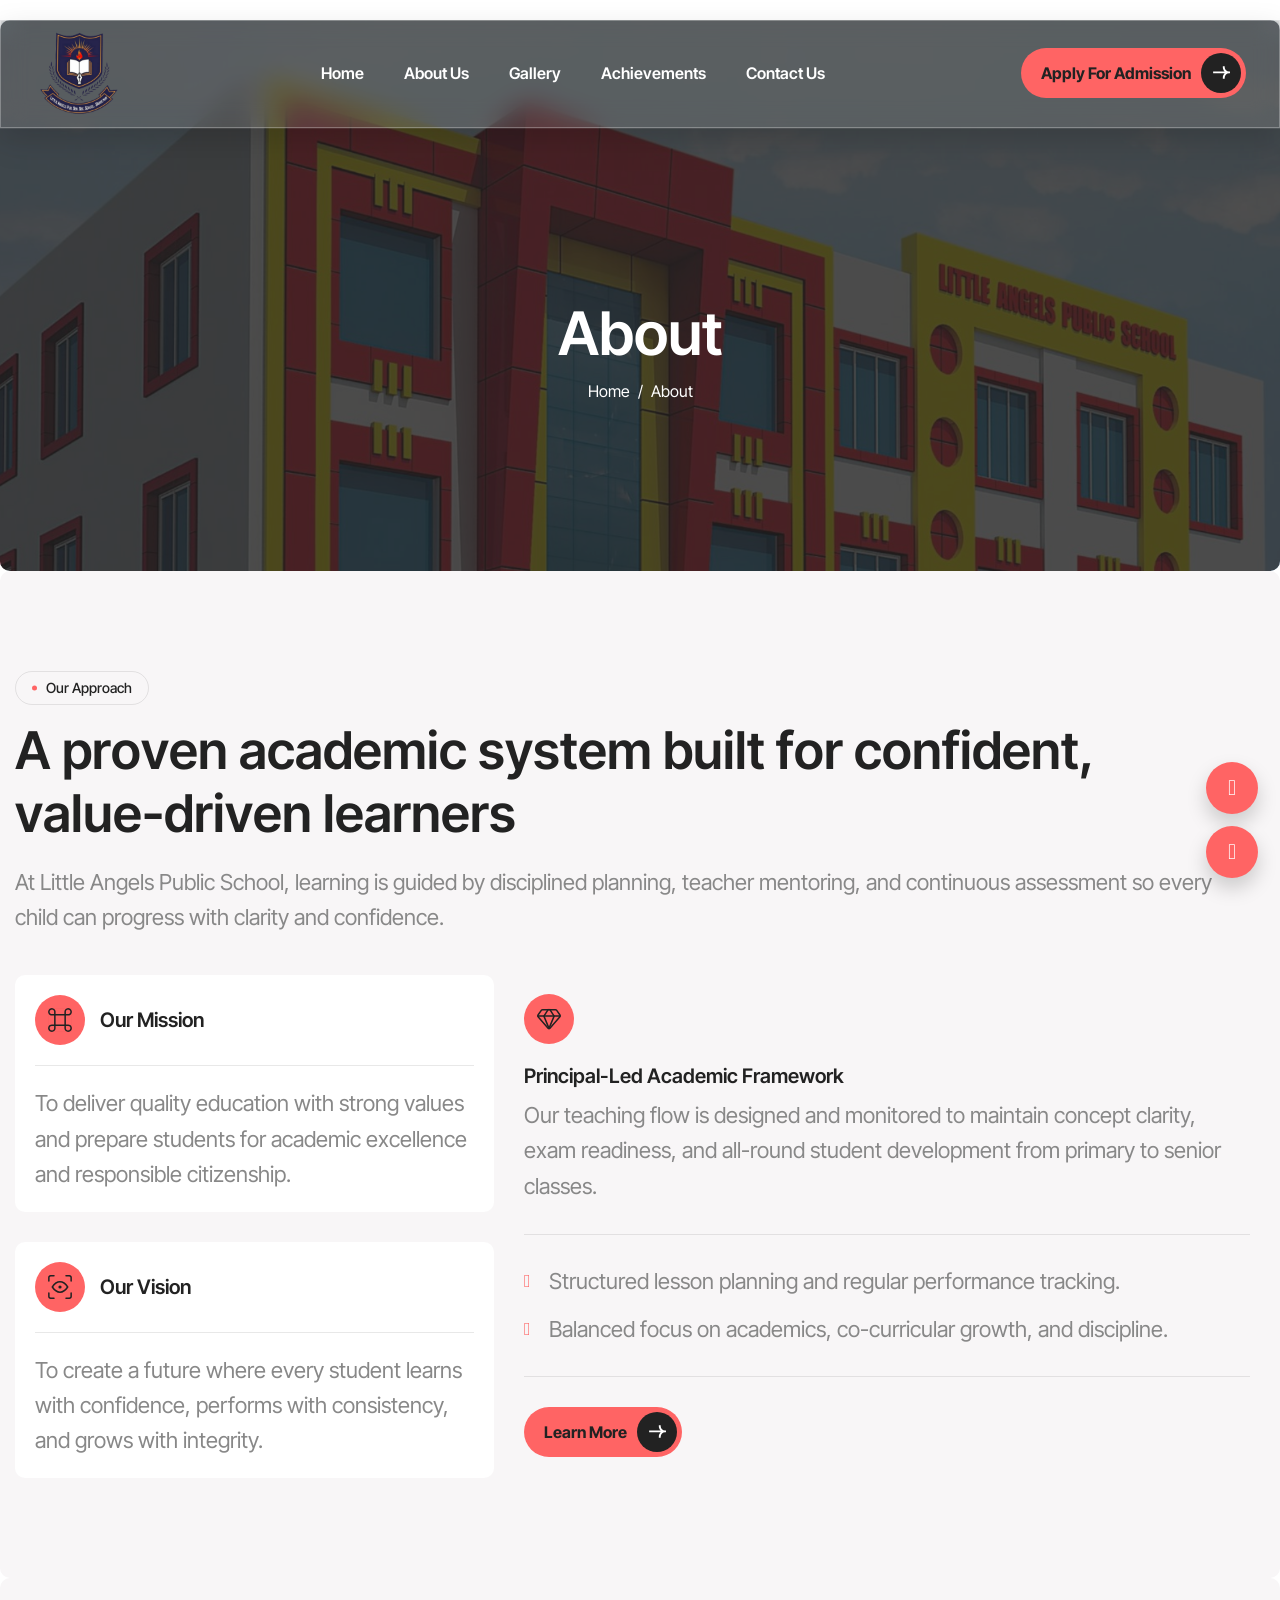
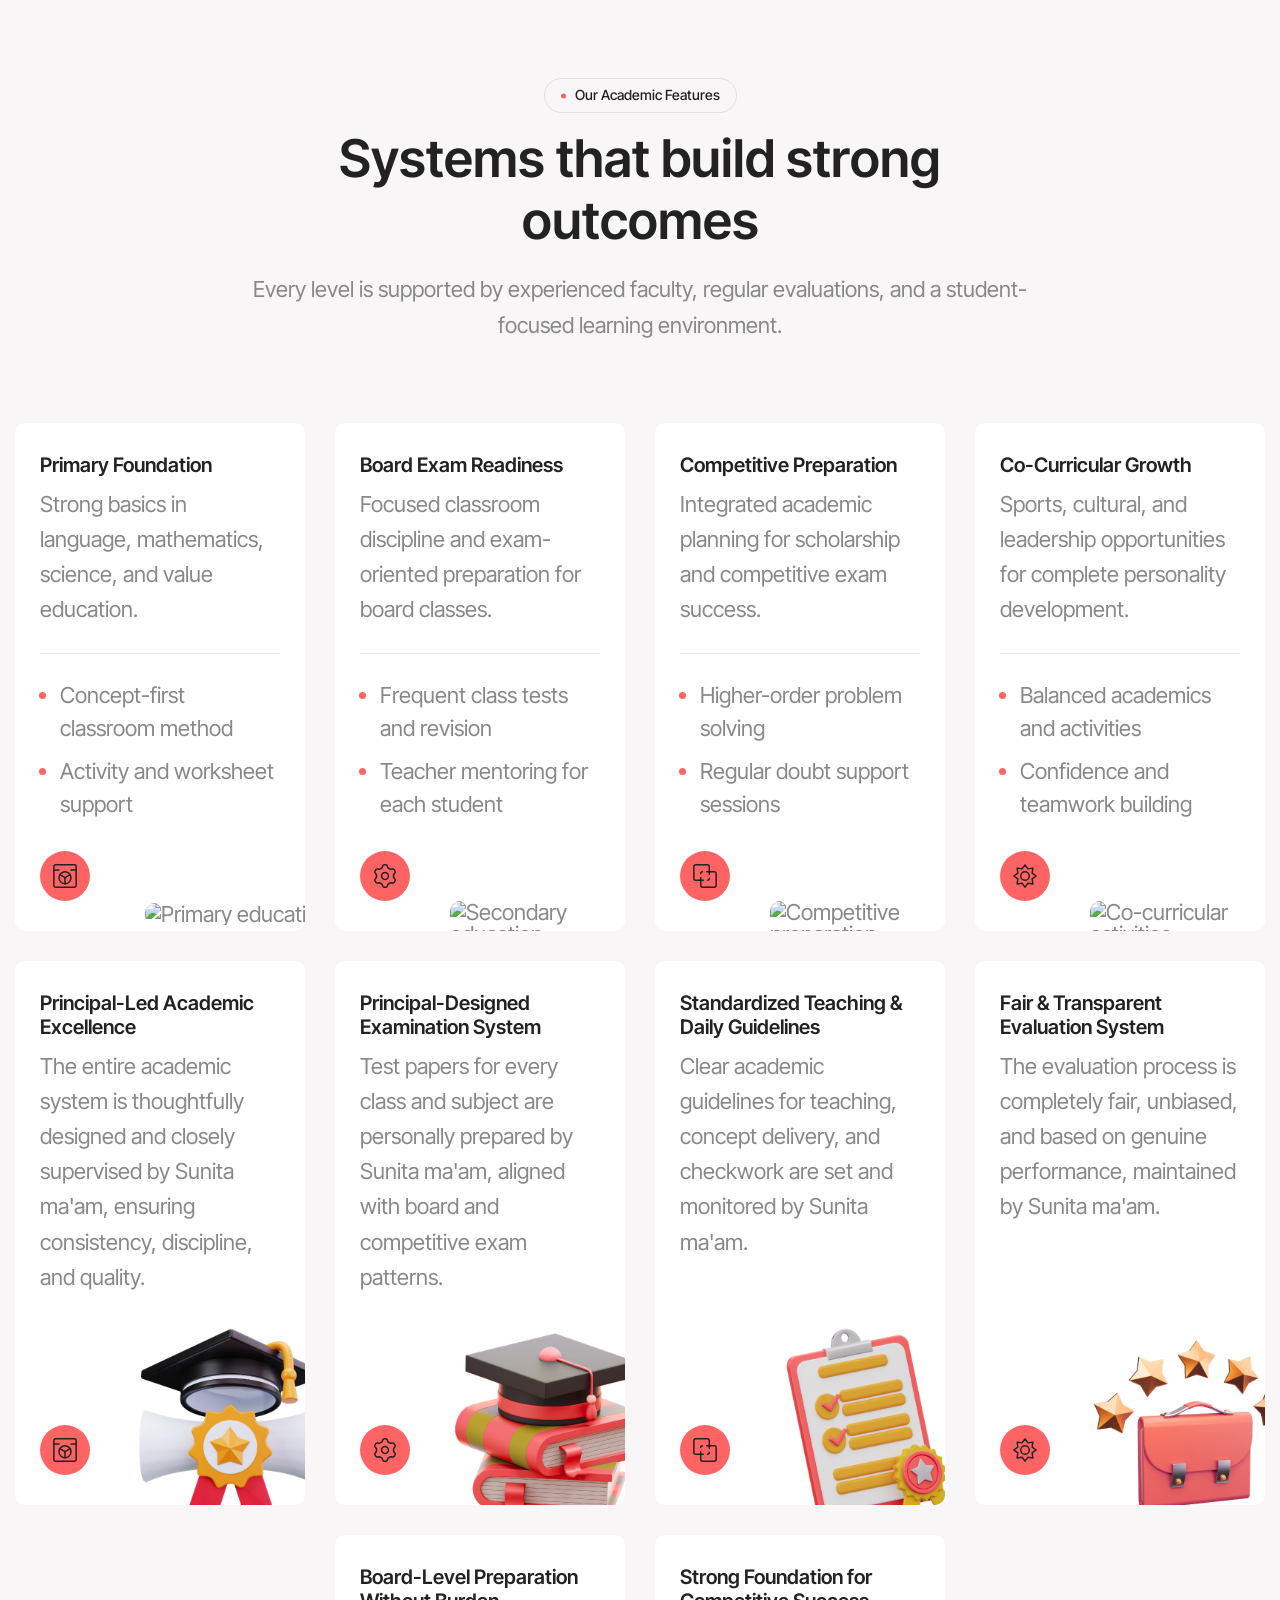
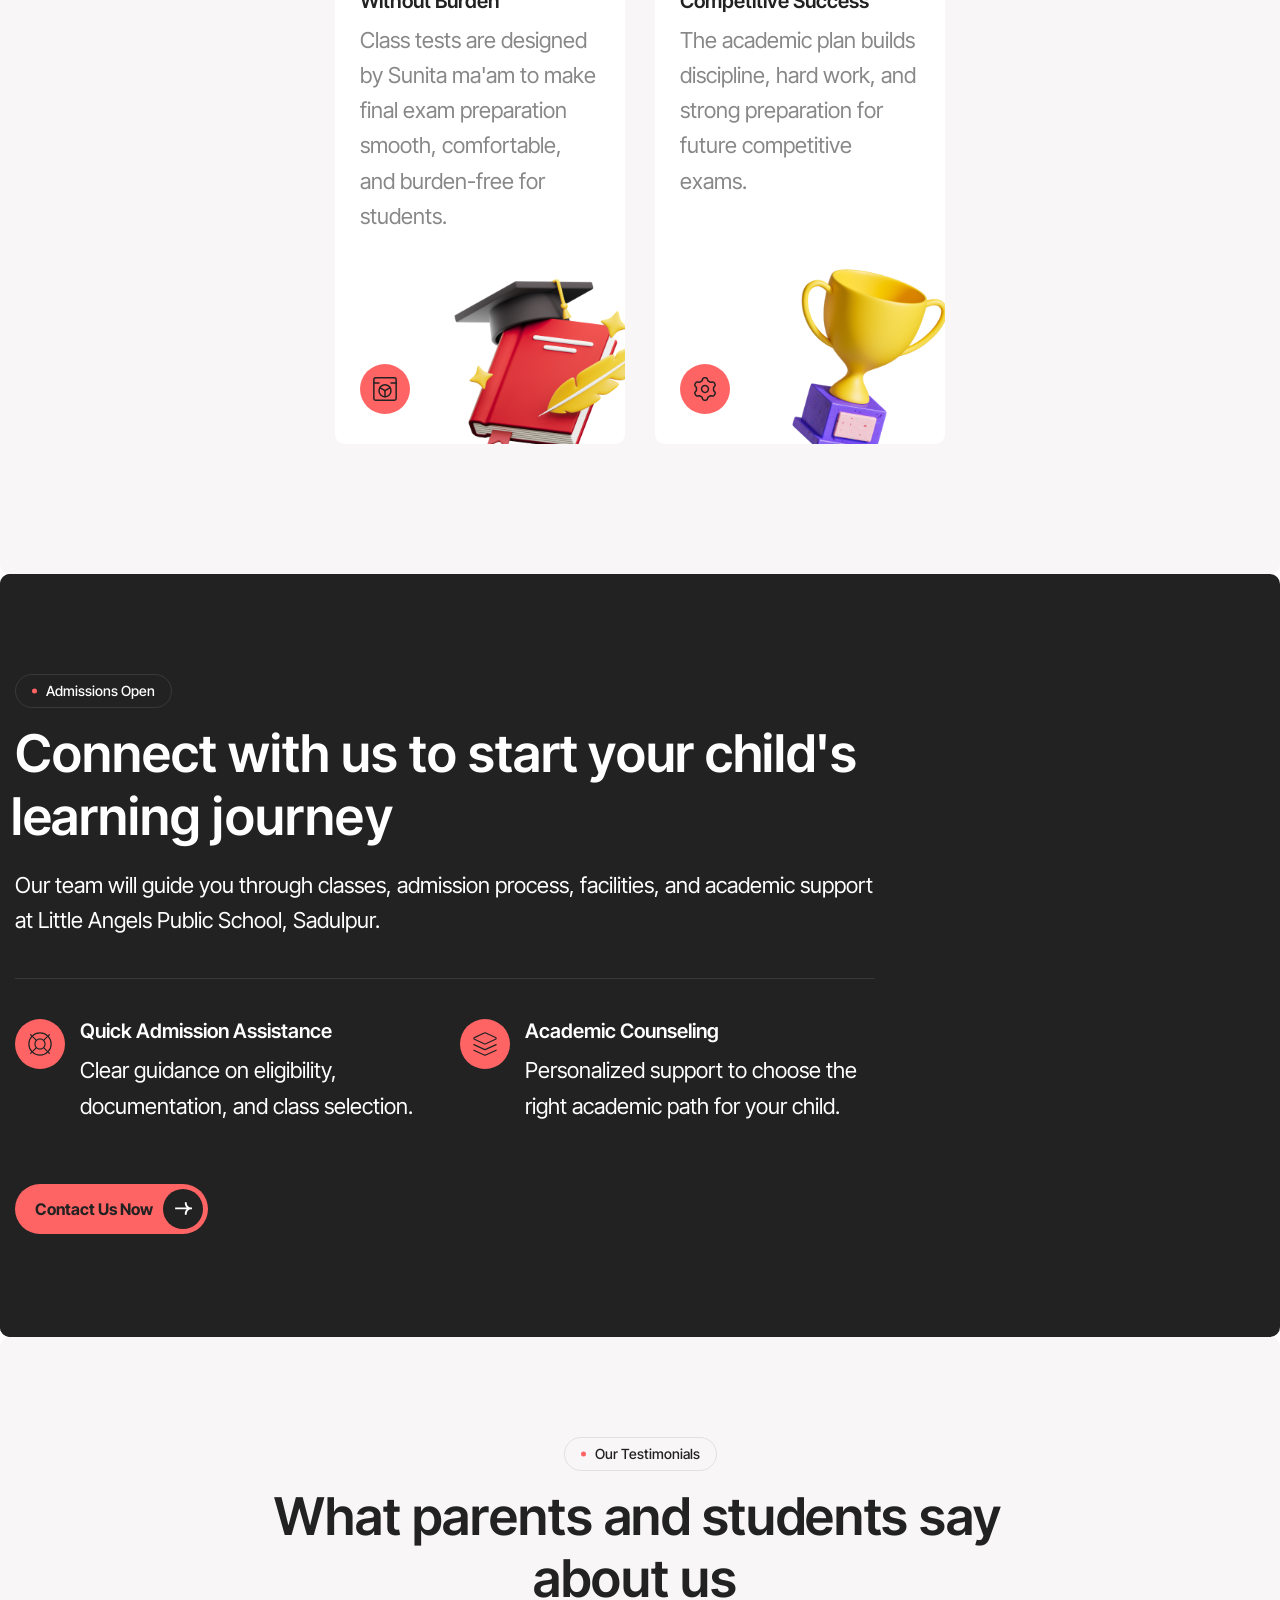
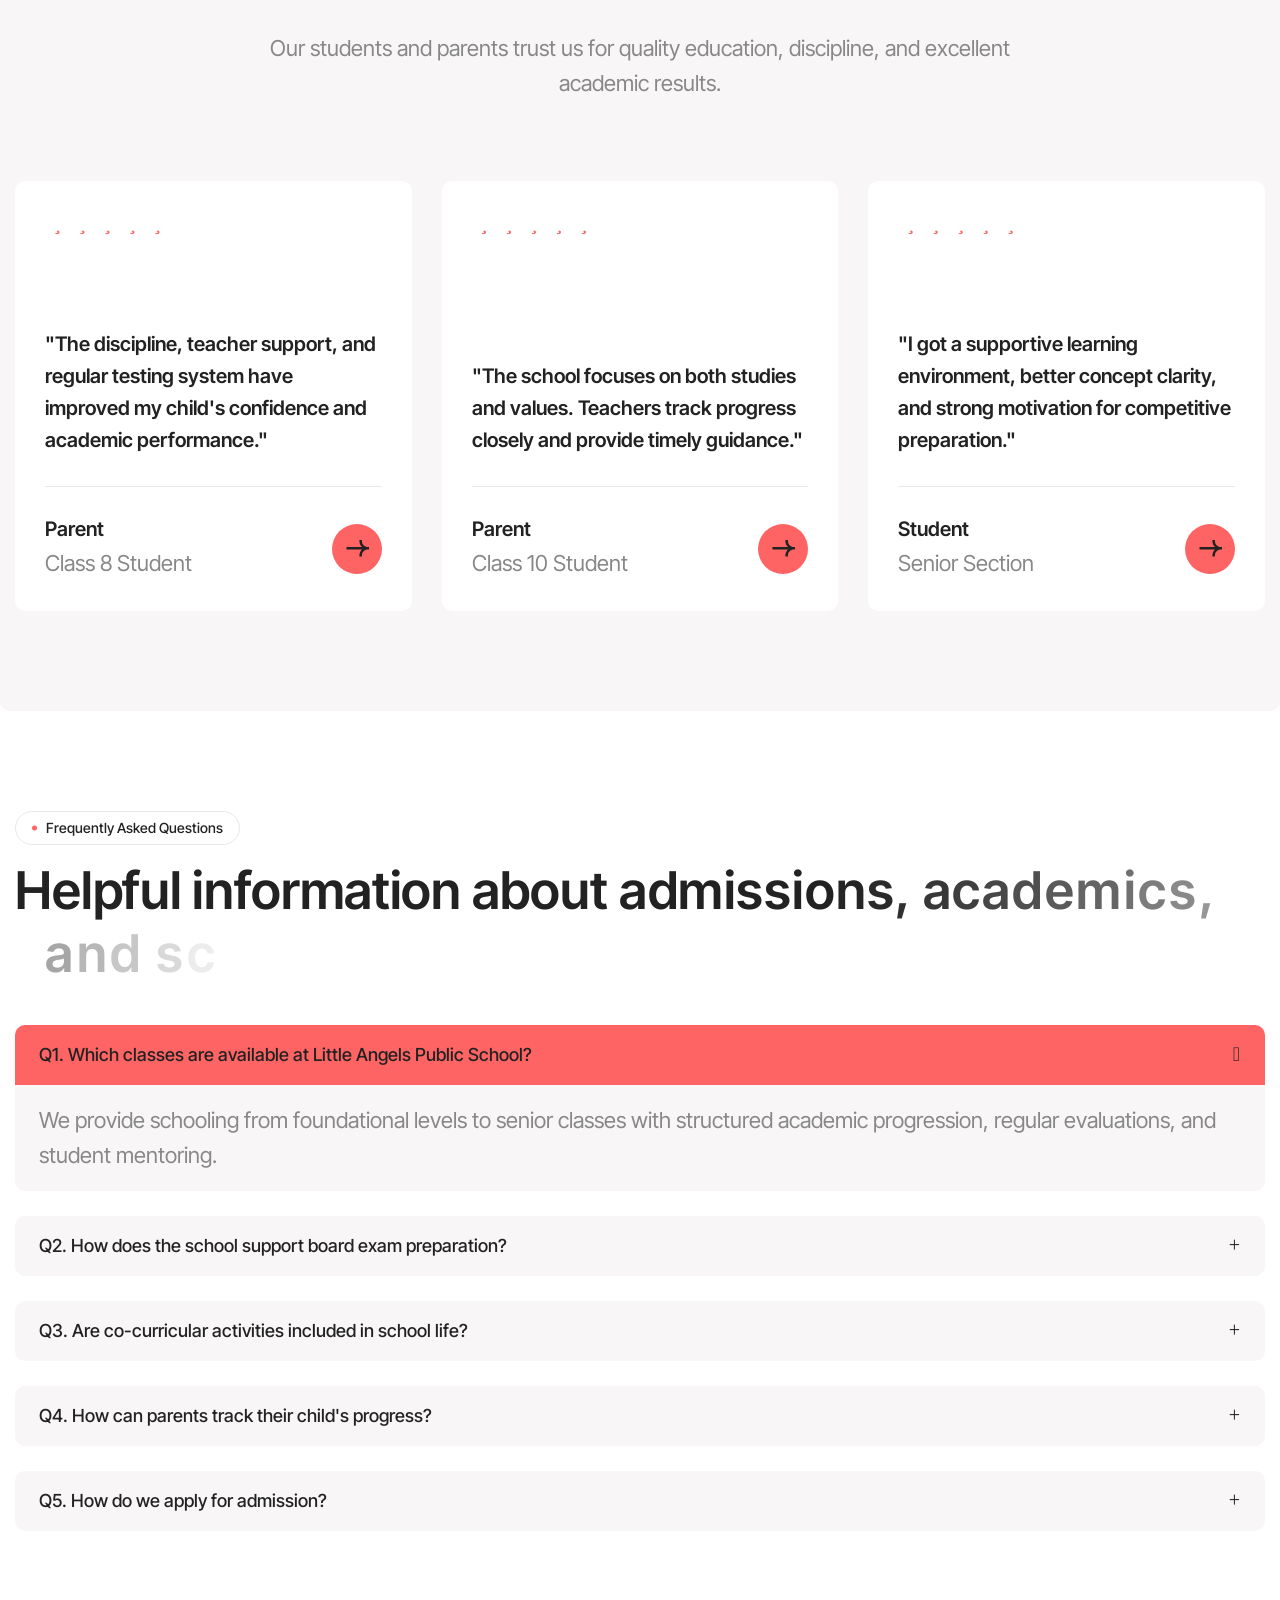
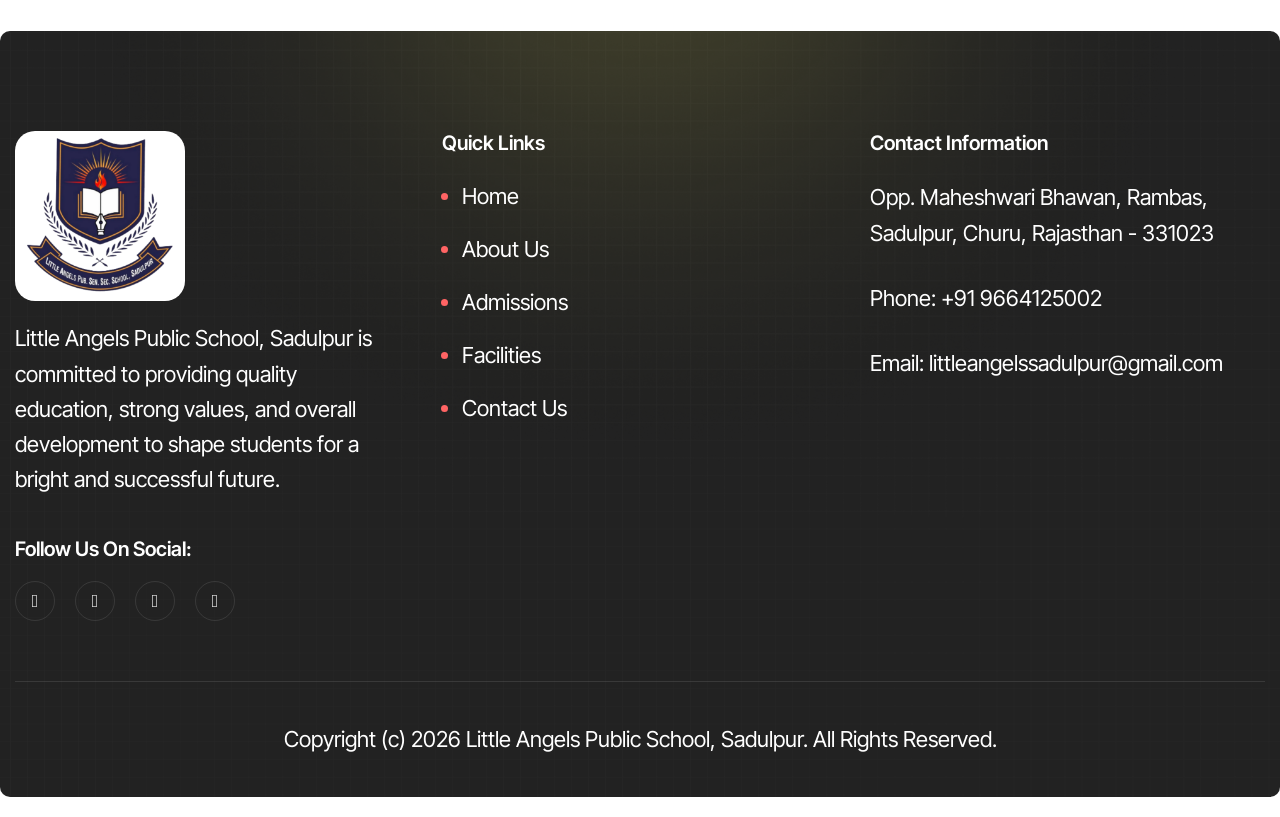
==== about.html @ 1443d6c2 "first commit" ====
<!doctype html>
<html lang="zxx">

<head>
  <!-- Meta -->
  <meta charset="utf-8" />
  <meta http-equiv="X-UA-Compatible" content="IE=edge" />
  <meta name="viewport" content="width=device-width, initial-scale=1.0, maximum-scale=1" />
  <meta name="description" content="" />
  <meta name="keywords" content="" />
  <meta name="author" content="Awaiken" />
  <!-- Page Title -->
  <title>Little Angels Public School</title>
  <!-- Favicon Icon -->
  <link rel="shortcut icon" type="image/x-icon" href="images/logo.png" />
  <!-- Google Fonts Css-->
  <link rel="preconnect" href="https://fonts.googleapis.com" />
  <link rel="preconnect" href="https://fonts.gstatic.com" crossorigin />
  <link href="https://fonts.googleapis.com/css2?family=Inter+Tight:ital,wght@0,100..900;1,100..900&display=swap"
    rel="stylesheet" />
  <!-- Bootstrap Css -->
  <link href="css/bootstrap.min.css" rel="stylesheet" media="screen" />
  <!-- SlickNav Css -->
  <link href="css/slicknav.min.css" rel="stylesheet" />
  <!-- Swiper Css -->
  <link rel="stylesheet" href="css/swiper-bundle.min.css" />
  <!-- Font Awesome Icon Css-->
  <link href="css/all.min.css" rel="stylesheet" media="screen" />
  <!-- Animated Css -->
  <link href="css/animate.css" rel="stylesheet" />
  <!-- Magnific Popup Core Css File -->
  <link rel="stylesheet" href="css/magnific-popup.css" />
  <!-- Mouse Cursor Css File -->
  <link rel="stylesheet" href="css/mousecursor.css" />
  <!-- Main Custom Css -->
  <link href="css/custom.css" rel="stylesheet" media="screen" />
  <link rel="stylesheet" href="https://cdnjs.cloudflare.com/ajax/libs/font-awesome/7.0.1/css/all.min.css"
    integrity="sha512-2SwdPD6INVrV/lHTZbO2nodKhrnDdJK9/kg2XD1r9uGqPo1cUbujc+IYdlYdEErWNu69gVcYgdxlmVmzTWnetw=="
    crossorigin="anonymous" referrerpolicy="no-referrer" />
</head>

<body>
  <!-- Preloader Start -->
  <div class="preloader">
    <div class="loading-container">
      <div class="loading"></div>
      <div id="loading-icon">
        <img src="images/logo.png" width="300" alt="" />
      </div>
    </div>
  </div>
  <!-- Preloader End -->

  <!-- Header Start -->
  <header class="main-header">
    <div class="header-sticky bg-section">
      <nav class="navbar navbar-expand-lg">
        <div class="container">
          <!-- Logo Start -->
          <a class="navbar-brand" href="index.html">
            <img src="images/logo.png" width="90" alt="Little Angels Public School Logo" />
          </a>
          <!-- Logo End -->

          <!-- Main Menu Start -->
          <div class="collapse navbar-collapse main-menu">
            <div class="nav-menu-wrapper">
              <ul class="navbar-nav mr-auto" id="menu">
                <!-- Home -->
                <li class="nav-item">
                  <a class="nav-link" href="index.html"> Home </a>
                </li>

                <!-- About -->
                <li class="nav-item">
                  <a class="nav-link" href="about.html"> About Us </a>
                </li>

                <!-- Gallery -->
                <li class="nav-item">
                  <a class="nav-link" href="gallery.html"> Gallery </a>
                </li>

                <!-- Achievements -->
                <li class="nav-item">
                  <a class="nav-link" href="achievements.html"> Achievements </a>
                </li>

                <!-- Contact -->
                <li class="nav-item">
                  <a class="nav-link" href="contact.html"> Contact Us </a>
                </li>
              </ul>
            </div>

            <!-- Header Button -->
            <div class="header-btn">
              <a href="contact.html" class="btn-default btn-highlighted">
                Apply for Admission
              </a>
            </div>
          </div>
          <!-- Main Menu End -->

          <div class="navbar-toggle"></div>
        </div>
      </nav>

      <div class="responsive-menu"></div>
    </div>
  </header>
  <!-- Header End -->

  <div class="page-header bg-section dark-section parallaxie" style="background-image: url('images/image.png')">
    <div class="container">
      <div class="row">
        <div class="col-lg-12">
          <div class="page-header-box">
            <h1 class="text-anime-style-3" data-cursor="-opaque">About</h1>
            <nav class="wow fadeInUp">
              <ol class="breadcrumb">
                <li class="breadcrumb-item"><a href="index.html">home</a></li>
                <li class="breadcrumb-item active" aria-current="page">About</li>
              </ol>
            </nav>
          </div>
        </div>
      </div>
    </div>
  </div>
  <div class="our-approach bg-section">
    <div class="container">
      <div class="row">
        <div class="col-xl-12">
          <div class="our-approach-content-box">
            <div class="section-title">
              <h3 class="wow fadeInUp">Our Approach</h3>
              <h2 class="text-anime-style-3" data-cursor="-opaque">
                A proven academic system built for confident, value-driven learners
              </h2>
              <p class="wow fadeInUp" data-wow-delay="0.2s">
                At Little Angels Public School, learning is guided by disciplined planning, teacher mentoring,
                and continuous assessment so every child can progress with clarity and confidence.
              </p>
            </div>
            <div class="our-approach-body">
              <div class="approach-item-boxes wow fadeInUp" data-wow-delay="0.4s">
                <div class="approach-item-box">
                  <div class="approach-item-box-header">
                    <div class="icon-box">
                      <img src="images/icon-mission-vision-item-1-metal.svg" alt="Our mission" />
                    </div>
                    <div class="approach-item-box-title">
                      <h3>Our Mission</h3>
                    </div>
                  </div>
                  <div class="approach-item-box-body">
                    <p>
                      To deliver quality education with strong values and prepare students for academic excellence
                      and responsible citizenship.
                    </p>
                  </div>
                </div>
                <div class="approach-item-box">
                  <div class="approach-item-box-header">
                    <div class="icon-box">
                      <img src="images/icon-mission-vision-item-2-metal.svg" alt="Our vision" />
                    </div>
                    <div class="approach-item-box-title">
                      <h3>Our Vision</h3>
                    </div>
                  </div>
                  <div class="approach-item-box-body">
                    <p>
                      To create a future where every student learns with confidence, performs with consistency,
                      and grows with integrity.
                    </p>
                  </div>
                </div>
              </div>
              <div class="approach-item wow fadeInUp" data-wow-delay="0.6s">
                <div class="approach-item-header">
                  <div class="icon-box">
                    <img src="images/icon-about-us-1-metal.svg" alt="Learning method" />
                  </div>
                  <div class="approach-item-header-content">
                    <h3>Principal-Led Academic Framework</h3>
                    <p>
                      Our teaching flow is designed and monitored to maintain concept clarity, exam readiness,
                      and all-round student development from primary to senior classes.
                    </p>
                  </div>
                </div>
                <div class="approach-item-body">
                  <div class="approach-item-list">
                    <ul>
                      <li>Structured lesson planning and regular performance tracking.</li>
                      <li>Balanced focus on academics, co-curricular growth, and discipline.</li>
                    </ul>
                  </div>
                  <div class="approach-item-btn">
                    <a href="contact.html" class="btn-default">Learn More</a>
                  </div>
                </div>
              </div>
            </div>
          </div>
        </div>
      </div>
    </div>
  </div>
  <div class="our-features bg-section">
    <div class="container">
      <div class="row section-row">
        <div class="col-lg-12">
          <div class="section-title section-title-center">
            <h3 class="wow fadeInUp">Our Academic Features</h3>
            <h2 class="text-anime-style-3" data-cursor="-opaque">Systems that build strong outcomes</h2>
            <p class="wow fadeInUp" data-wow-delay="0.2s">
              Every level is supported by experienced faculty, regular evaluations, and a student-focused learning
              environment.
            </p>
          </div>
        </div>
      </div>
      <div class="row justify-content-center">
        <div class="col-xl-3 col-md-6">
          <div class="feature-item wow fadeInUp">
            <div class="feature-item-header">
              <div class="featre-item-content">
                <h3>Primary Foundation</h3>
                <p>Strong basics in language, mathematics, science, and value education.</p>
              </div>
              <div class="feature-item-list">
                <ul>
                  <li>Concept-first classroom method</li>
                  <li>Activity and worksheet support</li>
                </ul>
              </div>
            </div>
            <div class="feature-item-body">
              <div class="icon-box">
                <img src="images/icon-service-item-1-metal.svg" alt="Primary foundation" />
              </div>
              <div class="feature-item-body-image">
                <figure>
                  <img src="https://cdn3d.iconscout.com/3d/premium/thumb/school-3d-icon-png-download-4107754.png"
                    alt="Primary education" />
                </figure>
              </div>
            </div>
          </div>
        </div>
        <div class="col-xl-3 col-md-6">
          <div class="feature-item wow fadeInUp" data-wow-delay="0.2s">
            <div class="feature-item-header">
              <div class="featre-item-content">
                <h3>Board Exam Readiness</h3>
                <p>Focused classroom discipline and exam-oriented preparation for board classes.</p>
              </div>
              <div class="feature-item-list">
                <ul>
                  <li>Frequent class tests and revision</li>
                  <li>Teacher mentoring for each student</li>
                </ul>
              </div>
            </div>
            <div class="feature-item-body">
              <div class="icon-box">
                <img src="images/icon-service-item-2-metal.svg" alt="Secondary excellence" />
              </div>
              <div class="feature-item-body-image">
                <figure>
                  <img
                    src="https://cdn3d.iconscout.com/3d/premium/thumb/school-desk-and-chair-3d-icon-png-download-9782436.png"
                    alt="Secondary education" />
                </figure>
              </div>
            </div>
          </div>
        </div>
        <div class="col-xl-3 col-md-6">
          <div class="feature-item wow fadeInUp" data-wow-delay="0.4s">
            <div class="feature-item-header">
              <div class="featre-item-content">
                <h3>Competitive Preparation</h3>
                <p>Integrated academic planning for scholarship and competitive exam success.</p>
              </div>
              <div class="feature-item-list">
                <ul>
                  <li>Higher-order problem solving</li>
                  <li>Regular doubt support sessions</li>
                </ul>
              </div>
            </div>
            <div class="feature-item-body">
              <div class="icon-box">
                <img src="images/icon-service-item-3-metal.svg" alt="Competitive preparation" />
              </div>
              <div class="feature-item-body-image">
                <figure>
                  <img
                    src="https://cdn3d.iconscout.com/3d/premium/thumb/school-calendar-3d-icon-png-download-8425504.png"
                    alt="Competitive preparation" />
                </figure>
              </div>
            </div>
          </div>
        </div>
        <div class="col-xl-3 col-md-6">
          <div class="feature-item wow fadeInUp" data-wow-delay="0.6s">
            <div class="feature-item-header">
              <div class="featre-item-content">
                <h3>Co-Curricular Growth</h3>
                <p>Sports, cultural, and leadership opportunities for complete personality development.</p>
              </div>
              <div class="feature-item-list">
                <ul>
                  <li>Balanced academics and activities</li>
                  <li>Confidence and teamwork building</li>
                </ul>
              </div>
            </div>
            <div class="feature-item-body">
              <div class="icon-box">
                <img src="images/icon-service-item-4-metal.svg" alt="Co-curricular growth" />
              </div>
              <div class="feature-item-body-image">
                <figure>
                  <img src="https://cdn3d.iconscout.com/3d/premium/thumb/school-bag-3d-icon-png-download-5522891.png"
                    alt="Co-curricular activities" />
                </figure>
              </div>
            </div>
          </div>
        </div>
        <div class="col-xl-3 col-md-6">
          <div class="feature-item wow fadeInUp">
            <div class="feature-item-header">
              <div class="featre-item-content">
                <h3>Principal-Led Academic Excellence</h3>
                <p>The entire academic system is thoughtfully designed and closely supervised by Sunita ma'am, ensuring
                  consistency, discipline, and quality.</p>
              </div>
            </div>
            <div class="feature-item-body">
              <div class="icon-box">
                <img src="images/icon-service-item-1-metal.svg" alt="" />
              </div>
              <div class="feature-item-body-image">
                <figure>
                  <img src="images/icons/2.png" alt="" />
                </figure>
              </div>
            </div>
          </div>
        </div>
        <div class="col-xl-3 col-md-6">
          <div class="feature-item wow fadeInUp" data-wow-delay="0.2s">
            <div class="feature-item-header">
              <div class="featre-item-content">
                <h3>Principal-Designed Examination System</h3>
                <p>Test papers for every class and subject are personally prepared by Sunita ma'am, aligned with board
                  and competitive exam patterns.</p>
              </div>
            </div>
            <div class="feature-item-body">
              <div class="icon-box">
                <img src="images/icon-service-item-2-metal.svg" alt="" />
              </div>
              <div class="feature-item-body-image">
                <figure>
                  <img src="images/icons/3.png" alt="" />
                </figure>
              </div>
            </div>
          </div>
        </div>
        <div class="col-xl-3 col-md-6">
          <div class="feature-item wow fadeInUp" data-wow-delay="0.4s">
            <div class="feature-item-header">
              <div class="featre-item-content">
                <h3>Standardized Teaching & Daily Guidelines</h3>
                <p>Clear academic guidelines for teaching, concept delivery, and checkwork are set and monitored by
                  Sunita ma'am.</p>
              </div>
            </div>
            <div class="feature-item-body">
              <div class="icon-box">
                <img src="images/icon-service-item-3-metal.svg" alt="" />
              </div>
              <div class="feature-item-body-image">
                <figure>
                  <img src="images/icons/4.png" alt="" />
                </figure>
              </div>
            </div>
          </div>
        </div>
        <div class="col-xl-3 col-md-6">
          <div class="feature-item wow fadeInUp" data-wow-delay="0.6s">
            <div class="feature-item-header">
              <div class="featre-item-content">
                <h3>Fair & Transparent Evaluation System</h3>
                <p>The evaluation process is completely fair, unbiased, and based on genuine performance, maintained by
                  Sunita ma'am.</p>
              </div>
            </div>
            <div class="feature-item-body">
              <div class="icon-box">
                <img src="images/icon-service-item-4-metal.svg" alt="" />
              </div>
              <div class="feature-item-body-image">
                <figure>
                  <img src="images/icons/5.png" alt="" />
                </figure>
              </div>
            </div>
          </div>
        </div>
        <div class="col-xl-3 col-md-6">
          <div class="feature-item wow fadeInUp" data-wow-delay="0.2s">
            <div class="feature-item-header">
              <div class="featre-item-content">
                <h3>Board-Level Preparation Without Burden</h3>
                <p>Class tests are designed by Sunita ma'am to make final exam preparation smooth, comfortable, and
                  burden-free for students.</p>
              </div>
            </div>
            <div class="feature-item-body">
              <div class="icon-box">
                <img src="images/icon-service-item-1-metal.svg" alt="" />
              </div>
              <div class="feature-item-body-image">
                <figure>
                  <img src="images/icons/6.png" alt="" />
                </figure>
              </div>
            </div>
          </div>
        </div>
        <div class="col-xl-3 col-md-6">
          <div class="feature-item wow fadeInUp" data-wow-delay="0.4s">
            <div class="feature-item-header">
              <div class="featre-item-content">
                <h3>Strong Foundation for Competitive Success</h3>
                <p>The academic plan builds discipline, hard work, and strong preparation for future competitive exams.
                </p>
              </div>
            </div>
            <div class="feature-item-body">
              <div class="icon-box">
                <img src="images/icon-service-item-2-metal.svg" alt="" />
              </div>
              <div class="feature-item-body-image">
                <figure>
                  <img src="images/icons/7.png" alt="" />
                </figure>
              </div>
            </div>
          </div>
        </div>
      </div>
    </div>
  </div>
  <div class="cta-box bg-section dark-section parallaxie" style="background-image: url('images/image.png')">
    <div class="container">
      <div class="row">
        <div class="col-lg-12">
          <div class="cta-box-content">
            <div class="section-title">
              <h3 class="wow fadeInUp">Admissions Open</h3>
              <h2 class="text-anime-style-3" data-cursor="-opaque">
                Connect with us to start your child&apos;s learning journey
              </h2>
              <p class="wow fadeInUp" data-wow-delay="0.2s">
                Our team will guide you through classes, admission process, facilities, and academic support at
                Little Angels Public School, Sadulpur.
              </p>
            </div>
            <div class="cta-box-items-list wow fadeInUp" data-wow-delay="0.4s">
              <div class="cta-box-item">
                <div class="icon-box">
                  <img src="images/icon-what-we-item-1-metal.svg" alt="Admission support" />
                </div>
                <div class="cta-box-item-content">
                  <h3>Quick Admission Assistance</h3>
                  <p>Clear guidance on eligibility, documentation, and class selection.</p>
                </div>
              </div>
              <div class="cta-box-item">
                <div class="icon-box">
                  <img src="images/icon-what-we-item-2-metal.svg" alt="Parent support" />
                </div>
                <div class="cta-box-item-content">
                  <h3>Academic Counseling</h3>
                  <p>Personalized support to choose the right academic path for your child.</p>
                </div>
              </div>
            </div>
            <div class="cta-box-btn wow fadeInUp" data-wow-delay="0.6s">
              <a href="contact.html" class="btn-default btn-highlighted">Contact Us Now</a>
            </div>
          </div>
        </div>
      </div>
    </div>
  </div>
  <div class="our-testimonials bg-section parallaxie" style="background-image: url('images/dark-section-bg-image.png')">
    <div class="container">
      <div class="row section-row">
        <div class="col-lg-12">
          <div class="section-title section-title-center">
            <h3 class="wow fadeInUp">Our Testimonials</h3>
            <h2 class="text-anime-style-3" data-cursor="-opaque">What parents and students say about us</h2>
            <p>Our students and parents trust us for quality education, discipline, and excellent academic results.</p>
          </div>
        </div>
      </div>
      <div class="row">
        <div class="col-xl-12">
          <div class="testimonial-slider wow fadeInUp" data-wow-delay="0.2s">
            <div class="swiper">
              <div class="swiper-wrapper" data-cursor-text="Drag">
                <div class="swiper-slide">
                  <div class="testimonial-item">
                    <div class="testimonial-item-rating">
                      <i class="fa-solid fa-star"></i><i class="fa-solid fa-star"></i><i class="fa-solid fa-star"></i><i
                        class="fa-solid fa-star"></i><i class="fa-solid fa-star"></i>
                    </div>
                    <div class="testimonial-item-body">
                      <div class="testimonial-item-content">
                        <p>"The discipline, teacher support, and regular testing system have improved my child&apos;s
                          confidence and academic performance."</p>
                      </div>
                      <div class="testimonial-item-footer">
                        <div class="testimonial-author-content">
                          <h3>Parent</h3>
                          <p>Class 8 Student</p>
                        </div>
                        <div class="testimonial-item-quote"><img src="images/arrow-primary.svg" alt="Quote" /></div>
                      </div>
                    </div>
                  </div>
                </div>
                <div class="swiper-slide">
                  <div class="testimonial-item">
                    <div class="testimonial-item-rating">
                      <i class="fa-solid fa-star"></i><i class="fa-solid fa-star"></i><i class="fa-solid fa-star"></i><i
                        class="fa-solid fa-star"></i><i class="fa-solid fa-star"></i>
                    </div>
                    <div class="testimonial-item-body">
                      <div class="testimonial-item-content">
                        <p>"The school focuses on both studies and values. Teachers track progress closely and provide
                          timely guidance."</p>
                      </div>
                      <div class="testimonial-item-footer">
                        <div class="testimonial-author-content">
                          <h3>Parent</h3>
                          <p>Class 10 Student</p>
                        </div>
                        <div class="testimonial-item-quote"><img src="images/arrow-primary.svg" alt="Quote" /></div>
                      </div>
                    </div>
                  </div>
                </div>
                <div class="swiper-slide">
                  <div class="testimonial-item">
                    <div class="testimonial-item-rating">
                      <i class="fa-solid fa-star"></i><i class="fa-solid fa-star"></i><i class="fa-solid fa-star"></i><i
                        class="fa-solid fa-star"></i><i class="fa-solid fa-star"></i>
                    </div>
                    <div class="testimonial-item-body">
                      <div class="testimonial-item-content">
                        <p>"I got a supportive learning environment, better concept clarity, and strong motivation for
                          competitive preparation."</p>
                      </div>
                      <div class="testimonial-item-footer">
                        <div class="testimonial-author-content">
                          <h3>Student</h3>
                          <p>Senior Section</p>
                        </div>
                        <div class="testimonial-item-quote"><img src="images/arrow-primary.svg" alt="Quote" /></div>
                      </div>
                    </div>
                  </div>
                </div>
              </div>
            </div>
          </div>
        </div>
      </div>
    </div>
  </div>
  <div class="our-faqs">
    <div class="container">
      <div class="row">
        <div class="col-xl-12">
          <div class="faqs-content">
            <div class="section-title">
              <h3 class="wow fadeInUp">Frequently Asked Questions</h3>
              <h2 class="text-anime-style-3" data-cursor="-opaque">
                Helpful information about admissions, academics, and school support
              </h2>
            </div>
            <div class="faq-accordion" id="accordion">
              <div class="accordion-item wow fadeInUp">
                <h2 class="accordion-header" id="heading1">
                  <button class="accordion-button" type="button" data-bs-toggle="collapse" data-bs-target="#collapse1"
                    aria-expanded="true" aria-controls="collapse1">
                    Q1. Which classes are available at Little Angels Public School?
                  </button>
                </h2>
                <div id="collapse1" class="accordion-collapse collapse show" aria-labelledby="heading1"
                  data-bs-parent="#accordion">
                  <div class="accordion-body">
                    <p>We provide schooling from foundational levels to senior classes with structured academic
                      progression, regular evaluations, and student mentoring.</p>
                  </div>
                </div>
              </div>
              <div class="accordion-item wow fadeInUp" data-wow-delay="0.2s">
                <h2 class="accordion-header" id="heading2">
                  <button class="accordion-button collapsed" type="button" data-bs-toggle="collapse"
                    data-bs-target="#collapse2" aria-expanded="false" aria-controls="collapse2">
                    Q2. How does the school support board exam preparation?
                  </button>
                </h2>
                <div id="collapse2" class="accordion-collapse collapse" aria-labelledby="heading2"
                  data-bs-parent="#accordion">
                  <div class="accordion-body">
                    <p>Board classes receive focused teaching plans, revision schedules, test series, and teacher-led
                      doubt support to improve exam performance.</p>
                  </div>
                </div>
              </div>
              <div class="accordion-item wow fadeInUp" data-wow-delay="0.4s">
                <h2 class="accordion-header" id="heading3">
                  <button class="accordion-button collapsed" type="button" data-bs-toggle="collapse"
                    data-bs-target="#collapse3" aria-expanded="false" aria-controls="collapse3">
                    Q3. Are co-curricular activities included in school life?
                  </button>
                </h2>
                <div id="collapse3" class="accordion-collapse collapse" aria-labelledby="heading3"
                  data-bs-parent="#accordion">
                  <div class="accordion-body">
                    <p>Yes. We emphasize cultural events, sports, and participation-based activities to build
                      confidence, teamwork, and leadership along with academics.</p>
                  </div>
                </div>
              </div>
              <div class="accordion-item wow fadeInUp" data-wow-delay="0.6s">
                <h2 class="accordion-header" id="heading4">
                  <button class="accordion-button collapsed" type="button" data-bs-toggle="collapse"
                    data-bs-target="#collapse4" aria-expanded="false" aria-controls="collapse4">
                    Q4. How can parents track their child&apos;s progress?
                  </button>
                </h2>
                <div id="collapse4" class="accordion-collapse collapse" aria-labelledby="heading4"
                  data-bs-parent="#accordion">
                  <div class="accordion-body">
                    <p>We maintain regular performance reviews, periodic parent updates, and direct teacher
                      communication to keep families informed about growth and needs.</p>
                  </div>
                </div>
              </div>
              <div class="accordion-item wow fadeInUp" data-wow-delay="0.8s">
                <h2 class="accordion-header" id="heading5">
                  <button class="accordion-button collapsed" type="button" data-bs-toggle="collapse"
                    data-bs-target="#collapse5" aria-expanded="false" aria-controls="collapse5">
                    Q5. How do we apply for admission?
                  </button>
                </h2>
                <div id="collapse5" class="accordion-collapse collapse" aria-labelledby="heading5"
                  data-bs-parent="#accordion">
                  <div class="accordion-body">
                    <p>You can contact us by phone or through the contact page. Our team will guide you through
                      eligibility, required documents, and next steps.</p>
                  </div>
                </div>
              </div>
            </div>
          </div>
        </div>
      </div>
    </div>
  </div>
  <!-- Main Footer Start -->
  <footer class="main-footer-metal bg-section dark-section">
    <div class="container">
      <div class="row">
        <div class="col-xl-4">
          <div class="about-footer-metal">
            <div class="footer-logo-metal">
              <img style="background-color: #fff; border-radius: 20px" src="images/logo.png" alt="" />
            </div>

            <div class="about-footer-content-metal">
              <p>
                Little Angels Public School, Sadulpur is committed to
                providing quality education, strong values, and overall
                development to shape students for a bright and successful
                future.
              </p>
            </div>

            <div class="footer-social-links-metal">
              <h3>Follow Us On Social:</h3>

              <ul>
                <li>
                  <a href="https://www.facebook.com/lapssschool/" target="_blank" rel="noopener">
                    <i class="fa-brands fa-facebook-f"></i>
                  </a>
                </li>

                <li>
                  <a href="https://www.instagram.com/lapsss_sadulpur/" target="_blank" rel="noopener">
                    <i class="fa-brands fa-instagram"></i>
                  </a>
                </li>

                <li>
                  <a href="https://www.youtube.com/@LAPSSS_Sadulpur" target="_blank" rel="noopener">
                    <i class="fa-brands fa-youtube"></i>
                  </a>
                </li>

                <li>
                  <a href="javascript:void(0);">
                    <i class="fa-brands fa-linkedin-in"></i>
                  </a>
                </li>
              </ul>
            </div>
          </div>
        </div>

        <div class="col-xl-8">
          <div class="footer-links-box-metal">
            <!-- Quick Links -->
            <div class="footer-links-metal">
              <h3>Quick Links</h3>

              <ul>
                <li><a href="index.html">Home</a></li>

                <li><a href="about.html">About Us</a></li>

                <li><a href="contact.html">Admissions</a></li>

                <li><a href="index.html#facilities">Facilities</a></li>

                <li><a href="contact.html">Contact Us</a></li>
              </ul>
            </div>

            <!-- Contact Info replacing Newsletter -->
            <div class="footer-links-metal footer-newsletter-form-metal">
              <h3>Contact Information</h3>

              <p>
                Opp. Maheshwari Bhawan, Rambas, Sadulpur, Churu, Rajasthan -
                331023
              </p>

              <p>Phone: +91 9664125002</p>

              <p>Email: littleangelssadulpur@gmail.com</p>

              <!-- <form action="javascript:void(0);" method="POST">
                  <div class="form-group">
                    <input
                      type="email"
                      class="form-control"
                      placeholder="Enter Your Email"
                    />

                    <button type="submit" class="newsletter-btn">
                      <img src="images/arrow-primary.svg" alt="" />
                    </button>
                  </div>
                </form> -->
            </div>
          </div>
        </div>

        <div class="col-lg-12">
          <div class="footer-copyright-text-metal">
            <p>
              Copyright (c) 2026 Little Angels Public School, Sadulpur. All
              Rights Reserved.
            </p>
          </div>
        </div>
      </div>
    </div>
  </footer>
  <!-- Main Footer End -->

  <!-- Floating Contact Buttons Start -->
  <div class="floating-contact">
    <a class="floating-btn whatsapp" href="https://wa.me/919664125002" aria-label="Chat on WhatsApp" target="_blank"
      rel="noopener">
      <i class="fa-brands fa-whatsapp"></i>
    </a>
    <a class="floating-btn call" href="tel:+919664125002" aria-label="Call Now">
      <i class="fa-solid fa-phone"></i>
    </a>
  </div>
  <!-- Floating Contact Buttons End -->

  <!-- Jquery Library File -->
  <script src="js/jquery-3.7.1.min.js"></script>
  <!-- Bootstrap js file -->
  <script src="js/bootstrap.min.js"></script>
  <!-- Validator js file -->
  <script src="js/validator.min.js"></script>
  <!-- SlickNav js file -->
  <script src="js/jquery.slicknav.js"></script>
  <!-- Swiper js file -->
  <script src="js/swiper-bundle.min.js"></script>
  <!-- Counter js file -->
  <script src="js/jquery.waypoints.min.js"></script>
  <script src="js/jquery.counterup.min.js"></script>
  <!-- Magnific js file -->
  <script src="js/jquery.magnific-popup.min.js"></script>
  <!-- SmoothScroll -->
  <script src="js/SmoothScroll.js"></script>
  <!-- Parallax js -->
  <script src="js/parallaxie.js"></script>
  <!-- MagicCursor js file -->
  <script src="js/gsap.min.js"></script>
  <script src="js/magiccursor.js"></script>
  <!-- Text Effect js file -->
  <script src="js/SplitText.min.js"></script>
  <script src="js/ScrollTrigger.min.js"></script>
  <!-- YTPlayer js File -->
  <script src="js/jquery.mb.YTPlayer.min.js"></script>
  <!-- Wow js file -->
  <script src="js/wow.min.js"></script>
  <!-- Main Custom js file -->
  <script src="js/function.js"></script>
</body>

</html>
---- css/mousecursor.css ----
/*! normalize.css v7.0.0 | MIT License | github.com/necolas/normalize.css */
.cb-cursor {
  position: fixed;
  top: 0;
  left: 0;
  z-index: 150;
  contain: layout style size;
  pointer-events: none;
  will-change: transform;
  -webkit-transition: opacity 0.3s, color 0.4s;
  -o-transition: opacity 0.3s, color 0.4s;
  -moz-transition: opacity 0.3s, color 0.4s;
  transition: opacity 0.3s, color 0.4s;
}

.cb-cursor:before {
  content: "";
  position: absolute;
  top: -24px;
  left: -24px;
  display: block;
  width: 48px;
  height: 48px;
  -webkit-transform: scale(0);
  -moz-transform: scale(0);
  -ms-transform: scale(0);
  -o-transform: scale(0);
  transform: scale(0);
  -webkit-border-radius: 50%;
  -moz-border-radius: 50%;
  border-radius: 50%;
  -webkit-transition: opacity 0.1s, -webkit-transform 0.3s ease-in-out;
  transition: opacity 0.1s, -webkit-transform 0.3s ease-in-out;
  -o-transition: opacity 0.1s, -o-transform 0.3s ease-in-out;
  -moz-transition: transform 0.3s ease-in-out, opacity 0.1s,
    -moz-transform 0.3s ease-in-out;
  transition: transform 0.3s ease-in-out, opacity 0.1s;
  transition: transform 0.3s ease-in-out, opacity 0.1s,
    -webkit-transform 0.3s ease-in-out, -moz-transform 0.3s ease-in-out,
    -o-transform 0.3s ease-in-out;
}

.cb-cursor-text {
  position: absolute;
  top: -18px;
  left: -18px;
  width: 36px;
  height: 36px;
  display: -webkit-box;
  display: -webkit-flex;
  display: -moz-box;
  display: -ms-flexbox;
  display: flex;
  -webkit-box-align: center;
  -webkit-align-items: center;
  -moz-box-align: center;
  -ms-flex-align: center;
  align-items: center;
  -webkit-box-pack: center;
  -webkit-justify-content: center;
  -moz-box-pack: center;
  -ms-flex-pack: center;
  justify-content: center;
  -webkit-transform: scale(0) rotate(10deg);
  -moz-transform: scale(0) rotate(10deg);
  -ms-transform: scale(0) rotate(10deg);
  -o-transform: scale(0) rotate(10deg);
  transform: scale(0) rotate(10deg);
  opacity: 0;
  color: white;
  font-size: 16px;
  line-height: 20px;
  text-align: center;
  letter-spacing: -0.01em;
  -webkit-transition: opacity 0.4s, -webkit-transform 0.3s;
  transition: opacity 0.4s, -webkit-transform 0.3s;
  -o-transition: opacity 0.4s, -o-transform 0.3s;
  -moz-transition: opacity 0.4s, transform 0.3s, -moz-transform 0.3s;
  transition: opacity 0.4s, transform 0.3s;
  transition: opacity 0.4s, transform 0.3s, -webkit-transform 0.3s,
    -moz-transform 0.3s, -o-transform 0.3s;
}

@supports (mix-blend-mode: exclusion) {
  .cb-cursor.-exclusion,
  .cb-cursor.-opaque {
    mix-blend-mode: exclusion;
  }
}

@supports (mix-blend-mode: exclusion) {
  .cb-cursor.-exclusion:before,
  .cb-cursor.-opaque:before {
    background: white;
  }
}

.cb-cursor.-normal,
.cb-cursor.-text {
  mix-blend-mode: normal;
}

.cb-cursor.-normal:before,
.cb-cursor.-text:before {
  background: currentColor;
}

.cb-cursor.-inverse {
  color: white;
}

.cb-cursor.-visible:before {
  -webkit-transform: scale(0.2);
  -moz-transform: scale(0.2);
  -ms-transform: scale(0.2);
  -o-transform: scale(0.2);
  transform: scale(0.2);
}

.cb-cursor.-visible.-active:before {
  -webkit-transform: scale(0.23);
  -moz-transform: scale(0.23);
  -ms-transform: scale(0.23);
  -o-transform: scale(0.23);
  transform: scale(0.23);
  -webkit-transition-duration: 0.2s;
  -moz-transition-duration: 0.2s;
  -o-transition-duration: 0.2s;
  transition-duration: 0.2s;
}

.cb-cursor.-pointer:before {
  -webkit-transform: scale(0);
  -moz-transform: scale(0);
  -ms-transform: scale(0);
  -o-transform: scale(0);
  transform: scale(0);
}

.cb-cursor.-text:before {
  background: #000;
  opacity: 0.8;
  backdrop-filter: blur(10);
  -webkit-transform: scale(1.7);
  -moz-transform: scale(1.7);
  -ms-transform: scale(1.7);
  -o-transform: scale(1.7);
  transform: scale(1.7);
}

.cb-cursor.-text .cb-cursor-text {
  opacity: 1;
  -webkit-transform: scale(1);
  -moz-transform: scale(1);
  -ms-transform: scale(1);
  -o-transform: scale(1);
  transform: scale(1);
}

.cb-cursor.-text.-active:before {
  -webkit-transform: scale(1.6);
  -moz-transform: scale(1.6);
  -ms-transform: scale(1.6);
  -o-transform: scale(1.6);
  transform: scale(1.6);
  -webkit-transition-duration: 0.2s;
  -moz-transition-duration: 0.2s;
  -o-transition-duration: 0.2s;
  transition-duration: 0.2s;
}

.cb-cursor.-opaque:before {
  -webkit-transform: scale(1.32);
  -moz-transform: scale(1.32);
  -ms-transform: scale(1.32);
  -o-transform: scale(1.32);
  transform: scale(1.32);
}

.cb-cursor.-opaque.-active:before {
  -webkit-transform: scale(1.2);
  -moz-transform: scale(1.2);
  -ms-transform: scale(1.2);
  -o-transform: scale(1.2);
  transform: scale(1.2);
}

.cb-cursor.-lg:before {
  -webkit-transform: scale(2);
  -moz-transform: scale(2);
  -ms-transform: scale(2);
  -o-transform: scale(2);
  transform: scale(2);
}

.cb-cursor.-hidden:before {
  -webkit-transform: scale(0);
  -moz-transform: scale(0);
  -ms-transform: scale(0);
  -o-transform: scale(0);
  transform: scale(0);
}

.-color-red {
  color: red;
}

.-color-green {
  color: #51c67d;
}

.cb-demo {
  background: #fff;
}

.cb-demo-content {
  display: -webkit-box;
  display: -webkit-flex;
  display: -moz-box;
  display: -ms-flexbox;
  display: flex;
  -webkit-box-align: center;
  -webkit-align-items: center;
  -moz-box-align: center;
  -ms-flex-align: center;
  align-items: center;
  -webkit-box-pack: center;
  -webkit-justify-content: center;
  -moz-box-pack: center;
  -ms-flex-pack: center;
  justify-content: center;
  height: 100vh;
}

.cb-demo-container {
  padding: 0 20px;
}

@media (min-width: 1600px) {
  .cb-demo-container {
    padding: 0 120px;
  }
}

.cb-demo-row {
  display: -webkit-box;
  display: -webkit-flex;
  display: -moz-box;
  display: -ms-flexbox;
  display: flex;
  -webkit-box-pack: center;
  -webkit-justify-content: center;
  -moz-box-pack: center;
  -ms-flex-pack: center;
  justify-content: center;
  text-align: center;
  margin: 30px 0;
}

@media (min-width: 1600px) {
  .cb-demo-row {
    margin: 60px 0;
  }
}

.cb-demo-item {
  position: relative;
  -webkit-box-flex: 1;
  -webkit-flex: 1;
  -moz-box-flex: 1;
  -ms-flex: 1;
  flex: 1;
  padding: 50px 30px;
  margin: 0 20px;
  color: #000;
}

@media (min-width: 1600px) {
  .cb-demo-item {
    padding: 90px 30px;
    margin: 0 30px;
  }
}

.cb-demo-item-title {
  position: relative;
  margin: 0 0 25px 0;
  font-size: 30px;
  font-weight: bold;
}

.cb-demo-item-text {
  position: relative;
  max-width: 70%;
  margin: 0 auto;
  color: rgba(0, 0, 0, 0.5);
  font-size: 16px;
  font-weight: 300;
  line-height: 150%;
}

.cb-demo-item:before {
  content: "";
  display: block;
  position: absolute;
  top: 0;
  left: 0;
  right: 0;
  bottom: 0;
  -webkit-border-radius: 30px;
  -moz-border-radius: 30px;
  border-radius: 30px;
  background: #f8f8f8;
  -webkit-transition: -webkit-box-shadow 0.2s;
  transition: -webkit-box-shadow 0.2s;
  -o-transition: box-shadow 0.2s;
  -moz-transition: box-shadow 0.2s, -moz-box-shadow 0.2s;
  transition: box-shadow 0.2s;
  transition: box-shadow 0.2s, -webkit-box-shadow 0.2s, -moz-box-shadow 0.2s;
}
---- css/custom.css ----
/* ----------------------------------------------------------------------------------------
* Author        : Awaiken
* Template Name : Autoguru - Driving School & Courses HTML Template
* File          : CSS File
* Version       : 1.0
* ---------------------------------------------------------------------------------------- */
/* INDEX
----------------------------------------------------------------------------------------
01. Global Variables
02. General css
03. Header css
04. Hero css
05. About Us css
06. Our Courses css
07. Why Choose Us css
08. How It Works css
09. Our Benefits css
10. Our Features css
11. Our Pricing css
12. Our Testimonials css
13. Our FAQ's css
14. CTA Box css
15. Our Blog css
16. Footer css
17. About Us Page css
18. Courses Page css
19. Course Single css
20. Blog Archive css
21. Blog Single css
22. Team Page css
23. Team Single css
24. Pricing Page css
25. Testimonials Page css
26. Image Gallery css
27. Video Gallery css
28. FAQ's Page css
29. Contact Us Page css
30. 404 Error Page css
31. Responsive css
32.	Home - Version 2 css
33. Home - Version 3 css
-------------------------------------------------------------------------------------- */

/************************************/
/*** 	 01. Global Variables	  ***/
/************************************/

:root {
  --primary-color: #222222;
  --secondary-color: #f8f6f7;
  --bg-color: #ffffff;
  --text-color: #888888;
  --accent-color: #ff6464;
  --white-color: #ffffff;
  --divider-color: #2222221a;
  --dark-divider-color: #ffffff1a;
  --error-color: rgb(230, 87, 87);
  --default-font: "Inter Tight", sans-serif;
}

/************************************/
/*** 	   02. General css		  ***/
/************************************/

html,
body {
  width: 100%;
  overflow-x: clip;
}

body {
  font-family: var(--default-font);
  font-size: 22px;
  font-weight: 400;
  line-height: 1em;
  color: var(--text-color);
  background: var(--bg-color);
}

::-webkit-scrollbar-track {
  background-color: var(--primary-color);
  border-left: 1px solid var(--primary-color);
}

::-webkit-scrollbar {
  width: 7px;
  background-color: var(--primary-color);
}

::-webkit-scrollbar-thumb {
  background: var(--accent-color);
}

::selection {
  color: var(--primary-color);
  background-color: var(--accent-color);
  filter: invert(1);
}

p {
  line-height: 1.6em;
  margin-bottom: 1.5em;
}

h1,
h2,
h3,
h4,
h5,
h6 {
  font-weight: 600;
  line-height: 1.2em;
  color: var(--primary-color);
  margin: 0;
}

figure {
  margin: 0;
}

img {
  max-width: 100%;
}

a {
  text-decoration: none;
}

a:hover {
  text-decoration: none;
  outline: 0;
}

a:focus {
  text-decoration: none;
  outline: 0;
}

.container {
  max-width: 1500px;
}

.container,
.container-fluid,
.container-lg,
.container-md,
.container-sm,
.container-xl,
.container-xxl {
  padding-right: 15px;
  padding-left: 15px;
}

.image-anime {
  position: relative;
  overflow: hidden;
}

.image-anime:after {
  content: "";
  position: absolute;
  width: 200%;
  height: 0%;
  left: 50%;
  top: 50%;
  background-color: rgba(255, 255, 255, 0.3);
  transform: translate(-50%, -50%) rotate(-45deg);
  z-index: 1;
}

.image-anime:hover:after {
  height: 250%;
  transition: all 600ms linear;
  background-color: transparent;
}

.reveal {
  position: relative;
  display: -webkit-inline-box;
  display: -ms-inline-flexbox;
  display: inline-flex;
  visibility: hidden;
  overflow: hidden;
}

.reveal img {
  height: 100%;
  width: 100%;
  -o-object-fit: cover;
  object-fit: cover;
  -webkit-transform-origin: left;
  transform-origin: left;
}

.row {
  margin-right: -15px;
  margin-left: -15px;
}

.row>* {
  padding-right: 15px;
  padding-left: 15px;
}

/************************************/
/*** Floating Contact Buttons     ***/
/************************************/

.floating-contact {
  position: fixed;
  right: 22px;
  bottom: 22px;
  display: flex;
  flex-direction: column;
  gap: 12px;
  z-index: 999;
}

.floating-contact .floating-btn {
  width: 52px;
  height: 52px;
  border-radius: 50%;
  background: var(--accent-color);
  color: var(--white-color);
  display: flex;
  align-items: center;
  justify-content: center;
  box-shadow: 0 10px 20px rgba(0, 0, 0, 0.18);
  transition: transform 0.2s ease, box-shadow 0.2s ease,
    background-color 0.2s ease;
}

/* Facilities card title overlay */
.facilities-grid .post-featured-image {
  position: relative;
  overflow: hidden;
  border-radius: 14px;
}

.facility-title-overlay {
  position: absolute;
  left: 0;
  right: 0;
  bottom: 0;
  padding: 22px 18px 16px;
  background: linear-gradient(180deg,
      rgba(0, 0, 0, 0) 0%,
      rgba(0, 0, 0, 0.55) 60%,
      rgba(0, 0, 0, 0.8) 100%);
}

.facility-title-overlay h3 {
  color: var(--white-color);
  font-size: 20px;
  margin: 0;
}

.floating-contact .floating-btn i {
  font-size: 22px;
  line-height: 1;
}

.floating-contact .floating-btn:hover {
  transform: translateY(-2px);
  box-shadow: 0 14px 24px rgba(0, 0, 0, 0.22);
  background: var(--primary-color);
  color: var(--white-color);
}

@media (max-width: 575px) {
  .floating-contact {
    right: 16px;
    bottom: 16px;
  }

  .floating-contact .floating-btn {
    width: 48px;
    height: 48px;
  }
}

.row.no-gutters {
  margin-right: 0px;
  margin-left: 0px;
}

.row.no-gutters>* {
  padding-right: 0px;
  padding-left: 0px;
}

.btn-default {
  position: relative;
  display: inline-block;
  font-size: 16px;
  font-weight: 700;
  line-height: 1em;
  text-transform: capitalize;
  background: var(--accent-color);
  color: var(--primary-color);
  border-radius: 100px;
  padding: 17px 55px 17px 20px;
  border: none;
  overflow: hidden;
  box-shadow: none;
  outline: none;
  transition: all 0.4s ease-in-out;
  z-index: 0;
}

.btn-default:hover {
  color: var(--white-color);
}

.btn-default::before {
  content: "";
  position: absolute;
  top: 50%;
  right: 5px;
  width: 40px;
  height: 40px;
  background-color: var(--primary-color);
  background-image: url("../images/arrow-white.svg");
  background-repeat: no-repeat;
  background-position: center center;
  background-size: 18px auto;
  border-radius: 50%;
  transform: translateY(-50%);
  transition: all 0.4s ease-in-out;
}

.btn-default:hover::before {
  background-color: var(--white-color);
  background-image: url("../images/arrow-primary.svg");
}

.btn-default::after {
  content: "";
  position: absolute;
  top: 0;
  right: 0;
  bottom: 0;
  width: 0;
  height: 100%;
  background: var(--primary-color);
  z-index: -1;
  transition: all 0.4s ease-in-out;
}

.btn-default:hover::after {
  right: auto;
  left: 0;
  width: 100%;
}

.btn-default.btn-highlighted:hover {
  color: var(--primary-color);
}

.btn-default.btn-highlighted::after {
  background: var(--white-color);
}

.btn-default.btn-highlighted:hover::before {
  background-color: var(--primary-color);
  background-image: url("../images/arrow-white.svg");
}

.readmore-btn {
  position: relative;
  display: inline-block;
  font-weight: 600;
  line-height: 1.5em;
  text-transform: capitalize;
  color: var(--primary-color);
  padding-right: 34px;
  transition: all 0.4s ease-in-out;
}

.readmore-btn::before {
  content: "";
  position: absolute;
  top: 50%;
  transform: translateY(-50%) rotate(-45deg);
  right: 0px;
  height: 24px;
  width: 24px;
  background-color: var(--accent-color);
  border-radius: 100px;
  background-image: url("../images/arrow-primary.svg");
  background-repeat: no-repeat;
  background-position: center center;
  background-size: 12px auto;
  transition: all 0.4s ease-in-out;
}

.readmore-btn:hover::before {
  transform: translateY(-50%) rotate(0deg);
}

/* .cb-cursor:before {
  background: var(--accent-color);
} */

.preloader {
  position: fixed;
  top: 0;
  left: 0;
  right: 0;
  bottom: 0;
  z-index: 1000;
  background: #ffffff;
  display: flex;
  align-items: center;
  justify-content: center;
}

.loading-container,
.loading {
  height: 100px;
  position: relative;
  width: 100px;
  border-radius: 100%;
}

.loading-container {
  margin: 40px auto;
}

.loading {
  border: 1px solid transparent;
  border-color: transparent var(--white-color) transparent var(--white-color);
  animation: rotate-loading 1.5s linear 0s infinite normal;
  transform-origin: 50% 50%;
}

.loading-container:hover .loading,
.loading-container .loading {
  transition: all 0.5s ease-in-out;
}

#loading-icon {
  position: absolute;
  top: 50%;
  left: 50%;
  max-width: 66px;
  transform: translate(-50%, -50%);
}

@keyframes rotate-loading {
  0% {
    transform: rotate(0deg);
  }

  100% {
    transform: rotate(360deg);
  }
}

.bg-section {
  width: 100%;
  max-width: 1880px;
  background-color: var(--secondary-color);
  border-radius: 10px;
  margin: 0 auto;
}

.bg-section .container-fluid {
  padding: 0;
}

.dark-section {
  background-color: var(--primary-color);
  background-image: url("../images/dark-section-bg-image.png");
  background-repeat: no-repeat;
  background-position: top center;
  background-size: cover;
}

.section-row {
  margin-bottom: 80px;
}

.section-row .section-title {
  margin-bottom: 0;
}

.section-row .section-title.section-title-center {
  width: 100%;
  max-width: 800px;
  margin: 0 auto;
  text-align: center;
}

.section-btn {
  text-align: right;
}

.section-content-btn .section-btn {
  margin-top: 30px;
  text-align: left;
}

.section-title-content p {
  margin-bottom: 20px;
}

.section-title-content p:last-child {
  margin-bottom: 0;
}

.section-title {
  margin-bottom: 40px;
}

.section-sub-title h3,
.section-title h3 {
  position: relative;
  display: inline-block;
  font-size: 14px;
  font-weight: 500;
  border: 1px solid var(--divider-color);
  border-radius: 100px;
  line-height: 1.3em;
  padding: 7px 16px 7px 30px;
  margin-bottom: 15px;
}

.section-sub-title h3:before,
.section-title h3::before {
  content: "";
  position: absolute;
  left: 16px;
  top: 50%;
  transform: translateY(-50%);
  background: var(--accent-color);
  border-radius: 50%;
  width: 5px;
  height: 5px;
}

.section-sub-title h3 {
  margin-bottom: 0;
}

.section-title h1 {
  font-size: 60px;
  margin-bottom: 0;
  cursor: none;
}

.section-title h2 {
  font-size: 52px;
  margin-bottom: 0;
  cursor: none;
}

.section-title p {
  margin-top: 20px;
  margin-bottom: 0;
}

.dark-section .section-title h3 {
  border-color: var(--dark-divider-color);
}

.dark-section .section-sub-title h3,
.dark-section .section-title h3,
.dark-section .section-title h1,
.dark-section .section-title h2,
.dark-section .section-title p,
.dark-section .section-title-content p {
  color: var(--white-color);
}

.help-block.with-errors ul {
  margin: 0;
  text-align: left;
}

.help-block.with-errors ul li {
  color: var(--error-color);
  font-weight: 500;
  font-size: 14px;
}

/************************************/
/**** 	    03. Header css		 ****/
/************************************/

header.main-header {
  position: absolute;
  left: 0;
  right: 0;
  z-index: 100;
}

header.main-header .header-sticky {
  position: relative;
  top: 0;
  background: transparent;
  border-radius: 0;
  border-bottom: 1px solid var(--dark-divider-color);
  z-index: 100;
}

header.main-header .header-sticky:not(.active) .navbar {
  background: rgba(255, 255, 255, 0.12);
  border: 1px solid rgba(255, 255, 255, 0.28);
  box-shadow: 0 12px 30px rgba(0, 0, 0, 0.15);
  backdrop-filter: blur(12px);
  -webkit-backdrop-filter: blur(12px);
  padding: 8px 18px;
}

header.main-header .header-sticky:not(.active) .main-menu ul li a {
  color: #fff;
}

header.main-header .header-sticky:not(.active) .main-menu ul li a:hover,
header.main-header .header-sticky:not(.active) .main-menu ul li a:focus {
  color: #fff;
}

header.main-header .header-sticky.hide {
  transform: translateY(-100%);
  transition: transform 0.3s ease-in-out;
}

header.main-header .header-sticky.active {
  position: fixed;
  top: 0;
  left: 0;
  right: 0;
  transform: translateY(0);
  background: var(--primary-color);
  border-bottom: 1px solid var(--dark-divider-color);
  border-radius: 0 0 10px 10px;
}

@media only screen and (max-width: 991px) {
  header.main-header .nav-right-contact {
    margin-top: 12px;
    justify-content: center;
    width: 100%;
  }
}

.navbar {
  padding: 10px 0px;
  align-items: center;
}

.navbar-brand {
  padding: 0;
  margin: 0;
}

.main-menu .nav-menu-wrapper {
  flex: 1;
  text-align: center;
  margin: 0 1.042vw;
}

.main-menu .nav-menu-wrapper>ul {
  align-items: center;
  display: inline-flex;
}

.nav-right-contact {
  display: flex;
  align-items: center;
  gap: 16px;
  margin-left: 18px;
  padding: 6px 14px;
  background: #e31818;
  border-radius: 999px;
}

.nav-right-contact a {
  color: var(--white-color);
}

.nav-contact-number {
  display: inline-flex;
  align-items: center;
  gap: 8px;
  font-weight: 600;
  font-size: 14px;
}

.nav-contact-icon {
  width: 30px;
  height: 30px;
  display: inline-flex;
  align-items: center;
  justify-content: center;
  background: rgba(255, 255, 255, 0.18);
  border-radius: 50%;
}

.nav-contact-social {
  display: inline-flex;
  align-items: center;
  gap: 10px;
}

.nav-contact-social a {
  width: 30px;
  height: 30px;
  display: inline-flex;
  align-items: center;
  justify-content: center;
  background: rgba(255, 255, 255, 0.18);
  border-radius: 50%;
  transition: background 0.2s ease;
}

.nav-contact-social a:hover,
.nav-contact-icon:hover {
  background: rgba(255, 255, 255, 0.32);
}

.main-menu ul li {
  margin: 0 10px;
  position: relative;
}

.main-menu ul li a {
  font-size: 16px;
  font-weight: 600;
  line-height: 1.2em;
  padding: 12px 10px !important;
  color: var(--white-color);
  background: transparent;
  border-radius: 0px;
  text-transform: capitalize;
  transition: all 0.3s ease-in-out;
}

.main-menu ul li.submenu>a:after {
  content: "\f107";
  font-family: "FontAwesome";
  font-weight: 900;
  font-size: 14px;
  margin-left: 8px;
}

.main-menu ul li a:hover,
.main-menu ul li a:focus {
  color: var(--accent-color);
}

.main-menu ul ul {
  visibility: hidden;
  opacity: 0;
  transform: scale(1, 0.8);
  transform-origin: top;
  padding: 0;
  margin: 0;
  list-style: none;
  width: 235px;
  border-radius: 10px;
  position: absolute;
  left: 0;
  top: 100%;
  background: var(--accent-color);
  transition: all 0.3s ease-in-out;
  text-align: left;
}

.main-menu ul li.submenu:first-child ul {
  width: 235px;
}

.main-menu ul ul ul {
  left: 100%;
  top: 0;
  text-align: left;
}

.main-menu ul li:hover>ul {
  visibility: visible;
  opacity: 1;
  transform: scale(1, 1);
  padding: 5px 0;
}

.main-menu ul li.submenu ul li.submenu>a:after {
  content: "\f105";
  float: right;
}

.main-menu ul ul li {
  margin: 0;
  padding: 0;
}

.main-menu ul ul li a {
  color: var(--primary-color);
  padding: 6px 20px !important;
  transition: all 0.3s ease-in-out;
}

.main-menu ul ul li a:hover,
.main-menu ul ul li a:focus {
  color: var(--white-color);
  background-color: transparent;
  padding: 6px 20px 6px 23px !important;
}

.main-menu ul li.highlighted-menu {
  display: none;
}

.responsive-menu,
.navbar-toggle {
  display: none;
}

.responsive-menu {
  top: 0;
  position: relative;
}

.slicknav_btn {
  background: var(--accent-color);
  padding: 0;
  display: flex;
  align-items: center;
  justify-content: center;
  width: 38px;
  height: 38px;
  margin: 0;
  border-radius: 6px;
}

.slicknav_icon .slicknav_icon-bar {
  display: block;
  width: 100%;
  height: 3px;
  width: 22px;
  background-color: var(--primary-color);
  border-radius: 6px;
  margin: 4px auto !important;
  transition: all 0.1s ease-in-out;
}

.slicknav_icon .slicknav_icon-bar:first-child {
  margin-top: 0 !important;
}

.slicknav_icon .slicknav_icon-bar:last-child {
  margin-bottom: 0 !important;
}

.navbar-toggle a.slicknav_btn.slicknav_open .slicknav_icon span.slicknav_icon-bar:nth-child(1) {
  transform: rotate(-45deg) translate(-5px, 5px);
}

.navbar-toggle a.slicknav_btn.slicknav_open .slicknav_icon span.slicknav_icon-bar:nth-child(2) {
  opacity: 0;
}

.navbar-toggle a.slicknav_btn.slicknav_open .slicknav_icon span.slicknav_icon-bar:nth-child(3) {
  transform: rotate(45deg) translate(-5px, -5px);
}

.slicknav_menu {
  position: absolute;
  width: 100%;
  padding: 0;
  background: var(--accent-color);
}

.slicknav_menu ul {
  margin: 5px 0;
}

.slicknav_menu ul ul {
  margin: 0;
}

.slicknav_nav .slicknav_row,
.slicknav_nav li a {
  position: relative;
  font-size: 16px;
  font-weight: 600;
  text-transform: capitalize;
  padding: 7px 20px;
  color: var(--primary-color);
  line-height: normal;
  margin: 0;
  border-radius: 0 !important;
  transition: all 0.3s ease-in-out;
}

.slicknav_nav a:hover,
.slicknav_nav a:focus,
.slicknav_nav .slicknav_row:hover {
  background-color: transparent;
  color: var(--white-color);
}

.slicknav_menu ul ul li a {
  padding: 7px 20px 7px 30px;
}

.slicknav_arrow {
  font-size: 0 !important;
}

.slicknav_arrow:after {
  content: "\f107";
  font-family: "FontAwesome";
  font-weight: 900;
  font-size: 12px;
  margin-left: 8px;
  color: var(--primary-color);
  position: absolute;
  right: 15px;
  top: 50%;
  transform: translateY(-50%);
  transition: all 0.3s ease-out;
}

.slicknav_open>a .slicknav_arrow:after {
  transform: translateY(-50%) rotate(-180deg);
  color: var(--white-color);
}

/************************************/
/***         04. Hero css	      ***/
/************************************/

.hero {
  position: relative;
  background-image: url("../images/hero-bg-image.jpg");
  padding: 190px 0 80px;
  margin-top: 20px;
  overflow: hidden;
}

.hero::before {
  content: "";
  position: absolute;
  top: 0;
  left: 0;
  right: 0;
  bottom: 0;
  background: var(--primary-color);
  opacity: 80%;
  width: 100%;
  height: 100%;
  z-index: 0;
}

.hero::after {
  content: "";
  position: absolute;
  bottom: -85px;
  right: -200px;
  background-image: url("../images/hero-car-image.png");
  background-repeat: no-repeat;
  background-position: center center;
  background-size: cover;
  width: 50.521vw;
  height: 25vw;
}

.hero .container {
  position: relative;
  z-index: 2;
}

.hero-content {
  height: 100%;
  align-content: center;
  margin-right: 4.167vw;
}

.hero-sub-heading {
  display: inline-flex;
  align-items: center;
  gap: 10px;
  background-color: var(--dark-divider-color);
  border-radius: 100px;
  padding: 7px 20px 7px 7px;
  margin-bottom: 20px;
}

.satisfy-client-images {
  display: flex;
  align-items: center;
}

.satisfy-client-image {
  position: relative;
  display: inline-block;
  margin-left: -14px;
  border: 1px solid var(--white-color);
  border-radius: 50%;
  overflow: hidden;
  z-index: 1;
}

.satisfy-client-image:first-child {
  margin: 0;
}

.satisfy-client-image figure {
  display: block;
  border-radius: 50%;
}

.satisfy-client-image figure img {
  width: 100%;
  max-width: 44px;
  border-radius: 50%;
}

.hero-sub-heading .satisfy-client-image {
  margin-left: -8px;
}

.satisfy-client-image.add-more {
  width: 46px;
  height: 46px;
  background-color: var(--accent-color);
  border-radius: 50%;
  display: flex;
  justify-content: center;
  align-items: center;
  transition: all 0.3s ease-in-out;
}

.satisfy-client-image.add-more i {
  font-size: 20px;
  color: var(--primary-color);
  line-height: normal;
  transition: all 0.3s ease-in-out;
}

.satisfy-client-image.add-more h3 {
  font-size: 14px;
  font-weight: 700;
  color: var(--primary-color);
  line-height: 1em;
}

.satisfy-client-image.add-more img {
  width: 100%;
  max-width: 16px;
}

.hero-sub-heading .satisfy-client-image:first-child {
  margin: 0;
}

.hero-sub-heading .satisfy-client-image figure img {
  max-width: 30px;
}

.satisfy-client-content p {
  font-size: 16px;
  font-weight: 600;
  color: var(--white-color);
  margin-bottom: 0;
}

.hero-content-body {
  display: flex;
  flex-wrap: wrap;
  align-items: center;
  gap: 15px 30px;
}

.video-play-button {
  display: inline-flex;
  align-items: center;
}

.video-play-button a {
  position: relative;
  height: 50px;
  width: 50px;
  background: var(--accent-color);
  color: var(--primary-color);
  border-radius: 50%;
  display: flex;
  justify-content: center;
  align-items: center;
  cursor: none;
  transition: all 0.4s ease-in-out;
}

.video-play-button a:hover {
  background: var(--white-color);
}

.video-play-button a i {
  font-size: 18px;
  color: inherit;
  margin-left: 2px;
}

.video-play-button h3 {
  font-size: 16px;
  color: var(--white-color);
  margin: 0 0 0 10px;
}

.hero-content-footer {
  display: flex;
  flex-wrap: wrap;
  border-top: 1px solid var(--dark-divider-color);
  margin-top: 60px;
  padding-top: 60px;
  gap: 30px 40px;
}

.hero-footer-item {
  position: relative;
  width: calc(50% - 20px);
  display: flex;
  flex-wrap: wrap;
  align-items: center;
  gap: 15px;
}

.hero-footer-item:before {
  content: "";
  position: absolute;
  top: 0;
  right: -20px;
  background-color: var(--dark-divider-color);
  height: 100%;
  width: 1px;
}

.hero-footer-item .icon-box {
  position: relative;
  height: 50px;
  width: 50px;
  background-color: var(--accent-color);
  border-radius: 50%;
  display: flex;
  align-items: center;
  justify-content: center;
  overflow: hidden;
}

.hero-footer-item .icon-box::before {
  content: "";
  position: absolute;
  top: 0;
  bottom: 0;
  right: 0;
  left: 0;
  background: var(--white-color);
  border-radius: 50%;
  width: 100%;
  height: 100%;
  transform: scale(0);
  transition: all 0.4s ease-in-out;
  z-index: 0;
}

.hero-footer-item:hover .icon-box::before {
  transform: scale(1);
}

.hero-footer-item .icon-box img {
  position: relative;
  width: 100%;
  max-width: 24px;
  transition: all 0.4s ease-in-out;
  z-index: 1;
}

.hero-footer-item-title {
  width: calc(100% - 65px);
}

.hero-footer-item-title h3 {
  font-size: 20px;
  color: var(--white-color);
  line-height: 1.4em;
}

.hero-rating-box {
  width: calc(50% - 20px);
  display: flex;
  align-items: center;
  gap: 15px;
}

.hero-rating-box .icon-box img {
  width: 100%;
  max-width: 50px;
}

.hero-rating-header {
  display: flex;
  align-items: center;
  gap: 10px;
  margin-bottom: 5px;
}

.hero-rating-header h2 {
  width: 66px;
  font-size: 26px;
  font-weight: 700;
  color: var(--white-color);
}

.hero-rating-header p {
  margin-bottom: 0;
}

.hero-rating-header p i {
  color: var(--accent-color);
}

.hero-rating-review-content p {
  color: var(--white-color);
  margin: 0;
}

.hero-image-box {
  height: 100%;
  position: relative;
  align-content: end;
}

.hero-image figure {
  display: block;
  border-radius: 10px 10px 0 0;
  margin-bottom: -80px;
}

.hero-image img {
  width: 100%;
  max-width: 550px;
  aspect-ratio: 1 / 1.45;
  object-fit: cover;
  border-radius: 10px 10px 0 0;
}

.hero-image-box .contact-us-circle {
  position: absolute;
  top: 80px;
  right: 25px;
}

.contact-us-circle a {
  display: inline-block;
  border-radius: 50%;
}

.contact-us-circle img {
  width: 100%;
  max-width: 140px;
  border-radius: 50%;
  animation: infiniterotate 20s infinite linear;
}

.contact-us-circle img:hover {
  animation-play-state: paused;
}

@keyframes infiniterotate {
  from {
    transform: rotate(0deg);
  }

  to {
    transform: rotate(360deg);
  }
}

/************************************/
/***         05. About Us css     ***/
/************************************/

.about-us {
  padding: 100px 0;
}

.about-us-item {
  display: flex;
  flex-wrap: wrap;
  gap: 15px;
  border-bottom: 1px solid var(--divider-color);
  padding-bottom: 40px;
  margin-bottom: 40px;
}

.about-us-item:last-child {
  border-bottom: none;
  padding: 0;
  margin: 0;
}

.about-us-item .icon-box {
  position: relative;
  width: 50px;
  height: 50px;
  background: var(--accent-color);
  display: flex;
  align-items: center;
  justify-content: center;
  border-radius: 50%;
}

.about-us-item .icon-box::before {
  content: "";
  position: absolute;
  top: 0;
  left: 0;
  right: 0;
  bottom: 0;
  background-color: var(--primary-color);
  border-radius: 100px;
  transform: scale(0);
  width: 100%;
  height: 100%;
  transition: all 0.4s ease-in-out;
  z-index: 0;
}

.about-us-item:hover .icon-box::before {
  transform: scale(1);
}

.about-us-item .icon-box img {
  position: relative;
  width: 100%;
  max-width: 24px;
  z-index: 1;
  transition: all 0.4s ease-in-out;
}

.about-us-item:hover .icon-box img {
  filter: brightness(1) invert(1);
}

.about-us-item-content {
  width: calc(100% - 65px);
}

.about-us-item-content h3 {
  font-size: 20px;
}

.about-us-item-content p {
  margin: 10px 0 0;
}

.about-us-btn {
  margin-top: 40px;
}

.about-us-image-box {
  height: 100%;
  margin-left: 15px;
  display: flex;
  flex-wrap: wrap;
  gap: 30px;
}

.about-us-image {
  width: calc(55% - 15px);
}

.about-us-image figure {
  height: 100%;
  display: block;
  border-radius: 10px;
}

.about-us-image img {
  width: 100%;
  height: 100%;
  aspect-ratio: 1 / 1.32;
  object-fit: cover;
  border-radius: 10px;
}

.about-info-item-list {
  width: calc(45% - 15px);
  height: 100%;
  display: flex;
  flex-direction: column;
  gap: 30px;
}

.about-info-item {
  display: flex;
  flex-direction: column;
  justify-content: space-between;
  gap: 20px;
  background-color: var(--secondary-color);
  border-radius: 10px;
  padding: 40px;
  flex-grow: 1;
  overflow: hidden;
}

.about-info-item-content h3 {
  font-size: 20px;
  color: var(--primary-color);
}

.about-info-item-content p {
  margin: 10px 0 0;
}

.about-info-item-image {
  display: flex;
  flex-wrap: wrap;
  justify-content: space-between;
  align-items: end;
}

.about-info-item-image .icon-box {
  position: relative;
  width: 50px;
  height: 50px;
  background: var(--accent-color);
  display: flex;
  align-items: center;
  justify-content: center;
  border-radius: 50%;
}

.about-info-item-image .icon-box::before {
  content: "";
  position: absolute;
  top: 0;
  left: 0;
  right: 0;
  bottom: 0;
  background-color: var(--primary-color);
  border-radius: 100px;
  transform: scale(0);
  width: 100%;
  height: 100%;
  transition: all 0.4s ease-in-out;
  z-index: 0;
}

.about-info-item:hover .about-info-item-image .icon-box::before {
  transform: scale(1);
}

.about-info-item-image .icon-box img {
  position: relative;
  width: 100%;
  max-width: 24px;
  z-index: 1;
  transition: all 0.4s ease-in-out;
}

.about-info-item:hover .about-info-item-image .icon-box img {
  filter: brightness(1) invert(1);
}

.about-us-item-image figure {
  display: block;
  margin: 0 -35px -50px auto;
  border-radius: 10px 10px 0 0;
}

.about-us-item-image figure img {
  width: 100%;
  max-width: 210px;
  object-fit: cover;
  border-radius: 10px 10px 0 0;
}

.about-info-item.box-2 {
  background: var(--primary-color);
  background-image: url("../images/about-us-item-bg-image.png");
  background-repeat: no-repeat;
  background-position: top right;
  background-size: auto;
  overflow: hidden;
}

.about-us-item-counter {
  border-bottom: 1px solid var(--dark-divider-color);
  padding-bottom: 30px;
}

.about-us-item-counter h2 {
  font-size: 20px;
  line-height: normal;
  color: var(--white-color);
}

.about-us-item-counter h2 span {
  font-size: 40px;
}

.about-info-item.box-2 .about-info-item-content p {
  margin: 0;
  color: var(--white-color);
}

.about-us-footer-text {
  margin-top: 60px;
}

.about-us-footer-list ul {
  display: flex;
  flex-wrap: wrap;
  justify-content: center;
  gap: 15px 30px;
  list-style: none;
  padding: 0;
  margin: 0 auto;
}

.about-us-footer-list ul li {
  position: relative;
  border: 1px solid var(--divider-color);
  font-weight: 500;
  line-height: 1.25em;
  color: var(--primary-color);
  padding: 9px 16px 9px 32px;
  border-radius: 100px;
  transition: all 0.4s ease-in-out;
}

.about-us-footer-list ul li:hover {
  background-color: var(--primary-color);
  color: var(--white-color);
}

.about-us-footer-list ul li::before {
  content: "";
  position: absolute;
  left: 16px;
  top: 50%;
  transform: translateY(-50%);
  background: var(--accent-color);
  border-radius: 50%;
  width: 6px;
  height: 6px;
}

.section-footer-text {
  margin-top: 30px;
  text-align: center;
}

.section-footer-text p {
  margin-bottom: 0;
  color: var(--primary-color);
}

.section-footer-text p span {
  display: inline-block;
  font-size: 14px;
  font-weight: 600;
  background: var(--accent-color);
  color: var(--primary-color);
  line-height: 1.2em;
  padding: 4px 10px;
  border-radius: 40px;
  margin-right: 10px;
}

.section-footer-text p a {
  font-weight: 700;
  text-transform: capitalize;
  text-decoration: underline;
  text-underline-offset: 3px;
  color: var(--accent-color);
  transition: all 0.3s ease-in-out;
}

.section-footer-text p a:hover {
  color: var(--primary-color);
}

.section-footer-text ul {
  width: 100%;
  display: flex;
  flex-wrap: wrap;
  align-items: center;
  justify-content: center;
  gap: 5px 15px;
  padding: 0;
  margin: 20px 0 0;
  list-style: none;
}

.section-footer-text ul li {
  display: inline-block;
  font-size: 20px;
  font-weight: 600;
  line-height: normal;
  color: var(--primary-color);
}

.section-footer-text ul li i {
  color: var(--accent-color);
}

.section-footer-text.section-footer-contact {
  display: flex;
  flex-wrap: wrap;
  align-items: center;
  justify-content: center;
  gap: 10px 20px;
}

.section-footer-text.section-footer-contact span {
  width: 30px;
  height: 30px;
  padding: 0;
  display: inline-flex;
  justify-content: center;
  align-items: center;
  margin-right: 10px;
}

.section-footer-text.section-footer-contact span img {
  width: 100%;
  max-width: 16px;
}

.section-footer-text.section-satisfy-img {
  display: flex;
  flex-wrap: wrap;
  align-items: center;
  justify-content: center;
  gap: 10px;
}

.section-footer-text.section-satisfy-img .satisfy-client-image {
  border-color: var(--white-color);
}

.section-footer-text.section-satisfy-img .satisfy-client-image figure img {
  max-width: 30px;
}

.section-footer-text.section-satisfy-img .satisfy-client-image.add-more {
  width: 32px;
  height: 32px;
}

.section-footer-text.section-footer-contact ul,
.section-footer-text.section-satisfy-img ul {
  margin: 5px 0 0;
}

.dark-section .section-footer-text p,
.dark-section .section-footer-text ul li {
  color: var(--white-color);
}

.dark-section .section-footer-text p a:hover {
  color: var(--white-color);
}

.dark-section .section-footer-text.section-satisfy-img .satisfy-client-image {
  border-color: var(--primary-color);
}

/************************************/
/***     06. Our Courses css      ***/
/************************************/

.our-courses {
  position: relative;
  padding: 100px 0;
  overflow: hidden;
}

.our-courses::after {
  content: "";
  position: absolute;
  top: 0;
  right: 40px;
  background: url("../images/section-bg-corner-image-1.png") no-repeat;
  background-position: center center;
  background-size: cover;
  width: 62px;
  height: 205px;
  z-index: 0;
}

.our-courses::before {
  content: "";
  position: absolute;
  left: -20px;
  bottom: -20px;
  background: url("../images/section-bg-corner-image-2.png") no-repeat;
  background-position: center center;
  background-size: cover;
  width: 140px;
  height: 145px;
  z-index: 0;
}

.our-courses .container {
  position: relative;
  z-index: 2;
}

.course-item {
  display: flex;
  flex-direction: column;
  justify-content: space-between;
  gap: 10px;
  background-color: var(--white-color);
  border-radius: 10px;
  height: calc(100% - 30px);
  margin-bottom: 30px;
  padding: 10px;
}

.course-item-header {
  padding: 30px;
}

.course-item-content h2 {
  font-size: 20px;
}

.course-item-content h2 a {
  color: inherit;
}

.course-item-content p {
  margin: 10px 0 0;
}

.course-item-btn {
  border-top: 1px solid var(--divider-color);
  margin-top: 20px;
  padding-top: 20px;
}

.course-item-image-box {
  position: relative;
}

.course-item-image a,
.course-item-image figure {
  cursor: none;
  border-radius: 10px;
  overflow: hidden;
}

.course-item-image img {
  width: 100%;
  aspect-ratio: 1 / 0.647;
  object-fit: cover;
  border-radius: 10px;
  transition: all 0.6s ease-in-out;
}

.course-item:hover .course-item-image img {
  transform: scale(1.06);
}

.course-item-image-box .icon-box {
  position: absolute;
  bottom: 30px;
  left: 30px;
  width: 50px;
  height: 50px;
  background-color: var(--accent-color);
  border-radius: 50%;
  display: flex;
  align-items: center;
  justify-content: center;
  overflow: hidden;
}

.course-item-image-box .icon-box:before {
  content: "";
  position: absolute;
  top: 0;
  bottom: 0;
  right: 0;
  left: 0;
  background: var(--white-color);
  border-radius: 50%;
  width: 100%;
  height: 100%;
  transform: scale(0);
  transition: all 0.4s ease-in-out;
}

.course-item:hover .icon-box:before {
  transform: scale(1);
}

.course-item-image-box .icon-box img {
  position: relative;
  width: 100%;
  max-width: 24px;
  z-index: 1;
}

/************************************/
/***     07. Why Choose Us css    ***/
/************************************/

.why-choose-us {
  padding: 100px 0;
}

.why-choose-us-image-box {
  position: relative;
  height: 100%;
  margin-right: 15px;
}

.why-choose-us-image {
  height: 100%;
}

.why-choose-us-image figure {
  display: block;
  height: 100%;
  border-radius: 10px;
}

.why-choose-us-image figure img {
  height: 100%;
  width: 100%;
  aspect-ratio: 1 / 1.227;
  object-fit: cover;
  border-radius: 10px;
}

.why-choose-rating-box {
  position: absolute;
  right: 40px;
  bottom: 40px;
  display: flex;
  align-items: center;
  gap: 15px;
  background: var(--divider-color);
  backdrop-filter: blur(30px);
  -webkit-backdrop-filter: blur(30px);
  border-radius: 10px;
  padding: 30px;
  z-index: 1;
}

.why-choose-rating-box .icon-box img {
  width: 100%;
  max-width: 55px;
}

.why-choose-rating-info {
  width: calc(100% - 70px);
}

.why-choose-rating-header {
  display: flex;
  align-items: center;
  gap: 10px;
}

.why-choose-rating-header h2 {
  width: 75px;
  font-size: 30px;
  color: var(--white-color);
}

.why-choose-rating-header p {
  margin-bottom: 0;
}

.why-choose-rating-header i {
  color: var(--accent-color);
}

.why-choose-rating-content p {
  margin: 5px 0 0;
  color: var(--white-color);
}

.why-choose-us-body {
  display: flex;
  flex-wrap: wrap;
  gap: 30px;
}

.why-choose-body-item-list {
  width: calc(68% - 15px);
}

.why-choose-body-item {
  background: var(--secondary-color);
  border-radius: 10px;
  padding: 30px;
  display: flex;
  flex-wrap: wrap;
  gap: 15px;
  margin-bottom: 25px;
}

.why-choose-body-item:last-child {
  margin-bottom: 0;
}

.why-choose-body-item .icon-box {
  position: relative;
  width: 50px;
  height: 50px;
  background: var(--accent-color);
  display: flex;
  align-items: center;
  justify-content: center;
  border-radius: 50%;
}

.why-choose-body-item .icon-box::before {
  content: "";
  position: absolute;
  top: 0;
  bottom: 0;
  right: 0;
  left: 0;
  background: var(--primary-color);
  border-radius: 50%;
  width: 100%;
  height: 100%;
  transform: scale(0);
  transition: all 0.4s ease-in-out;
}

.why-choose-body-item:hover .icon-box::before {
  transform: scale(1);
}

.why-choose-body-item .icon-box img {
  position: relative;
  width: 100%;
  max-width: 24px;
  z-index: 1;
  transition: all 0.4s ease-in-out;
}

.why-choose-body-item:hover .icon-box img {
  filter: brightness(1) invert(1);
}

.why-choose-body-item-content {
  width: calc(100% - 65px);
}

.why-choose-body-item-content h3 {
  font-size: 20px;
}

.why-choose-body-item-content p {
  margin: 10px 0 0;
}

.why-choose-body-image-box {
  position: relative;
  width: calc(32% - 15px);
}

.why-choose-body-image {
  height: 100%;
}

.why-choose-body-image figure {
  position: relative;
  height: 100%;
  display: block;
  border-radius: 10px;
  overflow: hidden;
}

.why-choose-body-image figure::before {
  content: "";
  position: absolute;
  top: 0;
  right: 0;
  bottom: 0;
  left: 0;
  background: var(--primary-color);
  opacity: 40%;
  border-radius: 10px;
  width: 100%;
  height: 100%;
  z-index: 1;
}

.why-choose-body-image figure img {
  width: 100%;
  height: 100%;
  aspect-ratio: 1 / 0.8;
  object-fit: cover;
  border-radius: 10px;
}

.why-choose-body-image-box .contact-us-circle {
  position: absolute;
  top: 50%;
  left: 50%;
  transform: translate(-50%, -50%);
  text-align: center;
  z-index: 2;
}

.why-choose-body-image-box .contact-us-circle a {
  backdrop-filter: blur(30px);
  -webkit-backdrop-filter: blur(30px);
}

.why-choose-body-image-box .contact-us-circle a img {
  max-width: 100px;
}

.why-choose-footer {
  border-top: 1px solid var(--divider-color);
  padding-top: 40px;
  margin-top: 40px;
  display: flex;
  flex-wrap: wrap;
  align-items: center;
  gap: 20px 30px;
}

.why-choose-contact-box {
  display: flex;
  flex-wrap: wrap;
  align-items: center;
  gap: 15px;
}

.why-choose-contact-box .icon-box {
  position: relative;
  width: 50px;
  height: 50px;
  background: var(--accent-color);
  display: flex;
  align-items: center;
  justify-content: center;
  border-radius: 50%;
}

.why-choose-contact-box .icon-box::before {
  content: "";
  position: absolute;
  top: 0;
  bottom: 0;
  right: 0;
  left: 0;
  background: var(--primary-color);
  border-radius: 50%;
  width: 100%;
  height: 100%;
  transform: scale(0);
  transition: all 0.4s ease-in-out;
}

.why-choose-contact-box:hover .icon-box::before {
  transform: scale(1);
}

.why-choose-contact-box .icon-box img {
  position: relative;
  width: 100%;
  max-width: 24px;
  z-index: 1;
  transition: all 0.4s ease-in-out;
}

.why-choose-contact-box:hover .icon-box img {
  filter: brightness(1) invert(1);
}

.why-choose-contact-box-content h3 {
  font-size: 18px;
}

.why-choose-contact-box-content p {
  margin: 5px 0 0;
}

.why-choose-contact-box-content p a {
  color: inherit;
  transition: all 0.3s ease-in-out;
}

.why-choose-contact-box-content p a:hover {
  color: var(--accent-color);
}

.why-choose-us .section-footer-text {
  margin-top: 60px;
}

/************************************/
/***     08. How It Works css     ***/
/************************************/

.how-it-works {
  position: relative;
  padding: 100px 0;
  overflow: hidden;
}

.how-it-works::before {
  content: "";
  position: absolute;
  left: -20px;
  bottom: -20px;
  background: url("../images/section-bg-corner-image-2.png") no-repeat;
  background-position: center center;
  background-size: cover;
  width: 140px;
  height: 145px;
}

.how-it-works::after {
  content: "";
  position: absolute;
  top: 0;
  right: 40px;
  background: url("../images/section-bg-corner-image-3.png") no-repeat;
  background-position: center center;
  background-size: cover;
  width: 62px;
  height: 205px;
}

.how-it-works .container,
.how-it-works .container-fluid {
  position: relative;
  z-index: 1;
}

.how-it-works.bg-section .container-fluid {
  padding: 0;
}

.how-it-work-item-list {
  padding: 0 calc(((100vw - 1500px) / 2) - 5px);
  background: url("../images/how-work-bg-image.png") no-repeat;
  background-position: center center;
  background-size: 100% auto;
}

.how-it-work-item-list {
  display: flex;
  flex-wrap: wrap;
  gap: 30px;
}

.how-it-work-item {
  width: calc(25% - 22.5px);
  display: flex;
  flex-direction: column;
  gap: 30px;
  text-align: center;
  margin-bottom: 290px;
}

.how-it-work-item:nth-child(even) {
  flex-direction: column-reverse;
  margin: 0;
}

.how-it-work-item-content h3 {
  font-size: 20px;
  color: var(--white-color);
}

.how-it-work-item-content p {
  color: var(--white-color);
  margin: 10px 0 0;
}

.how-it-work-item-no {
  position: relative;
  margin: 0 auto 10px;
}

.how-it-work-item:nth-child(even) .how-it-work-item-no {
  margin: 10px auto 0;
}

.how-it-work-item-no::before {
  content: "";
  position: absolute;
  bottom: -10px;
  left: 50%;
  transform: translateX(-50%);
  border-left: 10px solid transparent;
  border-right: 10px solid transparent;
  border-top: 15px solid var(--accent-color);
}

.how-it-work-item:nth-child(even) .how-it-work-item-no::before {
  top: -10px;
  bottom: auto;
  border-bottom: 15px solid var(--accent-color);
  border-top: none;
}

.how-it-work-item-no h3 {
  display: flex;
  justify-content: center;
  align-items: center;
  font-size: 14px;
  color: var(--white-color);
  background-color: var(--primary-color);
  border: 6px solid var(--accent-color);
  height: 44px;
  width: 44px;
  border-radius: 50%;
}

.how-it-works .section-footer-text {
  max-width: 900px;
  margin: 60px auto 0;
}

/************************************/
/***     09. Our Benefits css     ***/
/************************************/

.our-benefits {
  padding: 100px 0;
}

.benefit-image-box {
  display: flex;
  flex-wrap: wrap;
  gap: 20px;
}

.benefit-image-box-1 {
  width: calc(52% - 10px);
  padding-top: 20px;
}

.benefit-image-1 {
  position: relative;
  z-index: 0;
}

.benefit-image-1 figure {
  display: block;
  border-radius: 10px;
}

.benefit-image-1 img {
  width: 100%;
  aspect-ratio: 1 / 1.565;
  object-fit: cover;
  border-radius: 10px;
}

.benefit-image-box-1 .contact-us-circle {
  position: relative;
  margin: -65px 0 0 2.604vw;
  z-index: 1;
}

.benefit-image-box-1 .contact-us-circle a img {
  border: 6px solid var(--white-color);
  max-width: 130px;
}

.benefit-image-box-2 {
  width: calc(48% - 10px);
}

.benefit-image-3 {
  position: relative;
  margin-left: -160px;
  border: 14px solid var(--white-color);
  border-bottom: none;
  border-right: none;
  border-radius: 24px;
  z-index: 1;
}

.benefit-image-3 figure,
.benefit-image-2 figure {
  display: block;
  border-radius: 10px;
}

.benefit-image-3 img,
.benefit-image-2 img {
  width: 100%;
  object-fit: cover;
  border-radius: 10px;
}

.benefit-image-2 img {
  aspect-ratio: 1 / 1.282;
}

.benefit-image-3 img {
  aspect-ratio: 1 / 0.584;
}

.benefit-content-box {
  margin-left: 15px;
}

.benefit-faq-accordion .benefit-accordion-item {
  border-bottom: 1px solid var(--divider-color);
  margin-bottom: 30px;
  padding-bottom: 30px;
}

.benefit-faq-accordion .benefit-accordion-item:last-child {
  border-bottom: none;
  margin-bottom: 0;
  padding-bottom: 0;
}

.benefit-faq-accordion .accordion-header .accordion-button {
  font-size: 20px;
  font-weight: 600;
  line-height: 1.4em;
  color: var(--primary-color);
  padding-right: 25px;
}

.benefit-faq-accordion .accordion-header .accordion-button.collapsed {
  background: transparent;
}

.benefit-faq-accordion .benefit-accordion-item .accordion-button::after,
.benefit-faq-accordion .benefit-accordion-item .accordion-button.collapsed::after {
  content: "\2b";
  font-family: "FontAwesome";
  position: absolute;
  right: 0;
  top: 0;
  font-size: 20px;
  color: var(--accent-color);
  transition: all 0.3s ease-in-out;
}

.benefit-faq-accordion .accordion-button:not(.collapsed)::after {
  content: "\f068";
  color: var(--primary-color);
}

.benefit-faq-accordion .benefit-accordion-item .accordion-body {
  background: transparent;
  padding: 15px 0 0;
}

.benefit-faq-accordion .benefit-accordion-item .accordion-body p {
  margin: 0;
}

.benefit-faq-accordion .benefit-accordion-item .accordion-body ul {
  list-style: disc;
  margin: 15px 0 0;
  padding: 0 0 0 20px;
}

.benefit-faq-accordion .benefit-accordion-item .accordion-body ul li {
  line-height: 1.5em;
  margin-bottom: 10px;
}

.benefit-faq-accordion .benefit-accordion-item .accordion-body ul li::marker {
  color: var(--accent-color);
}

.benefit-faq-accordion .benefit-accordion-item .accordion-body ul li:last-child {
  margin-bottom: 0;
}

.benefit-content-btn {
  margin-top: 40px;
}

/************************************/
/***     10. Our Features css     ***/
/************************************/

.our-features {
  padding: 100px 0;
}

.feature-item {
  display: flex;
  flex-direction: column;
  justify-content: space-between;
  gap: 30px;
  background-color: var(--white-color);
  border-radius: 10px;
  height: calc(100% - 30px);
  margin-bottom: 30px;
  padding: 40px;
  overflow: hidden;
}

.featre-item-content h3 {
  font-size: 20px;
}

.featre-item-content p {
  margin: 10px 0 0;
}

.feature-item-list {
  border-top: 1px solid var(--divider-color);
  margin-top: 25px;
  padding-top: 25px;
}

.feature-item-list ul {
  list-style: disc;
  margin: 0;
  padding: 0 0 0 20px;
}

.feature-item-list ul li {
  margin-bottom: 10px;
  line-height: 1.5em;
}

.feature-item-list ul li:last-child {
  margin-bottom: 0;
}

.feature-item-list ul li::marker {
  color: var(--accent-color);
}

.feature-item-body {
  display: flex;
  align-items: end;
  justify-content: space-between;
  gap: 20px;
}

.feature-item-body .icon-box {
  position: relative;
  width: 50px;
  height: 50px;
  background: var(--accent-color);
  display: flex;
  align-items: center;
  justify-content: center;
  border-radius: 50%;
}

.feature-item-body .icon-box::before {
  content: "";
  position: absolute;
  top: 0;
  left: 0;
  right: 0;
  bottom: 0;
  background-color: var(--primary-color);
  transform: scale(0);
  border-radius: 100px;
  width: 100%;
  height: 100%;
  transition: all 0.4s ease-in-out;
}

.feature-item:hover .feature-item-body .icon-box::before {
  transform: scale(1);
}

.feature-item-body .icon-box img {
  position: relative;
  width: 100%;
  max-width: 24px;
  z-index: 1;
  transition: all 0.4s ease-in-out;
}

.feature-item:hover .feature-item-body .icon-box img {
  filter: brightness(1) invert(1);
}

.feature-item-body-image figure {
  display: block;
  margin: 0 -60px -60px 0;
  border-radius: 10px;
}

.feature-item-body-image img {
  width: 100%;
  max-width: 200px;
  object-fit: cover;
  border-radius: 10px;
}

/************************************/
/***     11. Our Pricing css      ***/
/************************************/

.our-pricing {
  padding: 100px 0;
}

.pricing-item {
  background-color: var(--secondary-color);
  border-radius: 10px;
  height: calc(100% - 30px);
  margin-bottom: 30px;
  padding: 10px;
}

.pricing-item-header {
  background-color: var(--white-color);
  border-radius: 10px;
  text-align: center;
  padding: 30px;
}

.pricing-item-header .icon-box {
  position: relative;
  width: 50px;
  height: 50px;
  background: var(--accent-color);
  display: flex;
  align-items: center;
  justify-content: center;
  border-radius: 50%;
  margin: 0 auto;
}

.pricing-item-header .icon-box::before {
  content: "";
  position: absolute;
  top: 0;
  left: 0;
  right: 0;
  bottom: 0;
  background-color: var(--primary-color);
  transform: scale(0);
  border-radius: 100px;
  width: 100%;
  height: 100%;
  transition: all 0.4s ease-in-out;
}

.pricing-item:hover .icon-box::before {
  transform: scale(1);
}

.pricing-item-header .icon-box img {
  position: relative;
  width: 100%;
  max-width: 24px;
  z-index: 1;
  transition: all 0.4s ease-in-out;
}

.pricing-item:hover .icon-box img {
  filter: brightness(1) invert(1);
}

.pricing-item-header-content {
  margin-top: 25px;
}

.pricing-item-header-content h3 {
  font-size: 20px;
}

.pricing-item-header-content p {
  margin: 10px 0 0;
}

.pricing-item-price {
  border-top: 1px solid var(--divider-color);
  margin-top: 25px;
  padding-top: 25px;
}

.pricing-item-price h2 {
  font-size: 42px;
}

.pricing-item-price h2 sub {
  font-size: 20px;
  bottom: 0;
}

.pricing-item-body {
  padding: 30px;
}

.pricing-item-list h3 {
  font-size: 20px;
}

.pricing-item-list ul {
  list-style: none;
  margin: 30px 0 0;
  padding: 0;
}

.pricing-item-list ul li {
  position: relative;
  line-height: 1.5em;
  margin-bottom: 15px;
  padding-left: 25px;
}

.pricing-item-list ul li:last-child {
  margin-bottom: 0;
}

.pricing-item-list ul li::before {
  content: "\f058";
  position: absolute;
  font-family: "Font Awesome 7 Free";
  font-size: 18px;
  font-weight: 900;
  color: var(--accent-color);
  top: 0;
  left: 0;
}

.pricing-item-btn {
  margin-top: 30px;
}

.pricing-item-btn .btn-default {
  width: 100%;
  text-align: center;
  padding: 17px;
}

.pricing-item-btn .btn-default::before {
  display: none;
}

.pricing-item.highlighted-box .pricing-item-header {
  background-color: var(--accent-color);
}

.pricing-item.highlighted-box .pricing-item-header .icon-box {
  background-color: var(--primary-color);
}

.pricing-item.highlighted-box .pricing-item-header .icon-box::before {
  background-color: var(--white-color);
}

.pricing-item.highlighted-box .pricing-item-header .icon-box img {
  filter: brightness(0) invert(1);
}

.pricing-item.highlighted-box:hover .pricing-item-header .icon-box img {
  filter: none;
}

.pricing-item.highlighted-box .pricing-item-header-content p {
  color: var(--primary-color);
}

.pricing-benefit-list {
  margin-top: 30px;
}

.pricing-benefit-list ul {
  list-style: none;
  margin: 0;
  padding: 0;
  display: flex;
  flex-wrap: wrap;
  justify-content: center;
  gap: 20px 60px;
}

.pricing-benefit-list ul li {
  display: inline-flex;
  align-items: center;
  line-height: normal;
}

.pricing-benefit-list ul li img {
  width: 100%;
  max-width: 20px;
  margin-right: 15px;
}

/************************************/
/***   12. Our Testimonials css   ***/
/************************************/

.our-testimonials {
  position: relative;
  padding: 100px 0;
  background-image: url("../images/testimonial-bg-image.png");
  background-repeat: no-repeat;
  background-size: 100% auto;
  background-position: center center;
  overflow: hidden;
}


.our-testimonials .container {
  position: relative;
  z-index: 2;
}

.testimonial-image-box {
  position: relative;
  height: 100%;
}

.testimonial-image {
  height: 100%;
}

.testimonial-image figure {
  height: 100%;
  display: block;
  border-radius: 10px;
}

.testimonial-image img {
  height: 100%;
  width: 100%;
  aspect-ratio: 1 / 1.047;
  object-fit: cover;
  border-radius: 10px;
}

.testimonials-cta-box {
  position: absolute;
  bottom: 30px;
  left: 30px;
  background-color: var(--accent-color);
  border-radius: 10px;
  padding: 30px;
  z-index: 1;
}

.testimonials-cta-box .satisfy-client-image {
  border-color: var(--accent-color);
}

.testimonials-cta-content {
  margin-top: 30px;
}

.testimonials-cta-content h2 {
  font-size: 26px;
}

.testimonials-cta-content h2 i {
  font-size: 20px;
}

.testimonials-cta-content p {
  color: var(--primary-color);
  font-weight: 600;
  margin: 5px 0 0;
}

.testimonial-slider .swiper-wrapper {
  cursor: none;
}

.testimonial-item {
  background-color: var(--white-color);
  border-radius: 10px;
  display: flex;
  flex-direction: column;
  justify-content: space-between;
  min-height: 490px;
  gap: 30px;
  padding: 40px;
}

.testimonial-item-rating i {
  font-size: 20px;
  color: var(--accent-color);
}

.testimonial-item-content p {
  font-size: 20px;
  font-weight: 600;
  color: var(--primary-color);
  margin-bottom: 0;
}

.testimonial-item-footer {
  display: flex;
  flex-wrap: wrap;
  align-items: center;
  justify-content: space-between;
  gap: 20px;
  border-top: 1px solid var(--divider-color);
  margin-top: 40px;
  padding-top: 40px;
}

.testimonial-author-content {
  width: calc(100% - 70px);
}

.testimonial-author-content h3 {
  font-size: 20px;
}

.testimonial-author-content p {
  margin: 5px 0 0;
}

.testimonial-item-quote {
  width: 50px;
  height: 50px;
  background: var(--accent-color);
  display: flex;
  align-items: center;
  justify-content: center;
  border-radius: 50%;
}

.testimonial-item-quote img {
  width: 100%;
  max-width: 24px;
}

.our-testimonials .section-footer-text {
  margin-top: 60px;
}

/************************************/
/***      13. Our FAQ's css       ***/
/************************************/

.our-faqs {
  padding: 100px 0;
}

.faq-image-box {
  position: relative;
  margin-right: 15px;
  padding-right: 65px;
  height: 100%;
}

.faq-image {
  height: 100%;
}

.faq-image figure {
  display: block;
  height: 100%;
  border-radius: 10px;
}

.faq-image figure img {
  width: 100%;
  height: 100%;
  aspect-ratio: 1 / 1.47;
  object-fit: cover;
  border-radius: 10px;
}

.faq-cta-box {
  position: absolute;
  top: 50%;
  right: 0;
  transform: translateY(-50%);
  border-radius: 10px;
  max-width: 200px;
  text-align: center;
  overflow: hidden;
  z-index: 1;
}

.faq-cta-content-box {
  background-color: var(--secondary-color);
  padding: 25px;
}

.faq-cta-content-box .icon-box {
  position: relative;
  width: 40px;
  height: 40px;
  background: var(--accent-color);
  border-radius: 5px;
  display: flex;
  align-items: center;
  justify-content: center;
  margin: 0 auto 20px;
  overflow: hidden;
}

.faq-cta-content-box .icon-box::before {
  content: "";
  position: absolute;
  top: 0;
  bottom: 0;
  right: 0;
  left: 0;
  background: var(--primary-color);
  width: 100%;
  height: 100%;
  transform: rotate(180deg) scale(0);
  transition: all 0.4s ease-in-out;
  z-index: 0;
}

.faq-cta-box:hover .faq-cta-content-box .icon-box::before {
  transform: rotate(0) scale(1);
}

.faq-cta-content-box .icon-box img {
  position: relative;
  width: 100%;
  max-width: 20px;
  z-index: 1;
  transition: all 0.4s ease-in-out;
}

.faq-cta-box:hover .faq-cta-content-box .icon-box img {
  filter: brightness(1) invert(1);
}

.faq-cta-item-content p {
  color: var(--primary-color);
  margin-bottom: 10px;
}

.faq-cta-item-content h3 {
  font-size: 14px;
}

.faq-cta-item-content h3 a {
  color: inherit;
  transition: all 0.3s ease-in-out;
}

.faq-cta-item-content h3 a:hover {
  color: var(--accent-color);
}

.faq-contact-btn a {
  display: block;
  padding: 15px;
  font-size: 14px;
  font-weight: 600;
  color: var(--primary-color);
  background-color: var(--accent-color);
  transition: all 0.4s ease-in-out;
}

.faq-contact-btn a:hover {
  background: var(--primary-color);
  color: var(--white-color);
}

.faqs-content {
  height: 100%;
  align-content: center;
}

.faq-accordion .accordion-item {
  position: relative;
  background: var(--secondary-color);
  border-radius: 10px;
  margin-bottom: 25px;
  overflow: hidden;
}

.faq-accordion .accordion-item:last-child {
  margin-bottom: 0;
}

.faq-accordion .accordion-header .accordion-button {
  font-size: 18px;
  font-weight: 500;
  line-height: 1.333em;
  background: transparent;
  color: var(--primary-color);
  padding: 18px 60px 18px 24px;
  transition: all 0.3s ease-in-out;
}

.faq-accordion .accordion-item .accordion-button:not(.collapsed) {
  background-color: var(--accent-color);
}

.faq-accordion .accordion-item .accordion-button::after,
.faq-accordion .accordion-item .accordion-button.collapsed::after {
  content: "\2b";
  font-family: "FontAwesome";
  position: absolute;
  right: 25px;
  top: 50%;
  transform: translateY(-50%);
  font-size: 20px;
  color: var(--primary-color);
  transition: all 0.4s ease-in-out;
}

.faq-accordion .accordion-button:not(.collapsed)::after {
  content: "\f068";
}

.faq-accordion .accordion-item .accordion-body {
  background-color: transparent;
  padding: 18px 24px;
}

.faq-accordion .accordion-item .accordion-body p {
  margin: 0;
}

/************************************/
/***       14. CTA Box css        ***/
/************************************/

.cta-box {
  position: relative;
  background-image: url("../images/cta-box-bg-image.jpg");
  background-repeat: no-repeat;
  background-size: cover;
  background-position: center center;
  padding: 100px 0;
  overflow: hidden;
}

.cta-box::before {
  content: "";
  position: absolute;
  top: 0;
  left: 0;
  right: 0;
  bottom: 0;
  background: linear-gradient(270deg,
      rgba(34, 34, 34, 0) 32.82%,
      var(--primary-color) 62.55%);
  width: 100%;
  height: 100%;
  z-index: 1;
}

.cta-box .container {
  position: relative;
  z-index: 2;
}

.cta-box-content {
  max-width: 860px;
}

.cta-box-items-list {
  display: flex;
  flex-wrap: wrap;
  gap: 20px 30px;
  border-top: 1px solid var(--dark-divider-color);
  padding-top: 40px;
}

.cta-box-item {
  width: calc(50% - 15px);
  display: flex;
  flex-wrap: wrap;
  gap: 15px;
}

.cta-box-item .icon-box {
  position: relative;
  width: 50px;
  height: 50px;
  background: var(--accent-color);
  border-radius: 50%;
  display: flex;
  align-items: center;
  justify-content: center;
  overflow: hidden;
}

.cta-box-item .icon-box::before {
  content: "";
  position: absolute;
  top: 0;
  bottom: 0;
  right: 0;
  left: 0;
  background: var(--white-color);
  border-radius: 50%;
  width: 100%;
  height: 100%;
  transform: scale(0);
  transition: all 0.4s ease-in-out;
  z-index: 0;
}

.cta-box-item:hover .icon-box::before {
  transform: scale(1);
}

.cta-box-item .icon-box img {
  position: relative;
  width: 100%;
  max-width: 24px;
  z-index: 1;
}

.cta-box-item-content {
  width: calc(100% - 65px);
}

.cta-box-item-content h3 {
  font-size: 20px;
  color: var(--white-color);
}

.cta-box-item-content p {
  color: var(--white-color);
  margin: 10px 0 0;
}

.cta-box-btn {
  margin-top: 60px;
}

/************************************/
/***       15. Our Blog css       ***/
/************************************/

.our-blog {
  padding: 100px 0 70px;
}

.post-item {
  height: calc(100% - 30px);
  margin-bottom: 30px;
}

.post-featured-image {
  margin-bottom: 20px;
}

.post-featured-image a,
.post-featured-image figure {
  display: block;
  border-radius: 10px;
  cursor: none;
  overflow: hidden;
}

.post-featured-image img {
  width: 100%;
  aspect-ratio: 1 / 0.724;
  object-fit: cover;
  transition: all 0.6s ease-in-out;
}

.post-item:hover .post-featured-image img {
  transform: scale(1.06);
}

.post-item-content {
  border-bottom: 1px solid var(--divider-color);
  margin-bottom: 20px;
  padding-bottom: 20px;
}

.post-item-content h2 {
  font-size: 20px;
  line-height: 1.4em;
}

.post-item-content h2 a {
  color: inherit;
}

/************************************/
/***        16. Footer css        ***/
/************************************/

.main-footer {
  padding: 100px 0 0;
  margin-bottom: 20px;
}

.footer-header {
  display: flex;
  flex-wrap: wrap;
  align-items: center;
  justify-content: space-between;
  gap: 20px 30px;
  background-color: var(--dark-divider-color);
  backdrop-filter: blur(20px);
  -webkit-backdrop-filter: blur(20px);
  border-radius: 10px;
  margin-bottom: 60px;
  padding: 30px;
}

.about-footer-title h3 {
  font-size: 24px;
  color: var(--white-color);
  line-height: normal;
}

.footer-social-links {
  display: flex;
  flex-wrap: wrap;
  align-items: center;
  gap: 10px 20px;
}

.footer-social-links h3 {
  font-size: 20px;
  color: var(--white-color);
}

.footer-social-links ul {
  display: flex;
  flex-wrap: wrap;
  gap: 15px;
  margin: 0;
  padding: 0;
  list-style: none;
}

.footer-social-links ul li a {
  width: 40px;
  height: 40px;
  color: var(--white-color);
  border: 1px solid var(--dark-divider-color);
  border-radius: 50%;
  display: flex;
  align-items: center;
  justify-content: center;
  transition: all 0.4s ease-in-out;
}

.footer-social-links ul li a:hover {
  background: var(--accent-color);
  color: var(--primary-color);
}

.footer-social-links ul li a i {
  font-size: 18px;
  color: inherit;
}

.about-footer {
  margin-right: 2.604vw;
}

.footer-logo img {
  width: 100%;
  max-width: 179px;
}

.about-footer-content {
  margin-top: 20px;
}

.about-footer-content p {
  color: var(--white-color);
  margin-bottom: 0;
}

.footer-working-hour-box {
  border-top: 1px solid var(--dark-divider-color);
  padding-top: 30px;
  margin-top: 30px;
}

.footer-working-hour-box h3 {
  font-size: 20px;
  color: var(--white-color);
  margin-bottom: 25px;
}

.footer-working-hour-box ul {
  list-style: none;
  padding: 0;
  margin: 0;
}

.footer-working-hour-box ul li {
  display: flex;
  flex-wrap: wrap;
  align-items: center;
  gap: 10px;
  color: var(--white-color);
  line-height: 1.6em;
  margin-bottom: 15px;
}

.footer-working-hour-box ul li:last-child {
  margin-bottom: 0;
}

.footer-working-hour-box ul li img {
  width: 100%;
  max-width: 20px;
}

.footer-links-box {
  display: flex;
  flex-wrap: wrap;
  justify-content: space-between;
  gap: 30px;
}

.footer-links {
  max-width: 35%;
}

.footer-links h3 {
  font-size: 20px;
  color: var(--white-color);
  margin-bottom: 25px;
}

.footer-links ul {
  list-style: disc;
  margin: 0;
  padding: 0 0 0 20px;
}

.footer-links ul li {
  text-transform: capitalize;
  color: var(--white-color);
  line-height: 1.5em;
  margin-bottom: 15px;
}

.footer-links ul li:last-child {
  margin-bottom: 0;
}

.footer-links ul li::marker {
  color: var(--accent-color);
}

.footer-links ul li a {
  color: inherit;
  transition: all 0.3s ease-in-out;
}

.footer-links ul li a:hover {
  color: var(--accent-color);
}

.footer-links p {
  color: var(--white-color);
  margin-bottom: 30px;
}

.footer-newsletter-form {
  max-width: 45%;
}

.footer-newsletter-form .form-group {
  display: flex;
  flex-wrap: wrap;
  align-items: center;
  border-bottom: 1px solid var(--dark-divider-color);
  padding-bottom: 15px;
}

.footer-newsletter-form .form-group .form-control {
  width: calc(100% - 34px);
  font-size: 16px;
  font-weight: 400;
  line-height: 1.4em;
  color: var(--white-color);
  background: transparent;
  border: none;
  border-radius: 0;
  outline: none;
  box-shadow: none;
  padding: 4px 20px 4px 8px;
}

.footer-newsletter-form .form-group .form-control::placeholder {
  color: var(--white-color);
  opacity: 50%;
}

.footer-newsletter-form .newsletter-btn {
  width: 34px;
  height: 34px;
  background: var(--accent-color);
  display: flex;
  justify-content: center;
  align-items: center;
  border-radius: 50%;
  border: none;
  box-shadow: none;
  outline: none;
  transition: all 0.3s ease-in-out;
}

.footer-newsletter-form .newsletter-btn:hover {
  background: var(--white-color);
}

.footer-newsletter-form .newsletter-btn img {
  width: 100%;
  max-width: 16px;
  transition: all 0.3s ease-in-out;
}

.footer-copyright-text {
  border-top: 1px solid var(--dark-divider-color);
  text-align: center;
  margin-top: 60px;
  padding: 60px 0;
}

.footer-copyright-text p {
  color: var(--white-color);
  margin-bottom: 0;
}

/************************************/
/***    17. About Us Page css     ***/
/************************************/

.page-header {
  position: relative;
  background-image: url("../images/page-header-bg.jpg");
  background-position: center center;
  background-repeat: no-repeat;
  background-size: cover;
  padding: 280px 0 170px;
  margin-top: 20px;
  overflow: hidden;
}

.page-header:before {
  content: "";
  position: absolute;
  top: 0;
  right: 0;
  bottom: 0;
  left: 0;
  height: 100%;
  width: 100%;
  background-color: var(--primary-color);
  opacity: 80%;
  z-index: 1;
}

.page-header-box {
  position: relative;
  text-align: center;
  z-index: 2;
}

.page-header-box h1 {
  display: inline-block;
  font-size: 60px;
  font-weight: 600;
  line-height: 1.1em;
  color: var(--white-color);
  margin-bottom: 15px;
  cursor: none;
}

.page-header-box ol {
  justify-content: center;
  margin: 0;
  padding: 0;
}

.page-header-box ol li.breadcrumb-item {
  font-size: 16px;
  font-weight: 400;
  line-height: normal;
  text-transform: capitalize;
  color: var(--white-color);
}

.page-header-box ol li.breadcrumb-item a {
  color: inherit;
}

.page-header-box ol .breadcrumb-item+.breadcrumb-item::before {
  color: var(--white-color);
}

.our-approach {
  position: relative;
  padding: 100px 0;
  overflow: hidden;
}

.our-approach .container {
  position: relative;
  z-index: 2;
}

.our-approach-content-box {
  margin-right: 15px;
}

.our-approach-body {
  display: flex;
  flex-wrap: wrap;
  gap: 30px;
}

.approach-item-boxes {
  width: calc(44% - 15px);
  display: flex;
  flex-direction: column;
  justify-content: space-between;
  gap: 30px;
}

.approach-item-box {
  background-color: var(--white-color);
  border-radius: 10px;
  padding: 30px;
}

.approach-item-box-header {
  display: flex;
  flex-wrap: wrap;
  align-items: center;
  gap: 15px;
}

.approach-item-box-header .icon-box {
  position: relative;
  width: 50px;
  height: 50px;
  background: var(--accent-color);
  display: flex;
  align-items: center;
  justify-content: center;
  border-radius: 50%;
}

.approach-item-box-header .icon-box::before {
  content: "";
  position: absolute;
  top: 0;
  left: 0;
  right: 0;
  bottom: 0;
  background-color: var(--primary-color);
  transform: scale(0);
  border-radius: 100px;
  width: 100%;
  height: 100%;
  transition: all 0.4s ease-in-out;
}

.approach-item-box:hover .approach-item-box-header .icon-box::before {
  transform: scale(1);
}

.approach-item-box-header .icon-box img {
  position: relative;
  width: 100%;
  max-width: 24px;
  z-index: 1;
  transition: all 0.4s ease-in-out;
}

.approach-item-box:hover .icon-box img {
  filter: brightness(1) invert(1);
}

.approach-item-box-title {
  width: calc(100% - 65px);
}

.approach-item-box-title h3 {
  font-size: 20px;
}

.approach-item-box-body {
  border-top: 1px solid var(--divider-color);
  margin-top: 20px;
  padding-top: 20px;
}

.approach-item-box-body p {
  margin-bottom: 0;
}

.approach-item {
  width: calc(56% - 15px);
  align-content: center;
}

.approach-item-header .icon-box {
  position: relative;
  width: 50px;
  height: 50px;
  background: var(--accent-color);
  display: flex;
  align-items: center;
  justify-content: center;
  border-radius: 50%;
}

.approach-item-header .icon-box::before {
  content: "";
  position: absolute;
  top: 0;
  left: 0;
  right: 0;
  bottom: 0;
  background-color: var(--primary-color);
  transform: scale(0);
  border-radius: 100px;
  width: 100%;
  height: 100%;
  transition: all 0.4s ease-in-out;
}

.approach-item-header:hover .icon-box::before {
  transform: scale(1);
}

.approach-item-header .icon-box img {
  position: relative;
  width: 100%;
  max-width: 24px;
  z-index: 1;
  transition: all 0.4s ease-in-out;
}

.approach-item-header:hover .icon-box img {
  filter: brightness(1) invert(1);
}

.approach-item-header-content {
  margin-top: 20px;
}

.approach-item-header-content h3 {
  font-size: 20px;
}

.approach-item-header-content p {
  margin: 10px 0 0;
}

.approach-item-body {
  border-top: 1px solid var(--divider-color);
  margin-top: 30px;
  padding-top: 30px;
}

.approach-item-list ul {
  list-style: none;
  margin: 0;
  padding: 0;
}

.approach-item-list ul li {
  position: relative;
  line-height: 1.5em;
  margin-bottom: 15px;
  padding-left: 25px;
}

.approach-item-list ul li:last-child {
  margin-bottom: 0;
}

.approach-item-list ul li::before {
  content: "\f058";
  position: absolute;
  font-family: "Font Awesome 7 Free";
  font-size: 18px;
  font-weight: 900;
  color: var(--accent-color);
  top: 0;
  left: 0;
}

.approach-item-btn {
  border-top: 1px solid var(--divider-color);
  margin-top: 30px;
  padding-top: 30px;
}

.our-approach-image-box {
  height: 100%;
}

.our-approach-image-box figure {
  display: block;
  height: 100%;
  border-radius: 10px;
}

.our-approach-image-box img {
  height: 100%;
  width: 100%;
  aspect-ratio: 1 / 1.16;
  object-fit: cover;
  border-radius: 10px;
}

.what-we-do {
  padding: 100px 0;
}

.what-we-item-list {
  display: flex;
  flex-wrap: wrap;
  gap: 30px;
}

.what-we-item {
  width: calc(50% - 15px);
}

.what-we-item .icon-box {
  position: relative;
  width: 50px;
  height: 50px;
  background: var(--accent-color);
  border-radius: 50%;
  display: flex;
  align-items: center;
  justify-content: center;
}

.what-we-item .icon-box::before {
  content: "";
  position: absolute;
  top: 0;
  left: 0;
  right: 0;
  bottom: 0;
  background-color: var(--primary-color);
  transform: scale(0);
  border-radius: 100px;
  width: 100%;
  height: 100%;
  transition: all 0.4s ease-in-out;
}

.what-we-item:hover .icon-box::before {
  transform: scale(1);
}

.what-we-item .icon-box img {
  position: relative;
  width: 100%;
  max-width: 24px;
  transition: all 0.4s ease-in-out;
  z-index: 1;
}

.what-we-item:hover .icon-box img {
  filter: brightness(1) invert(1);
}

.what-we-item-content {
  margin-top: 30px;
}

.what-we-item-content h3 {
  font-size: 20px;
}

.what-we-item-content p {
  margin: 10px 0 0;
}

.what-we-benefit-item-list {
  display: flex;
  flex-wrap: wrap;
  gap: 30px;
  border-top: 1px solid var(--divider-color);
  margin-top: 40px;
  padding-top: 40px;
}

.what-we-benefit-item {
  width: calc(50% - 15px);
  min-height: 330px;
  display: flex;
  flex-direction: column;
  justify-content: space-between;
  gap: 30px;
  background-color: var(--secondary-color);
  border-radius: 10px;
  padding: 40px;
}

.what-we-benefit-item-header h2 {
  font-size: 46px;
}

.what-we-benefit-item-header h3 {
  font-size: 20px;
  margin-top: 10px;
}

.what-we-benefit-item-body p {
  margin-bottom: 0;
}

.what-we-benefit-item-body ul {
  border-top: 1px solid var(--divider-color);
  list-style: disc;
  margin: 20px 0 0;
  padding: 20px 0 0 20px;
}

.what-we-benefit-item-body ul li {
  line-height: 1.5em;
  margin-bottom: 10px;
}

.what-we-benefit-item-body ul li:last-child {
  margin-bottom: 0;
}

.what-we-benefit-item-body ul li::marker {
  color: var(--accent-color);
}

.what-we-do-image-box {
  position: relative;
  height: 100%;
  margin-left: 15px;
}

.what-we-image {
  height: 100%;
}

.what-we-image figure {
  height: 100%;
  display: block;
  border-radius: 10px;
}

.what-we-image img {
  height: 100%;
  width: 100%;
  aspect-ratio: 1 / 1.157;
  object-fit: cover;
  border-radius: 10px;
}

.what-we-do-image-box .testimonials-cta-box {
  max-width: 250px;
  background-color: var(--dark-divider-color);
  backdrop-filter: blur(25px);
  -webkit-backdrop-filter: blur(25px);
  right: 40px;
  bottom: 40px;
  left: auto;
}

.what-we-do-image-box .testimonials-cta-box .satisfy-client-image {
  border-color: var(--white-color);
}

.what-we-do-image-box .testimonials-cta-content h2,
.what-we-do-image-box .testimonials-cta-content p {
  color: var(--white-color);
}

.what-we-do .section-footer-text {
  margin-top: 60px;
}

.our-team {
  padding: 100px 0;
}

.team-item {
  position: relative;
  border-radius: 10px;
  height: calc(100% - 30px);
  margin-bottom: 30px;
  overflow: hidden;
}

.team-item-image a {
  display: block;
  cursor: none;
}

.team-item-image figure {
  position: relative;
  display: block;
  border-radius: 10px;
  overflow: hidden;
}

.team-item-image figure::before {
  content: "";
  position: absolute;
  top: 0;
  right: 0;
  bottom: 0;
  left: 0;
  width: 100%;
  height: 100%;
  border-radius: 10px;
  background: linear-gradient(180deg,
      transparent 50%,
      var(--primary-color) 100%);
  z-index: 1;
}

.team-item-image figure img {
  width: 100%;
  aspect-ratio: 1 / 1.273;
  object-fit: cover;
  border-radius: 10px;
  transition: all 0.6s ease-in-out;
}

.team-item:hover .team-item-image figure img {
  transform: scale(1.06);
}

.team-item-body {
  position: absolute;
  left: 30px;
  right: 30px;
  bottom: 10px;
  text-align: center;
  transition: all 0.4s ease-in-out;
  z-index: 1;
}

.team-item:hover .team-item-body {
  bottom: 30px;
}

.team-item-content h2 {
  font-size: 20px;
}

.team-item-content h2 a {
  color: var(--white-color);
}

.team-item-content p {
  color: var(--white-color);
  margin: 10px 0 0;
}

.team-social-list {
  height: 0;
  opacity: 0;
  visibility: hidden;
  margin-top: 20px;
  transition: all 0.4s ease-in-out;
}

.team-item:hover .team-social-list {
  height: 40px;
  opacity: 1;
  visibility: visible;
}

.team-social-list ul {
  list-style: none;
  display: flex;
  justify-content: center;
  align-items: center;
  gap: 15px;
  margin: 0;
  padding: 0;
}

.team-social-list ul li a {
  color: var(--white-color);
  background: transparent;
  border: 1px solid var(--dark-divider-color);
  border-radius: 50%;
  width: 40px;
  height: 40px;
  display: flex;
  align-items: center;
  justify-content: center;
  transition: all 0.4s ease-in-out;
}

.team-social-list ul li a:hover {
  color: var(--primary-color);
  background: var(--accent-color);
  border-color: var(--accent-color);
}

.team-social-list ul li i {
  font-size: 18px;
  color: inherit;
  transition: all 0.4s ease-in-out;
}

/************************************/
/***     18. Courses Page css     ***/
/************************************/

.page-courses {
  padding: 100px 0 70px;
}

.page-courses .course-item {
  background-color: var(--secondary-color);
}

/************************************/
/***    19. Course Single css     ***/
/************************************/

.page-course-single {
  padding: 100px 0;
}

.page-single-sidebar {
  position: sticky;
  top: 30px;
  margin-right: 15px;
}

.page-category-list {
  background: var(--secondary-color);
  border-radius: 10px;
  margin-bottom: 60px;
  overflow: hidden;
}

.page-category-list h3 {
  font-size: 20px;
  line-height: normal;
  background: var(--accent-color);
  padding: 20px 40px;
}

.page-category-list ul {
  list-style: none;
  margin: 0;
  padding: 40px;
}

.page-category-list ul li {
  line-height: 1.5em;
  font-weight: 600;
  color: var(--primary-color);
  text-transform: capitalize;
  border-bottom: 1px solid var(--divider-color);
  padding-bottom: 20px;
  margin-bottom: 20px;
}

.page-category-list ul li:last-child {
  border-bottom: none;
  margin: 0;
  padding: 0;
}

.page-category-list ul li a {
  position: relative;
  display: block;
  color: inherit;
  padding-right: 24px;
  transition: all 0.4s ease-in-out;
}

.page-category-list ul li a:hover {
  color: var(--accent-color);
}

.page-category-list ul li a::before {
  content: "";
  position: absolute;
  top: 50%;
  transform: translateY(-50%);
  right: 0;
  background: url("../images/arrow-accent.svg") no-repeat;
  background-position: center center;
  background-size: cover;
  width: 18px;
  height: 18px;
  transition: all 0.4s ease-in-out;
}

.page-category-list ul li a:hover::before {
  filter: brightness(0) invert(0);
}

.sidebar-cta-box {
  background: var(--accent-color);
  border-radius: 10px;
  padding: 40px;
  overflow: hidden;
}

.sidebar-cta-header {
  display: flex;
  flex-wrap: wrap;
  align-items: center;
  gap: 15px;
}

.sidebar-cta-header .icon-box {
  position: relative;
  width: 60px;
  height: 60px;
  background: var(--primary-color);
  display: flex;
  align-items: center;
  justify-content: center;
  border-radius: 50%;
  transition: all 0.5s ease-in-out;
}

.sidebar-cta-box:hover .sidebar-cta-header .icon-box {
  background: var(--white-color);
}

.sidebar-cta-header .icon-box img {
  position: relative;
  width: 100%;
  max-width: 30px;
  transition: all 0.4s ease-in-out;
  z-index: 1;
}

.sidebar-cta-box:hover .sidebar-cta-header .icon-box img {
  filter: brightness(0) invert(0);
}

.sidebar-cta-header-content {
  width: calc(100% - 75px);
}

.sidebar-cta-header-content h3 {
  font-size: 20px;
  line-height: 1.4em;
}

.sidebar-cta-header-content h3 a {
  color: initial;
  transition: all 0.4s ease-in-out;
}

.sidebar-cta-header-content h3 a:hover {
  color: var(--white-color);
}

.sidebar-cta-body,
.sidebar-cta-footer {
  margin-top: 30px;
}

.sidebar-cta-body h3 {
  font-size: 20px;
}

.sidebar-cta-body p {
  color: var(--primary-color);
  border-top: 1px solid var(--divider-color);
  margin: 20px 0 0;
  padding: 20px 0 0;
}

.sidebar-cta-footer {
  display: flex;
  flex-wrap: wrap;
  justify-content: space-between;
  gap: 15px;
}

.sidebar-cta-btn .btn-default {
  color: var(--primary-color);
  background: var(--white-color);
}

.sidebar-cta-btn .btn-default::before {
  background-color: var(--accent-color);
  background-image: url("../images/arrow-primary.svg");
}

.sidebar-cta-btn .btn-default:hover {
  color: var(--white-color);
}

.sidebar-cta-image figure {
  display: block;
  margin: 0 -60px -65px auto;
  border-radius: 10px;
}

.sidebar-cta-image img {
  width: 100%;
  max-width: 180px;
  border-radius: 10px;
}

.page-single-image {
  margin-bottom: 40px;
}

.page-single-image figure {
  display: block;
  border-radius: 10px;
}

.page-single-image img {
  width: 100%;
  aspect-ratio: 1 / 0.619;
  object-fit: cover;
  border-radius: 10px;
}

.course-entry {
  margin-bottom: 60px;
}

.course-entry p {
  margin-bottom: 20px;
}

.course-entry p:last-child {
  margin-bottom: 0;
}

.course-entry h2 {
  font-size: 52px;
  margin-bottom: 20px;
}

.course-entry h3 {
  font-size: 20px;
  margin-bottom: 10px;
}

.course-entry h3:last-child {
  margin-bottom: 0;
}

.course-entry ul {
  list-style: disc;
  margin: 0;
  padding: 0 0 0 20px;
}

.course-entry ul li {
  line-height: 1.5em;
  margin-bottom: 10px;
}

.course-entry ul li:last-child {
  margin-bottom: 0;
}

.course-entry ul li::marker {
  color: var(--accent-color);
}

.course-info-box,
.course-types-box {
  margin-top: 60px;
}

.course-info-item-list {
  display: flex;
  flex-wrap: wrap;
  gap: 30px;
  background: var(--secondary-color);
  border-radius: 10px;
  padding: 30px;
  margin-top: 40px;
}

.course-info-item {
  width: calc(50% - 15px);
  display: flex;
  flex-wrap: wrap;
  gap: 15px;
}

.course-info-item .icon-box {
  position: relative;
  width: 50px;
  height: 50px;
  background: var(--accent-color);
  border-radius: 50%;
  display: flex;
  align-items: center;
  justify-content: center;
  overflow: hidden;
}

.course-info-item .icon-box::before {
  content: "";
  position: absolute;
  top: 0;
  bottom: 0;
  right: 0;
  left: 0;
  background: var(--primary-color);
  border-radius: 50%;
  width: 100%;
  height: 100%;
  transform: scale(0);
  transition: all 0.4s ease-in-out;
  z-index: 0;
}

.course-info-item:hover .icon-box::before {
  transform: scale(1);
}

.course-info-item .icon-box img {
  position: relative;
  width: 100%;
  max-width: 24px;
  transition: all 0.4s ease-in-out;
  z-index: 1;
}

.course-info-item:hover .icon-box img {
  filter: brightness(0) invert(1);
}

.course-info-item-content {
  width: calc(100% - 65px);
}

.course-info-images {
  display: flex;
  flex-wrap: wrap;
  gap: 30px;
  margin: 40px 0;
}

.course-info-image {
  width: calc(50% - 15px);
}

.course-info-image figure {
  display: flex;
  border-radius: 10px;
}

.course-info-image img {
  width: 100%;
  aspect-ratio: 1 / 0.745;
  object-fit: cover;
  border-radius: 10px;
}

.course-type-item-list {
  margin-top: 40px;
}

.course-type-item {
  display: flex;
  flex-wrap: wrap;
  gap: 30px;
  margin-bottom: 40px;
}

.course-type-item:last-child {
  margin-bottom: 0;
}

.course-type-item:nth-child(even) {
  flex-direction: row-reverse;
}

.course-type-content-box {
  width: calc(50% - 15px);
  background: var(--secondary-color);
  border-radius: 10px;
  padding: 40px;
}

.course-type-item-header {
  display: flex;
  flex-wrap: wrap;
  justify-content: space-between;
  align-items: center;
  gap: 10px;
  margin-bottom: 30px;
}

.course-type-item-header .icon-box {
  position: relative;
  width: 50px;
  height: 50px;
  background: var(--accent-color);
  display: flex;
  align-items: center;
  justify-content: center;
  border-radius: 50%;
}

.course-type-item-header .icon-box::before {
  content: "";
  position: absolute;
  top: 0;
  left: 0;
  right: 0;
  bottom: 0;
  background-color: var(--primary-color);
  border-radius: 100px;
  transform: scale(0);
  width: 100%;
  height: 100%;
  transition: all 0.4s ease-in-out;
  z-index: 0;
}

.course-type-content-box:hover .course-type-item-header .icon-box::before {
  transform: scale(1);
}

.course-type-item-header .icon-box img {
  position: relative;
  width: 100%;
  max-width: 24px;
  z-index: 1;
  transition: all 0.4s ease-in-out;
}

.course-type-content-box:hover .course-type-item-header .icon-box img {
  filter: brightness(1) invert(1);
}

.course-type-item-body h3 {
  border-bottom: 1px solid var(--divider-color);
  padding-bottom: 20px;
  margin-bottom: 20px;
}

.course-type-image {
  width: calc(50% - 15px);
}

.course-type-image figure {
  display: block;
  height: 100%;
  border-radius: 10px;
}

.course-type-image img {
  width: 100%;
  height: 100%;
  aspect-ratio: 1 / 0.68;
  object-fit: cover;
  border-radius: 10px;
}

/************************************/
/***    20. Blog Archive css      ***/
/************************************/

.page-blog {
  padding: 100px 0;
}

.page-pagination {
  margin-top: 30px;
  text-align: center;
}

.page-pagination ul {
  justify-content: center;
  padding: 0;
  margin: 0;
}

.page-pagination ul li a,
.page-pagination ul li span {
  display: flex;
  text-decoration: none;
  justify-content: center;
  align-items: center;
  background: var(--secondary-color);
  color: var(--primary-color);
  border-radius: 10px;
  width: 40px;
  height: 40px;
  margin: 0 5px;
  font-weight: 600;
  line-height: 1em;
  transition: all 0.3s ease-in-out;
}

.page-pagination ul li.active a,
.page-pagination ul li a:hover {
  background: var(--accent-color);
}

/************************************/
/***     21. Blog Single css      ***/
/************************************/

.page-single-post {
  padding: 100px 0;
}

.post-single-meta ol li {
  font-size: 18px;
  color: var(--white-color);
  margin-right: 15px;
}

.post-single-meta ol li:last-child {
  margin-right: 0;
}

.post-single-meta ol li i {
  font-size: 18px;
  color: var(--white-color);
  margin-right: 5px;
}

.post-image {
  position: relative;
  margin-bottom: 30px;
}

.post-image figure {
  display: block;
  border-radius: 10px;
  overflow: hidden;
}

.post-image img {
  width: 100%;
  aspect-ratio: 1 / 0.5;
  object-fit: cover;
  border-radius: 10px;
}

.post-content {
  width: 100%;
  max-width: 1250px;
  margin: 0 auto;
}

.post-entry {
  border-bottom: 1px solid var(--divider-color);
  padding-bottom: 30px;
  margin-bottom: 30px;
}

.post-entry:after {
  content: "";
  display: block;
  clear: both;
}

.post-entry a {
  color: var(--accent-color);
}

.post-entry h1,
.post-entry h2,
.post-entry h3,
.post-entry h4,
.post-entry h5,
.post-entry h6 {
  font-weight: 600;
  line-height: 1.2em;
  margin: 0 0 0.4em;
}

.post-entry h1 {
  font-size: 60px;
}

.post-entry h2 {
  font-size: 52px;
}

.post-entry h3 {
  font-size: 40px;
}

.post-entry h4 {
  font-size: 30px;
}

.post-entry h5 {
  font-size: 24px;
}

.post-entry h6 {
  font-size: 20px;
}

.post-entry p {
  margin-bottom: 20px;
}

.post-entry p:last-child {
  margin-bottom: 0;
}

.post-entry p strong {
  color: var(--primary-color);
  font-size: 18px;
  font-weight: 600;
}

.post-entry ol {
  margin: 0 0 30px;
}

.post-entry ul {
  padding: 0;
  margin: 20px 0 20px;
  padding-left: 20px;
}

.post-entry ol li,
.post-entry ul li {
  position: relative;
  font-size: 18px;
  font-weight: 400;
  line-height: 1.5em;
  color: var(--text-color);
  margin-bottom: 15px;
}

.post-entry ul li:last-child {
  margin-bottom: 0;
}

.post-entry ul ul,
.post-entry ul ol,
.post-entry ol ol,
.post-entry ol ul {
  margin-top: 20px;
  margin-bottom: 0;
}

.post-entry ul ul li:last-child,
.post-entry ul ol li:last-child,
.post-entry ol ol li:last-child,
.post-entry ol ul li:last-child {
  margin-bottom: 0;
}

.post-entry blockquote {
  background: var(--secondary-color) url("../images/icon-blockquote.svg");
  background-repeat: no-repeat;
  background-position: 30px 30px;
  background-size: 45px;
  border-radius: 10px;
  padding: 30px 30px 30px 90px;
  margin-bottom: 30px;
}

.post-entry blockquote p {
  font-size: 20px;
  font-weight: 600;
  line-height: 1.4em;
  color: var(--primary-color);
}

.post-entry blockquote p:last-child {
  margin-bottom: 0;
}

.tag-links {
  font-size: 20px;
  font-weight: 600;
  text-transform: capitalize;
  color: var(--primary-color);
  display: inline-flex;
  align-items: center;
  flex-wrap: wrap;
  gap: 15px;
}

.post-tags .tag-links a {
  display: inline-block;
  font-size: 16px;
  font-weight: 600;
  text-transform: capitalize;
  line-height: 1em;
  background: var(--accent-color);
  color: var(--primary-color);
  border-radius: 100px;
  padding: 12px 20px;
  transition: all 0.4s ease-in-out;
}

.post-tags .tag-links a:hover {
  background: var(--primary-color);
  color: var(--white-color);
}

.post-social-sharing {
  text-align: right;
}

.post-social-sharing ul {
  list-style: none;
  padding: 0;
  margin: 0;
}

.post-social-sharing ul li {
  display: inline-block;
  margin-right: 10px;
}

.post-social-sharing ul li:last-child {
  margin-right: 0;
}

.post-social-sharing ul li a {
  display: flex;
  align-items: center;
  justify-content: center;
  text-align: center;
  background: var(--accent-color);
  color: var(--primary-color);
  border-radius: 100px;
  width: 40px;
  height: 40px;
  transition: all 0.4s ease-in-out;
}

.post-social-sharing ul li:hover a {
  background: var(--primary-color);
  color: var(--white-color);
}

.post-social-sharing ul li a i {
  font-size: 18px;
  color: inherit;
}

/************************************/
/***      22. Team Page css       ***/
/************************************/

.page-team {
  padding: 100px 0 70px;
}

/************************************/
/***     23. Team Single css      ***/
/************************************/

.page-team-single {
  padding: 100px 0;
}

.team-single-image {
  margin-bottom: 40px;
}

.team-single-image figure {
  display: block;
  border-radius: 10px;
}

.team-single-image img {
  width: 100%;
  aspect-ratio: 1 / 1.256;
  object-fit: cover;
  border-radius: 10px;
}

.team-member-about,
.team-expertise {
  margin-bottom: 60px;
}

.team-member-about {
  background-color: var(--secondary-color);
  border-radius: 10px;
  padding: 60px;
}

.team-contact-list {
  display: flex;
  flex-wrap: wrap;
  gap: 30px;
  border-top: 1px solid var(--divider-color);
  margin-top: 40px;
  padding-top: 40px;
}

.team-contact-item {
  width: calc(50% - 15px);
  display: flex;
  flex-wrap: wrap;
  gap: 15px;
}

.team-contact-item .icon-box {
  position: relative;
  height: 60px;
  width: 60px;
  background-color: var(--accent-color);
  border-radius: 12px;
  display: flex;
  align-items: center;
  justify-content: center;
  overflow: hidden;
}

.team-contact-item .icon-box:before {
  content: "";
  position: absolute;
  top: 0;
  bottom: 0;
  right: 0;
  left: 0;
  background: var(--primary-color);
  border-radius: 10px;
  width: 100%;
  height: 100%;
  transform: rotate(180deg) scale(0);
  transition: all 0.4s ease-in-out;
  z-index: 0;
}

.team-contact-item:hover .icon-box:before {
  border-radius: 0;
  transform: rotate(0) scale(1);
}

.team-contact-item .icon-box img {
  position: relative;
  width: 100%;
  max-width: 30px;
  z-index: 1;
  transition: all 0.4s ease-in-out;
}

.team-contact-item:hover .icon-box img {
  filter: brightness(0) invert(1);
}

.team-contact-item-content {
  width: calc(100% - 75px);
}

.team-contact-item-content h3 {
  font-size: 20px;
}

.team-contact-item-content p {
  margin: 10px 0 0;
}

.member-social-list {
  display: flex;
  flex-wrap: wrap;
  align-items: center;
  gap: 15px 10px;
  justify-content: space-between;
  border-top: 1px solid var(--divider-color);
  margin-top: 40px;
  padding-top: 40px;
}

.member-social-list h3 {
  font-size: 20px;
}

.member-social-list ul {
  list-style: none;
  padding: 0;
  margin: 0;
}

.member-social-list ul li {
  display: inline-block;
  border-radius: 50%;
  margin-right: 10px;
}

.member-social-list ul li:last-child {
  margin-right: 0;
}

.member-social-list ul li a {
  color: var(--primary-color);
  border: 1px solid var(--divider-color);
  border-radius: 50%;
  width: 40px;
  height: 40px;
  display: flex;
  align-items: center;
  justify-content: center;
  transition: all 0.3s ease-in-out;
}

.member-social-list ul li:hover a {
  background: var(--accent-color);
}

.member-social-list ul li a i {
  font-size: 18px;
  color: inherit;
}

.team-expertise-item-list {
  display: flex;
  flex-wrap: wrap;
  gap: 30px;
}

.team-expertise-item {
  width: calc(50% - 15px);
  display: flex;
  flex-wrap: wrap;
  gap: 15px;
}

.team-expertise-item .icon-box {
  position: relative;
  height: 50px;
  width: 50px;
  background-color: var(--accent-color);
  border-radius: 50%;
  display: flex;
  align-items: center;
  justify-content: center;
  overflow: hidden;
}

.team-expertise-item .icon-box:before {
  content: "";
  position: absolute;
  top: 0;
  bottom: 0;
  right: 0;
  left: 0;
  background: var(--primary-color);
  border-radius: 50%;
  width: 100%;
  height: 100%;
  transform: scale(0);
  transition: all 0.4s ease-in-out;
  z-index: 0;
}

.team-expertise-item:hover .icon-box:before {
  transform: scale(1);
}

.team-expertise-item .icon-box img {
  position: relative;
  width: 100%;
  max-width: 24px;
  z-index: 1;
  transition: all 0.4s ease-in-out;
}

.team-expertise-item:hover .icon-box img {
  filter: brightness(0) invert(1);
}

.team-expertise-item-content {
  width: calc(100% - 65px);
}

.team-expertise-item-content h3 {
  font-size: 20px;
}

.team-expertise-item-content p {
  margin: 10px 0 0;
}

.team-skill-box {
  display: flex;
  flex-wrap: wrap;
  gap: 30px;
  border-top: 1px solid var(--divider-color);
  margin-top: 40px;
  padding-top: 40px;
}

.member-skill-list {
  width: calc(60% - 15px);
  align-content: center;
}

.member-skill-list .skills-progress-bar {
  margin-bottom: 40px;
}

.member-skill-list .skills-progress-bar:last-child {
  margin-bottom: 0px;
}

.skills-progress-bar .skill-data {
  display: flex;
  justify-content: space-between;
  gap: 10px;
  margin-bottom: 15px;
}

.skills-progress-bar .skill-data .skill-title,
.skills-progress-bar .skill-data .skill-no {
  color: var(--primary-color);
  font-size: 20px;
  font-weight: 600;
  line-height: normal;
  text-transform: capitalize;
}

.skills-progress-bar .skillbar .skill-progress {
  position: relative;
  width: 100%;
  height: 10px;
  background: var(--secondary-color);
  border-radius: 100px;
  overflow: hidden;
}

.skills-progress-bar .skillbar .skill-progress .count-bar {
  position: absolute;
  top: 0;
  left: 0;
  bottom: 0;
  background: var(--accent-color);
  border-radius: 100px;
}

.team-single-video-box {
  position: relative;
  width: calc(40% - 15px);
}

.team-single-video-box figure {
  position: relative;
  display: block;
  height: 100%;
  border-radius: 10px;
}

.team-single-video-box figure:before {
  content: "";
  position: absolute;
  top: 0;
  right: 0;
  bottom: 0;
  left: 0;
  height: 100%;
  width: 100%;
  background-color: var(--primary-color);
  opacity: 40%;
}

.team-single-video-box figure img {
  width: 100%;
  height: 100%;
  aspect-ratio: 1 / 0.698;
  object-fit: cover;
  border-radius: 10px;
}

.team-single-video-box .video-play-button {
  position: absolute;
  top: 50%;
  left: 50%;
  transform: translate(-50%, -50%);
  z-index: 2;
}

.video-play-button a.bg-effect:before,
.video-play-button a.bg-effect:after {
  content: "";
  position: absolute;
  top: -33%;
  left: -33%;
  width: 160%;
  height: 160%;
  border: 42px solid var(--white-color);
  opacity: 50%;
  border-radius: 50%;
  transform: scale(0.6);
  z-index: -1;
  animation: border-zooming 1.2s infinite linear;
}

.video-play-button a.bg-effect:after {
  animation-delay: 0.3s;
}

@keyframes border-zooming {
  100% {
    transform: scale(1);
    opacity: 0;
  }
}

.team-skill-box-content p {
  margin: 0;
}

.contact-us-form.team-contact-form {
  width: 100%;
}

/************************************/
/***    24. Pricing Page css      ***/
/************************************/

.page-pricing {
  padding: 100px 0;
}

/************************************/
/***  25. Testimonials Page css   ***/
/************************************/

.page-testimonials {
  padding: 100px 0 70px;
}

.page-testimonials .testimonial-item {
  background-color: var(--secondary-color);
  height: calc(100% - 30px);
  margin-bottom: 30px;
}

/************************************/
/***    26. Image Gallery css     ***/
/************************************/

.page-gallery {
  padding: 100px 0 70px;
}

.page-gallery .page-gallery-box .photo-gallery {
  height: calc(100% - 30px);
  margin-bottom: 30px;
}

.page-gallery-box .photo-gallery a {
  cursor: none;
}

.page-gallery-box .photo-gallery figure {
  display: block;
  border-radius: 10px;
}

.page-gallery-box .photo-gallery img {
  width: 100%;
  aspect-ratio: 1 / 0.745;
  object-fit: cover;
  border-radius: 10px;
}

/************************************/
/***    27. Video Gallery css     ***/
/************************************/

.page-video-gallery {
  padding: 100px 0 70px;
}

.video-gallery-image {
  height: calc(100% - 30px);
  margin-bottom: 30px;
  overflow: hidden;
}

.video-gallery-image a {
  position: relative;
  display: block;
  cursor: none;
}

.video-gallery-image a::before {
  content: "";
  position: absolute;
  top: 0;
  left: 0;
  right: 0;
  bottom: 0;
  background-color: var(--primary-color);
  border-radius: 10px;
  opacity: 0%;
  visibility: hidden;
  width: 100%;
  height: 100%;
  z-index: 1;
  transform: scale(0);
  transition: all 0.4s ease-in-out;
}

.video-gallery-image:hover a::before {
  opacity: 50%;
  visibility: visible;
  transform: scale(1);
}

.video-gallery-image a::after {
  content: "\f04b";
  font-family: "FontAwesome";
  position: absolute;
  top: 50%;
  left: 50%;
  right: 0;
  transform: translate(-50%, -50%);
  font-size: 20px;
  background: var(--accent-color);
  color: var(--primary-color);
  border-radius: 50%;
  height: 60px;
  width: 60px;
  cursor: none;
  display: flex;
  align-items: center;
  justify-content: center;
  opacity: 0;
  visibility: hidden;
  transition: all 0.5s ease-in-out;
  z-index: 1;
}

.video-gallery-image:hover a::after {
  opacity: 1;
  visibility: visible;
}

.video-gallery-image img {
  width: 100%;
  aspect-ratio: 1 / 0.745;
  object-fit: cover;
  border-radius: 10px;
}

/************************************/
/***     28. FAQ's Page css       ***/
/************************************/

.page-faqs {
  padding: 100px 0;
}

.page-faqs .page-single-faqs {
  margin-bottom: 60px;
}

.page-faqs .page-single-faqs:last-child {
  margin-bottom: 0px;
}

/************************************/
/***   29. Contact Us Page css    ***/
/************************************/

.page-contact-us {
  padding: 100px 0 50px;
}

.contact-info-list {
  display: flex;
  flex-wrap: wrap;
  gap: 30px;
}

.contact-info-item {
  position: relative;
  width: calc(33.33% - 20px);
  background-color: var(--secondary-color);
  border-radius: 10px;
  padding: 40px;
  overflow: hidden;
}

.contact-info-item:before {
  content: "";
  position: absolute;
  top: 0;
  right: 0;
  bottom: 0;
  left: 0;
  width: 100%;
  height: 0;
  background: var(--accent-color);
  z-index: 0;
  transition: all 0.4s ease-in-out;
}

.contact-info-item:hover::before,
.contact-info-item.active::before {
  top: auto;
  height: 100%;
}

.contact-info-item-header {
  position: relative;
  z-index: 1;
}

.contact-info-item-header h3 {
  font-size: 20px;
}

.contact-info-item-header p {
  margin: 20px 0 0;
  transition: all 0.4s ease-in-out;
}

.contact-info-item:hover .contact-info-item-header p,
.contact-info-item.active .contact-info-item-header p {
  color: var(--primary-color);
}

.contact-info-item-body {
  position: relative;
  display: flex;
  flex-wrap: wrap;
  align-items: center;
  gap: 15px;
  width: 100%;
  margin-top: 30px;
  padding-top: 30px;
  border-top: 1px solid var(--divider-color);
  z-index: 1;
}

.contact-info-item-body .icon-box img {
  width: 100%;
  max-width: 24px;
  transition: all 0.4s ease-in-out;
}

.contact-info-item:hover .contact-info-item-body .icon-box img,
.contact-info-item.active .contact-info-item-body .icon-box img {
  filter: brightness(0) invert(0);
}

.contact-info-item-body-title h3 {
  font-size: 20px;
}

.contact-info-item-body-title h3 a {
  color: inherit;
  transition: all 0.4s ease-in-out;
}

.map-contact-form-section {
  padding: 50px 0 100px;
}

.map-contact-form-box {
  display: flex;
  flex-wrap: wrap;
  gap: 30px 60px;
}

.google-map-iframe {
  width: calc(50% - 30px);
}

.google-map-iframe iframe {
  width: 100%;
  height: 100%;
  border-radius: 10px;
}

.contact-us-form {
  width: calc(50% - 30px);
  background-color: var(--secondary-color);
  border-radius: 10px;
  padding: 60px;
}

.contact-form-content {
  margin-bottom: 40px;
}

.contact-form-content h3 {
  font-size: 30px;
}

.contact-form-content p {
  margin: 25px 0 0;
}

.contact-form label {
  font-size: 20px;
  font-weight: 600;
  color: var(--primary-color);
  margin-bottom: 15px;
}

.contact-form .form-control {
  font-size: 16px;
  font-weight: 400;
  line-height: 1.5em;
  color: var(--primary-color);
  background: var(--white-color);
  border: none;
  border-radius: 10px;
  padding: 18px 20px;
  box-shadow: none;
  outline: none;
}

.contact-form .form-control::placeholder {
  color: var(--text-color);
}

/************************************/
/***    30. 404 Error Page css    ***/
/************************************/

.error-page {
  padding: 100px 0px;
}

.error-page-image {
  text-align: center;
  margin-bottom: 30px;
}

.error-page-image img {
  width: 100%;
  max-width: 875px;
}

.error-page-content {
  text-align: center;
}

.error-page-content .section-title {
  margin-bottom: 15px;
}

/************************************/
/***      31. Responsive css      ***/
/************************************/

@media only screen and (max-width: 1540px) {
  .how-it-work-item-list {
    padding: 0 15px;
  }
}

@media only screen and (max-width: 1440px) {
  .container {
    max-width: 1300px;
  }

  .hero-content {
    margin-right: 15px;
  }

  .hero-content-footer {
    margin-top: 40px;
    padding-top: 40px;
  }

  .hero-image-box .contact-us-circle {
    right: 0;
  }

  .about-us-item {
    margin-bottom: 30px;
    padding-bottom: 30px;
  }

  .about-us-image-box {
    margin-left: 0;
  }

  .about-info-item {
    padding: 30px;
  }

  .about-us-item-image figure {
    margin: 0 -25px -40px auto;
  }

  .course-item-header {
    padding: 20px;
  }

  .course-item-image-box .icon-box {
    bottom: 20px;
    left: 20px;
  }

  .why-choose-rating-box {
    padding: 20px;
    right: 30px;
    bottom: 30px;
  }

  .why-choose-body-item {
    padding: 20px;
  }

  .how-it-work-item-list {
    padding: 0 calc(((100vw - 1300px) / 2) - 5px);
  }

  .how-it-work-item {
    margin-bottom: 250px;
  }

  .benefit-image-3 {
    margin-left: -120px;
  }

  .feature-item {
    padding: 30px 25px;
  }

  .feature-item-body-image figure {
    margin: 0 -50px -50px 0;
  }

  .pricing-item-header {
    padding: 20px;
  }

  .pricing-item-price {
    margin-top: 20px;
    padding-top: 20px;
  }

  .pricing-item-body {
    padding: 30px 20px 20px;
  }

  .pricing-item-list ul {
    margin-top: 20px;
  }

  .testimonials-cta-box {
    padding: 20px;
    bottom: 20px;
    left: 20px;
  }

  .testimonial-item {
    min-height: 430px;
    padding: 30px;
  }

  .testimonial-item-footer {
    margin-top: 30px;
    padding-top: 30px;
  }

  .faq-image-box {
    margin: 0;
    padding-right: 50px;
  }

  .approach-item-boxes {
    width: calc(40% - 15px);
  }

  .approach-item-box {
    padding: 20px;
  }

  .approach-item {
    width: calc(60% - 15px);
  }

  .what-we-benefit-item {
    min-height: 300px;
    padding: 30px 25px;
  }

  .page-category-list h3 {
    padding: 20px 30px;
  }

  .page-category-list ul,
  .sidebar-cta-box {
    padding: 30px;
  }

  .sidebar-cta-image figure {
    margin: 0 -50px -55px auto;
  }

  .course-info-item-list {
    padding: 20px;
  }

  .course-type-content-box {
    padding: 30px;
  }

  .post-content {
    max-width: 1100px;
  }

  .team-member-about {
    padding: 40px;
  }

  .member-skill-list .skills-progress-bar {
    margin-bottom: 30px;
  }

  .contact-info-item {
    padding: 30px;
  }

  .contact-us-form {
    padding: 40px;
  }
}

@media only screen and (max-width: 1325px) {
  .how-it-work-item-list {
    padding: 0 15px;
  }
}

@media only screen and (max-width: 1024px) {
  .main-menu ul li {
    margin: 0;
  }

  .section-content-btn .section-btn {
    margin-top: 20px;
  }

  .section-title-content {
    margin-top: 10px;
  }

  .section-btn {
    text-align: left;
    margin-top: 15px;
  }

  .hero-content {
    height: auto;
    margin: 0 0 30px;
  }

  .hero-content .section-title p {
    max-width: 100%;
  }

  .hero-image-box {
    height: auto;
    max-width: 540px;
    margin: 0 auto;
  }

  .hero-image img {
    max-width: 460px;
  }

  .contact-us-circle img {
    max-width: 120px;
  }

  .about-us-content {
    margin-bottom: 30px;
  }

  .about-us-btn {
    margin-top: 30px;
  }

  .about-us-image img {
    aspect-ratio: 1 / 1.1;
  }

  .about-us-footer-list ul {
    gap: 15px;
  }

  .our-courses::after {
    width: 34px;
    height: 110px;
    opacity: 40%;
  }

  .our-courses::before {
    width: 100px;
    height: 105px;
    opacity: 40%;
  }

  .why-choose-us-image-box {
    height: auto;
    margin: 0px 0px 30px;
  }

  .why-choose-us-image,
  .why-choose-us-image figure {
    height: auto;
  }

  .why-choose-us-image figure img {
    height: auto;
    aspect-ratio: 1 / 0.8;
  }

  .why-choose-us .section-footer-text {
    margin-top: 40px;
  }

  .how-it-works::before {
    width: 100px;
    height: 105px;
    opacity: 40%;
  }

  .how-it-works::after {
    width: 34px;
    height: 110px;
    opacity: 40%;
  }

  .how-it-work-item-list {
    gap: 60px 30px;
  }

  .how-it-work-item {
    width: calc(50% - 15px);
    margin-bottom: 0px;
  }

  .how-it-work-item:nth-child(even) {
    flex-direction: column;
  }

  .how-it-work-item:nth-child(4n + 3),
  .how-it-work-item:nth-child(4n) {
    flex-direction: column-reverse;
  }

  .how-it-work-item:nth-child(4n + 2) .how-it-work-item-no {
    margin: 0 auto 10px;
  }

  .how-it-work-item:nth-child(4n + 2) .how-it-work-item-no::before {
    border-top: 15px solid var(--accent-color);
    bottom: -10px;
    top: auto;
    border-bottom: none;
  }

  .how-it-work-item:nth-child(4n + 3) .how-it-work-item-no {
    margin: 10px auto 0;
  }

  .how-it-work-item:nth-child(4n + 3) .how-it-work-item-no::before {
    border-bottom: 15px solid var(--accent-color);
    bottom: auto;
    top: -10px;
    border-top: none;
  }

  .benefit-image-box {
    max-width: 800px;
    margin: 0 auto 30px;
  }

  .benefit-content-box {
    margin-left: 0;
  }

  .our-testimonials::before {
    width: 100px;
    height: 105px;
    opacity: 40%;
  }

  .our-testimonials::after {
    width: 34px;
    height: 110px;
    opacity: 40%;
  }

  .testimonial-image-box {
    height: auto;
    margin-bottom: 30px;
  }

  .testimonial-image,
  .testimonial-image figure {
    height: auto;
  }

  .testimonial-image img {
    aspect-ratio: 1 / 0.65;
    height: auto;
  }

  .faq-image-box {
    height: auto;
    max-width: 800px;
    margin: 0 auto 30px;
  }

  .faq-image figure img {
    aspect-ratio: 1 / 1.1;
  }

  .faqs-content {
    height: auto;
  }

  .cta-box::before {
    background-color: var(--primary-color);
    opacity: 80%;
  }

  .footer-header {
    padding: 20px;
  }

  .about-footer {
    margin: 0 0 30px 0;
  }

  .footer-working-hour-box {
    margin-top: 20px;
    padding-top: 20px;
  }

  .our-approach::after {
    width: 34px;
    height: 110px;
    opacity: 40%;
  }

  .our-approach::before {
    width: 100px;
    height: 105px;
    opacity: 40%;
  }

  .our-approach-content-box {
    margin: 0 0 30px;
  }

  .our-approach-image-box,
  .our-approach-image-box figure {
    height: auto;
  }

  .our-approach-image-box img {
    aspect-ratio: 1 / 0.8;
  }

  .what-we-do-content-box {
    margin-bottom: 30px;
  }

  .what-we-do-image-box {
    margin-left: 0;
  }

  .what-we-image,
  .what-we-image figure {
    height: auto;
  }

  .what-we-image img {
    height: auto;
    aspect-ratio: 1 / 0.8;
  }

  .team-item-image figure img {
    aspect-ratio: 1 / 1.1;
  }

  .page-single-sidebar {
    margin-right: 0;
  }

  .page-category-list h3 {
    padding: 15px 20px;
  }

  .page-category-list ul,
  .sidebar-cta-box {
    padding: 20px;
  }

  .page-category-list ul li {
    margin-bottom: 15px;
    padding-bottom: 15px;
  }

  .sidebar-cta-header .icon-box {
    width: 50px;
    height: 50px;
  }

  .sidebar-cta-header .icon-box img {
    max-width: 26px;
  }

  .sidebar-cta-header-content {
    width: calc(100% - 65px);
  }

  .sidebar-cta-header-content h3 a {
    display: block;
  }

  .sidebar-cta-body p {
    margin-top: 15px;
    padding-top: 15px;
  }

  .sidebar-cta-image figure {
    margin: 0 -40px -45px auto;
  }

  .sidebar-cta-image img {
    max-width: 135px;
  }

  .page-single-image {
    margin-bottom: 30px;
  }

  .course-entry {
    margin-bottom: 40px;
  }

  .course-info-box,
  .course-types-box {
    margin-top: 40px;
  }

  .course-info-item-list {
    margin-top: 30px;
  }

  .course-info-item-content {
    width: 100%;
  }

  .course-info-images {
    margin: 30px 0;
  }

  .course-type-item-list {
    margin-top: 30px;
  }

  .course-type-item {
    margin-bottom: 30px;
  }

  .course-type-content-box {
    padding: 20px;
  }

  .team-contact-item {
    gap: 10px;
  }

  .team-contact-item .icon-box {
    width: 50px;
    height: 50px;
  }

  .team-contact-item .icon-box img {
    max-width: 24px;
  }

  .team-contact-item-content {
    width: calc(100% - 60px);
  }

  .member-skill-list,
  .team-single-video-box {
    width: 100%;
  }

  .team-single-video-box figure,
  .team-single-video-box figure img {
    height: auto;
  }

  .team-single-video-box figure img {
    aspect-ratio: 1 / 0.55;
  }

  .contact-info-item {
    width: calc(50% - 15px);
  }

  .google-map-iframe,
  .contact-us-form {
    width: 100%;
  }

  .google-map-iframe iframe {
    height: 550px;
  }
}

@media only screen and (max-width: 991px) {
  .btn-default {
    padding: 15px 50px 15px 15px;
  }

  .btn-default::before {
    width: 36px;
    height: 36px;
    background-size: 16px auto;
  }

  header.main-header {
    top: 0px;
  }

  header.main-header .header-sticky.active {
    width: 100%;
    border-radius: 0;
  }

  .navbar {
    padding: 20px 0;
  }

  .responsive-menu,
  .navbar-toggle {
    display: block;
  }

  .slicknav_nav li,
  .slicknav_nav ul {
    display: block;
  }

  .header-btn {
    display: none;
  }

  .bg-section {
    width: 100%;
    border-radius: 0;
    margin: 0;
  }

  .bg-section .container-fluid {
    padding: 0 15px;
  }

  .section-row {
    margin-bottom: 40px;
  }

  .section-title {
    margin-bottom: 30px;
  }

  .section-sub-title h3,
  .section-title h3 {
    margin-bottom: 10px;
    padding: 6px 12px 6px 26px;
  }

  .section-sub-title h3:before,
  .section-title h3::before {
    left: 12px;
  }

  .section-sub-title h3 {
    margin: 0;
  }

  .section-title h1 {
    font-size: 44px;
  }

  .section-title h2 {
    font-size: 38px;
  }

  .section-title p {
    margin-top: 10px;
  }

  .hero {
    padding: 140px 0 0;
    margin-top: 0;
  }

  .hero::after {
    bottom: -40px;
    right: -90px;
  }

  .hero-sub-heading {
    margin-bottom: 10px;
  }

  .hero-sub-heading .satisfy-client-image figure img {
    max-width: 24px;
  }

  .satisfy-client-content p {
    font-size: 14px;
  }

  .hero-content-footer {
    margin-top: 30px;
    padding-top: 30px;
  }

  .hero-rating-header h2 {
    font-size: 24px;
  }

  .hero-image figure {
    margin-bottom: 0;
  }

  .about-us {
    padding: 50px 0;
  }

  .about-us-item {
    margin-bottom: 20px;
    padding-bottom: 20px;
  }

  .about-us-btn {
    margin-top: 30px;
  }

  .about-us-item-image figure img {
    max-width: 180px;
  }

  .about-us-item-counter h2 span {
    font-size: 34px;
  }

  .about-us-footer-text {
    margin-top: 40px;
  }

  .about-us-footer-list ul {
    gap: 10px;
  }

  .about-us-footer-list ul li {
    padding: 5px 10px 5px 22px;
    font-size: 14px;
  }

  .about-us-footer-list ul li::before {
    left: 10px;
  }

  .about-us-footer-text .section-footer-text {
    margin-top: 20px;
  }

  .section-footer-text {
    margin-top: 10px;
  }

  .section-footer-text ul li {
    font-size: 18px;
  }

  .our-courses {
    padding: 50px 0;
  }

  .course-item-header {
    padding: 10px;
  }

  .why-choose-us {
    padding: 50px 0;
  }

  .why-choose-rating-box .icon-box img {
    max-width: 40px;
  }

  .why-choose-rating-info {
    width: calc(100% - 55px);
  }

  .why-choose-rating-header h2 {
    width: 65px;
    font-size: 26px;
  }

  .why-choose-footer {
    margin-top: 30px;
    padding-top: 30px;
  }

  .how-it-works {
    padding: 50px 0;
  }

  .how-it-work-item {
    gap: 20px;
  }

  .how-it-works .section-footer-text {
    margin: 40px 15px 0;
  }

  .our-benefits {
    padding: 50px 0;
  }

  .benefit-faq-accordion .benefit-accordion-item {
    margin-bottom: 20px;
    padding-bottom: 20px;
  }

  .benefit-content-btn {
    margin-top: 30px;
  }

  .our-features {
    padding: 50px 0;
  }

  .feature-item-list {
    margin-top: 15px;
    padding-top: 15px;
  }

  .feature-item-body-image figure {
    margin: 0 -40px -40px 0;
  }

  .feature-item-body-image img {
    max-width: 160px;
  }

  .our-pricing {
    padding: 50px 0;
  }

  .pricing-item-header-content {
    margin-top: 20px;
  }

  .pricing-item-price h2 {
    font-size: 34px;
  }

  .pricing-item-price h2 sub {
    font-size: 18px;
  }

  .pricing-item-body {
    padding: 30px 10px 10px;
  }

  .pricing-item-list ul {
    margin-top: 15px;
  }

  .pricing-item-list ul li {
    margin-bottom: 10px;
  }

  .pricing-item-btn .btn-default {
    padding: 15px;
  }

  .pricing-benefit-list {
    margin-top: 10px;
  }

  .pricing-benefit-list ul {
    gap: 15px 30px;
  }

  .pricing-benefit-list ul li img {
    max-width: 18px;
    margin-right: 10px;
  }

  .pricing-item-list ul li::before {
    font-size: 16px;
  }

  .our-testimonials {
    padding: 50px 0;
  }

  .testimonials-cta-content h2 {
    font-size: 24px;
  }

  .testimonials-cta-content h2 i {
    font-size: 18px;
  }

  .testimonial-item {
    min-height: initial;
    padding: 20px;
  }

  .testimonial-item-rating i,
  .testimonial-item-content p {
    font-size: 18px;
  }

  .testimonial-item-footer {
    margin-top: 20px;
    padding-top: 20px;
  }

  .our-testimonials .section-footer-text {
    margin-top: 40px;
  }

  .our-faqs {
    padding: 50px 0;
  }

  .faq-accordion .accordion-item {
    margin-bottom: 20px;
  }

  .faq-accordion .accordion-header .accordion-button {
    padding: 15px 40px 15px 15px;
  }

  .faq-accordion .accordion-item .accordion-button::after,
  .faq-accordion .accordion-item .accordion-button.collapsed::after {
    font-size: 18px;
    right: 15px;
  }

  .faq-accordion .accordion-item .accordion-body {
    padding: 15px;
  }

  .cta-box {
    padding: 50px 0;
  }

  .cta-box-items-list {
    padding-top: 30px;
  }

  .cta-box-btn {
    margin-top: 30px;
  }

  .our-blog {
    padding: 50px 0 20px;
  }

  .post-featured-image {
    margin-bottom: 15px;
  }

  .main-footer {
    padding: 50px 0 0;
    margin-bottom: 0px;
  }

  .footer-header {
    margin-bottom: 30px;
  }

  .about-footer-title h3 {
    font-size: 20px;
  }

  .about-footer-content {
    margin-top: 15px;
  }

  .footer-working-hour-box h3 {
    margin-bottom: 20px;
  }

  .footer-working-hour-box ul li {
    margin-bottom: 10px;
  }

  .footer-working-hour-box ul li img {
    max-width: 18px;
  }

  .footer-links h3 {
    margin-bottom: 20px;
  }

  .footer-links ul li {
    margin-bottom: 10px;
  }

  .footer-links p {
    margin-bottom: 15px;
  }

  .footer-copyright-text {
    margin-top: 30px;
    padding: 30px 0;
  }

  .page-header {
    margin-top: 0;
    padding: 180px 0 90px;
  }

  .page-header-box h1 {
    font-size: 44px;
    margin-bottom: 10px;
  }

  .our-approach {
    padding: 50px 0;
  }

  .approach-item-box-body {
    padding-top: 15px;
    margin-top: 15px;
  }

  .approach-item-body {
    margin-top: 20px;
    padding-top: 20px;
  }

  .approach-item-list ul li::before {
    font-size: 16px;
  }

  .approach-item-btn {
    margin-top: 20px;
    padding-top: 20px;
  }

  .what-we-do {
    padding: 50px 0;
  }

  .what-we-item-content {
    margin-top: 20px;
  }

  .what-we-benefit-item-list {
    margin-top: 30px;
    padding-top: 30px;
  }

  .what-we-benefit-item {
    min-height: initial;
  }

  .what-we-benefit-item-header h2 {
    font-size: 36px;
  }

  .what-we-benefit-item-body ul {
    margin-top: 15px;
    padding-top: 15px;
  }

  .what-we-do-image-box .testimonials-cta-box {
    right: 10px;
    bottom: 10px;
    padding: 20px;
  }

  .what-we-do .section-footer-text {
    margin-top: 40px;
  }

  .our-team {
    padding: 50px 0;
  }

  .team-item-body {
    left: 20px;
    right: 20px;
    bottom: 0px;
  }

  .team-item:hover .team-item-body {
    bottom: 20px;
  }

  .team-item-content p {
    margin-top: 5px;
  }

  .team-item:hover .team-social-list {
    margin-top: 20px;
  }

  .page-courses {
    padding: 50px 0 20px;
  }

  .page-course-single {
    padding: 50px 0;
  }

  .page-single-sidebar {
    position: initial;
  }

  .page-single-sidebar,
  .page-category-list {
    margin-bottom: 30px;
  }

  .sidebar-cta-header-content h3 a {
    display: inline;
  }

  .course-entry p {
    margin-bottom: 15px;
  }

  .course-entry h2 {
    font-size: 38px;
    margin-bottom: 15px;
  }

  .page-blog {
    padding: 50px 0;
  }

  .page-pagination {
    margin-top: 10px;
  }

  .page-single-post {
    padding: 50px 0;
  }

  .post-image {
    margin-bottom: 20px;
  }

  .post-entry h2 {
    font-size: 38px;
  }

  .post-entry p {
    margin-bottom: 15px;
  }

  .post-entry ol li,
  .post-entry ul li {
    font-size: 16px;
    margin-bottom: 10px;
  }

  .post-entry blockquote {
    background-position: 20px 20px;
    background-size: 40px;
    padding: 20px 20px 20px 70px;
    margin-bottom: 20px;
  }

  .post-entry blockquote p {
    font-size: 18px;
  }

  .post-tags {
    margin-bottom: 20px;
  }

  .post-tags .tag-links a {
    padding: 12px 15px;
  }

  .post-social-sharing ul {
    text-align: left;
  }

  .page-team {
    padding: 50px 0 20px;
  }

  .page-team-single {
    padding: 50px 0;
  }

  .team-single-image {
    margin-bottom: 30px;
  }

  .team-single-image img {
    aspect-ratio: 1 / 0.85;
  }

  .team-member-about,
  .team-expertise {
    margin-bottom: 40px;
  }

  .team-member-about {
    padding: 20px;
  }

  .team-contact-list,
  .member-social-list,
  .team-skill-box {
    margin-top: 30px;
    padding-top: 30px;
  }

  .page-pricing {
    padding: 50px 0;
  }

  .page-testimonials {
    padding: 50px 0 20px;
  }

  .page-gallery {
    padding: 50px 0 20px;
  }

  .page-video-gallery {
    padding: 50px 0 20px;
  }

  .page-faqs {
    padding: 50px 0;
  }

  .page-faqs .page-single-faqs {
    margin-bottom: 40px;
  }

  .page-contact-us {
    padding: 50px 0 25px;
  }

  .contact-info-item {
    padding: 20px;
  }

  .contact-info-item-header p {
    margin-top: 10px;
  }

  .contact-info-item-body {
    gap: 10px;
    margin-top: 20px;
    padding-top: 20px;
  }

  .contact-info-item-body .icon-box img {
    max-width: 20px;
  }

  .map-contact-form-section {
    padding: 25px 0 50px;
  }

  .contact-us-form {
    padding: 20px;
  }

  .contact-form-content {
    margin-bottom: 30px;
  }

  .contact-form-content h3 {
    font-size: 26px;
  }

  .contact-form-content p {
    margin: 15px 0 0;
  }

  .contact-form label {
    font-size: 18px;
    margin-bottom: 10px;
  }

  .contact-form .form-control {
    padding: 13px 15px;
  }

  .error-page {
    padding: 50px 0px;
  }

  .error-page-image {
    margin-bottom: 20px;
  }
}

@media only screen and (max-width: 767px) {
  .section-title h1 {
    font-size: 28px;
  }

  .section-title h2 {
    font-size: 26px;
  }

  .hero::after {
    bottom: -20px;
    right: -30px;
    width: 410px;
    height: 200px;
  }

  .hero-content-body {
    gap: 15px;
  }

  .video-play-button a {
    width: 40px;
    height: 40px;
  }

  .video-play-button a i {
    font-size: 16px;
  }

  .video-play-button h3 {
    font-size: 14px;
  }

  .hero-footer-item,
  .hero-rating-box {
    width: 100%;
  }

  .hero-footer-item:before {
    display: none;
  }

  .hero-footer-item-title h3 {
    font-size: 18px;
  }

  .hero-rating-header h2 {
    font-size: 22px;
    width: 60px;
  }

  .hero-image-box .contact-us-circle {
    top: 20px;
  }

  .contact-us-circle img {
    max-width: 90px;
  }

  .about-us-item-content h3 {
    font-size: 18px;
  }

  .about-us-item-content p {
    margin: 5px 0 0;
  }

  .about-us-image {
    width: 100%;
  }

  .about-info-item-list {
    height: auto;
    width: 100%;
  }

  .about-info-item {
    padding: 20px;
  }

  .about-info-item-content h3 {
    font-size: 18px;
  }

  .about-us-item-counter {
    padding-bottom: 20px;
  }

  .about-us-item-counter h2 {
    font-size: 18px;
  }

  .about-us-item-counter h2 span {
    font-size: 28px;
  }

  .section-footer-text ul {
    gap: 5px 10px;
  }

  .section-footer-text ul li i {
    font-size: 16px;
  }

  .course-item-content h2 {
    font-size: 18px;
  }

  .why-choose-rating-box {
    position: initial;
    background-color: var(--primary-color);
    max-width: 100%;
    margin-top: 20px;
  }

  .why-choose-rating-header h2 {
    font-size: 22px;
    width: 60px;
  }

  .why-choose-body-item-list,
  .why-choose-body-image-box {
    width: 100%;
  }

  .why-choose-body-item {
    padding: 15px;
  }

  .why-choose-body-item-content h3 {
    font-size: 18px;
  }

  .why-choose-body-item-content p {
    margin: 5px 0 0;
  }

  .why-choose-footer {
    gap: 15px;
  }

  .why-choose-contact-box {
    gap: 10px;
  }

  .why-choose-contact-box .icon-box {
    width: 44px;
    height: 44px;
  }

  .why-choose-contact-box .icon-box img {
    max-width: 20px;
  }

  .why-choose-contact-box-content h3 {
    font-size: 16px;
  }

  .how-it-work-item-list {
    background: none;
    gap: 30px;
  }

  .how-it-work-item {
    width: 100%;
  }

  .how-it-work-item,
  .how-it-work-item:nth-child(even) {
    flex-direction: column-reverse;
  }

  .how-it-work-item-content h3 {
    font-size: 18px;
  }

  .how-it-work-item:nth-child(even) .how-it-work-item-no,
  .how-it-work-item:nth-child(4n + 3) .how-it-work-item-no {
    margin: 0 auto 10px;
  }

  .how-it-work-item:nth-child(4n + 3) .how-it-work-item-no::before,
  .how-it-work-item:nth-child(4n) .how-it-work-item-no::before {
    border-top: 15px solid var(--accent-color);
    bottom: -10px;
    top: auto;
    border-bottom: none;
  }

  .benefit-image-box {
    max-width: 100%;
    gap: 10px;
  }

  .benefit-image-box-1 {
    width: calc(52% - 5px);
  }

  .benefit-image-box-1 .contact-us-circle {
    margin: -45px 0 0 15px;
  }

  .benefit-image-box-1 .contact-us-circle a img {
    max-width: 90px;
  }

  .benefit-image-box-2 {
    width: calc(48% - 5px);
  }

  .benefit-image-3 {
    border-width: 10px;
    border-radius: 16px;
    margin-left: -60px;
  }

  .benefit-faq-accordion .accordion-header .accordion-button {
    font-size: 18px;
    padding-right: 20px;
  }

  .benefit-faq-accordion .benefit-accordion-item .accordion-button::after,
  .benefit-faq-accordion .benefit-accordion-item .accordion-button.collapsed::after {
    font-size: 18px;
  }

  .feature-item {
    padding: 20px;
    gap: 20px;
  }

  .featre-item-content h3 {
    font-size: 18px;
  }

  .feature-item-body-image figure {
    margin: 0 -30px -30px 0;
  }

  .feature-item-body-image img {
    max-width: 130px;
  }

  .pricing-item-header-content h3 {
    font-size: 18px;
  }

  .pricing-item-price h2 {
    font-size: 28px;
  }

  .pricing-item-price h2 sub {
    font-size: 16px;
  }

  .pricing-item-list h3 {
    font-size: 18px;
  }

  .pricing-benefit-list ul {
    gap: 10px 15px;
  }

  .pricing-benefit-list ul li {
    font-size: 14px;
  }

  .pricing-benefit-list ul li img {
    max-width: 14px;
    margin-right: 5px;
  }

  .testimonial-image img {
    aspect-ratio: 1 / 1.047;
  }

  .testimonials-cta-box {
    position: initial;
    padding: 20px;
    margin-top: 20px;
  }

  .testimonials-cta-content {
    margin-top: 20px;
  }

  .testimonials-cta-content h2 {
    font-size: 22px;
  }

  .testimonial-item-content p {
    font-size: 16px;
  }

  .testimonial-author-content h3 {
    font-size: 18px;
  }

  .faq-image-box {
    padding: 0px;
  }

  .faq-image figure img {
    aspect-ratio: 1 / 1.47;
  }

  .faq-cta-box {
    position: initial;
    max-width: 100%;
    transform: none;
    margin-top: 20px;
  }

  .faq-cta-content-box {
    padding: 20px;
  }

  .faq-accordion .accordion-header .accordion-button {
    padding: 12px 40px 12px 15px;
  }

  .faq-accordion .accordion-item .accordion-body {
    padding: 12px 15px;
  }

  .cta-box-item {
    width: 100%;
  }

  .cta-box-item-content h3 {
    font-size: 18px;
  }

  .post-item-content h2 {
    font-size: 18px;
  }

  .footer-header {
    padding: 15px 12px;
  }

  .about-footer-title h3 {
    font-size: 18px;
  }

  .footer-social-links,
  .footer-social-links ul {
    gap: 10px;
  }

  .footer-social-links h3 {
    font-size: 18px;
  }

  .footer-working-hour-box h3 {
    font-size: 18px;
    margin-bottom: 15px;
  }

  .footer-links {
    max-width: 100%;
  }

  .footer-links h3 {
    font-size: 18px;
    margin-bottom: 15px;
  }

  .footer-copyright-text {
    padding: 15px 0;
  }

  .page-header-box h1 {
    font-size: 28px;
  }

  .approach-item-boxes {
    width: 100%;
    gap: 20px;
  }

  .approach-item-box-title h3,
  .approach-item-header-content h3 {
    font-size: 18px;
  }

  .approach-item {
    width: 100%;
  }

  .our-approach-image-box img {
    aspect-ratio: 1 / 1.16;
  }

  .what-we-item {
    width: 100%;
  }

  .what-we-item-content h3 {
    font-size: 18px;
  }

  .what-we-benefit-item {
    width: 100%;
    padding: 20px;
    gap: 20px;
  }

  .what-we-benefit-item-header h2 {
    font-size: 26px;
  }

  .what-we-benefit-item-header h3 {
    font-size: 18px;
  }

  .what-we-image img {
    aspect-ratio: 1 / 1.157;
  }

  .what-we-do-image-box .testimonials-cta-box {
    position: absolute;
    margin-top: 0;
  }

  .page-category-list h3 {
    font-size: 18px;
  }

  .sidebar-cta-header-content h3,
  .sidebar-cta-body h3 {
    font-size: 18px;
  }

  .sidebar-cta-body,
  .sidebar-cta-footer {
    margin-top: 20px;
  }

  .page-single-image {
    margin-bottom: 20px;
  }

  .page-single-image img {
    aspect-ratio: 1 / 0.7;
  }

  .course-entry h2 {
    font-size: 26px;
  }

  .course-entry h3 {
    font-size: 18px;
  }

  .course-info-item {
    width: 100%;
  }

  .course-info-images {
    gap: 20px;
    margin: 20px 0;
  }

  .course-info-image {
    width: 100%;
  }

  .course-type-content-box,
  .course-type-image {
    width: 100%;
  }

  .course-type-item-header {
    margin-bottom: 20px;
  }

  .post-single-meta ol li,
  .post-single-meta ol li i {
    font-size: 16px;
  }

  .post-image img {
    aspect-ratio: 1 / 0.7;
  }

  .post-entry blockquote {
    background-position: 15px 15px;
    padding: 60px 15px 15px 15px;
  }

  .post-entry blockquote p {
    font-size: 16px;
  }

  .post-entry h2 {
    font-size: 26px;
  }

  .tag-links {
    font-size: 18px;
  }

  .team-single-image img {
    aspect-ratio: 1 / 1.256;
  }

  .team-contact-list {
    gap: 20px;
  }

  .team-contact-item {
    width: 100%;
  }

  .team-contact-item-content h3,
  .member-social-list h3 {
    font-size: 18px;
  }

  .team-contact-item-content p {
    margin: 5px 0 0;
  }

  .team-expertise-item {
    width: 100%;
  }

  .team-expertise-item-content h3 {
    font-size: 18px;
  }

  .member-skill-list .skills-progress-bar {
    margin-bottom: 20px;
  }

  .skills-progress-bar .skill-data .skill-title,
  .skills-progress-bar .skill-data .skill-no {
    font-size: 16px;
  }

  .contact-info-item {
    width: 100%;
  }

  .contact-info-item-header h3,
  .contact-info-item-body-title h3 {
    font-size: 18px;
  }

  .google-map-iframe iframe {
    height: 350px;
  }

  .contact-form-content h3 {
    font-size: 22px;
  }

  .contact-form-content p {
    margin-top: 10px;
  }
}

/************************************/
/***   32. Home - Version 2 css   ***/
/************************************/

.hero-stone {
  position: relative;
  background-image: url("../images/hero-bg-stone.jpg");
  min-height: 1060px;
  padding: 140px 0 50px;
  align-content: end;
  margin-top: 20px;
  overflow: hidden;
}

.hero-stone:before {
  content: "";
  position: absolute;
  top: 0;
  right: 0;
  bottom: 0;
  left: 0;
  height: 100%;
  width: 100%;
  background: linear-gradient(0deg,
      transparent 72.41%,
      rgba(34, 34, 34, 0.8) 93.62%),
    linear-gradient(180deg, transparent 25.62%, rgba(34, 34, 34, 0.9) 76.23%);
  z-index: 1;
}

.hero-stone .container {
  position: relative;
  z-index: 2;
}

.hero-content-stone {
  display: flex;
  flex-wrap: wrap;
  align-items: center;
  gap: 30px;
}

.hero-content-stone .section-title {
  width: calc(58% - 15px);
  margin: 0;
}

.hero-content-stone .section-title h3 {
  background-color: var(--dark-divider-color);
  backdrop-filter: blur(15px);
  -webkit-backdrop-filter: blur(15px);
  border: none;
}

.hero-content-stone .section-content-btn {
  width: calc(42% - 15px);
}

.hero-content-body-stone {
  display: flex;
  flex-wrap: wrap;
  align-items: center;
  gap: 20px 60px;
  border-top: 1px solid var(--dark-divider-color);
  margin-top: 30px;
  padding-top: 30px;
}

.hero-rating-box-stone {
  display: flex;
  align-items: center;
  gap: 15px;
}

.hero-rating-box-stone .icon-box img {
  width: 100%;
  max-width: 50px;
}

.hero-rating-header-stone {
  display: flex;
  align-items: center;
  gap: 10px;
}

.hero-rating-header-stone h2 {
  color: var(--white-color);
  font-size: 26px;
  font-weight: 700;
  width: 66px;
}

.hero-rating-header-stone p {
  margin-bottom: 0;
}

.hero-rating-header-stone p i {
  color: var(--accent-color);
}

.hero-rating-review-content-stone p {
  color: var(--white-color);
  margin: 0;
}

.hero-info-list-stone {
  border-top: 1px solid var(--dark-divider-color);
  margin-top: 100px;
  padding-top: 40px;
}

.hero-info-list-stone ul {
  list-style: none;
  margin: 0;
  padding: 0;
  display: flex;
  flex-wrap: wrap;
  gap: 15px 20px;
}

.hero-info-list-stone ul li {
  position: relative;
  width: calc(25% - 15px);
  padding-left: 25px;
  color: var(--white-color);
  line-height: 1.5em;
}

.hero-info-list-stone ul li:before {
  content: "\f058";
  position: absolute;
  font-family: "Font Awesome 7 Free";
  font-size: 18px;
  font-weight: 900;
  color: var(--accent-color);
  top: 0;
  left: 0;
}

.about-us-stone {
  padding: 100px 0;
}

.about-us-image-box-stone {
  display: flex;
  flex-wrap: wrap;
  align-items: end;
}

.about-us-image-box-1-stone {
  width: 51%;
  display: flex;
  flex-wrap: wrap;
  align-items: center;
}

.about-us-image-stone figure {
  display: block;
  border-radius: 10px;
}

.about-us-image-stone img {
  width: 100%;
  border-radius: 10px;
  object-fit: cover;
}

.about-us-image-1-stone {
  position: relative;
  width: 22%;
  z-index: 2;
}

.about-us-image-1-stone figure {
  border: 10px solid var(--white-color);
  border-radius: 20px;
  margin-right: -180px;
}

.about-us-image-1-stone img {
  aspect-ratio: 1 / 0.65;
}

.about-us-image-2-stone {
  width: 78%;
}

.about-us-image-2-stone .about-us-image-stone figure {
  margin-right: -120px;
}

.about-us-image-2-stone .about-us-image-stone img {
  aspect-ratio: 1 / 1.263;
}

.happy-customer-box-stone {
  display: flex;
  flex-wrap: wrap;
  align-items: center;
  gap: 15px;
  margin: 30px 15px;
}

.happy-customer-box-stone .happy-customer-content-stone {
  width: calc(100% - 125px);
}

.happy-customer-box-stone .happy-customer-content-stone p {
  color: var(--primary-color);
  margin: 0;
}

.happy-customer-box-stone .happy-customer-content-stone p span {
  color: var(--accent-color);
  font-weight: 700;
}

.about-us-image-box-2-stone {
  position: relative;
  width: 49%;
  z-index: 2;
}

.about-us-image-box-2-stone .about-us-image-stone figure {
  border: 10px solid var(--white-color);
  border-radius: 20px;
}

.about-us-image-box-2-stone .about-us-image-stone img {
  aspect-ratio: 1 / 1.402;
}

.about-us-content-stone {
  margin-left: 15px;
}

.about-us-body-stone {
  display: flex;
  flex-wrap: wrap;
}

.about-award-stone {
  text-align: center;
  border-right: 1px solid var(--divider-color);
  margin-right: 55px;
  padding-right: 55px;
}

.about-award-stone figure {
  display: block;
  border-radius: 10px;
}

.about-award-stone img {
  width: 100%;
  max-width: 115px;
  border-radius: 10px;
}

.about-body-skills-list-stone {
  width: calc(100% - 225px);
}

.about-body-skills-list-stone .skills-progress-bar {
  margin-bottom: 30px;
}

.about-body-skills-list-stone .skills-progress-bar:last-child {
  margin-bottom: 0px;
}

.about-us-footer-stone {
  display: flex;
  flex-wrap: wrap;
  align-items: center;
  gap: 20px 40px;
  border-top: 1px solid var(--divider-color);
  margin-top: 50px;
  padding-top: 50px;
}

.about-author-Box-stone {
  display: flex;
  flex-wrap: wrap;
  align-items: center;
  gap: 15px;
}

.about-author-image-stone figure {
  display: block;
  border-radius: 50%;
}

.about-author-image-stone img {
  width: 100%;
  max-width: 50px;
  border-radius: 50%;
}

.about-author-content-stone h3 {
  font-size: 20px;
}

.about-author-content-stone p {
  margin: 5px 0 0;
}

.our-courses-stone {
  position: relative;
  padding: 100px 0;
  overflow: hidden;
}

.our-courses-stone::before {
  content: "";
  position: absolute;
  left: -20px;
  bottom: -20px;
  background: url("../images/section-bg-corner-image-2.png");
  background-repeat: no-repeat;
  background-size: cover;
  background-position: center center;
  width: 140px;
  height: 145px;
}

.our-courses-stone::after {
  content: "";
  position: absolute;
  top: 0;
  right: 40px;
  background: url("../images/section-bg-corner-image-1.png");
  background-repeat: no-repeat;
  background-size: cover;
  background-position: center center;
  width: 62px;
  height: 205px;
}

.our-courses-stone .container {
  position: relative;
  z-index: 2;
}

.course-item-stone {
  position: relative;
  height: calc(100% - 30px);
  margin-bottom: 30px;
  overflow: hidden;
}

.course-item-image-stone a,
.course-item-image-stone figure {
  position: relative;
  display: block;
  border-radius: 10px;
  overflow: hidden;
  cursor: none;
}

.course-item-image-stone figure:before {
  content: "";
  position: absolute;
  top: 0;
  right: 0;
  bottom: 0;
  left: 0;
  height: 100%;
  width: 100%;
  background: linear-gradient(180deg,
      transparent 35.7%,
      rgba(34, 34, 34, 0.8) 87.14%);
  border-radius: 10px;
  z-index: 1;
}

.course-item-image-stone figure img {
  width: 100%;
  aspect-ratio: 1 / 1.273;
  object-fit: cover;
  border-radius: 10px;
  transition: all 0.6s ease-in-out;
}

.course-item-stone:hover .course-item-image-stone figure img {
  transform: scale(1.06);
}

.course-item-body-stone {
  position: absolute;
  right: 30px;
  bottom: 30px;
  left: 30px;
  transform: translateY(40px);
  transition: all 0.5s ease-in-out;
  z-index: 1;
}

.course-item-stone:hover .course-item-body-stone {
  transform: translateY(0px);
}

.course-item-content-stone h2 {
  font-size: 20px;
  color: var(--white-color);
  margin-bottom: 10px;
}

.course-item-content-stone h2 a {
  color: inherit;
}

.course-item-content-stone p {
  color: var(--white-color);
  margin-bottom: 0;
}

.course-readmore-btn-stone {
  opacity: 0;
  margin-top: 20px;
  visibility: hidden;
  transition: all 0.4s ease-in-out;
}

.course-item-stone:hover .course-readmore-btn-stone {
  visibility: visible;
  opacity: 1;
}

.course-readmore-btn-stone .readmore-btn {
  color: var(--accent-color);
}

.course-readmore-btn-stone .readmore-btn:hover {
  color: var(--white-color);
}

.course-readmore-btn-stone .readmore-btn:hover:before {
  background-color: var(--white-color);
}

.why-choose-us-stone {
  padding: 100px 0;
}

.why-choose-us-box-stone {
  display: flex;
  flex-direction: column;
  gap: 20px 30px;
  max-width: 1245px;
  margin: 0 auto;
}

.why-choose-item-list-stone {
  display: flex;
  flex-wrap: wrap;
  justify-content: space-between;
  gap: 30px;
}

.why-choose-item-stone {
  max-width: 31%;
  display: flex;
  flex-direction: column;
  text-align: center;
  gap: 20px;
}

.why-choose-item-content-stone h3 {
  font-size: 20px;
}

.why-choose-item-content-stone p {
  margin: 15px 0 0;
}

.why-choose-item-stone .icon-box {
  position: relative;
  display: inline-flex;
  justify-content: center;
  align-items: center;
  background-color: var(--white-color);
  border: 6px solid var(--accent-color);
  height: 50px;
  width: 50px;
  border-radius: 50%;
  margin: 0 auto 12px;
  transition: all 0.4s ease-in-out;
}

.why-choose-item-stone .icon-box:after {
  content: "";
  position: absolute;
  top: 0;
  bottom: 0;
  right: 0;
  left: 0;
  background: var(--primary-color);
  border-radius: 50%;
  width: 100%;
  height: 100%;
  transform: scale(0);
  transition: all 0.4s ease-in-out;
  z-index: 0;
}

.why-choose-item-stone:hover .icon-box:after {
  transform: scale(1);
}

.why-choose-item-stone .icon-box::before {
  content: "";
  position: absolute;
  bottom: -18px;
  left: 50%;
  transform: translateX(-50%);
  border-left: 10px solid transparent;
  border-right: 10px solid transparent;
  border-top: 15px solid var(--accent-color);
  width: 0;
  height: 0;
}

.why-choose-item-stone .icon-box img {
  position: relative;
  width: 100%;
  max-width: 20px;
  transition: all 0.4s ease-in-out;
  z-index: 1;
}

.why-choose-item-stone:hover .icon-box img {
  filter: brightness(0) invert(1);
}

.why-choose-item-list-stone.box-2 .why-choose-item-stone {
  flex-direction: column-reverse;
}

.why-choose-item-list-stone.box-2 .icon-box {
  margin: 12px auto auto;
}

.why-choose-item-list-stone.box-2 .icon-box::before {
  border-bottom: 15px solid var(--accent-color);
  border-top: none;
  top: -18px;
}

.why-choose-image-stone figure {
  text-align: center;
  display: block;
  border-radius: 10px;
}

.why-choose-image-stone img {
  width: 100%;
  max-width: 1025px;
  aspect-ratio: 1 / 0.465;
  object-fit: cover;
  border-radius: 20px;
}

.what-we-do-stone {
  position: relative;
  padding: 100px 0;
  overflow: hidden;
}

.what-we-do-stone:before {
  content: "";
  position: absolute;
  left: 20px;
  bottom: -20px;
  background: url("../images/section-bg-corner-image-4.png");
  background-repeat: no-repeat;
  background-size: cover;
  background-position: center center;
  width: 110px;
  height: 186px;
}

.what-we-do-stone:after {
  content: "";
  position: absolute;
  top: 0;
  right: 40px;
  background: url("../images/section-bg-corner-image-3.png");
  background-repeat: no-repeat;
  background-size: cover;
  background-position: center center;
  width: 62px;
  height: 205px;
}

.what-we-do-content-stone {
  text-align: center;
}

.what-we-do-btn-stone {
  margin-top: 40px;
}

.what-we-item-stone {
  position: relative;
  background-color: var(--dark-divider-color);
  backdrop-filter: blur(10px);
  -webkit-backdrop-filter: blur(10px);
  border-radius: 10px;
  display: flex;
  flex-direction: column;
  justify-content: space-between;
  gap: 40px;
  margin-bottom: 30px;
  padding: 30px;
  overflow: hidden;
}

.what-we-item-stone.bg-shape:after {
  content: "";
  position: absolute;
  right: -1px;
  bottom: -1px;
  mask: url("../images/box-bg-shape-img.svg");
  -webkit-mask: url("../images/box-bg-shape-img.svg");
  background-color: var(--primary-color);
  mask-repeat: no-repeat;
  mask-position: right bottom;
  mask-size: cover;
  width: 130px;
  height: 120px;
  z-index: 1;
}

.train-instructor-box,
.what-we-quotes-stone {
  min-height: 495px;
}

.train-instructor-image-stone img {
  width: 100%;
  max-width: 175px;
  border-radius: 10px;
  aspect-ratio: 1 / 0.91;
  object-fit: cover;
}

.what-we-item-content-stone h3 {
  color: var(--white-color);
  line-height: 1.4em;
  font-size: 20px;
}

.what-we-item-content-stone p {
  color: var(--white-color);
  margin: 15px 0 0;
}

.what-we-item-content-stone ul {
  display: flex;
  flex-wrap: wrap;
  gap: 10px;
  padding: 40px 0 0;
  border-top: 1px solid var(--dark-divider-color);
  list-style: none;
  margin: 40px 0 0;
}

.what-we-item-content-stone ul li {
  position: relative;
  font-weight: 500;
  background: var(--dark-divider-color);
  color: var(--white-color);
  padding: 8px 16px 8px 32px;
  border-radius: 100px;
  transition: all 0.4s ease-in-out;
}

.what-we-item-content-stone ul li:hover {
  background: var(--white-color);
  color: var(--primary-color);
}

.what-we-item-content-stone ul li::before {
  content: "";
  position: absolute;
  left: 16px;
  top: 50%;
  transform: translateY(-50%);
  background: var(--accent-color);
  border-radius: 50%;
  width: 6px;
  height: 6px;
  transition: all 0.4s ease-in-out;
}

.what-we-item-content-stone ul li:hover::before {
  background: var(--primary-color);
}

.what-we-item-btn-stone {
  position: absolute;
  right: 5px;
  bottom: 5px;
  z-index: 2;
}

.what-we-item-btn-stone a {
  background: var(--accent-color);
  height: 50px;
  width: 50px;
  border-radius: 50%;
  display: flex;
  align-items: center;
  justify-content: center;
  transition: all 0.3s ease-in-out;
}

.what-we-item-btn-stone a:hover {
  background: var(--white-color);
}

.what-we-item-btn-stone a img {
  width: 100%;
  max-width: 22px;
  transform: rotate(-45deg);
  transition: all 0.3s ease-in-out;
}

.what-we-item-btn-stone a:hover img {
  transform: rotate(0);
}

.what-we-item-stone.advance-driving-lessons {
  padding: 0;
}

.advance-driving-lessons-stone figure {
  position: relative;
  display: block;
  border-radius: 10px;
}

.advance-driving-lessons-stone figure:before {
  content: "";
  position: absolute;
  height: 100%;
  width: 100%;
  top: 0;
  right: 0;
  bottom: 0;
  left: 0;
  background: linear-gradient(180deg,
      transparent 50%,
      rgba(34, 34, 34, 0.8) 108.72%);
}

.advance-driving-lessons-stone img {
  width: 100%;
  aspect-ratio: 1 / 1.131;
  object-fit: cover;
}

.what-we-item-body-stone {
  position: absolute;
  right: 30px;
  bottom: 30px;
  left: 30px;
  z-index: 1;
}

.what-we-item-body-stone .icon-box {
  height: 50px;
  width: 50px;
  background-color: var(--accent-color);
  border-radius: 50%;
  display: flex;
  align-items: center;
  justify-content: center;
  margin-bottom: 30px;
}

.what-we-item-body-stone .icon-box img {
  width: 100%;
  max-width: 24px;
}

.monthly-drive-image-stone {
  text-align: center;
}

.monthly-drive-image-stone img {
  width: 100%;
  max-width: 195px;
}

.what-we-item-counter-stone {
  text-align: center;
  margin-top: -78px;
}

.what-we-item-counter-stone h2 {
  color: var(--white-color);
  font-size: 40px;
}

.what-we-item-counter-stone p {
  color: var(--white-color);
  margin: 5px 0 0;
}

.what-we-quotes-stone {
  padding: 30px 10px 10px;
  justify-content: end;
  gap: 0;
}

.what-we-quotes-image-stone {
  padding: 0 20px;
  text-align: center;
}

.what-we-quotes-image-stone figure {
  display: block;
  border-radius: 10px;
}

.what-we-quotes-image-stone img {
  width: 100%;
  aspect-ratio: 1 / 0.7;
  object-fit: cover;
  border-radius: 10px;
}

.what-we-quotes-stone .what-we-item-content-stone {
  background-color: var(--divider-color);
  backdrop-filter: blur(10px);
  -webkit-backdrop-filter: blur(10px);
  border-radius: 10px;
  padding: 30px;
}

.our-benefits-stone {
  padding: 100px 0;
}

.benefit-item-stone {
  position: relative;
  height: calc(100% - 30px);
  margin-bottom: 30px;
}

.benefit-item-image-stone {
  height: 100%;
}

.benefit-item-image-stone figure {
  position: relative;
  display: block;
  height: 100%;
  border-radius: 12px;
  overflow: hidden;
}

.benefit-item-image-stone figure:before {
  content: "";
  position: absolute;
  top: 0;
  right: 0;
  bottom: 0;
  left: 0;
  height: 100%;
  width: 100%;
  background: linear-gradient(180deg,
      transparent 35.7%,
      rgba(34, 34, 34, 0.8) 87.14%);
  z-index: 1;
}

.benefit-item-image-stone img {
  width: 100%;
  height: 100%;
  aspect-ratio: 1 / 1.041;
  object-fit: cover;
  transition: all 0.6s ease-in-out;
}

.benefit-item-stone:hover .benefit-item-image-stone img {
  transform: scale(1.06);
}

.benefit-item-btn-stone {
  position: absolute;
  top: 40px;
  right: 40px;
  opacity: 0;
  visibility: hidden;
  transform: scale(0);
  transition: all 0.4s ease-in-out;
  z-index: 1;
}

.benefit-item-stone:hover .benefit-item-btn-stone {
  transform: scale(1);
  opacity: 1;
  visibility: visible;
}

.benefit-item-btn-stone a {
  background: var(--accent-color);
  border-radius: 50%;
  width: 60px;
  height: 60px;
  display: flex;
  align-items: center;
  justify-content: center;
  transition: all 0.3s ease-in-out;
}

.benefit-item-btn-stone a:hover {
  background: var(--white-color);
}

.benefit-item-btn-stone a img {
  width: 100%;
  max-width: 28px;
  transform: rotate(-45deg);
  transition: all 0.4s ease-in-out;
}

.benefit-item-btn-stone a:hover img {
  transform: rotate(0deg);
}

.benefit-item-content-stone {
  position: absolute;
  left: 40px;
  bottom: 40px;
  right: 40px;
  z-index: 1;
}

.benefit-item-content-stone ul {
  list-style: none;
  margin: 0 0 25px;
  padding: 0;
  display: flex;
  flex-wrap: wrap;
  gap: 10px;
}

.benefit-item-content-stone ul li {
  position: relative;
  display: inline-block;
  font-weight: 500;
  background: var(--dark-divider-color);
  backdrop-filter: blur(10px);
  -webkit-backdrop-filter: blur(10px);
  color: var(--white-color);
  padding: 8px 16px 8px 32px;
  border-radius: 100px;
}

.benefit-item-content-stone ul li::before {
  content: "";
  position: absolute;
  left: 16px;
  top: 50%;
  transform: translateY(-50%);
  background: var(--accent-color);
  border-radius: 50%;
  width: 6px;
  height: 6px;
}

.benefit-item-content-stone h3 {
  font-size: 20px;
  line-height: 1.4em;
  color: var(--white-color);
}

.how-it-work-stone {
  padding: 100px 0;
}

.how-it-work-content-stone {
  position: sticky;
  top: 30px;
  margin-right: 15px;
}

.how-work-image-box-stone {
  position: relative;
  display: flex;
  flex-wrap: wrap;
  gap: 30px;
}

.how-work-image-stone {
  width: calc(50% - 15px);
}

.how-work-image-stone figure {
  display: block;
  border-radius: 10px;
}

.how-work-image-stone img {
  width: 100%;
  aspect-ratio: 1 / 1.015;
  object-fit: cover;
  border-radius: 10px;
}

.how-work-image-circle-stone {
  position: absolute;
  top: 50%;
  left: 50%;
  transform: translate(-50%, -50%);
  z-index: 2;
}

.how-work-image-circle-stone img {
  width: 100%;
  max-width: 150px;
  border-radius: 50%;
  animation: infiniterotate 20s infinite linear;
}

.how-work-item-list-stone {
  display: flex;
  flex-direction: column;
  gap: 80px;
}

.how-work-item-stone {
  position: relative;
  display: flex;
  flex-wrap: wrap;
  gap: 20px;
}

.how-work-item-stone::before {
  content: "";
  position: absolute;
  left: 25px;
  top: 70px;
  background: var(--divider-color);
  width: 1px;
  height: calc(100% - 10px);
  z-index: 1;
}

.how-work-item-stone:last-child::before {
  display: none;
}

.how-work-step-no-stone {
  width: 50px;
  height: 50px;
  background-color: var(--accent-color);
  border-radius: 50%;
  display: flex;
  align-items: center;
  justify-content: center;
  transition: all 0.4s ease-in-out;
}

.how-work-item-stone:hover .how-work-step-no-stone {
  background-color: var(--primary-color);
}

.how-work-step-no-stone h3 {
  font-size: 24px;
  font-weight: 700;
  transition: all 0.4s ease-in-out;
}

.how-work-item-stone:hover .how-work-step-no-stone h3 {
  color: var(--white-color);
}

.how-work-item-content-stone {
  width: calc(100% - 70px);
}

.how-work-item-content-stone h3 {
  font-size: 20px;
}

.how-work-item-content-stone p {
  margin: 10px 0 0;
}

.our-pricing-stone {
  padding: 100px 0;
}

.pricing-content-stone {
  position: sticky;
  top: 30px;
  margin-right: 15px;
}

.pricing-item-stone {
  display: flex;
  flex-wrap: wrap;
  gap: 40px 100px;
  border: 1px solid var(--divider-color);
  border-radius: 10px;
  margin-bottom: 30px;
  padding: 50px;
}

.pricing-item-stone:last-child {
  margin-bottom: 0;
}

.pricing-item-content-stone {
  position: relative;
  width: calc(42% - 50px);
}

.pricing-item-content-stone .icon-box {
  position: relative;
  width: 50px;
  height: 50px;
  background: var(--accent-color);
  display: flex;
  align-items: center;
  justify-content: center;
  border-radius: 50%;
  margin-bottom: 50px;
}

.pricing-item-content-stone .icon-box::before {
  content: "";
  position: absolute;
  top: 0;
  left: 0;
  right: 0;
  bottom: 0;
  background-color: var(--primary-color);
  border-radius: 100px;
  transform: scale(0);
  width: 100%;
  height: 100%;
  transition: all 0.4s ease-in-out;
  z-index: 0;
}

.pricing-item-stone:hover .pricing-item-content-stone .icon-box::before {
  transform: scale(1);
}

.pricing-item-content-stone .icon-box img {
  position: relative;
  width: 100%;
  max-width: 24px;
  z-index: 1;
  transition: all 0.4s ease-in-out;
}

.pricing-item-stone:hover .pricing-item-content-stone .icon-box img {
  filter: brightness(1) invert(1);
}

.pricing-item-price-stone h3 {
  font-size: 16px;
  margin-bottom: 30px;
}

.pricing-item-price-stone h2 {
  font-size: 52px;
}

.pricing-item-price-stone h2 sub {
  color: var(--text-color);
  font-size: 16px;
  font-weight: 400;
  bottom: 0;
}

.pricing-item-body-stone {
  position: relative;
  width: calc(58% - 50px);
}

.pricing-item-body-stone:before {
  content: "";
  position: absolute;
  top: 0;
  bottom: 0;
  left: -50px;
  height: 100%;
  width: 1px;
  background-color: var(--divider-color);
}

.pricing-item-list-stone ul {
  list-style: none;
  margin: 0;
  padding: 0;
}

.pricing-item-list-stone ul li {
  position: relative;
  line-height: 1.5em;
  margin-bottom: 20px;
  padding-left: 30px;
}

.pricing-item-list-stone ul li:last-child {
  margin-bottom: 0;
}

.pricing-item-list-stone ul li::before {
  content: "\f058";
  position: absolute;
  font-family: "Font Awesome 7 Free";
  font-size: 18px;
  font-weight: 900;
  color: var(--accent-color);
  top: 0;
  left: 0;
}

.pricing-item-btn-stone {
  margin-top: 40px;
}

.pricing-benefit-list-stone {
  margin-top: 60px;
}

.pricing-benefit-list-stone ul {
  display: flex;
  flex-wrap: wrap;
  justify-content: center;
  list-style: none;
  margin: 0;
  padding: 0;
  gap: 20px 60px;
}

.pricing-benefit-list-stone ul li {
  display: inline-flex;
  align-items: center;
}

.pricing-benefit-list-stone ul li img {
  width: 100%;
  max-width: 20px;
  margin-right: 10px;
}

.book-appointment-stone {
  position: relative;
  background-image: url("../images/book-appointment-bg-stone.jpg");
  padding: 100px 0;
  overflow: hidden;
}

.book-appointment-stone::before {
  content: "";
  position: absolute;
  top: 0;
  left: 0;
  right: 0;
  bottom: 0;
  background: linear-gradient(90deg,
      transparent 0%,
      rgba(34, 34, 34, 0.8) 100%);
  width: 100%;
  height: 100%;
  z-index: 1;
}

.book-appointment-stone .container {
  position: relative;
  z-index: 2;
}

.appointment-form-box-stone {
  background: var(--dark-divider-color);
  backdrop-filter: blur(20px);
  -webkit-backdrop-filter: blur(20px);
  border-radius: 10px;
  padding: 60px;
}

.appointment-form-stone .form-control {
  font-size: 16px;
  font-weight: 400;
  line-height: 1.5em;
  color: var(--white-color);
  background-color: var(--dark-divider-color);
  border: none;
  border-radius: 10px;
  padding: 18px 20px;
  outline: none;
  box-shadow: none;
}

.appointment-form-stone .form-control.form-select {
  padding: 17px 35px 17px 20px;
}

.appointment-form-stone .form-control::placeholder {
  color: var(--white-color);
}

.appointment-form-stone .form-control option {
  color: var(--primary-color);
}

.our-testimonials-stone {
  padding: 100px 0;
}

.testimonial-slider-stone .swiper-wrapper {
  cursor: none;
}

.testimonial-item-stone {
  min-height: 400px;
  display: flex;
  flex-direction: column;
  justify-content: space-between;
  gap: 30px;
  background-color: var(--secondary-color);
  border-radius: 10px;
  padding: 30px;
}

.testimonial-rating-stone {
  display: flex;
  flex-flow: wrap;
  align-items: center;
  gap: 20px;
}

.testimonial-rating-stone ul {
  width: calc(100% - 50px);
  display: flex;
  align-items: center;
  gap: 10px;
  list-style: none;
  margin: 0;
  padding: 0;
}

.testimonial-rating-stone ul li {
  font-size: 20px;
  font-weight: 600;
  line-height: normal;
  color: var(--primary-color);
}

.testimonial-rating-stone ul li i {
  color: var(--accent-color);
  font-size: 16px;
}

.testimonial-item-quote-stone {
  width: 30px;
  height: 30px;
  background: var(--accent-color);
  border-radius: 50%;
  display: flex;
  align-items: center;
  justify-content: center;
  overflow: hidden;
}

.testimonial-item-quote-stone img {
  width: 100%;
  max-width: 16px;
}

.testimonial-item-content-stone {
  margin-top: 30px;
}

.testimonial-item-content-stone p {
  margin-bottom: 0;
}

.testimonial-author-stone {
  display: flex;
  flex-wrap: wrap;
  align-items: center;
  gap: 15px;
  border-top: 1px solid var(--divider-color);
  padding-top: 40px;
}

.testimonial-author-image-stone figure {
  display: block;
  border-radius: 50%;
}

.testimonial-author-image-stone figure img {
  width: 100%;
  max-width: 50px;
  border-radius: 50%;
}

.testimonial-author-content-stone {
  width: calc(100% - 65px);
}

.testimonial-author-content-stone h3 {
  font-size: 20px;
}

.testimonial-author-content-stone p {
  margin: 5px 0 0;
}

.testimonial-company-slider-box-stone {
  margin-top: 60px;
}

.testimonial-company-slider-content-stone {
  display: flex;
  align-items: center;
  justify-content: space-between;
  margin-bottom: 50px;
  text-align: center;
}

.testimonial-company-slider-content-stone hr {
  height: 1px;
  width: 33%;
  color: var(--divider-color);
  opacity: 1;
  margin: 0;
}

.testimonial-company-slider-content-stone h3 {
  font-size: 20px;
  font-weight: 600;
  color: var(--primary-color);
  margin-bottom: 0;
}

.testimonial-company-slider-stone {
  padding: 0 4.427vw;
}

.company-logo-stone img {
  width: 100%;
  max-width: 175px;
}

.our-faqs-stone {
  position: relative;
  padding: 100px 0;
}

.our-faqs-stone::before {
  content: "";
  position: absolute;
  top: 0;
  right: 40px;
  background: url("../images/section-bg-corner-image-1.png");
  background-repeat: no-repeat;
  background-size: cover;
  background-position: center center;
  width: 62px;
  height: 205px;
}

.our-faqs-stone::after {
  content: "";
  position: absolute;
  left: 0;
  bottom: 0;
  background: url("../images/section-bg-corner-image-5.png");
  background-repeat: no-repeat;
  background-size: cover;
  background-position: center center;
  width: 140px;
  height: 145px;
}

.our-faqs-stone .container {
  position: relative;
  z-index: 2;
}

.faq-content-box-stone {
  position: sticky;
  top: 30px;
  margin-right: 15px;
}

.faq-cta-box-stone {
  background-color: var(--accent-color);
  border-radius: 20px;
  padding: 30px;
}

.faq-cta-box-header-stone {
  display: flex;
  flex-wrap: wrap;
  align-items: center;
  gap: 20px;
}

.faq-cta-box-header-stone img {
  width: 100%;
  max-width: 40px;
}

.faq-cta-box-content-stone {
  width: calc(100% - 60px);
}

.faq-cta-box-content-stone h3 {
  font-size: 20px;
}

.faq-cta-box-contact-list-stone {
  border-top: 1px solid var(--divider-color);
  margin-top: 20px;
  padding-top: 20px;
}

.faq-cta-box-contact-list-stone ul {
  list-style: none;
  display: flex;
  flex-wrap: wrap;
  justify-content: space-between;
  gap: 30px;
  padding: 0;
  margin: 0;
}

.faq-cta-box-contact-list-stone ul li {
  color: var(--primary-color);
  display: flex;
  flex-wrap: wrap;
  align-items: center;
  gap: 5px;
}

.faq-cta-box-contact-list-stone ul li i {
  font-size: 18px;
  color: var(--primary-color);
}

.faq-cta-box-contact-list-stone ul li a {
  color: inherit;
  transition: all 0.4s ease-in-out;
}

.faq-cta-box-contact-list-stone ul li a:hover {
  color: var(--white-color);
}

.our-faqs-stone .faq-accordion .accordion-item {
  background-color: var(--white-color);
}

.our-faqs-stone .accordion-button:not(.collapsed) {
  background-color: var(--accent-color);
}

.main-footer-stone {
  padding: 60px 0 0;
  margin-bottom: 20px;
}

.our-scrolling-ticker-stone {
  margin-bottom: 60px;
}

.scrolling-ticker-box-stone {
  --gap: 30px;
  position: relative;
  display: flex;
  align-items: center;
  overflow: hidden;
  user-select: none;
  gap: var(--gap);
}

.scrolling-content-stone {
  flex-shrink: 0;
  display: flex;
  gap: var(--gap);
  min-width: 100%;
  animation: scroll 40s linear infinite;
}

.scrolling-content-stone span {
  display: inline-flex;
  font-size: 52px;
  font-weight: 700;
  line-height: 1em;
  text-transform: uppercase;
  color: var(--dark-divider-color);
}

.scrolling-content-stone span img {
  width: 100%;
  max-width: 26px;
  margin-right: 30px;
}

@keyframes scroll {
  from {
    transform: translateX(0);
  }

  to {
    transform: translateX(calc(-100% - var(--gap)));
  }
}

.about-footer-box-stone {
  background-color: var(--dark-divider-color);
  backdrop-filter: blur(10px);
  -webkit-backdrop-filter: blur(10px);
  border-radius: 10px;
  padding: 50px;
}

.footer-header-stone {
  display: flex;
  flex-wrap: wrap;
  align-items: center;
  justify-content: space-between;
  gap: 20px;
}

.footer-header-stone .section-title {
  margin-bottom: 0;
}

.footer-body-stone {
  display: flex;
  flex-wrap: wrap;
  justify-content: space-between;
  gap: 8.333vw;
  border-top: 1px solid var(--dark-divider-color);
  margin-top: 50px;
  padding-top: 50px;
}

.about-footer-stone {
  width: calc(44% - 4.167vw);
}

.footer-logo-stone img {
  width: 100%;
  max-width: 180px;
}

.about-footer-content-stone {
  margin-top: 30px;
}

.about-footer-content-stone p {
  color: var(--white-color);
  margin: 0;
}

.footer-links-box-stone {
  width: calc(56% - 4.167vw);
  display: flex;
  flex-wrap: wrap;
  justify-content: space-between;
  gap: 30px;
}

.footer-links-stone {
  max-width: 30%;
}

.footer-links-stone h3 {
  font-size: 20px;
  color: var(--white-color);
  margin-bottom: 30px;
}

.footer-links-stone ul {
  list-style: none;
  margin: 0;
  padding: 0;
}

.footer-links-stone ul li {
  text-transform: capitalize;
  color: var(--white-color);
  line-height: 1.5em;
  margin-bottom: 15px;
}

.footer-links-stone ul li:last-child {
  margin-bottom: 0;
}

.footer-links-stone ul li a {
  color: inherit;
  transition: all 0.4s ease-in-out;
}

.footer-links-stone ul li a:hover {
  color: var(--accent-color);
}

.footer-contact-box-stone {
  max-width: 55%;
}

.footer-contact-item-stone {
  display: flex;
  flex-wrap: wrap;
  align-items: start;
  border-bottom: 1px solid var(--dark-divider-color);
  gap: 10px;
  margin-bottom: 30px;
  padding-bottom: 30px;
}

.footer-contact-item-stone:last-child {
  border: none;
  margin-bottom: 0;
  padding-bottom: 0;
}

.footer-contact-item-stone i {
  font-size: 20px;
  color: var(--accent-color);
  margin-top: 5px;
}

.footer-contact-item-stone p {
  width: calc(100% - 35px);
  color: var(--white-color);
  margin-bottom: 0;
}

.footer-newsletter-box-stone {
  height: 100%;
  display: flex;
  flex-direction: column;
  justify-content: space-between;
  gap: 30px;
  background-color: var(--dark-divider-color);
  backdrop-filter: blur(10px);
  -webkit-backdrop-filter: blur(10px);
  border-radius: 10px;
  padding: 50px;
}

.footer-social-links-stone h3 {
  font-size: 20px;
  color: var(--white-color);
  margin-bottom: 30px;
}

.footer-social-links-stone ul {
  display: flex;
  flex-wrap: wrap;
  gap: 15px;
  list-style: none;
  padding: 0;
  margin: 0;
}

.footer-social-links-stone ul li a {
  display: flex;
  justify-content: center;
  align-items: center;
  width: 36px;
  height: 36px;
  border: 1px solid var(--accent-color);
  color: var(--accent-color);
  border-radius: 50%;
  transition: all 0.3s ease-in-out;
}

.footer-social-links-stone ul li:hover a {
  color: var(--white-color);
  border-color: var(--white-color);
}

.footer-newsletter-form-stone h3 {
  font-size: 20px;
  color: var(--white-color);
  margin-bottom: 30px;
}

.footer-newsletter-box-stone .form-group {
  display: flex;
  flex-wrap: wrap;
  width: 100%;
  background: transparent;
  border: 1px solid var(--dark-divider-color);
  border-radius: 30px;
  padding: 4px;
}

.footer-newsletter-box-stone .form-group .form-control {
  width: calc(100% - 50px);
  font-size: 16px;
  font-weight: 400;
  line-height: 1.5em;
  color: var(--white-color);
  background: transparent;
  border: none;
  border-radius: 0;
  outline: none;
  box-shadow: none;
  padding: 6px 14px;
}

.footer-newsletter-box-stone .form-group .form-control::placeholder {
  color: var(--white-color);
}

.footer-newsletter-box-stone .form-group .newsletter-btn {
  width: 50px;
  height: 50px;
  display: flex;
  justify-content: center;
  align-items: center;
  background-color: var(--accent-color);
  border: none;
  border-radius: 50%;
  outline: none;
  box-shadow: none;
  transition: all 0.3s ease-in-out;
}

.footer-newsletter-box-stone .form-group .newsletter-btn:hover {
  background-color: var(--white-color);
}

.footer-newsletter-box-stone .form-group .newsletter-btn i {
  font-size: 22px;
  color: var(--primary-color);
  margin-right: 2px;
  transition: all 0.3s ease-in-out;
}

.footer-newsletter-form-stone p {
  color: var(--white-color);
  margin: 15px 0 0;
}

.footer-newsletter-form-stone p a {
  color: var(--accent-color);
  text-decoration: underline;
  font-weight: 600;
  text-underline-offset: 3px;
  transition: all 0.4s ease-in-out;
}

.footer-newsletter-form-stone p a:hover {
  color: var(--white-color);
}

.footer-copyright-text-stone {
  text-align: center;
  margin: 60px 0;
}

.footer-copyright-text-stone p {
  color: var(--white-color);
  margin: 0;
}

@media only screen and (max-width: 1440px) {
  .hero-stone {
    min-height: 100vh;
  }

  .hero-content-body-stone {
    gap: 20px 30px;
  }

  .hero-info-list-stone {
    margin-top: 60px;
  }

  .hero-info-list-stone ul li {
    width: calc(50% - 10px);
  }

  .happy-customer-box-stone {
    margin: 20px 0;
  }

  .about-us-content-stone {
    margin-left: 0px;
  }

  .about-award-stone {
    padding-right: 30px;
    margin-right: 30px;
  }

  .about-body-skills-list-stone {
    width: calc(100% - 175px);
  }

  .about-us-footer-stone {
    margin-top: 40px;
    padding-top: 40px;
  }

  .course-item-body-stone {
    right: 20px;
    bottom: 20px;
    left: 20px;
  }

  .what-we-item-stone {
    padding: 20px;
    gap: 30px;
  }

  .what-we-item-stone.bg-shape:after {
    width: 100px;
    height: 100px;
  }

  .what-we-item-btn-stone a {
    width: 40px;
    height: 40px;
  }

  .what-we-item-btn-stone a img {
    max-width: 18px;
  }

  .what-we-quotes-stone .what-we-item-content-stone {
    padding: 20px;
  }

  .train-instructor-box,
  .what-we-quotes-stone {
    min-height: 470px;
  }

  .what-we-item-content-stone ul {
    margin: 30px 0 0;
    padding: 30px 0 0;
  }

  .what-we-item-body-stone {
    right: 20px;
    bottom: 20px;
    left: 20px;
  }

  .what-we-quotes-stone {
    padding: 20px 10px 10px;
    gap: 0;
  }

  .benefit-item-content-stone {
    left: 30px;
    bottom: 30px;
    right: 30px;
  }

  .benefit-item-btn-stone {
    top: 30px;
    right: 30px;
  }

  .how-work-item-list-stone {
    gap: 50px;
  }

  .how-work-item-stone::before {
    top: 55px;
  }

  .pricing-item-stone {
    padding: 30px;
  }

  .appointment-form-box-stone {
    padding: 40px;
  }

  .about-footer-box-stone,
  .footer-newsletter-box-stone {
    padding: 30px;
  }

  .footer-body-stone {
    gap: 30px;
  }

  .about-footer-stone {
    width: calc(40% - 15px);
  }

  .footer-links-box-stone {
    width: calc(60% - 15px);
    padding-left: 30px;
  }
}

@media only screen and (max-width: 1024px) {
  .section-sub-title {
    margin-bottom: 10px;
  }

  .hero-stone {
    min-height: 100%;
  }

  .hero-stone:before {
    background: var(--primary-color);
    opacity: 70%;
  }

  .hero-content-stone {
    gap: 15px;
  }

  .hero-content-stone .section-title,
  .hero-content-stone .section-content-btn {
    width: 100%;
  }

  .hero-content-stone .section-content-btn .section-title-content {
    margin: 0;
  }

  .hero-info-list-stone {
    margin-top: 30px;
    padding-top: 30px;
  }

  .about-us-image-box-stone {
    max-width: 720px;
    margin: 0 auto 30px;
  }

  .our-courses-stone::after {
    width: 34px;
    height: 110px;
    opacity: 40%;
  }

  .our-courses-stone::before {
    width: 100px;
    height: 105px;
    opacity: 40%;
  }

  .course-item-image-stone figure img {
    aspect-ratio: 1 / 1.05;
  }

  .what-we-do-stone:after {
    width: 34px;
    height: 110px;
    opacity: 40%;
  }

  .what-we-do-stone:before {
    width: 80px;
    height: 135px;
    opacity: 40%;
  }

  .advance-driving-lessons-stone img {
    aspect-ratio: 1 / 0.7;
  }

  .how-it-work-content-stone {
    position: initial;
    margin: 0 0 30px;
  }

  .pricing-content-stone {
    position: initial;
    margin: 0 0 30px;
  }

  .testimonial-item-stone {
    min-height: initial;
    padding: 20px;
  }

  .testimonial-author-stone {
    padding-top: 30px;
  }

  .testimonial-company-slider-content-stone hr {
    width: 28%;
  }

  .company-logo-stone img {
    max-width: 140px;
  }

  .our-faqs-stone::before {
    width: 34px;
    height: 110px;
    opacity: 40%;
  }

  .our-faqs-stone::after {
    width: 100px;
    height: 105px;
    opacity: 40%;
  }

  .faq-content-box-stone {
    position: initial;
    margin: 0 0 40px;
  }

  .footer-newsletter-box-stone {
    height: auto;
    margin-top: 30px;
  }
}

@media only screen and (max-width: 991px) {
  .hero-stone {
    margin-top: 0;
  }

  .hero-rating-header-stone h2 {
    font-size: 24px;
    width: 60px;
  }

  .hero-info-list-stone ul li:before {
    font-size: 16px;
  }

  .about-us-stone {
    padding: 50px 0;
  }

  .about-us-footer-stone {
    gap: 15px 20px;
    margin-top: 30px;
    padding-top: 30px;
  }

  .our-courses-stone {
    padding: 50px 0;
  }

  .why-choose-us-stone {
    padding: 50px 0;
  }

  .what-we-do-btn-stone {
    margin-top: 30px;
  }

  .why-choose-item-stone {
    width: calc(50% - 15px);
    max-width: 100%;
  }

  .what-we-do-stone {
    padding: 50px 0;
  }

  .what-we-item-stone.bg-shape:after {
    width: 80px;
    height: 80px;
  }

  .what-we-item-btn-stone a {
    width: 30px;
    height: 30px;
  }

  .what-we-item-btn-stone a img {
    max-width: 16px;
  }

  .what-we-item-content-stone ul {
    margin-top: 20px;
    padding-top: 20px;
  }

  .what-we-item-counter-stone {
    margin-top: -70px;
  }

  .what-we-item-counter-stone h2 {
    font-size: 34px;
  }

  .advance-driving-lessons-stone img {
    aspect-ratio: 1 / 0.77;
  }

  .what-we-item-body-stone .icon-box {
    margin-bottom: 20px;
  }

  .our-benefits-stone {
    padding: 50px 0;
  }

  .benefit-item-content-stone {
    left: 20px;
    bottom: 20px;
    right: 20px;
  }

  .benefit-item-btn-stone {
    top: 20px;
    right: 20px;
  }

  .benefit-item-btn-stone a {
    height: 50px;
    width: 50px;
  }

  .benefit-item-btn-stone a img {
    max-width: 22px;
  }

  .benefit-item-content-stone ul {
    margin-bottom: 15px;
  }

  .how-it-work-stone {
    padding: 50px 0;
  }

  .how-work-image-circle-stone img {
    max-width: 120px;
  }

  .our-pricing-stone {
    padding: 50px 0;
  }

  .pricing-item-stone {
    padding: 20px;
  }

  .pricing-item-content-stone .icon-box {
    margin-bottom: 30px;
  }

  .pricing-item-price-stone h3 {
    margin-bottom: 20px;
  }

  .pricing-item-price-stone h2 {
    font-size: 38px;
  }

  .pricing-item-list-stone ul li {
    padding-left: 25px;
    margin-bottom: 10px;
  }

  .pricing-item-list-stone ul li::before {
    font-size: 16px;
  }

  .pricing-item-btn-stone {
    margin-top: 30px;
  }

  .pricing-benefit-list-stone {
    margin-top: 40px;
  }

  .pricing-benefit-list-stone ul {
    gap: 15px 30px;
  }

  .book-appointment-stone {
    padding: 50px 0;
  }

  .appointment-form-box-stone {
    padding: 20px;
  }

  .appointment-form-stone .form-control {
    padding: 13px 15px;
  }

  .appointment-form-stone .form-control.form-select {
    padding: 13px 35px 13px 15px;
  }

  .our-testimonials-stone {
    padding: 50px 0;
  }

  .testimonial-company-slider-box-stone {
    margin-top: 40px;
  }

  .testimonial-company-slider-content-stone {
    margin-bottom: 30px;
  }

  .testimonial-company-slider-content-stone hr {
    width: 23%;
  }

  .testimonial-company-slider-content-stone h3 {
    font-size: 18px;
  }

  .our-faqs-stone {
    padding: 50px 0;
  }

  .faq-content-box-stone {
    margin-bottom: 30px;
  }

  .faq-cta-box-stone {
    padding: 20px;
  }

  .main-footer-stone {
    padding: 50px 0 0;
    margin-bottom: 0;
  }

  .our-scrolling-ticker-stone {
    margin-bottom: 30px;
  }

  .scrolling-content-stone span img {
    max-width: 22px;
  }

  .scrolling-content-stone span {
    font-size: 38px;
  }

  .about-footer-box-stone,
  .footer-newsletter-box-stone {
    padding: 20px;
  }

  .footer-body-stone {
    margin-top: 30px;
    padding-top: 30px;
  }

  .about-footer-stone {
    width: 100%;
  }

  .about-footer-content-stone {
    margin-top: 15px;
  }

  .footer-links-box-stone {
    padding-left: 0;
    width: 100%;
  }

  .footer-links-stone h3 {
    margin-bottom: 15px;
  }

  .footer-links-stone ul li {
    margin-bottom: 10px;
  }

  .footer-contact-box-stone {
    max-width: 100%;
  }

  .footer-contact-item-stone {
    margin-bottom: 15px;
    padding-bottom: 15px;
  }

  .footer-newsletter-form-stone h3,
  .footer-social-links-stone h3 {
    margin-bottom: 15px;
  }

  .footer-newsletter-box-stone .form-group .form-control {
    width: calc(100% - 40px);
  }

  .footer-newsletter-box-stone .form-group .newsletter-btn {
    height: 40px;
    width: 40px;
  }

  .footer-newsletter-box-stone .form-group .newsletter-btn i {
    font-size: 18px;
  }

  .footer-copyright-text-stone {
    margin: 30px 0;
  }
}

@media only screen and (max-width: 767px) {
  .hero-rating-box-stone .icon-box img {
    max-width: 40px;
  }

  .hero-rating-header-stone h2 {
    font-size: 20px;
    width: 50px;
  }

  .hero-info-list-stone ul {
    gap: 10px;
  }

  .hero-info-list-stone ul li {
    width: 100%;
  }

  .about-us-image-box-1-stone,
  .about-us-image-box-stone {
    gap: 20px;
  }

  .about-us-image-box-1-stone,
  .about-us-image-box-2-stone,
  .about-us-image-1-stone,
  .about-us-image-2-stone {
    width: 100%;
  }

  .about-us-image-1-stone figure {
    margin-right: 0;
    border: none;
    border-radius: 10px;
  }

  .about-us-image-2-stone .about-us-image-stone figure {
    margin-right: 0;
  }

  .about-us-image-box-2-stone .about-us-image-stone figure {
    border: none;
  }

  .about-us-image-2-stone .about-us-image-stone img,
  .about-us-image-box-2-stone .about-us-image-stone img {
    aspect-ratio: 1 / 0.8;
  }

  .happy-customer-box-stone {
    margin: 20px 0 0 0;
  }

  .about-award-stone {
    width: 100%;
    margin: 0 0 30px;
    padding: 0 0 30px;
    border-right: none;
    border-bottom: 1px solid var(--divider-color);
  }

  .about-body-skills-list-stone {
    width: 100%;
  }

  .about-body-skills-list-stone .skills-progress-bar {
    margin-bottom: 20px;
  }

  .about-author-content-stone h3 {
    font-size: 18px;
  }

  .course-item-content-stone h2 {
    font-size: 18px;
  }

  .why-choose-item-stone {
    width: 100%;
    gap: 10px;
  }

  .why-choose-item-content-stone h3 {
    font-size: 18px;
  }

  .why-choose-item-content-stone p {
    margin: 10px 0 0;
  }

  .train-instructor-box,
  .what-we-quotes-stone {
    min-height: auto;
  }

  .what-we-item-content-stone h3 {
    font-size: 18px;
  }

  .what-we-item-content-stone p {
    margin-top: 10px;
  }

  .what-we-item-counter-stone {
    margin-top: -62px;
  }

  .what-we-item-counter-stone h2 {
    font-size: 26px;
  }

  .what-we-quotes-stone .what-we-item-content-stone {
    padding: 15px;
  }

  .benefit-item-content-stone h3 {
    font-size: 18px;
  }

  .how-work-image-box-stone {
    gap: 20px;
  }

  .how-work-image-stone {
    width: calc(50% - 10px);
  }

  .how-work-image-circle-stone img {
    max-width: 90px;
  }

  .how-work-item-list-stone {
    gap: 30px;
  }

  .how-work-item-stone {
    gap: 15px;
  }

  .how-work-item-stone::before {
    left: 20px;
    top: 50px;
    height: calc(100% - 30px);
  }

  .how-work-step-no-stone {
    width: 40px;
    height: 40px;
  }

  .how-work-step-no-stone h3 {
    font-size: 18px;
  }

  .how-work-item-content-stone {
    width: calc(100% - 55px);
  }

  .how-work-item-content-stone h3 {
    font-size: 18px;
  }

  .pricing-item-content-stone,
  .pricing-item-body-stone {
    width: 100%;
  }

  .pricing-item-content-stone .icon-box {
    margin-bottom: 20px;
  }

  .pricing-item-price-stone h3 {
    margin-bottom: 10px;
  }

  .pricing-item-price-stone h2 {
    font-size: 26px;
  }

  .pricing-item-price-stone h2 sub {
    font-size: 14px;
  }

  .pricing-item-body-stone:before {
    top: -20px;
    bottom: 0;
    right: 0;
    left: 0;
    height: 1px;
    width: 100%;
  }

  .pricing-benefit-list-stone ul {
    gap: 10px 15px;
  }

  .pricing-benefit-list-stone ul li {
    font-size: 14px;
  }

  .pricing-benefit-list-stone ul li img {
    max-width: 16px;
    margin-right: 5px;
  }

  .testimonial-item-stone {
    gap: 20px;
  }

  .testimonial-rating-stone ul li,
  .testimonial-author-content-stone h3 {
    font-size: 18px;
  }

  .testimonial-item-content-stone {
    margin-top: 20px;
  }

  .testimonial-author-stone {
    padding-top: 20px;
  }

  .testimonial-company-slider-content-stone {
    justify-content: center;
  }

  .testimonial-company-slider-content-stone hr {
    display: none;
  }

  .testimonial-company-slider-content-stone h3 {
    font-size: 16px;
  }

  .faq-cta-box-contact-list-stone ul {
    gap: 20px;
  }

  .scrolling-ticker-box-stone {
    --gap: 20px;
  }

  .scrolling-content-stone span img {
    margin-right: 20px;
  }

  .scrolling-content-stone span {
    font-size: 26px;
  }

  .faq-cta-box-contact-list-stone {
    gap: 15px;
  }

  .faq-cta-box-content-stone h3 {
    font-size: 18px;
  }

  .about-footer-box-stone {
    padding: 20px;
  }

  .footer-links-stone {
    max-width: 100%;
  }

  .footer-links-stone h3 {
    font-size: 18px;
  }

  .footer-newsletter-box-stone {
    padding: 20px;
  }

  .footer-social-links-stone h3,
  .footer-newsletter-form-stone h3 {
    font-size: 18px;
  }

  .footer-copyright-text-stone {
    margin: 15px 0;
  }
}

/************************************/
/***   33. Home - Version 3 css   ***/
/************************************/

.hero-metal {
  position: relative;
  margin-top: 0;
  padding: 0;
  overflow: hidden;
}

.hero-school-sync {
  --strip-bg: #55010a;
  background: var(--strip-bg);
}

.hero-school-sync .hero-metal::after {
  content: "";
  position: absolute;
  left: 0;
  right: 0;
  bottom: 0;
  height: 120px;
  background: linear-gradient(180deg, rgba(85, 1, 10, 0) 0%, #55010a 100%);
  pointer-events: none;
  z-index: 2;
}

.hero-strip-divider {
  position: relative;
  height: 120px;
  line-height: 0;
  margin-top: 0;
  background: transparent;
  z-index: 5;
  overflow: hidden;
  display: block;
}

.hero-strip-divider svg {
  position: absolute;
  inset: 0;
  width: 100%;
  height: 100%;
  display: block;
}

.hero-strip-divider svg path {
  fill: var(--secondary-color);
}

.hero-slider-metal {
  --swiper-navigation-color: #fff;
  --swiper-pagination-color: var(--accent-color);
  max-width: 100%;
  border-radius: 0;
  margin: 0;
  width: 100%;
}

.hero-slider-metal .section-title h1 {
  font-size: 44px;
}

.hero-slider-metal .section-title p {
  font-size: 16px;
  line-height: 1.7em;
}

.school-strip-metal {
  background: transparent;
  padding: 24px 0 46px;
}

.school-strip-image {
  display: block;
  width: 100vw;
  margin: 10px 0 24px;
  margin-left: calc(50% - 50vw);
  margin-right: calc(50% - 50vw);
  position: relative;
}

.school-strip-image img {
  width: 100%;
  height: auto;
  display: block;
}


.school-strip-inner {
  padding: 18px 18px 22px;
  text-align: center;
  animation: strip-rise 0.7s ease-out both;
}

.school-strip-metal h2 {
  color: var(--white-color);
  font-size: 52px;
  font-weight: 800;
  text-transform: uppercase;
  letter-spacing: 0.5px;
  margin: 0 0 14px;
  line-height: 1.15em;
  animation: strip-fade 0.8s ease-out both;
}

.school-strip-tagline {
  color: var(--white-color);
  font-size: 18px;
  font-weight: 600;
  margin: 0 0 16px;
  letter-spacing: 0.3px;
}

.school-strip-divider {
  height: 6px;
  background: var(--white-color);
  border-radius: 999px;
  margin-top: 12px;
  margin-bottom: 16px;
  animation: strip-line 0.9s ease-out both;
}

.school-strip-tags {
  display: flex;
  flex-wrap: wrap;
  gap: 12px;
  justify-content: center;
  margin-top: 6px;
}

.school-strip-tags span {
  display: inline-flex;
  align-items: center;
  justify-content: center;
  padding: 10px 16px;
  border-radius: 16px;
  font-weight: 700;
  line-height: 1.2em;
  text-align: center;
  transition: transform 0.25s ease, box-shadow 0.25s ease, background 0.25s ease;
  animation: strip-pop 0.6s ease-out both;
}

.school-strip-tags.primary-tags span {
  background: var(--accent-color);
  color: var(--primary-color);
  font-size: 20px;
}

.school-strip-tags.primary-tags span:nth-child(1) {
  animation-delay: 0.1s;
}

.school-strip-tags.primary-tags span:nth-child(2) {
  animation-delay: 0.2s;
}

.school-strip-tags.primary-tags span:nth-child(3) {
  animation-delay: 0.3s;
}

.school-strip-tags.secondary-tags {
  margin-top: 12px;
}

.school-strip-tags.secondary-tags span {
  background: rgba(255, 255, 255, 0.12);
  color: var(--white-color);
  font-size: 16px;
  border: 1px solid rgba(255, 255, 255, 0.2);
}

.school-strip-tags.secondary-tags span:nth-child(1) {
  animation-delay: 0.4s;
}

.school-strip-tags.secondary-tags span:nth-child(2) {
  animation-delay: 0.5s;
}

.school-strip-tags.secondary-tags span:nth-child(3) {
  animation-delay: 0.6s;
}

.school-strip-tags.secondary-tags span:nth-child(4) {
  animation-delay: 0.7s;
}

.school-strip-tags span:hover {
  transform: translateY(-3px);
  box-shadow: 0 10px 24px rgba(0, 0, 0, 0.25);
}

@keyframes strip-rise {
  from {
    opacity: 0;
    transform: translateY(16px);
  }

  to {
    opacity: 1;
    transform: translateY(0);
  }
}

@keyframes strip-fade {
  from {
    opacity: 0;
    transform: translateY(10px);
  }

  to {
    opacity: 1;
    transform: translateY(0);
  }
}

@keyframes strip-line {
  from {
    transform: scaleX(0);
    opacity: 0;
  }

  to {
    transform: scaleX(1);
    opacity: 1;
  }
}

@keyframes strip-pop {
  from {
    opacity: 0;
    transform: translateY(8px) scale(0.98);
  }

  to {
    opacity: 1;
    transform: translateY(0) scale(1);
  }
}

@media (prefers-reduced-motion: reduce) {

  .school-strip-inner,
  .school-strip-metal h2,
  .school-strip-divider,
  .school-strip-tags span {
    animation: none;
    transition: none;
  }
}

.results-metal {
  padding: 100px 0;
  background-color: var(--white-color);
}

.results-slider-metal .swiper {
  padding-bottom: 40px;
}

.result-card-metal {
  background: var(--bg-color);
  border-radius: 14px;
  overflow: hidden;
  border: 1px solid var(--divider-color);
  transition: transform 0.3s ease, box-shadow 0.3s ease;
}

.result-card-metal:hover {
  transform: translateY(-6px);
  box-shadow: 0 20px 40px rgba(0, 0, 0, 0.25);
}

.result-image-metal {
  position: relative;
  aspect-ratio: 3 / 2;
  overflow: hidden;
}

.result-image-metal img {
  width: 100%;
  height: 100%;
  object-fit: contain;
  background: var(--white-color);
  display: block;
}

.result-content-metal {
  padding: 24px;
}

.result-content-metal h3 {
  font-size: 22px;
  margin-bottom: 8px;
}

.result-content-metal p {
  margin: 0;
  color: var(--text-color);
}

.results-metal-pagination {
  bottom: 0;
}

.results-metal-prev,
.results-metal-next {
  color: var(--accent-color);
}

/* Results Showcase Section */
.results-showcase-metal {
  padding: 100px 0;
}

.results-showcase-metal.bg-section.dark-section {
  height: auto;
}

.results-showcase-tabs {
  display: flex;
  flex-wrap: wrap;
  gap: 16px;
  align-items: center;
  justify-content: center;
  max-width: 760px;
  margin: 0 auto 50px;
  padding: 12px;
  border: 1px solid var(--dark-divider-color);
  border-radius: 999px;
  background: rgba(255, 255, 255, 0.08);
}

.results-showcase-metal .section-title h2 {
  text-align: center;
}

.results-showcase-panels {
  height: auto;
}

.results-showcase-panel {
  display: none;
}

.results-showcase-panel.is-active {
  display: flex;
}

.results-showcase-panel {
  min-height: 860px;
}

@media (max-width: 991px) {
  .results-showcase-panel {
    min-height: 760px;
  }
}

@media (max-width: 767px) {
  .results-showcase-panel {
    min-height: 0;
  }
}

.results-carousel {
  width: 100%;
  padding: 10px 0 20px;
}

.results-carousel .swiper-wrapper {
  align-items: stretch;
}

.results-carousel .swiper-slide {
  height: auto;
}

.results-carousel .results-showcase-card {
  height: max-content;
}

.results-empty-note {
  background: rgba(255, 255, 255, 0.08);
  border: 1px dashed rgba(255, 255, 255, 0.3);
  color: var(--white-color);
  padding: 18px;
  border-radius: 12px;
  text-align: center;
  font-weight: 600;
}

.results-showcase-tab {
  border: 0;
  background: transparent;
  color: var(--white-color);
  font-weight: 600;
  font-size: 16px;
  line-height: 1.2;
  padding: 12px 24px;
  border-radius: 999px;
  transition: background 0.2s ease, color 0.2s ease;
}

.results-showcase-tab.is-active {
  background: var(--white-color);
  color: var(--primary-color);
}

.results-showcase-tab:hover {
  background: rgba(255, 255, 255, 0.18);
}

.results-showcase-cards {
  row-gap: 30px;
}

.results-showcase-cards>[class*="col-"] {
  padding-left: 12px;
  padding-right: 12px;
}

@media (min-width: 1200px) {
  .results-showcase-cards>[class*="col-"]:not(.results-year-title-row) {
    flex: 0 0 20%;
    max-width: 20%;
  }

  .results-year-title-row {
    flex: 0 0 100%;
    max-width: 100%;
  }
}

@media (max-width: 767px) {
  .results-showcase-cards>[class*="col-"]:not(.results-year-title-row) {
    flex: 0 0 50%;
    max-width: 50%;
  }
}

.results-year-title {
  color: var(--white-color);
  font-size: 20px;
  font-weight: 700;
  text-transform: uppercase;
  letter-spacing: 0.8px;
  margin: 10px 0 6px;
}

.results-showcase-card {
  position: relative;
  height: 100%;
  padding: 16px;
  border-radius: 16px;
  box-shadow: 0 18px 30px rgba(0, 0, 0, 0.18);
  border: 2px solid #d6a44a;
  background: rgba(255, 255, 255, 0.1);
}

.results-achiever-card {
  text-align: center;
}

.results-achiever-photo {
  width: 150px;
  height: 190px;
  margin: 6px auto 10px;
  border-radius: 14px;
  overflow: hidden;
  border: 2px solid rgba(255, 255, 255, 0.35);
  background: rgba(0, 0, 0, 0.2);
  position: relative;
}

@media (max-width: 767px) {
  .results-achiever-photo {
    width: 110px;
    height: 140px;
    margin: 4px auto 8px;
  }
}

.results-achiever-photo img {
  width: 100%;
  height: 100%;
  object-fit: cover;
}

.results-achiever-name {
  color: var(--white-color);
  font-size: 18px;
  margin: 4px 0 0;
}

.results-achiever-sub {
  color: rgba(255, 255, 255, 0.7);
  margin: 0 0 12px;
}

.results-achiever-score {
  display: inline-block;
  margin-top: 6px;
  padding: 6px 12px;
  border-radius: 999px;
  background: var(--accent-color);
  color: var(--primary-color);
  font-size: 16px;
  font-weight: 800;
  letter-spacing: 0.3px;
}

.results-achiever-marks {
  list-style: none;
  padding: 0;
  margin: 10px 0 0;
  display: grid;
  gap: 6px;
  font-size: 13px;
  color: rgba(255, 255, 255, 0.85);
}

.results-achiever-marks li {
  display: flex;
  align-items: center;
  justify-content: space-between;
  padding: 6px 10px;
  border-radius: 10px;
  border: 1px solid rgba(255, 255, 255, 0.18);
  background: rgba(0, 0, 0, 0.2);
  gap: 10px;
}

@media (max-width: 767px) {
  .results-achiever-marks {
    font-size: 12px;
  }

  .results-achiever-marks li {
    padding: 5px 8px;
  }
}

.results-showcase-card h3 {
  color: var(--white-color);
  font-size: 22px;
  margin-bottom: 16px;
}

.results-showcase-card ul {
  margin: 0;
  padding-left: 20px;
}

.results-showcase-card li {
  color: var(--white-color);
  line-height: 1.6;
}

.results-showcase-cta {
  margin-top: 40px;
  text-align: center;
}

@media (max-width: 991px) {
  .results-metal {
    padding: 70px 0;
  }

  .result-content-metal h3 {
    font-size: 18px;
  }

  .results-showcase-metal {
    padding: 70px 0;
  }
}

@media (max-width: 767px) {
  .results-slider-metal .swiper {
    padding-bottom: 30px;
  }

  .results-showcase-tabs {
    border-radius: 24px;
    padding: 10px;
  }

  .results-showcase-tab {
    width: 100%;
    text-align: center;
  }
}

@media (max-width: 575px) {
  .results-showcase-cards>[class*="col-"]:not(.results-year-title-row) {
    flex: 0 0 100%;
    max-width: 100%;
  }

  .results-showcase-card {
    padding: 12px;
  }

  .results-achiever-photo {
    width: 96px;
    height: 120px;
  }

  .results-achiever-name {
    font-size: 16px;
  }

  .results-achiever-score {
    font-size: 14px;
    padding: 5px 10px;
  }

  .result-content-metal {
    padding: 18px;
  }

  .result-content-metal h3 {
    font-size: 16px;
  }

  .result-content-metal p {
    font-size: 14px;
  }
}

@media (max-width: 991px) {
  .school-strip-metal h2 {
    font-size: 32px;
  }

  .school-strip-tags.primary-tags span {
    font-size: 18px;
  }
}

@media (max-width: 767px) {
  .school-strip-metal {
    padding: 22px 0 26px;
  }

  .school-strip-inner {
    padding: 16px;
  }

  .school-strip-metal h2 {
    font-size: 26px;
  }

  .school-strip-tags span {
    width: 100%;
    justify-content: flex-start;
  }

  .school-strip-tags.primary-tags span {
    font-size: 16px;
  }

  .school-strip-tags.secondary-tags span {
    font-size: 14px;
  }
}

.hero-slider-metal .swiper,
.hero-slider-metal .swiper-wrapper,
.hero-slider-metal .swiper-slide {
  height: auto;
}

.hero-slide-metal {
  position: relative;
  min-height: 100vh;
  min-height: 100svh;
  padding: 190px 0 0 0;
  background-position: center center;
  background-size: cover;
  display: flex;
  align-items: flex-end;
}

@media (max-width: 767px) {
  .hero-school-sync {
    position: relative;
  }

  .hero-mobile-wave {
    display: block !important;
    position: absolute;
    left: 0;
    right: 0;
    top: 38%;
    transform: none;
    z-index: 2;
    background: transparent;
    pointer-events: none;
  }

  .hero-slider-metal .swiper-wrapper,
  .hero-slider-metal .swiper-slide {
    height: auto;
    min-height: 0;
  }

  .hero-slide-metal {
    padding: 80px 0 40px 0;
    align-items: center;
    justify-content: flex-start;
    background-size: contain;
    background-position: center top;
    background-repeat: no-repeat;
    background-color: transparent;
    min-height: 0;
  }

  .hero-content-metal {
    max-width: 100%;
    padding: 0 16px;
  }


  .hero-cta-only .hero-content-metal {
    align-items: center;
    text-align: center;
  }

  .hero-cta-only .hero-content-body-metal {
    justify-content: center;
    display: none;
  }

  .hero-school-sync .hero-metal::after {
    display: none;
  }

  .hero-mobile-wave svg {
    height: 80px;
  }

  .hero-mobile-wave svg path {
    fill: var(--strip-bg);
  }

  .school-strip-metal {
    padding-top: 12px;
    position: relative;
    z-index: 2;
  }

  .hero-metal {
    padding-bottom: 0;
    background: #55010a;
  }
}

@media (min-width: 400px) and (max-width: 450px) {
  .hero-mobile-wave {
    top: 40%;
  }

  .hero-mobile-wave svg {
    height: 90px;
  }

  .hero-metal {
    padding-bottom: 18px;
  }
}

.hero-slide-metal::before {
  display: none;
}

.hero-mobile-wave {
  display: none;
  line-height: 0;
}

.hero-mobile-wave svg {
  width: 100%;
  height: 110px;
  display: block;
}

.hero-mobile-wave svg path {
  fill: #7a0e12;
}

@media (max-width: 767px) {
  .hero-mobile-wave svg path {
    fill: var(--strip-bg);
  }
}

.hero-mobile-heading {
  display: none;
  color: var(--white-color);
  font-size: 22px;
  font-weight: 700;
  text-align: center;
  padding: 8px 12px;
  background: rgba(31, 31, 31, 0.9);
  position: absolute;
  top: 20%;
  left: 16px;
  z-index: 10;
}

@media (max-width: 767px) {
  .hero-metal-swiper .swiper-slide:nth-child(1) .hero-slide-metal {
    background-image: url("../images/mobile1.png") !important;
  }

  .hero-metal-swiper .swiper-slide:nth-child(2) .hero-slide-metal {
    background-image: url("../images/mobile2.png") !important;
  }

  .hero-metal-swiper .swiper-slide:nth-child(3) .hero-slide-metal {
    background-image: url("../images/mobile3.png") !important;
  }

  .hero-metal-swiper .swiper-slide:nth-child(4) .hero-slide-metal {
    background-image: url("../images/mobile4.png") !important;
  }

  .hero-metal-swiper .swiper-slide:nth-child(5) .hero-slide-metal {
    background-image: url("../images/mobile5.png") !important;
  }

  .hero-metal-swiper .swiper-slide:nth-child(6) .hero-slide-metal {
    background-image: url("../images/mobile6.png") !important;
  }

  .hero-metal-swiper .swiper-slide:nth-child(7) .hero-slide-metal {
    background-image: url("../images/mobile7.png") !important;
  }

  .hero-metal-swiper .swiper-slide:nth-child(8) .hero-slide-metal {
    background-image: url("../images/mobile8.png") !important;
  }

  .hero-metal-swiper .swiper-slide:nth-child(9) .hero-slide-metal {
    background-image: url("../images/mobile9.png") !important;
  }

  .hero-metal-swiper .swiper-slide:nth-child(10) .hero-slide-metal {
    background-image: url("../images/mobile10.png") !important;
  }

  .hero-mobile-heading {
    display: block;
  }

  .hero-school-sync {
    padding-top: 0;
    position: relative;
  }
}

.hero-slide-metal .container {
  position: relative;
  z-index: 2;
}

.hero-metal-pagination {
  bottom: 30px;
  z-index: 99;
  width: 100%;
  left: 0;
  text-align: center;
}

@media (max-width: 991px) {
  .hero-metal-pagination {
    --swiper-pagination-bottom: 50px;
    bottom: 50px !important;
  }
}

@media (max-width: 767px) {
  .hero-metal-pagination {
    --swiper-pagination-bottom: 60px;
    bottom: 60px !important;
  }
}

.hero-metal-pagination .swiper-pagination-bullet {
  background: #fff;
  opacity: 0.45;
}

.hero-metal-pagination .swiper-pagination-bullet-active {
  background: var(--accent-color);
  opacity: 1;
}

.hero-metal-prev,
.hero-metal-next {
  color: #fff;
  z-index: 3;
}

.hero-content-metal {
  text-align: left;
  max-width: 620px;
  margin: 0;
  padding-bottom: 90px;
}

.hero-content-metal .section-title h3 {
  background-color: var(--dark-divider-color);
  backdrop-filter: blur(30px);
  -webkit-backdrop-filter: blur(30px);
  border: none;
}

.hero-content-metal .section-title p {
  max-width: 540px;
  margin-left: 0;
  margin-right: 0;
}

.hero-content-body-metal {
  display: flex;
  flex-wrap: wrap;
  gap: 20px 30px;
  align-items: center;
  justify-content: flex-start;
}

.result-content-metal h3,
.result-content-metal p {
  white-space: nowrap;
}

.hero-cta-only {
  position: relative;
  min-height: 55vh;
}

.hero-cta-only .hero-content-metal {
  position: absolute;
  left: 0;
  bottom: 0;
  padding-bottom: 60px;
  max-width: none;
}

.hero-cta-only .hero-content-body-metal {
  gap: 0;
  margin-top: -12px;
}

@media (max-width: 767px) {
  .hero-cta-only .hero-content-metal {
    padding-bottom: 40px;
  }
}

.hero-info-box-metal {
  position: relative;
  display: flex;
  flex-wrap: wrap;
  gap: 30px;
  max-width: 1250px;
  margin: 0 auto;
  background-color: var(--bg-color);
  border-radius: 12px 12px 0 0;
  margin-top: 140px;
  padding: 20px 20px 0;
}

.hero-info-box-metal::before,
.hero-info-box-metal::after {
  content: "";
  position: absolute;
  left: -20px;
  bottom: 0;
  width: 20px;
  height: 20px;
  mask: url("../images/image-corner-bg-shape.svg");
  -webkit-mask: url("../images/image-corner-bg-shape.svg");
  background-color: var(--white-color);
  mask-repeat: no-repeat;
  mask-size: cover;
  transform: rotate(180deg);
  z-index: 1;
}

.hero-info-box-metal::before {
  right: -20px;
  left: auto;
  transform: rotate(270deg);
}

.hero-info-item {
  width: calc(60% - 15px);
  display: flex;
  flex-wrap: wrap;
  gap: 30px 20px;
  background-color: var(--secondary-color);
  padding: 30px;
  border-radius: 10px;
}

.hero-info-content-box-metal {
  width: calc(57% - 10px);
}

.hero-info-title-box-metal {
  display: flex;
  flex-wrap: wrap;
  align-items: center;
  gap: 15px;
}

.hero-info-title-box-metal .icon-box {
  position: relative;
  width: 50px;
  height: 50px;
  background: var(--accent-color);
  display: flex;
  align-items: center;
  justify-content: center;
  border-radius: 50%;
}

.hero-info-title-box-metal .icon-box::before {
  content: "";
  position: absolute;
  top: 0;
  left: 0;
  right: 0;
  bottom: 0;
  background-color: var(--primary-color);
  border-radius: 100px;
  transform: scale(0);
  width: 100%;
  height: 100%;
  transition: all 0.4s ease-in-out;
  z-index: 0;
}

.hero-info-item:hover .icon-box::before {
  transform: scale(1);
}

.hero-info-title-box-metal .icon-box img {
  position: relative;
  width: 100%;
  max-width: 24px;
  z-index: 1;
  transition: all 0.4s ease-in-out;
}

.hero-info-item:hover .icon-box img {
  filter: brightness(1) invert(1);
}

.hero-info-title-metal {
  width: calc(100% - 65px);
}

.hero-info-title-metal h3 {
  font-size: 20px;
}

.hero-info-item-content-metal {
  margin-top: 20px;
}

.hero-info-item-content-metal p {
  margin: 0;
}

.hero-info-item-content-metal ul {
  list-style: disc;
  border-top: 1px solid var(--divider-color);
  margin: 30px 0 0;
  padding: 30px 0 0 20px;
}

.hero-info-item-content-metal ul li {
  line-height: 1.5em;
  margin-bottom: 10px;
}

.hero-info-item-content-metal ul li:last-child {
  margin-bottom: 0;
}

.hero-info-item-content-metal ul li::marker {
  color: var(--accent-color);
}

.hero-info-btn-metal {
  margin-top: 30px;
}

.hero-info-image-box-metal {
  width: calc(43% - 10px);
  height: 100%;
  text-align: center;
  align-content: end;
}

.hero-info-image-box-metal figure {
  display: block;
  border-radius: 10px 10px 0 0;
  margin: -100px -30px -30px 0;
}

.hero-info-image-box-metal figure img {
  width: 100%;
  object-fit: cover;
  border-radius: 10px 10px 0 0;
  aspect-ratio: 1 / 1.47;
}

.hero-info-item.box-2 {
  width: calc(40% - 15px);
  flex-wrap: nowrap;
  flex-direction: column;
  justify-content: space-between;
  background-color: var(--primary-color);
}

.hero-info-item.box-2 .hero-info-title-box-metal .icon-box::before {
  background-color: var(--white-color);
}

.hero-info-item.box-2:hover .icon-box img {
  filter: none;
}

.hero-info-item.box-2 .hero-info-title-metal h3,
.hero-info-item.box-2 .hero-info-item-content-metal p {
  color: var(--white-color);
}

.hero-info-counter-list-metal {
  display: flex;
  flex-wrap: wrap;
  gap: 20px;
  border-top: 1px solid var(--dark-divider-color);
  padding-top: 30px;
}

.hero-info-counter-item-metal {
  position: relative;
  width: calc(33.33% - 13.33px);
  text-align: center;
}

.hero-info-counter-item-metal::before {
  content: "";
  position: absolute;
  top: 0;
  bottom: 0;
  right: -10px;
  background: var(--dark-divider-color);
  width: 1px;
  height: 100%;
}

.hero-info-counter-item-metal:last-child:before,
.hero-info-counter-item-metal:nth-child(3n + 3):before {
  display: none;
}

.hero-info-counter-item-metal h2 {
  color: var(--white-color);
  font-size: 30px;
}

.hero-info-counter-item-metal p {
  color: var(--white-color);
  margin: 10px 0 0;
}

.about-us-metal {
  padding: 100px 0;
}

.about-us-image-box-metal {
  position: relative;
  height: 100%;
  margin-right: 15px;
}

.about-us-image-metal {
  height: 100%;
}

.about-us-image-metal figure {
  height: 100%;
  display: block;
  border-radius: 10px;
}

.about-us-image-metal img {
  width: 100%;
  height: 100%;
  aspect-ratio: 1 / 0.86;
  object-fit: cover;
  border-radius: 10px;
}

.about-us-rating-box-metal {
  position: absolute;
  bottom: 40px;
  left: 40px;
  width: 325px;
  background: var(--divider-color);
  backdrop-filter: blur(30px);
  -webkit-backdrop-filter: blur(30px);
  border-radius: 10px;
  padding: 40px;
  z-index: 1;
}

.about-us-rating-header-metal {
  display: flex;
  flex-direction: column;
  align-items: center;
  gap: 10px;
}

.about-us-rating-header-metal h2 {
  font-size: 30px;
  font-weight: 700;
  color: var(--white-color);
}

.about-us-rating-header-metal p {
  margin-bottom: 0;
  color: #f8f6f7;
}

.about-us-rating-header-metal i {
  color: var(--accent-color);
}

.about-us-customer-box-metal {
  display: flex;
  flex-wrap: wrap;
  gap: 15px;
  align-items: center;
  border-top: 1px solid var(--dark-divider-color);
  padding-top: 30px;
  margin-top: 30px;
}

.about-us-customer-box-metal .satisfy-client-image figure img {
  max-width: 40px;
}

.about-us-customer-box-metal .satisfy-client-image.add-more {
  width: 42px;
  height: 42px;
}

.about-us-customer-box-metal .satisfy-client-image.add-more i {
  color: var(--primary-color);
  font-size: 14px;
}

.about-us-customer-content-metal {
  max-width: 100px;
}

.about-us-customer-content-metal h3 {
  color: var(--white-color);
  font-size: 16px;
}

.mission-vision-box-metal {
  display: flex;
  flex-wrap: wrap;
  gap: 30px;
}

.mission-vision-item-metal {
  background: var(--secondary-color);
  border-radius: 10px;
  padding: 30px;
}

.mission-vision-item-metal {
  width: calc(50% - 15px);
}

.mission-vision-item-metal .icon-box {
  position: relative;
  height: 50px;
  width: 50px;
  background-color: var(--accent-color);
  border-radius: 50%;
  display: flex;
  align-items: center;
  justify-content: center;
  overflow: hidden;
  margin-bottom: 20px;
}

.mission-vision-item-metal .icon-box::before,
.about-us-item-metal .icon-box::before {
  content: "";
  position: absolute;
  top: 0;
  bottom: 0;
  right: 0;
  left: 0;
  background: var(--primary-color);
  border-radius: 50%;
  width: 100%;
  height: 100%;
  transform: scale(0);
  transition: all 0.4s ease-in-out;
  z-index: 0;
}

.mission-vision-item-metal:hover .icon-box::before,
.about-us-item-metal:hover .icon-box::before {
  transform: scale(1);
}

.mission-vision-item-metal .icon-box img,
.about-us-item-metal .icon-box img {
  position: relative;
  width: 100%;
  max-width: 24px;
  z-index: 1;
  transition: all 0.4s ease-in-out;
}

.mission-vision-item-metal:hover .icon-box img,
.about-us-item-metal:hover .icon-box img {
  filter: brightness(1) invert(1);
}

.mission-vision-item-content-metal h3 {
  font-size: 20px;
}

.mission-vision-item-content-metal p {
  margin: 10px 0 0;
}

.mission-vision-item-list-metal {
  border-top: 1px solid var(--divider-color);
  padding-top: 30px;
  margin-top: 30px;
}

.mission-vision-item-list-metal ul {
  display: flex;
  flex-wrap: wrap;
  gap: 15px;
  list-style: none;
  margin: 0;
  padding: 0;
}

.mission-vision-item-list-metal ul li {
  font-size: 14px;
  font-weight: 600;
  color: var(--primary-color);
  border: 1px solid var(--divider-color);
  border-radius: 50px;
  line-height: 1.5em;
  padding: 5px 16px;
}

.about-us-item-list-metal {
  display: flex;
  flex-wrap: wrap;
  gap: 20px 30px;
  margin-top: 40px;
}

.about-us-item-metal {
  width: calc(50% - 15px);
  display: flex;
  flex-wrap: wrap;
  align-items: center;
  gap: 15px;
}

.about-us-item-metal .icon-box {
  position: relative;
  height: 50px;
  width: 50px;
  background-color: var(--accent-color);
  border-radius: 50%;
  display: flex;
  align-items: center;
  justify-content: center;
  overflow: hidden;
}

.about-us-item-content-metal {
  width: calc(100% - 65px);
}

.about-us-item-content-metal h3 {
  font-size: 20px;
  line-height: 1.3em;
}

.about-skills-list-metal {
  border-top: 1px solid var(--divider-color);
  margin-top: 40px;
  padding-top: 40px;
}

.about-skills-list-metal .skills-progress-bar {
  margin-bottom: 30px;
}

.about-skills-list-metal .skills-progress-bar:last-child {
  margin-bottom: 0;
}

.about-skills-list-metal .skills-progress-bar .skill-data .skill-title,
.about-skills-list-metal .skills-progress-bar .skill-data .skill-no {
  font-size: 16px;
}

.our-services-metal {
  position: relative;
  padding: 100px 0;
  overflow: hidden;
}

.our-services-metal::before {
  content: "";
  position: absolute;
  left: -20px;
  bottom: -20px;
  /* background: url("../images/section-bg-corner-image-2.png"); */
  background-repeat: no-repeat;
  background-size: cover;
  background-position: center center;
  width: 140px;
  height: 145px;
}

.our-services-metal::after {
  content: "";
  position: absolute;
  top: 0;
  right: 40px;
  /* background: url("../images/section-bg-corner-image-1.png"); */
  background-repeat: no-repeat;
  background-size: cover;
  background-position: center center;
  width: 62px;
  height: 205px;
}

.service-item-metal {
  display: flex;
  flex-direction: column;
  justify-content: space-between;
  gap: 30px;
  background-color: var(--white-color);
  border-radius: 10px;
  min-height: 250px;
  height: calc(100% - 30px);
  margin-bottom: 30px;
  padding: 30px;
  transition: all 0.4s ease-in-out;
}

.service-item-metal:hover {
  transform: translateY(-5px);
}

.service-item-metal .icon-box {
  position: relative;
  width: 50px;
  height: 50px;
  background: var(--accent-color);
  border-radius: 50%;
  display: flex;
  align-items: center;
  justify-content: center;
}

.service-item-metal .icon-box::before {
  content: "";
  position: absolute;
  top: 0;
  left: 0;
  right: 0;
  bottom: 0;
  background-color: var(--primary-color);
  border-radius: 100px;
  transform: scale(0);
  width: 100%;
  height: 100%;
  transition: all 0.4s ease-in-out;
  z-index: 0;
}

.service-item-metal:hover .icon-box::before {
  transform: scale(1);
}

.service-item-metal .icon-box img {
  position: relative;
  width: 100%;
  max-width: 24px;
  z-index: 1;
  transition: all 0.4s ease-in-out;
}

.service-item-metal:hover .icon-box img {
  filter: brightness(1) invert(1);
}

.service-item-content-metal h3 {
  font-size: 20px;
}

.service-item-content-metal p {
  margin: 10px 0 0;
}

.service-item-content-metal ul {
  list-style: disc;
  margin: 20px 0 0;
  padding: 0 0 0 20px;
}

.service-item-content-metal ul li {
  line-height: 1.5em;
  margin-bottom: 10px;
}

.service-item-content-metal ul li:last-child {
  margin-bottom: 0;
}

.service-item-content-metal ul li::marker {
  color: var(--accent-color);
}

.service-item-btn-metal {
  border-top: 1px solid var(--divider-color);
  padding-top: 30px;
  margin-top: 30px;
}

.why-choose-us-metal {
  padding: 100px 0;
}

.why-choose-item-list-metal {
  border-top: 1px solid var(--divider-color);
  padding-top: 40px;
}

.why-choose-item-metal {
  display: flex;
  flex-wrap: wrap;
  gap: 15px;
  border-bottom: 1px solid var(--divider-color);
  margin-bottom: 30px;
  padding-bottom: 30px;
}

.why-choose-item-metal:last-child {
  border: none;
  padding-bottom: 0;
  margin-bottom: 0;
}

.why-choose-item-metal .icon-box {
  position: relative;
  width: 60px;
  height: 60px;
  background: var(--accent-color);
  display: flex;
  align-items: center;
  justify-content: center;
  border-radius: 50%;
}

.why-choose-item-metal .icon-box::before {
  content: "";
  position: absolute;
  top: 0;
  left: 0;
  right: 0;
  bottom: 0;
  background-color: var(--primary-color);
  border-radius: 100px;
  transform: scale(0);
  width: 100%;
  height: 100%;
  transition: all 0.4s ease-in-out;
  z-index: 0;
}

.why-choose-item-metal:hover .icon-box::before {
  transform: scale(1);
}

.why-choose-item-metal .icon-box img {
  position: relative;
  width: 100%;
  max-width: 30px;
  z-index: 1;
  transition: all 0.4s ease-in-out;
}

.why-choose-item-metal:hover .icon-box img {
  filter: brightness(1) invert(1);
}

.why-choose-item-content-metal {
  width: calc(100% - 75px);
}

.why-choose-item-content-metal h3 {
  font-size: 20px;
}

.why-choose-item-content-metal p {
  margin: 10px 0 0;
}

.why-choose-image-counter-box {
  height: 100%;
  display: flex;
  flex-wrap: wrap;
  gap: 30px 40px;
  margin-left: 10px;
}

.why-choose-us-image-box-metal {
  position: relative;
  width: calc(60% - 20px);
  height: 100%;
}

.why-choose-image-metal {
  height: 100%;
}

.why-choose-image-metal figure {
  position: relative;
  display: block;
  height: 100%;
  border-radius: 10px;
  overflow: hidden;
}

.why-choose-image-metal figure::before {
  content: "";
  position: absolute;
  top: 0;
  right: 0;
  bottom: 0;
  left: 0;
  height: 100%;
  width: 100%;
  background: linear-gradient(180deg,
      transparent 18.48%,
      var(--primary-color) 82.14%);
  z-index: 1;
}

.why-choose-image-metal img {
  height: 100%;
  width: 100%;
  aspect-ratio: 1 / 1.33;
  object-fit: cover;
}

.why-choose-image-content-metal {
  position: absolute;
  bottom: 30px;
  left: 30px;
  right: 30px;
  z-index: 1;
}

.why-choose-image-content-header-metal {
  display: flex;
  flex-wrap: wrap;
  align-items: center;
  gap: 15px;
}

.why-choose-image-content-header-metal .icon-box {
  position: relative;
  width: 50px;
  height: 50px;
  background: var(--accent-color);
  display: flex;
  align-items: center;
  justify-content: center;
  border-radius: 50%;
}

.why-choose-image-content-header-metal .icon-box::before {
  content: "";
  position: absolute;
  top: 0;
  left: 0;
  right: 0;
  bottom: 0;
  background-color: var(--white-color);
  border-radius: 100px;
  transform: scale(0);
  width: 100%;
  height: 100%;
  transition: all 0.4s ease-in-out;
  z-index: 0;
}

.why-choose-image-content-metal:hover .icon-box::before {
  transform: scale(1);
}

.why-choose-image-content-header-metal .icon-box img {
  position: relative;
  width: 100%;
  max-width: 24px;
  z-index: 1;
}

.why-choose-image-content-title-metal {
  width: calc(100% - 65px);
}

.why-choose-image-content-title-metal h3 {
  font-size: 20px;
  color: var(--white-color);
  line-height: 1.4em;
}

.why-choose-image-content-body-metal {
  border-top: 1px solid var(--dark-divider-color);
  margin-top: 30px;
  padding-top: 30px;
}

.why-choose-image-content-body-metal ul {
  list-style: none;
  margin: 0;
  padding: 0;
}

.why-choose-image-content-body-metal ul li {
  position: relative;
  color: var(--white-color);
  line-height: 1.5em;
  margin-bottom: 15px;
  padding-left: 25px;
}

.why-choose-image-content-body-metal ul li:last-child {
  margin-bottom: 0;
}

.why-choose-image-content-body-metal ul li::before {
  content: "\f058";
  position: absolute;
  font-family: "Font Awesome 7 Free";
  font-size: 18px;
  font-weight: 900;
  color: var(--accent-color);
  top: 0;
  left: 0;
}

.why-choose-counter-list-metal {
  width: calc(40% - 20px);
  align-content: center;
}

.why-choose-counter-item-metal {
  background-color: var(--secondary-color);
  border-radius: 10px;
  padding: 40px 30px;
  margin-bottom: 30px;
}

.why-choose-counter-item-metal:last-child {
  margin-bottom: 0;
}

.why-choose-counter-header-metal {
  display: flex;
  flex-wrap: wrap;
  align-items: center;
  gap: 15px;
}

.why-choose-counter-header-metal .icon-box {
  position: relative;
  width: 50px;
  height: 50px;
  background: var(--accent-color);
  display: flex;
  align-items: center;
  justify-content: center;
  border-radius: 50%;
}

.why-choose-counter-header-metal .icon-box::before {
  content: "";
  position: absolute;
  top: 0;
  left: 0;
  right: 0;
  bottom: 0;
  background-color: var(--primary-color);
  border-radius: 100px;
  transform: scale(0);
  width: 100%;
  height: 100%;
  transition: all 0.4s ease-in-out;
  z-index: 0;
}

.why-choose-counter-item-metal:hover .icon-box::before {
  transform: scale(1);
}

.why-choose-counter-header-metal .icon-box img {
  position: relative;
  width: 100%;
  max-width: 24px;
  z-index: 1;
  transition: all 0.4s ease-in-out;
}

.why-choose-counter-item-metal:hover .icon-box img {
  filter: brightness(1) invert(1);
}

.why-choose-counter-header-content-metal {
  width: calc(100% - 65px);
}

.why-choose-counter-header-content-metal h2 {
  font-size: 52px;
}

.why-choose-counter-body-metal {
  margin-top: 10px;
}

.why-choose-counter-body-metal p {
  margin-bottom: 0;
}

.our-pricing-metal {
  position: relative;
  padding: 100px 0;
  /* background-image: url("../images/pricing-bg-image-metal.png"); */
  background-repeat: no-repeat;
  background-size: 100% auto;
  background-position: center center;
  overflow: hidden;
}

.our-pricing-metal::before {
  content: "";
  position: absolute;
  left: -20px;
  bottom: -20px;
  /* background: url("../images/section-bg-corner-image-2.png") no-repeat; */
  background-position: center center;
  background-size: cover;
  width: 140px;
  height: 145px;
}

.our-pricing-metal::after {
  content: "";
  position: absolute;
  top: 0;
  right: 40px;
  /* background: url("../images/section-bg-corner-image-1.png") no-repeat; */
  background-position: center center;
  background-size: cover;
  width: 62px;
  height: 205px;
}

.pricing-item-metal {
  background-color: var(--white-color);
  border-radius: 10px;
  height: calc(100% - 30px);
  margin-bottom: 30px;
  padding: 30px;
  overflow: hidden;
}

.pricing-item-image-box-metal {
  display: flex;
  justify-content: space-between;
  align-items: center;
  gap: 20px;
  margin-bottom: 30px;
}

.pricing-item-image-box-metal .icon-box {
  position: relative;
  width: 60px;
  height: 60px;
  background: var(--accent-color);
  border-radius: 50%;
  display: flex;
  align-items: center;
  justify-content: center;
}

.pricing-item-image-box-metal .icon-box::before {
  content: "";
  position: absolute;
  top: 0;
  left: 0;
  right: 0;
  bottom: 0;
  background-color: var(--primary-color);
  border-radius: 100px;
  transform: scale(0);
  width: 100%;
  height: 100%;
  transition: all 0.4s ease-in-out;
  z-index: 0;
}

.pricing-item-metal:hover .icon-box::before {
  transform: scale(1);
}

.pricing-item-image-box-metal .icon-box img {
  position: relative;
  width: 100%;
  max-width: 30px;
  z-index: 1;
  transition: all 0.4s ease-in-out;
}

.pricing-item-metal:hover .icon-box img {
  filter: brightness(1) invert(1);
}

.pricing-item-image-metal figure {
  display: block;
  border-radius: 10px;
  margin: -10px -35px 0 0;
}

.pricing-item-image-metal figure img {
  width: 100%;
  max-width: 118px;
  object-fit: cover;
  border-radius: 10px;
}

.pricing-item-content-metal h3 {
  font-size: 20px;
}

.pricing-item-content-metal p {
  margin: 10px 0 0;
}

.pricing-item-price-metal {
  border-top: 1px solid var(--divider-color);
  padding-top: 30px;
  margin-top: 30px;
}

.pricing-item-price-metal h2 {
  font-size: 42px;
  font-weight: 700;
}

.pricing-item-price-metal h2 sub {
  font-size: 20px;
  bottom: 0;
}

.pricing-item-body-metal {
  border-top: 1px solid var(--divider-color);
  padding-top: 30px;
  margin-top: 30px;
}

.pricing-item-list-metal h3 {
  font-size: 20px;
}

.pricing-item-list-metal ul {
  list-style: none;
  margin: 30px 0 0;
  padding: 0;
}

.pricing-item-list-metal ul li {
  position: relative;
  line-height: 1.5em;
  margin-bottom: 20px;
  padding-left: 25px;
}

.pricing-item-list-metal ul li:last-child {
  margin-bottom: 0;
}

.pricing-item-list-metal ul li::before {
  content: "\f058";
  position: absolute;
  font-family: "Font Awesome 7 Free";
  font-size: 18px;
  font-weight: 900;
  color: var(--accent-color);
  top: 0;
  left: 0;
}

.pricing-item-btn-metal {
  margin-top: 40px;
}

.pricing-item-btn-metal .btn-default {
  width: 100%;
  text-align: center;
  padding: 17px;
}

.pricing-item-btn-metal .btn-default::before {
  display: none;
}

.pricing-item-metal.highlighted-box {
  background-color: var(--primary-color);
}

.pricing-item-metal.highlighted-box .pricing-item-image-box-metal .icon-box::before {
  background-color: var(--white-color);
}

.pricing-item-metal.highlighted-box:hover .pricing-item-image-box-metal .icon-box img {
  filter: brightness(1) invert(0);
}

.pricing-item-metal.highlighted-box .pricing-item-content-metal h3,
.pricing-item-metal.highlighted-box .pricing-item-content-metal p,
.pricing-item-metal.highlighted-box .pricing-item-price-metal h2,
.pricing-item-metal.highlighted-box .pricing-item-price-metal h2 sub,
.pricing-item-metal.highlighted-box .pricing-item-list-metal h3,
.pricing-item-metal.highlighted-box .pricing-item-list-metal ul li {
  color: var(--white-color);
}

.pricing-item-metal.highlighted-box .pricing-item-price-metal,
.pricing-item-metal.highlighted-box .pricing-item-body-metal {
  border-color: var(--dark-divider-color);
}

.pricing-benefit-list-metal {
  margin-top: 30px;
}

.pricing-benefit-list-metal ul {
  list-style: none;
  margin: 0;
  padding: 0;
  display: flex;
  flex-wrap: wrap;
  justify-content: center;
  gap: 20px 60px;
}

.pricing-benefit-list-metal ul li {
  display: inline-flex;
  align-items: center;
  line-height: normal;
}

.pricing-benefit-list-metal ul li img {
  width: 100%;
  max-width: 20px;
  margin-right: 15px;
}

.our-team-metal {
  padding: 100px 0;
}

.team-item-metal {
  background-color: var(--secondary-color);
  border-radius: 10px;
  height: calc(100% - 30px);
  margin-bottom: 30px;
  padding: 20px;
}

.team-item-content-metal {
  text-align: center;
  margin-bottom: 30px;
}

.team-item-content-metal h2 {
  font-size: 20px;
}

.team-item-content-metal h2 a {
  color: inherit;
}

.team-item-content-metal p {
  margin: 10px 0 0;
}

.team-item-image-metal {
  position: relative;
}

.team-item-image-metal a {
  display: block;
  cursor: none;
  border-radius: 10px;
  overflow: hidden;
}

.team-item-image-metal a figure {
  display: block;
}

.team-item-image-metal a img {
  width: 100%;
  object-fit: cover;
  aspect-ratio: 1 / 1.07;
  transition: all 0.6s ease-in-out;
}

.team-item-metal:hover .team-item-image-metal a img {
  transform: scale(1.06);
}

.team-social-link-metal {
  position: absolute;
  top: -25px;
  right: 20px;
  border: 5px solid var(--secondary-color);
  border-radius: 50%;
  z-index: 1;
}

.team-social-link-metal a {
  background: var(--accent-color);
  color: var(--primary-color);
  height: 40px;
  width: 40px;
  border-radius: 50%;
  display: flex;
  align-items: center;
  justify-content: center;
  cursor: pointer;
  transition: all 0.3s ease-in-out;
}

.team-social-link-metal a i {
  font-size: 20px;
  color: inherit;
}

.team-social-icon-metal {
  position: absolute;
  right: 25px;
  top: 60px;
  opacity: 0;
  visibility: hidden;
  transition: all 0.4s ease-in-out;
  z-index: 1;
}

.team-item-metal:hover .team-social-icon-metal {
  opacity: 100%;
  visibility: visible;
  top: 40px;
}

.team-social-icon-metal ul {
  display: flex;
  flex-direction: column;
  gap: 10px;
  list-style: none;
  margin: 0;
  padding: 0;
}

.team-social-icon-metal ul li a {
  width: 40px;
  height: 40px;
  color: var(--primary-color);
  background: var(--white-color);
  border-radius: 50%;
  border: none;
  display: flex;
  align-items: center;
  justify-content: center;
  cursor: pointer;
  transition: all 0.4s ease-in-out;
}

.team-social-icon-metal ul li a i {
  font-size: 18px;
}

.team-social-icon-metal ul li a:hover {
  background: var(--accent-color);
}

.our-certifications-metal {
  position: relative;
  padding: 100px 0;
  overflow: hidden;
}

.our-certifications-metal::before {
  content: "";
  position: absolute;
  left: -20px;
  bottom: -20px;
  /* background: url("../images/section-bg-corner-image-2.png") no-repeat; */
  background-position: center center;
  background-size: cover;
  width: 140px;
  height: 145px;
}

.our-certifications-metal::after {
  content: "";
  position: absolute;
  top: 0;
  right: 40px;
  /* background: url("../images/section-bg-corner-image-1.png") no-repeat; */
  background-position: center center;
  background-size: cover;
  width: 62px;
  height: 205px;
}

.our-certifications-metal .container {
  position: relative;
  z-index: 2;
}

.our-certification-image-box-metal {
  position: relative;
  padding: 0 60px 0 0;
  height: 100%;
  margin-right: 15px;
}

.our-certification-image-metal {
  height: 100%;
}

.our-certification-image-metal figure {
  height: 100%;
  display: block;
  border-radius: 10px;
}

.our-certification-image-metal img {
  width: 100%;
  height: auto;
  max-width: 520px;
  border-radius: 10px;
  object-fit: contain;
  aspect-ratio: auto;
  display: block;
  margin: 0 auto;
}

.satisfied-client-box-metal {
  position: absolute;
  bottom: 30px;
  right: 0px;
  width: 235px;
  background-color: var(--accent-color);
  border-radius: 10px;
  padding: 20px;
  z-index: 2;
}

.satisfied-client-header-metal {
  display: flex;
  flex-wrap: wrap;
  justify-content: space-between;
  gap: 20px;
}

.satisfied-client-header-metal .satisfy-client-image figure img {
  max-width: 40px;
}

.satisfied-client-review-metal p {
  color: var(--primary-color);
  margin: 0;
}

.satisfied-client-review-metal p i {
  font-size: 20px;
  color: var(--white-color);
  margin-left: 5px;
}

.satisfied-client-body-metal {
  margin-top: 30px;
}

.satisfied-client-body-metal h2 {
  font-size: 30px;
}

.satisfied-client-body-metal p {
  color: var(--primary-color);
  margin: 10px 0 0;
}

.our-certification-content-metal {
  height: 100%;
  align-content: center;
}

.our-certification-body-metal {
  display: flex;
  flex-direction: column;
  gap: 30px;
}

.award-item-list-metal {
  display: grid;
  grid-template-columns: repeat(2, minmax(0, 1fr));
  gap: 30px;
  width: 100%;
}

.award-item-metal {
  display: flex;
  flex-wrap: wrap;
  gap: 20px;
  background: var(--white-color);
  border-radius: 10px;
  padding: 30px;
}

.award-item-metal.award-card {
  flex-direction: column;
  padding: 0;
  overflow: hidden;
}

.award-item-metal.award-card .award-item-image-metal img {
  width: 100%;
  max-width: none;
  height: 220px;
  object-fit: cover;
  border-radius: 0;
}

.award-item-metal.award-card .award-item-content-metal {
  padding: 20px;
}

.principal-achievements-list {
  line-height: 1.8;
  margin-top: 12px;
}

.our-certification-content-metal .section-title h2.text-anime-style-3 {
  font-size: 34px;
}

.award-item-image-metal img {
  width: 100%;
  height: auto;
  max-width: 520px;
  border-radius: 10px;
  object-fit: cover;
  display: block;
}

.award-row-first {
  margin-top: -40px;
}

@media (max-width: 991px) {

  .our-certification-image-metal img,
  .award-item-image-metal img {
    max-width: 100%;
  }

  .award-row-first {
    margin-top: -16px;
  }
}

@media (max-width: 991px) {
  .award-item-content-metal h3 {
    font-size: 28px;
  }

  .award-item-content-metal p {
    font-size: 20px;
  }
}

.award-item-content-metal h3 {
  font-size: 34px;
}

.award-item-content-metal p {
  border-top: 1px solid var(--divider-color);
  margin: 15px 0 0;
  padding-top: 15px;
  font-size: 30px;
  line-height: 1.7;
}

@media (max-width: 575px) {
  .award-item-image-metal img {
    max-width: 100%;
  }

  .award-item-image-metal {
    text-align: center;
  }
}

.award-counter-box-metal {
  width: 100%;
  background: var(--primary-color);
  border-radius: 10px;
  display: flex;
  flex-wrap: wrap;
  align-items: flex-end;
  gap: 20px;
  overflow: hidden;
  padding: 24px;
}

.award-counter-item-list-metal {
  width: calc(100% - 260px);
}

.award-counter-item-metal {
  border-bottom: 1px solid var(--dark-divider-color);
  padding-bottom: 20px;
  margin-bottom: 20px;
}

.award-counter-item-metal:last-child {
  border-bottom: none;
  padding-bottom: 0;
  margin-bottom: 0;
}

.award-counter-item-header-metal {
  display: flex;
  flex-wrap: wrap;
  align-items: center;
  gap: 15px;
}

.award-counter-item-header-metal .icon-box {
  position: relative;
  height: 40px;
  width: 40px;
  background-color: var(--accent-color);
  border-radius: 50%;
  display: flex;
  align-items: center;
  justify-content: center;
  overflow: hidden;
}

.award-counter-item-header-metal .icon-box::before {
  content: "";
  position: absolute;
  top: 0;
  bottom: 0;
  right: 0;
  left: 0;
  background: var(--white-color);
  border-radius: 50%;
  width: 100%;
  height: 100%;
  transform: scale(0);
  transition: all 0.4s ease-in-out;
  z-index: 0;
}

.award-counter-item-metal:hover .award-counter-item-header-metal .icon-box::before {
  transform: scale(1);
}

.award-counter-item-header-metal .icon-box img {
  position: relative;
  width: 100%;
  max-width: 24px;
  z-index: 1;
  transition: all 0.4s ease-in-out;
}

.award-item-counter-metal h2 {
  font-size: 40px;
  color: var(--white-color);
  font-weight: 700;
}

.award-item-counter-metal {
  width: calc(100% - 55px);
}

.award-counter-item-content-metal p {
  color: var(--white-color);
  margin: 10px 0 0;
}

.award-counter-item-image-metal {
  width: 240px;
  margin-left: auto;
  display: flex;
  justify-content: flex-end;
  align-content: end;
}

.award-counter-item-image-metal figure {
  display: block;
  margin: 0 -12px -24px 0;
  border-radius: 10px 0 0 0;
  overflow: hidden;
}

.award-counter-item-image-metal img {
  width: 100%;
  max-width: 220px;
  max-height: 250px;
  height: auto;
  object-fit: contain;
}

.our-testimonial-metal {
  padding: 100px 0;
}

.testimonial-content-box-metal {
  margin-right: 15px;
}

.testimonial-client-review-box-metal {
  display: flex;
  flex-wrap: wrap;
  align-items: center;
  gap: 20px;
}

.testimonial-client-review-info-header-metal {
  display: flex;
  flex-wrap: wrap;
  align-items: center;
  gap: 10px;
}

.testimonial-client-review-info-header-metal h2 {
  font-size: 26px;
  font-weight: 700;
}

.testimonial-client-review-info-header-metal i {
  color: var(--accent-color);
  font-size: 18px;
}

.testimonial-client-review-info-content-metal {
  margin-top: 5px;
}

.testimonial-client-review-info-content-metal p {
  font-weight: 600;
  margin-bottom: 0;
}

.testimonial-slider-metal .swiper-wrapper {
  cursor: none;
}

.testimonial-item-metal {
  min-height: 380px;
  display: flex;
  flex-direction: column;
  justify-content: space-between;
  gap: 30px;
  background-color: var(--secondary-color);
  border-radius: 10px;
  padding: 30px;
}

.testimonial-item-rating-metal ul {
  display: flex;
  flex-wrap: wrap;
  gap: 10px;
  list-style: none;
  margin: 0;
  padding: 0;
}

.testimonial-item-rating-metal ul li i {
  color: var(--accent-color);
  font-size: 18px;
}

.testimonial-item-content-metal {
  margin-top: 45px;
}

.testimonial-item-content-metal p {
  font-weight: 600;
  margin-bottom: 0;
}

.testimonial-author-metal {
  display: flex;
  align-items: center;
  border-top: 1px solid var(--divider-color);
  gap: 15px;
  padding-top: 30px;
}

.testimonial-author-image-metal figure {
  display: block;
  border-radius: 50%;
}

.testimonial-author-image-metal figure img {
  width: 100%;
  max-width: 50px;
  border-radius: 50%;
}

.testimonial-author-content-metal {
  width: calc(100% - 65px);
}

.testimonial-author-content-metal h3 {
  font-size: 20px;
}

.testimonial-author-content-metal p {
  margin: 5px 0 0;
}

.testimonial-company-slider-box-metal {
  margin-top: 60px;
}

.testimonial-company-slider-content-metal {
  display: flex;
  align-items: center;
  justify-content: space-between;
  text-align: center;
}

.testimonial-company-slider-content-metal hr {
  height: 1px;
  width: 38%;
  color: var(--divider-color);
  opacity: 1;
  margin: 0;
}

.testimonial-company-slider-content-metal ul {
  display: flex;
  flex-wrap: wrap;
  align-items: center;
  justify-content: center;
  gap: 10px;
  padding: 0;
  margin: 0;
  list-style: none;
}

.testimonial-company-slider-content-metal ul li {
  display: inline-block;
  font-size: 16px;
  font-weight: 600;
  line-height: normal;
  color: var(--primary-color);
}

.testimonial-company-slider-content-metal ul li i {
  color: var(--accent-color);
}

.testimonial-company-slider-metal {
  text-align: center;
  margin-top: 60px;
}

.company-logo-metal img {
  width: 100%;
  max-width: 165px;
}

.what-we-do-metal {
  position: relative;
  background-image: url("../images/bg.jpg");
  padding: 100px 0;
  overflow: hidden;
}

.what-we-do-metal::before {
  content: "";
  position: absolute;
  top: 0;
  left: 0;
  right: 0;
  bottom: 0;
  background-color: var(--primary-color);
  opacity: 90%;
  width: 100%;
  height: 100%;
  z-index: 1;
}

.what-we-do-metal .container {
  position: relative;
  z-index: 2;
}

.section-contact-circle-metal {
  display: flex;
  flex-wrap: wrap;
  justify-content: end;
}

.video-play-button-metal a {
  position: relative;
  height: 140px;
  width: 140px;
  background: var(--dark-divider-color);
  color: var(--white-color);
  border-radius: 50%;
  display: flex;
  justify-content: center;
  align-items: center;
  cursor: none;
  transition: all 0.4s ease-in-out;
}

.video-play-button-metal a:hover {
  background-color: var(--white-color);
  color: var(--primary-color);
}

.video-play-button-metal a i {
  font-size: 30px;
  color: inherit;
  margin-left: 2px;
}

.contact-us-circle-metal {
  margin-left: -20px;
}

.contact-us-circle-metal a,
.contact-us-circle-metal figure {
  display: inline-block;
  border-radius: 50%;
}

.contact-us-circle-metal img {
  width: 100%;
  max-width: 140px;
  border-radius: 50%;
  animation: infiniterotate 20s infinite linear;
}

.contact-us-circle-metal img:hover {
  animation-play-state: paused;
}

.what-we-item-metal {
  display: flex;
  flex-direction: column;
  justify-content: space-between;
  gap: 30px;
  min-height: 350px;
  background: var(--dark-divider-color);
  backdrop-filter: blur(20px);
  -webkit-backdrop-filter: blur(20px);
  border-radius: 10px;
  height: calc(100% - 30px);
  margin-bottom: 30px;
  padding: 40px;
  overflow: hidden;
}

.what-we-item-metal .icon-box {
  position: relative;
  height: 60px;
  width: 60px;
  background-color: var(--accent-color);
  border-radius: 50%;
  display: flex;
  align-items: center;
  justify-content: center;
  overflow: hidden;
}

.what-we-item-metal .icon-box::before {
  content: "";
  position: absolute;
  top: 0;
  bottom: 0;
  right: 0;
  left: 0;
  background: var(--white-color);
  border-radius: 50%;
  width: 100%;
  height: 100%;
  transform: scale(0);
  transition: all 0.4s ease-in-out;
  z-index: 0;
}

.what-we-item-metal:hover .icon-box::before {
  transform: scale(1);
}

.what-we-item-metal .icon-box img {
  position: relative;
  width: 100%;
  max-width: 30px;
  z-index: 1;
  transition: all 0.4s ease-in-out;
}

.what-we-item-content-metal h3 {
  font-size: 20px;
  color: var(--white-color);
}

.what-we-item-content-metal p {
  color: var(--white-color);
  border-top: 1px solid var(--dark-divider-color);
  padding-top: 20px;
  margin: 20px 0 0;
}

.main-footer-metal {
  padding: 100px 0 0;
  margin-bottom: 20px;
}

.about-footer-metal {
  max-width: 380px;
}

.footer-logo-metal img {
  width: 100%;
  max-width: 170px;
}

.about-footer-content-metal {
  margin-top: 20px;
}

.about-footer-content-metal p {
  color: var(--white-color);
  margin-bottom: 0;
}

.footer-social-links-metal {
  margin-top: 40px;
}

.footer-social-links-metal h3 {
  font-size: 20px;
  color: var(--white-color);
  margin-bottom: 20px;
}

.footer-social-links-metal ul {
  display: flex;
  flex-wrap: wrap;
  gap: 20px;
  list-style: none;
  padding: 0;
  margin: 0;
}

.footer-social-links-metal ul li a {
  display: flex;
  justify-content: center;
  align-items: center;
  width: 40px;
  height: 40px;
  border: 1px solid var(--dark-divider-color);
  border-radius: 50%;
  color: var(--white-color);
  transition: all 0.3s ease-in-out;
}

.footer-social-links-metal ul li:hover a {
  background: var(--accent-color);
  color: var(--primary-color);
}

.footer-social-links-metal ul li i {
  font-size: 18px;
  color: inherit;
}

.footer-links-box-metal {
  display: flex;
  flex-wrap: wrap;
  justify-content: space-between;
  gap: 30px;
}

.footer-links-metal {
  max-width: 48%;
}

.footer-links-metal h3 {
  font-size: 20px;
  color: var(--white-color);
  margin-bottom: 25px;
}

.footer-links-metal ul {
  list-style: disc;
  margin: 0;
  padding: 0 0 0 20px;
}

.footer-links-metal ul li {
  text-transform: capitalize;
  color: var(--white-color);
  line-height: 1.5em;
  margin-bottom: 20px;
}

.footer-links-metal ul li:last-child {
  margin-bottom: 0;
}

.footer-links-metal ul li::marker {
  color: var(--accent-color);
}

.footer-links-metal ul li a {
  color: inherit;
  transition: all 0.3s ease-in-out;
}

.footer-links-metal ul li a:hover {
  color: var(--accent-color);
}

.footer-links-metal p {
  color: var(--white-color);
  margin-bottom: 30px;
}

.footer-newsletter-form-metal {
  max-width: 48%;
}

.footer-newsletter-form-metal .form-group {
  display: flex;
  flex-wrap: wrap;
  align-items: center;
  border-bottom: 1px solid var(--dark-divider-color);
  padding-bottom: 15px;
}

.footer-newsletter-form-metal .form-group .form-control {
  width: calc(100% - 34px);
  font-size: 16px;
  font-weight: 400;
  line-height: 1.4em;
  color: var(--white-color);
  background: transparent;
  border: none;
  border-radius: 0;
  outline: none;
  box-shadow: none;
  padding: 4px 20px 4px 8px;
}

.footer-newsletter-form-metal .form-group .form-control::placeholder {
  color: var(--white-color);
  opacity: 50%;
}

.footer-newsletter-form-metal .newsletter-btn {
  width: 34px;
  height: 34px;
  background: var(--accent-color);
  display: flex;
  justify-content: center;
  align-items: center;
  border-radius: 50%;
  border: none;
  box-shadow: none;
  outline: none;
  transition: all 0.3s ease-in-out;
}

.footer-newsletter-form-metal .newsletter-btn:hover {
  background: var(--white-color);
}

.footer-newsletter-form-metal .newsletter-btn img {
  width: 100%;
  max-width: 16px;
  transition: all 0.3s ease-in-out;
}

.footer-copyright-text-metal {
  border-top: 1px solid var(--dark-divider-color);
  text-align: center;
  margin-top: 60px;
  padding: 40px 0;
}

.footer-copyright-text-metal p {
  color: var(--white-color);
  margin-bottom: 0;
}

@media only screen and (max-width: 1440px) {
  .about-us-rating-box-metal {
    bottom: 30px;
    left: 30px;
    padding: 30px;
  }

  .mission-vision-item-metal {
    padding: 20px;
  }

  .mission-vision-item-list-metal ul {
    gap: 10px;
  }

  .about-us-item-list-metal {
    margin-top: 30px;
  }

  .about-skills-list-metal {
    margin-top: 30px;
    padding-top: 30px;
  }

  .service-item-metal {
    min-height: initial;
    padding: 30px 20px;
  }

  .why-choose-item-metal {
    margin-bottom: 20px;
    padding-bottom: 20px;
  }

  .why-choose-counter-item-metal {
    padding: 30px;
  }

  .pricing-item-metal {
    padding: 30px 25px;
  }

  .pricing-item-list-metal ul {
    margin-top: 20px;
  }

  .pricing-item-btn-metal {
    margin-top: 30px;
  }

  .our-certification-image-box-metal {
    padding: 0 40px 0 0;
    margin-right: 0;
  }

  .award-item-metal,
  .award-counter-box-metal {
    padding: 20px;
  }

  .award-counter-item-image-metal figure {
    margin: 0 -30px -30px 0;
  }

  .testimonial-item-metal {
    padding: 20px;
  }

  .testimonial-item-content-metal {
    margin-top: 30px;
  }

  .testimonial-company-slider-content-metal hr {
    width: 36%;
  }

  .testimonial-company-slider-metal {
    margin-top: 40px;
  }

  .what-we-item-metal {
    padding: 30px 25px;
  }
}

@media only screen and (max-width: 1024px) {
  .hero-metal {
    padding-bottom: 15px;
  }

  .hero-info-box-metal {
    margin-top: 90px;
    border-radius: 10px;
    padding: 20px;
  }

  .hero-info-box-metal::before,
  .hero-info-box-metal::after {
    display: none;
  }

  .hero-info-item,
  .hero-info-item.box-2 {
    width: 100%;
  }

  .hero-info-image-box-metal figure img {
    max-width: 290px;
  }

  .about-us-image-box-metal {
    height: auto;
    margin: 0 0 30px;
  }

  .about-us-image-metal,
  .about-us-image-metal figure {
    height: auto;
  }

  .about-us-image-metal img {
    height: auto;
    aspect-ratio: 1 / 0.7;
  }

  .our-services-metal::after {
    width: 34px;
    height: 110px;
    opacity: 40%;
  }

  .our-services-metal::before {
    width: 100px;
    height: 105px;
    opacity: 40%;
  }

  .why-choose-us-content-box-metal {
    margin-bottom: 40px;
  }

  .why-choose-image-counter-box {
    margin-left: 0;
  }

  .why-choose-image-metal img {
    aspect-ratio: 1 / 0.9;
  }

  .our-pricing-metal::after {
    width: 34px;
    height: 110px;
    opacity: 40%;
  }

  .our-pricing-metal::before {
    width: 100px;
    height: 105px;
    opacity: 40%;
  }

  .our-certifications-metal::before {
    width: 100px;
    height: 105px;
    opacity: 40%;
  }

  .our-certifications-metal::after {
    width: 34px;
    height: 110px;
    opacity: 40%;
  }

  .our-certification-image-box-metal {
    height: auto;
    max-width: 800px;
    margin: 0 auto 30px;
  }

  .our-certification-image-metal,
  .our-certification-image-metal figure,
  .our-certification-image-metal img {
    height: auto;
  }

  .our-certification-image-metal img {
    aspect-ratio: 1 / 0.98;
  }

  .award-counter-item-list-metal {
    width: calc(100% - 220px);
  }

  .award-counter-item-image-metal {
    width: 200px;
  }

  .award-counter-item-image-metal img {
    max-width: 180px;
    max-height: 210px;
  }

  .testimonial-content-box-metal {
    margin: 0 0 30px;
  }

  .testimonial-company-slider-content-metal hr {
    width: 32%;
  }

  .section-contact-circle-metal {
    justify-content: start;
    margin-top: 15px;
  }

  .about-footer-metal {
    max-width: 100%;
    margin-bottom: 30px;
  }

  .about-footer-content-metal {
    margin-top: 15px;
  }

  .footer-social-links-metal {
    margin-top: 20px;
  }

  .footer-social-links-metal h3 {
    margin-bottom: 15px;
  }
}

@media only screen and (max-width: 991px) {
  .hero-metal {
    margin-top: 0;
    padding-top: 110px;
  }

  .hero-info-item {
    padding: 20px;
    gap: 20px;
  }

  .hero-info-item-content-metal ul {
    padding-top: 20px;
    margin-top: 20px;
  }

  .hero-info-item-content-metal {
    margin-top: 15px;
  }

  .hero-info-counter-list-metal {
    padding-top: 20px;
  }

  .hero-info-counter-item-metal h2 {
    font-size: 26px;
  }

  .hero-info-counter-item-metal p {
    margin-top: 5px;
  }

  .about-us-metal {
    padding: 50px 0;
  }

  .about-us-rating-box-metal {
    width: 285px;
    padding: 20px;
    left: 20px;
    bottom: 20px;
  }

  .about-us-rating-header-metal h2 {
    font-size: 26px;
  }

  .about-us-customer-box-metal {
    margin-top: 20px;
    padding-top: 20px;
  }

  .mission-vision-item-list-metal {
    padding-top: 20px;
    margin-top: 20px;
  }

  .about-skills-list-metal .skills-progress-bar {
    margin-bottom: 20px;
  }

  .our-services-metal {
    padding: 50px 0;
  }

  .service-item-metal {
    min-height: initial;
    gap: 20px;
    padding: 20px;
  }

  .service-item-btn-metal {
    padding-top: 20px;
    margin-top: 20px;
  }

  .why-choose-us-metal {
    padding: 50px 0;
  }

  .why-choose-item-list-metal {
    padding-top: 30px;
  }

  .why-choose-item-metal .icon-box {
    height: 50px;
    width: 50px;
  }

  .why-choose-item-metal .icon-box img {
    max-width: 24px;
  }

  .why-choose-item-content-metal {
    width: calc(100% - 65px);
  }

  .why-choose-image-content-metal {
    bottom: 20px;
    left: 20px;
    right: 20px;
  }

  .why-choose-image-content-body-metal {
    margin-top: 20px;
    padding-top: 20px;
  }

  .why-choose-image-content-body-metal ul li::before {
    font-size: 16px;
  }

  .why-choose-counter-item-metal {
    padding: 20px;
  }

  .why-choose-counter-header-content-metal h2 {
    font-size: 38px;
  }

  .our-pricing-metal {
    padding: 50px 0;
  }

  .pricing-item-metal {
    padding: 20px;
  }

  .pricing-item-image-box-metal {
    margin-bottom: 20px;
  }

  .pricing-item-image-box-metal .icon-box {
    height: 50px;
    width: 50px;
  }

  .pricing-item-image-box-metal .icon-box img {
    max-width: 24px;
  }

  .pricing-item-image-metal figure {
    margin: -20px -110px 0 0;
  }

  .pricing-item-price-metal {
    padding-top: 20px;
    margin-top: 20px;
  }

  .pricing-item-price-metal h2 {
    font-size: 34px;
  }

  .pricing-item-price-metal h2 sub {
    font-size: 18px;
  }

  .pricing-item-body-metal {
    padding-top: 20px;
    margin-top: 20px;
  }

  .pricing-item-list-metal ul li {
    margin-bottom: 15px;
  }

  .pricing-item-list-metal ul li::before {
    font-size: 16px;
  }

  .pricing-item-btn-metal .btn-default {
    padding: 15px;
  }

  .pricing-benefit-list-metal {
    margin-top: 10px;
  }

  .pricing-benefit-list-metal ul {
    gap: 15px 30px;
  }

  .pricing-benefit-list-metal ul li img {
    max-width: 18px;
    margin-right: 10px;
  }

  .our-team-metal {
    padding: 50px 0;
  }

  .team-item-content-metal p {
    margin: 5px 0 0;
  }

  .our-certifications-metal {
    padding: 50px 0;
  }

  .satisfied-client-body-metal {
    margin-top: 20px;
  }

  .satisfied-client-body-metal h2 {
    font-size: 26px;
  }

  .award-item-content-metal {
    width: calc(100% - 120px);
  }

  .award-item-content-metal h3 {
    font-size: 18px;
  }

  .award-item-counter-metal h2 {
    font-size: 34px;
  }

  .our-testimonial-metal {
    padding: 50px 0;
  }

  .testimonial-client-review-info-header-metal h2 {
    font-size: 24px;
  }

  .testimonial-item-metal {
    min-height: initial;
  }

  .testimonial-item-content-metal {
    margin-top: 20px;
  }

  .testimonial-company-slider-box-metal {
    margin-top: 40px;
  }

  .testimonial-company-slider-metal {
    margin-top: 30px;
  }

  .testimonial-company-slider-content-metal hr {
    width: 28%;
  }

  .company-logo-metal img {
    max-width: 140px;
  }

  .what-we-do-metal {
    padding: 50px 0;
  }

  .video-play-button-metal a {
    width: 120px;
    height: 120px;
  }

  .video-play-button-metal a i {
    font-size: 26px;
  }

  .contact-us-circle-metal img {
    max-width: 120px;
  }

  .what-we-item-metal {
    padding: 20px;
    min-height: initial;
  }

  .what-we-item-metal .icon-box {
    width: 50px;
    height: 50px;
  }

  .what-we-item-metal .icon-box img {
    max-width: 24px;
  }

  .main-footer-metal {
    padding: 50px 0 0;
    margin-bottom: 0px;
  }

  .footer-links-metal h3 {
    margin-bottom: 15px;
  }

  .footer-links-metal p {
    margin-bottom: 15px;
  }

  .footer-links-metal ul li {
    margin-bottom: 10px;
  }

  .footer-copyright-text-metal {
    margin-top: 30px;
    padding: 30px 0;
  }
}

@media only screen and (max-width: 767px) {
  .hero-content-body-metal {
    gap: 15px;
  }

  .hero-info-box-metal {
    gap: 20px;
    margin-top: 30px;
    padding: 10px;
  }

  .hero-info-content-box-metal {
    width: 100%;
  }

  .hero-info-title-metal h3 {
    font-size: 18px;
  }

  .hero-info-item-content-metal ul {
    padding-top: 15px;
    margin-top: 15px;
  }

  .hero-info-image-box-metal {
    width: 100%;
    height: auto;
  }

  .hero-info-image-box-metal figure {
    margin: 0 auto -20px;
  }

  .hero-info-image-box-metal figure img {
    max-width: 220px;
  }

  .hero-info-counter-item-metal h2 {
    font-size: 22px;
  }

  .hero-info-counter-item-metal p {
    font-size: 14px;
  }

  .about-us-rating-box-metal {
    position: initial;
    background: var(--primary-color);
    margin-top: 20px;
    width: 100%;
  }

  .about-us-customer-content-metal {
    max-width: 100%;
  }

  .about-us-rating-header-metal h2 {
    width: 65px;
    font-size: 22px;
  }

  .mission-vision-item-metal,
  .about-us-item-metal {
    width: 100%;
  }

  .mission-vision-item-content-metal h3,
  .about-us-item-content-metal h3 {
    font-size: 18px;
  }

  .service-item-content-metal h3 {
    font-size: 18px;
  }

  .why-choose-item-content-metal h3 {
    font-size: 18px;
  }

  .why-choose-counter-list-metal,
  .why-choose-us-image-box-metal {
    width: 100%;
  }

  .why-choose-us-image-box-metal,
  .why-choose-image-metal,
  .why-choose-image-metal figure,
  .why-choose-image-metal img {
    height: auto;
  }

  .why-choose-image-metal img {
    aspect-ratio: 1 / 1.2;
  }

  .why-choose-image-content-title-metal h3 {
    font-size: 18px;
  }

  .why-choose-counter-item-metal {
    margin-bottom: 20px;
  }

  .why-choose-counter-header-content-metal h2 {
    font-size: 26px;
  }

  .pricing-item-content-metal h3,
  .pricing-item-list-metal h3 {
    font-size: 18px;
  }

  .pricing-item-price-metal h2 {
    font-size: 28px;
  }

  .pricing-item-price-metal h2 sub {
    font-size: 16px;
  }

  .pricing-item-list-metal ul li {
    margin-bottom: 10px;
  }

  .pricing-benefit-list-metal ul {
    gap: 10px 15px;
  }

  .pricing-benefit-list-metal ul li {
    font-size: 14px;
  }

  .pricing-benefit-list-metal ul li img {
    max-width: 14px;
    margin-right: 5px;
  }

  .our-certification-image-box-metal {
    padding: 0;
  }

  .satisfied-client-box-metal {
    position: initial;
    width: 100%;
    margin-top: 20px;
  }

  .satisfied-client-body-metal {
    margin-top: 10px;
  }

  .satisfied-client-body-metal h2 {
    font-size: 22px;
  }

  .satisfied-client-body-metal p {
    margin: 5px 0 0;
  }

  .award-item-list-metal {
    grid-template-columns: 1fr;
    width: 100%;
    gap: 20px;
  }

  .award-item-image-metal,
  .award-item-content-metal {
    width: 100%;
    text-align: center;
  }

  .award-item-content-metal h3 {
    font-size: 24px;
  }

  .award-counter-box-metal {
    width: 100%;
  }

  .award-counter-item-list-metal,
  .award-counter-item-image-metal {
    width: 100%;
  }

  .award-counter-item-image-metal {
    margin-left: 0;
    justify-content: center;
  }

  .award-counter-item-image-metal figure {
    margin: 0;
  }

  .award-counter-item-image-metal img {
    max-width: 170px;
    max-height: none;
  }

  .award-item-counter-metal h2 {
    font-size: 28px;
  }

  .award-counter-item-content-metal p {
    font-size: 14px;
  }

  .testimonial-item-metal {
    gap: 20px;
  }

  .testimonial-client-review-info-header-metal h2 {
    font-size: 22px;
  }

  .testimonial-author-metal {
    padding-top: 20px;
  }

  .testimonial-author-content-metal h3 {
    font-size: 18px;
  }

  .testimonial-company-slider-content-metal hr {
    display: none;
  }

  .testimonial-company-slider-content-metal ul {
    width: 100%;
  }

  .testimonial-company-slider-metal {
    margin-top: 20px;
  }

  .video-play-button-metal a {
    width: 90px;
    height: 90px;
  }

  .video-play-button-metal a i {
    font-size: 22px;
  }

  .contact-us-circle-metal {
    margin-left: -15px;
  }

  .contact-us-circle-metal img {
    max-width: 90px;
  }

  .what-we-item-content-metal h3 {
    font-size: 18px;
  }

  .what-we-item-content-metal p {
    margin-top: 15px;
    padding-top: 15px;
  }

  .footer-social-links-metal h3 {
    font-size: 18px;
  }

  .footer-links-metal {
    max-width: 100%;
  }

  .footer-links-metal h3 {
    font-size: 18px;
  }

  .footer-copyright-text-metal {
    padding: 15px 0;
  }
}

.academics-grid {
  row-gap: 24px;
}

.academics-card {
  text-align: left;
  padding: 26px 24px;
  border-radius: 18px;
  background: #ffffff;
  border: 1px solid #ececec;
  box-shadow: 0 14px 28px rgba(0, 0, 0, 0.08);
  display: flex;
  gap: 18px;
  align-items: flex-start;
}

.academics-icon {
  width: 84px;
  height: 84px;
  border-radius: 0;
  display: inline-flex;
  align-items: center;
  justify-content: center;
  flex: 0 0 84px;
  background: transparent;
  border: none;
  padding: 0;
}

.academics-icon img {
  width: 100%;
  height: 100%;
  object-fit: contain;
}

.academics-card .service-item-body-metal {
  margin: 0;
  padding: 0;
}

.academics-card .service-item-content-metal h3 {
  font-size: 22px;
  color: #1e1e1e;
  margin: 0 0 10px;
}

.academics-card .service-item-content-metal p {
  color: #2b2b2b;
  font-size: 18px;
  margin: 0;
}

@media (max-width: 767px) {
  .academics-card {
    flex-direction: column;
    align-items: flex-start;
    padding: 20px;
  }

  .academics-icon {
    width: 64px;
    height: 64px;
    flex: 0 0 64px;
  }

  .academics-card .service-item-content-metal h3 {
    font-size: 18px;
  }

  .academics-card .service-item-content-metal p {
    font-size: 16px;
  }
}

.gallery-bento-section {
  padding: 100px 0;
}

.gallery-bento-grid {
  display: grid;
  grid-template-columns: repeat(6, 1fr);
  grid-auto-rows: 190px;
  gap: 18px;
  max-width: 1200px;
  margin: 0 auto;
}

.gallery-bento-grid .bento-item,
.gallery-bento-row .bento-item {
  position: relative;
  overflow: hidden;
  border-radius: 16px;
  box-shadow: 0 16px 28px rgba(0, 0, 0, 0.12);
}

.gallery-bento-grid .bento-item img,
.gallery-bento-row .bento-item img {
  width: 100%;
  height: 100%;
  object-fit: cover;
  display: block;
  transition: transform 0.35s ease;
}

.gallery-bento-grid .bento-item:hover img,
.gallery-bento-row .bento-item:hover img {
  transform: scale(1.04);
}

.gallery-bento-grid .bento-large {
  grid-column: span 3;
  grid-row: span 2;
}

.gallery-bento-grid .bento-tall {
  grid-column: span 2;
  grid-row: span 2;
}

.gallery-bento-grid .bento-wide {
  grid-column: span 4;
}

.gallery-bento-grid .bento-square {
  grid-column: span 3;
  aspect-ratio: 1 / 1;
}

.gallery-bento-row {
  display: grid;
  grid-template-columns: repeat(2, minmax(0, 1fr));
  gap: 18px;
  max-width: 1200px;
  margin: 18px auto 0;
}

.gallery-bento-row .bento-square {
  aspect-ratio: 1 / 0;
}

.gallery-bento-cta {
  margin-top: 28px;
  text-align: center;
}

.gallery-tabs {
  display: flex;
  flex-wrap: wrap;
  gap: 12px;
  justify-content: center;
  margin-bottom: 24px;
}

.gallery-tab {
  border: 1px solid var(--divider-color);
  background: #fff;
  color: var(--primary-color);
  font-weight: 600;
  font-size: 16px;
  padding: 10px 18px;
  border-radius: 999px;
  transition: all 0.2s ease;
}

.gallery-tab.is-active,
.gallery-tab:hover {
  background: var(--primary-color);
  color: var(--white-color);
}

.gallery-panel {
  display: none;
}

.gallery-panel.is-active {
  display: flex;
  flex-wrap: wrap;
}

.gallery-panel.is-active>[class*="col-"] {
  flex: 0 0 33.3333%;
  max-width: 33.3333%;
}

@media (max-width: 991px) {
  .gallery-panel.is-active>[class*="col-"] {
    flex: 0 0 50%;
    max-width: 50%;
  }
}

@media (max-width: 575px) {
  .gallery-panel.is-active>[class*="col-"] {
    flex: 0 0 100%;
    max-width: 100%;
  }
}

@media (max-width: 991px) {
  .gallery-bento-grid {
    grid-template-columns: repeat(2, 1fr);
    grid-auto-rows: 170px;
  }
}

@media (max-width: 767px) {
  .gallery-bento-section {
    padding: 70px 0;
  }

  .gallery-bento-grid {
    grid-template-columns: 1fr;
    grid-auto-rows: 200px;
  }

  .gallery-bento-row {
    grid-template-columns: 1fr;
  }

  .gallery-bento-grid .bento-large,
  .gallery-bento-grid .bento-tall,
  .gallery-bento-grid .bento-wide {
    grid-column: span 1;
    grid-row: span 1;
  }
}
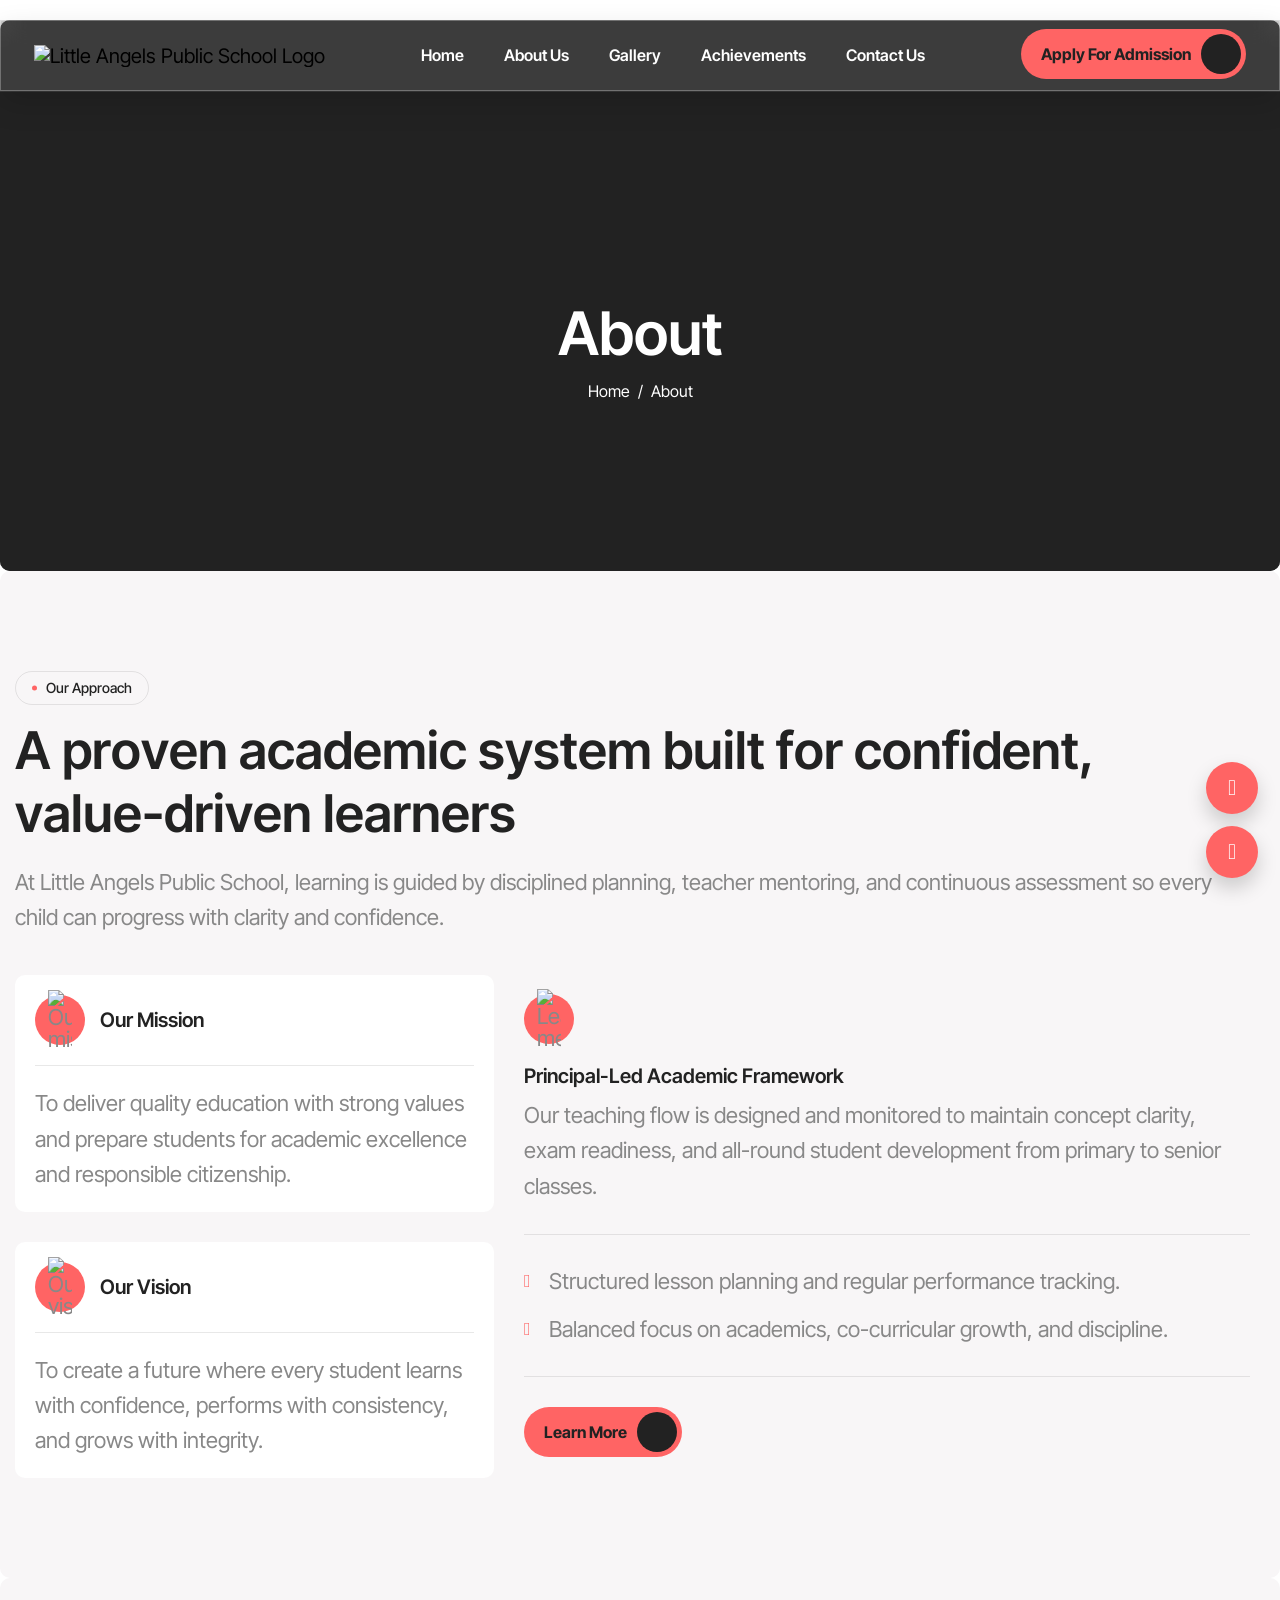
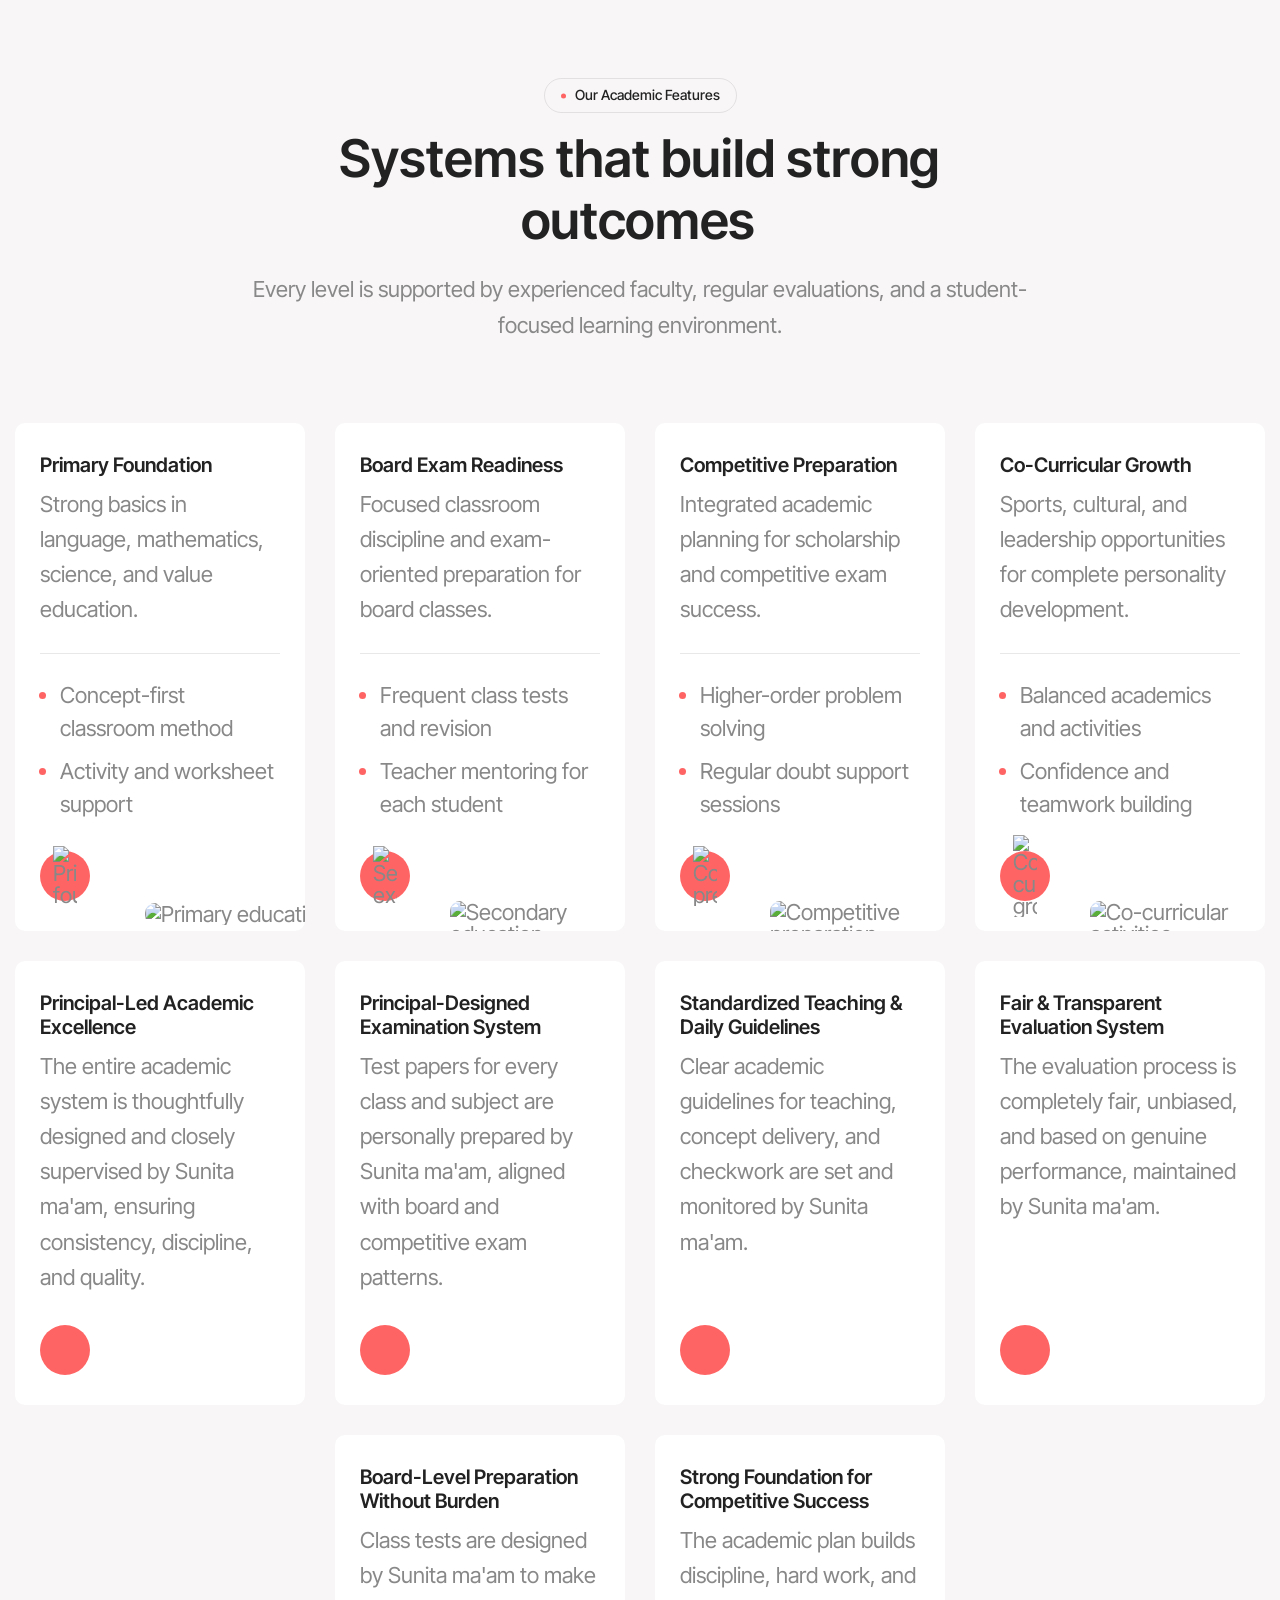
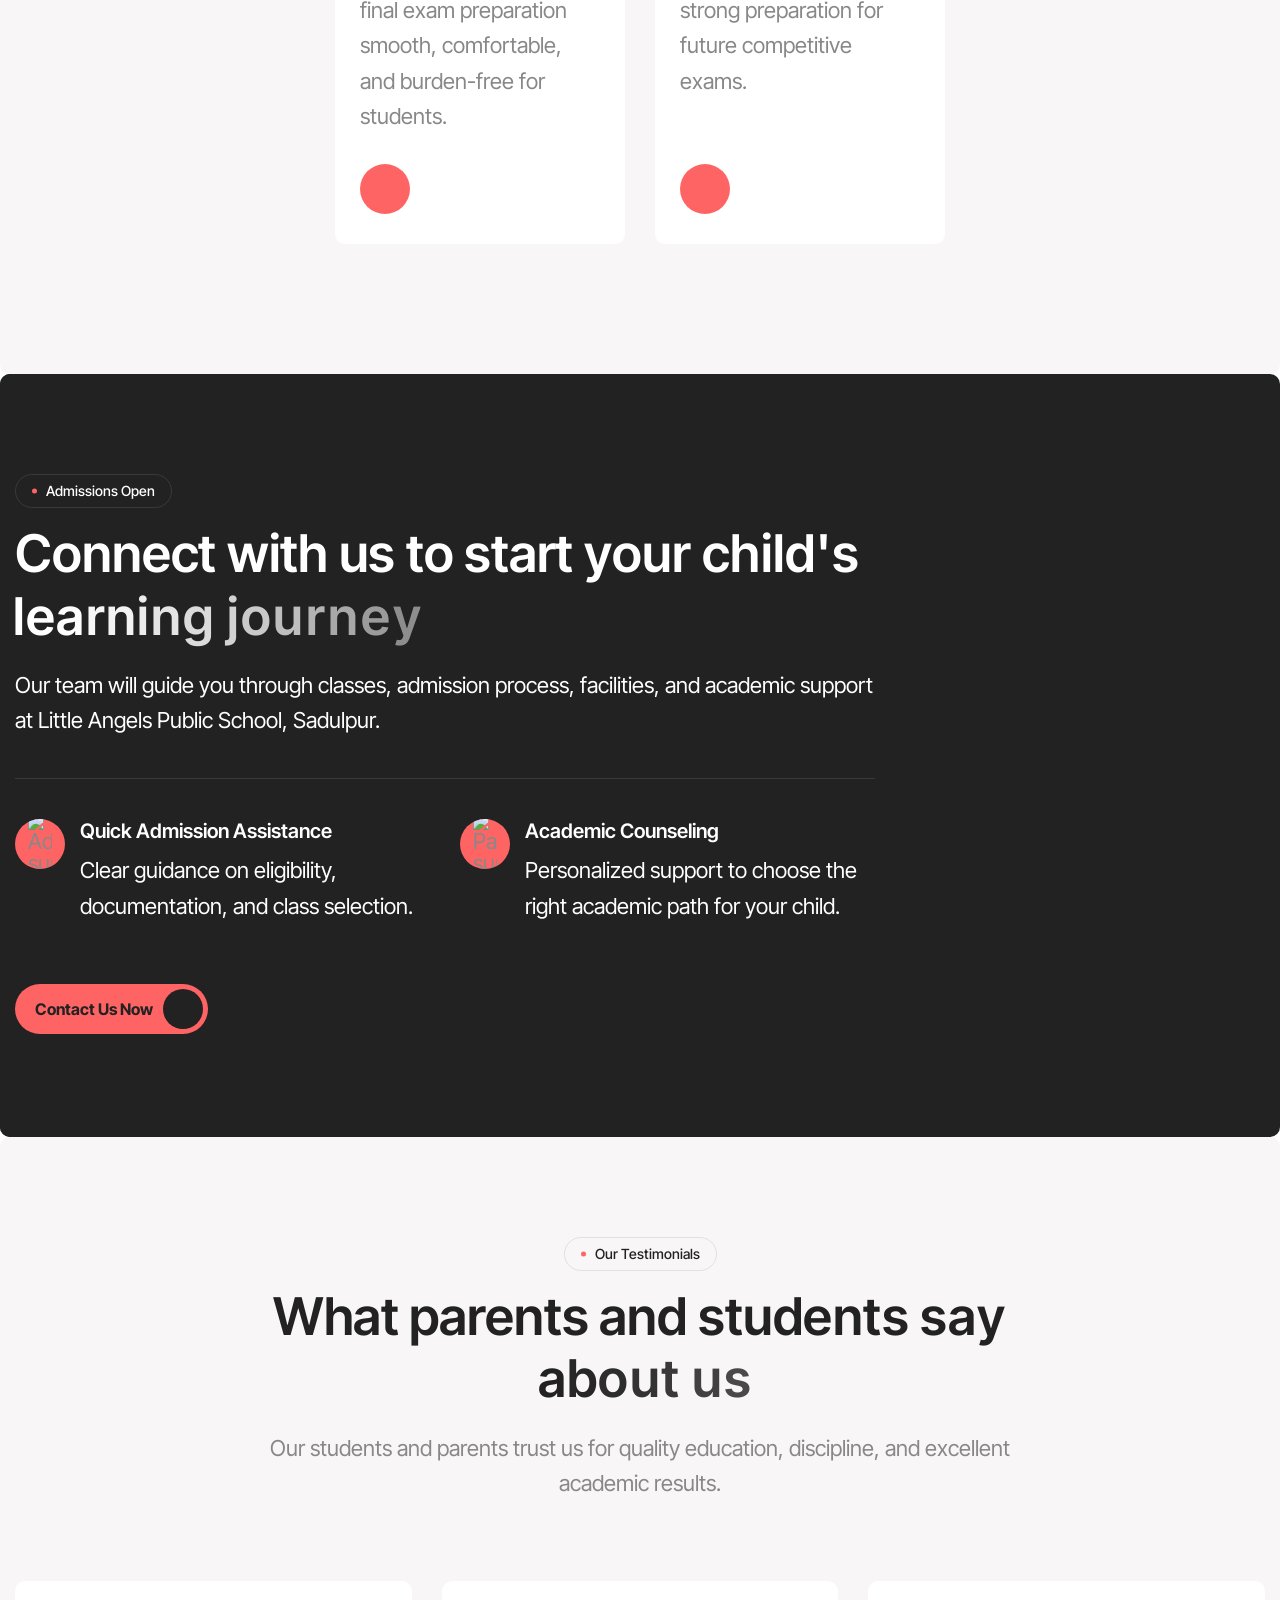
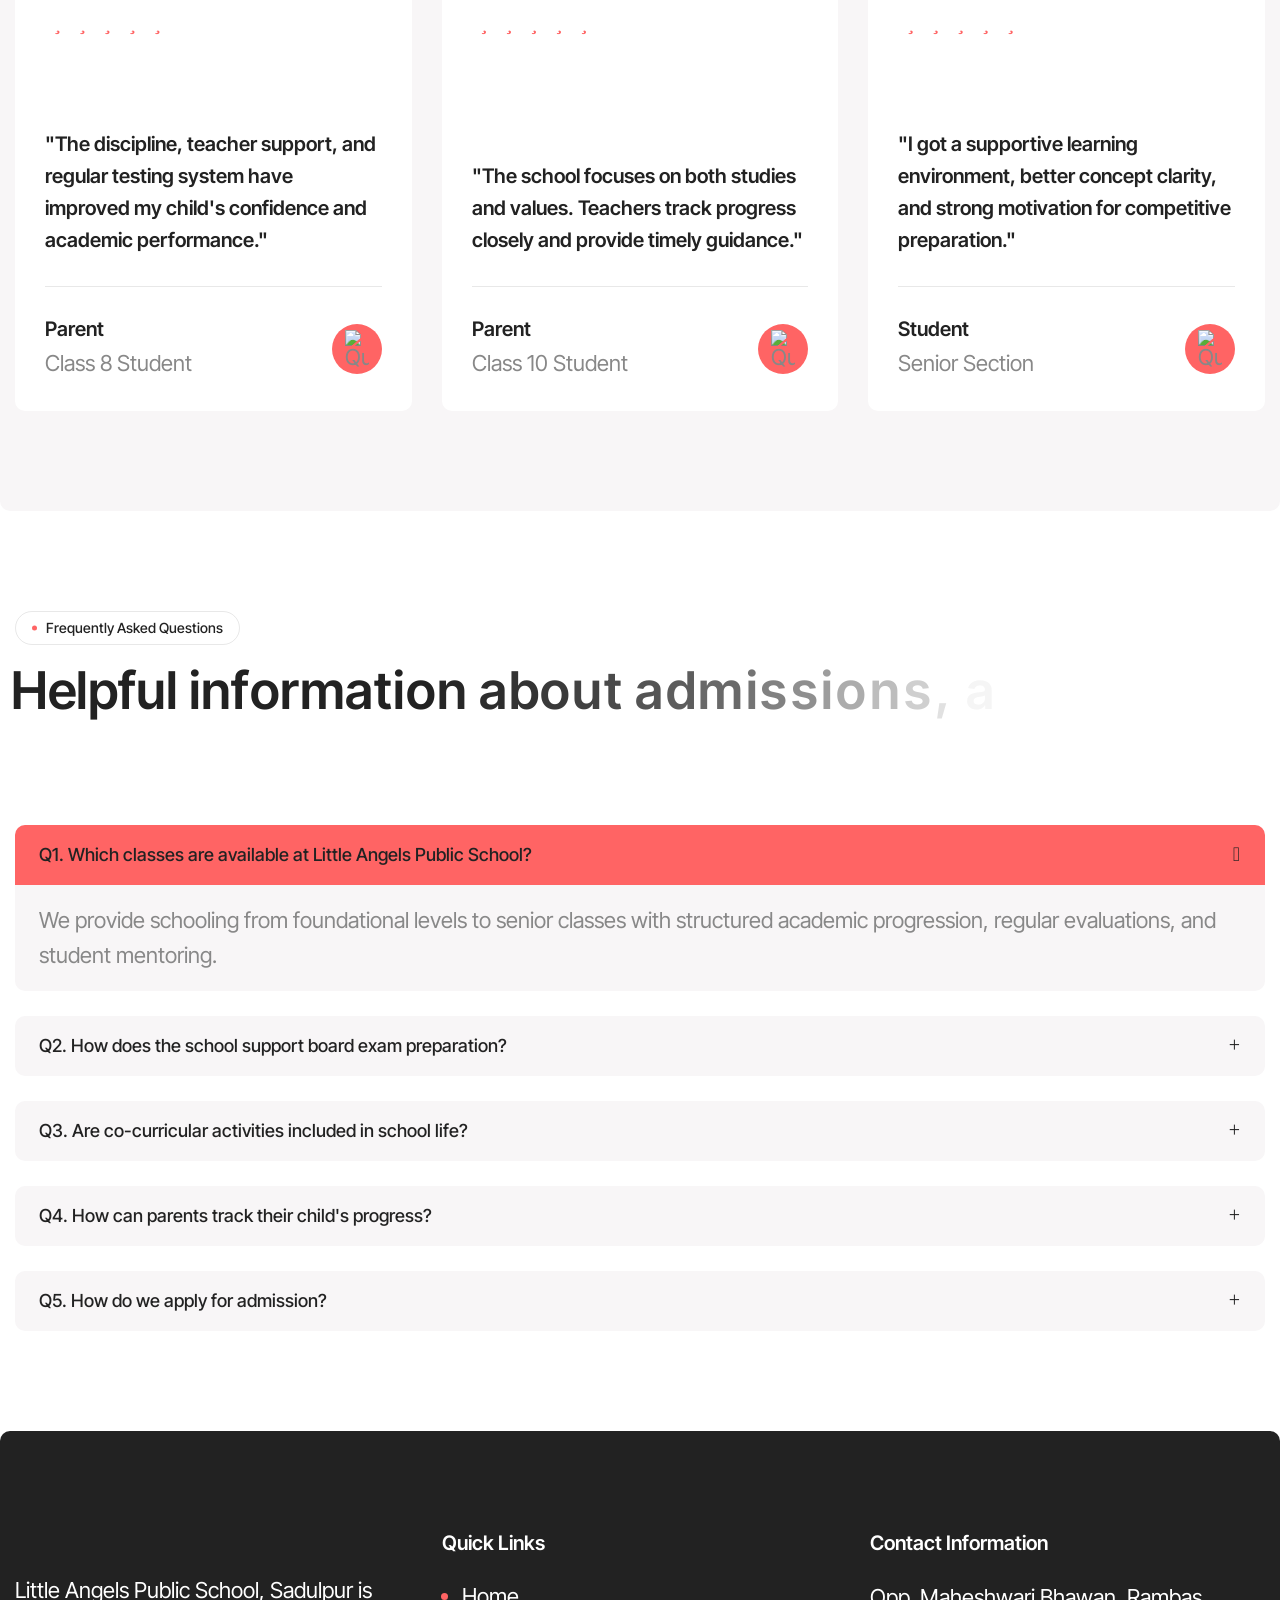
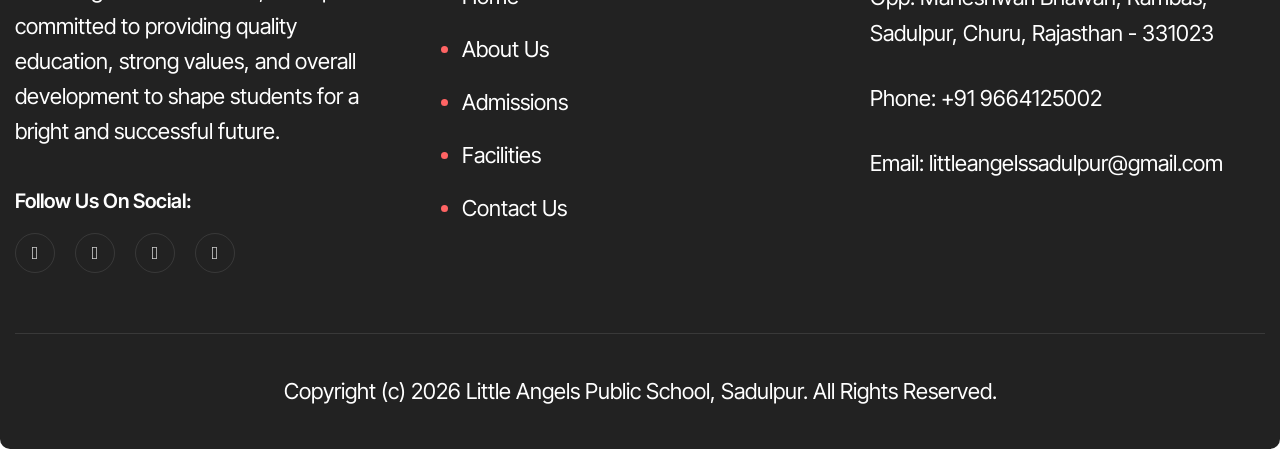
==== commit d957e84f: "wef" ====
--- a/about.html
+++ b/about.html
@@ -12,7 +12,7 @@
   <!-- Page Title -->
   <title>Little Angels Public School</title>
   <!-- Favicon Icon -->
-  <link rel="shortcut icon" type="image/x-icon" href="images/logo.png" />
+  <link rel="shortcut icon" type="image/x-icon" href="https://lapssadulpur.netlify.app/images/logo.png" />
   <!-- Google Fonts Css-->
   <link rel="preconnect" href="https://fonts.googleapis.com" />
   <link rel="preconnect" href="https://fonts.gstatic.com" crossorigin />
@@ -45,7 +45,7 @@
     <div class="loading-container">
       <div class="loading"></div>
       <div id="loading-icon">
-        <img src="images/logo.png" width="300" alt="" />
+        <img src="https://lapssadulpur.netlify.app/images/logo.png" width="300" alt="" />
       </div>
     </div>
   </div>
@@ -58,7 +58,7 @@
         <div class="container">
           <!-- Logo Start -->
           <a class="navbar-brand" href="index.html">
-            <img src="images/logo.png" width="90" alt="Little Angels Public School Logo" />
+            <img src="https://lapssadulpur.netlify.app/images/logo.png" width="90" alt="Little Angels Public School Logo" />
           </a>
           <!-- Logo End -->
 
@@ -111,7 +111,7 @@
   </header>
   <!-- Header End -->
 
-  <div class="page-header bg-section dark-section parallaxie" style="background-image: url('images/image.png')">
+  <div class="page-header bg-section dark-section parallaxie" style="background-image: url('https://lapssadulpur.netlify.app/images/image.png')">
     <div class="container">
       <div class="row">
         <div class="col-lg-12">
@@ -148,7 +148,7 @@
                 <div class="approach-item-box">
                   <div class="approach-item-box-header">
                     <div class="icon-box">
-                      <img src="images/icon-mission-vision-item-1-metal.svg" alt="Our mission" />
+                      <img src="https://lapssadulpur.netlify.app/images/icon-mission-vision-item-1-metal.svg" alt="Our mission" />
                     </div>
                     <div class="approach-item-box-title">
                       <h3>Our Mission</h3>
@@ -164,7 +164,7 @@
                 <div class="approach-item-box">
                   <div class="approach-item-box-header">
                     <div class="icon-box">
-                      <img src="images/icon-mission-vision-item-2-metal.svg" alt="Our vision" />
+                      <img src="https://lapssadulpur.netlify.app/images/icon-mission-vision-item-2-metal.svg" alt="Our vision" />
                     </div>
                     <div class="approach-item-box-title">
                       <h3>Our Vision</h3>
@@ -181,7 +181,7 @@
               <div class="approach-item wow fadeInUp" data-wow-delay="0.6s">
                 <div class="approach-item-header">
                   <div class="icon-box">
-                    <img src="images/icon-about-us-1-metal.svg" alt="Learning method" />
+                    <img src="https://lapssadulpur.netlify.app/images/icon-about-us-1-metal.svg" alt="Learning method" />
                   </div>
                   <div class="approach-item-header-content">
                     <h3>Principal-Led Academic Framework</h3>
@@ -240,7 +240,7 @@
             </div>
             <div class="feature-item-body">
               <div class="icon-box">
-                <img src="images/icon-service-item-1-metal.svg" alt="Primary foundation" />
+                <img src="https://lapssadulpur.netlify.app/images/icon-service-item-1-metal.svg" alt="Primary foundation" />
               </div>
               <div class="feature-item-body-image">
                 <figure>
@@ -267,7 +267,7 @@
             </div>
             <div class="feature-item-body">
               <div class="icon-box">
-                <img src="images/icon-service-item-2-metal.svg" alt="Secondary excellence" />
+                <img src="https://lapssadulpur.netlify.app/images/icon-service-item-2-metal.svg" alt="Secondary excellence" />
               </div>
               <div class="feature-item-body-image">
                 <figure>
@@ -295,7 +295,7 @@
             </div>
             <div class="feature-item-body">
               <div class="icon-box">
-                <img src="images/icon-service-item-3-metal.svg" alt="Competitive preparation" />
+                <img src="https://lapssadulpur.netlify.app/images/icon-service-item-3-metal.svg" alt="Competitive preparation" />
               </div>
               <div class="feature-item-body-image">
                 <figure>
@@ -323,7 +323,7 @@
             </div>
             <div class="feature-item-body">
               <div class="icon-box">
-                <img src="images/icon-service-item-4-metal.svg" alt="Co-curricular growth" />
+                <img src="https://lapssadulpur.netlify.app/images/icon-service-item-4-metal.svg" alt="Co-curricular growth" />
               </div>
               <div class="feature-item-body-image">
                 <figure>
@@ -345,11 +345,11 @@
             </div>
             <div class="feature-item-body">
               <div class="icon-box">
-                <img src="images/icon-service-item-1-metal.svg" alt="" />
-              </div>
-              <div class="feature-item-body-image">
-                <figure>
-                  <img src="images/icons/2.png" alt="" />
+                <img src="https://lapssadulpur.netlify.app/images/icon-service-item-1-metal.svg" alt="" />
+              </div>
+              <div class="feature-item-body-image">
+                <figure>
+                  <img src="https://lapssadulpur.netlify.app/images/icons/2.png" alt="" />
                 </figure>
               </div>
             </div>
@@ -366,11 +366,11 @@
             </div>
             <div class="feature-item-body">
               <div class="icon-box">
-                <img src="images/icon-service-item-2-metal.svg" alt="" />
-              </div>
-              <div class="feature-item-body-image">
-                <figure>
-                  <img src="images/icons/3.png" alt="" />
+                <img src="https://lapssadulpur.netlify.app/images/icon-service-item-2-metal.svg" alt="" />
+              </div>
+              <div class="feature-item-body-image">
+                <figure>
+                  <img src="https://lapssadulpur.netlify.app/images/icons/3.png" alt="" />
                 </figure>
               </div>
             </div>
@@ -387,11 +387,11 @@
             </div>
             <div class="feature-item-body">
               <div class="icon-box">
-                <img src="images/icon-service-item-3-metal.svg" alt="" />
-              </div>
-              <div class="feature-item-body-image">
-                <figure>
-                  <img src="images/icons/4.png" alt="" />
+                <img src="https://lapssadulpur.netlify.app/images/icon-service-item-3-metal.svg" alt="" />
+              </div>
+              <div class="feature-item-body-image">
+                <figure>
+                  <img src="https://lapssadulpur.netlify.app/images/icons/4.png" alt="" />
                 </figure>
               </div>
             </div>
@@ -408,11 +408,11 @@
             </div>
             <div class="feature-item-body">
               <div class="icon-box">
-                <img src="images/icon-service-item-4-metal.svg" alt="" />
-              </div>
-              <div class="feature-item-body-image">
-                <figure>
-                  <img src="images/icons/5.png" alt="" />
+                <img src="https://lapssadulpur.netlify.app/images/icon-service-item-4-metal.svg" alt="" />
+              </div>
+              <div class="feature-item-body-image">
+                <figure>
+                  <img src="https://lapssadulpur.netlify.app/images/icons/5.png" alt="" />
                 </figure>
               </div>
             </div>
@@ -429,11 +429,11 @@
             </div>
             <div class="feature-item-body">
               <div class="icon-box">
-                <img src="images/icon-service-item-1-metal.svg" alt="" />
-              </div>
-              <div class="feature-item-body-image">
-                <figure>
-                  <img src="images/icons/6.png" alt="" />
+                <img src="https://lapssadulpur.netlify.app/images/icon-service-item-1-metal.svg" alt="" />
+              </div>
+              <div class="feature-item-body-image">
+                <figure>
+                  <img src="https://lapssadulpur.netlify.app/images/icons/6.png" alt="" />
                 </figure>
               </div>
             </div>
@@ -450,11 +450,11 @@
             </div>
             <div class="feature-item-body">
               <div class="icon-box">
-                <img src="images/icon-service-item-2-metal.svg" alt="" />
-              </div>
-              <div class="feature-item-body-image">
-                <figure>
-                  <img src="images/icons/7.png" alt="" />
+                <img src="https://lapssadulpur.netlify.app/images/icon-service-item-2-metal.svg" alt="" />
+              </div>
+              <div class="feature-item-body-image">
+                <figure>
+                  <img src="https://lapssadulpur.netlify.app/images/icons/7.png" alt="" />
                 </figure>
               </div>
             </div>
@@ -463,7 +463,7 @@
       </div>
     </div>
   </div>
-  <div class="cta-box bg-section dark-section parallaxie" style="background-image: url('images/image.png')">
+  <div class="cta-box bg-section dark-section parallaxie" style="background-image: url('https://lapssadulpur.netlify.app/images/image.png')">
     <div class="container">
       <div class="row">
         <div class="col-lg-12">
@@ -481,7 +481,7 @@
             <div class="cta-box-items-list wow fadeInUp" data-wow-delay="0.4s">
               <div class="cta-box-item">
                 <div class="icon-box">
-                  <img src="images/icon-what-we-item-1-metal.svg" alt="Admission support" />
+                  <img src="https://lapssadulpur.netlify.app/images/icon-what-we-item-1-metal.svg" alt="Admission support" />
                 </div>
                 <div class="cta-box-item-content">
                   <h3>Quick Admission Assistance</h3>
@@ -490,7 +490,7 @@
               </div>
               <div class="cta-box-item">
                 <div class="icon-box">
-                  <img src="images/icon-what-we-item-2-metal.svg" alt="Parent support" />
+                  <img src="https://lapssadulpur.netlify.app/images/icon-what-we-item-2-metal.svg" alt="Parent support" />
                 </div>
                 <div class="cta-box-item-content">
                   <h3>Academic Counseling</h3>
@@ -506,7 +506,7 @@
       </div>
     </div>
   </div>
-  <div class="our-testimonials bg-section parallaxie" style="background-image: url('images/dark-section-bg-image.png')">
+  <div class="our-testimonials bg-section parallaxie" style="background-image: url('https://lapssadulpur.netlify.app/images/dark-section-bg-image.png')">
     <div class="container">
       <div class="row section-row">
         <div class="col-lg-12">
@@ -538,7 +538,7 @@
                           <h3>Parent</h3>
                           <p>Class 8 Student</p>
                         </div>
-                        <div class="testimonial-item-quote"><img src="images/arrow-primary.svg" alt="Quote" /></div>
+                        <div class="testimonial-item-quote"><img src="https://lapssadulpur.netlify.app/images/arrow-primary.svg" alt="Quote" /></div>
                       </div>
                     </div>
                   </div>
@@ -559,7 +559,7 @@
                           <h3>Parent</h3>
                           <p>Class 10 Student</p>
                         </div>
-                        <div class="testimonial-item-quote"><img src="images/arrow-primary.svg" alt="Quote" /></div>
+                        <div class="testimonial-item-quote"><img src="https://lapssadulpur.netlify.app/images/arrow-primary.svg" alt="Quote" /></div>
                       </div>
                     </div>
                   </div>
@@ -580,7 +580,7 @@
                           <h3>Student</h3>
                           <p>Senior Section</p>
                         </div>
-                        <div class="testimonial-item-quote"><img src="images/arrow-primary.svg" alt="Quote" /></div>
+                        <div class="testimonial-item-quote"><img src="https://lapssadulpur.netlify.app/images/arrow-primary.svg" alt="Quote" /></div>
                       </div>
                     </div>
                   </div>
@@ -692,7 +692,7 @@
         <div class="col-xl-4">
           <div class="about-footer-metal">
             <div class="footer-logo-metal">
-              <img style="background-color: #fff; border-radius: 20px" src="images/logo.png" alt="" />
+              <img style="background-color: #fff; border-radius: 20px" src="https://lapssadulpur.netlify.app/images/logo.png" alt="" />
             </div>
 
             <div class="about-footer-content-metal">
@@ -777,7 +777,7 @@
                     />
 
                     <button type="submit" class="newsletter-btn">
-                      <img src="images/arrow-primary.svg" alt="" />
+                      <img src="https://lapssadulpur.netlify.app/images/arrow-primary.svg" alt="" />
                     </button>
                   </div>
                 </form> -->
--- a/css/custom.css
+++ b/css/custom.css
@@ -320,7 +320,7 @@
   width: 40px;
   height: 40px;
   background-color: var(--primary-color);
-  background-image: url("../images/arrow-white.svg");
+  background-image: url("https://lapssadulpur.netlify.app/images/arrow-white.svg");
   background-repeat: no-repeat;
   background-position: center center;
   background-size: 18px auto;
@@ -331,7 +331,7 @@
 
 .btn-default:hover::before {
   background-color: var(--white-color);
-  background-image: url("../images/arrow-primary.svg");
+  background-image: url("https://lapssadulpur.netlify.app/images/arrow-primary.svg");
 }
 
 .btn-default::after {
@@ -363,7 +363,7 @@
 
 .btn-default.btn-highlighted:hover::before {
   background-color: var(--primary-color);
-  background-image: url("../images/arrow-white.svg");
+  background-image: url("https://lapssadulpur.netlify.app/images/arrow-white.svg");
 }
 
 .readmore-btn {
@@ -387,7 +387,7 @@
   width: 24px;
   background-color: var(--accent-color);
   border-radius: 100px;
-  background-image: url("../images/arrow-primary.svg");
+  background-image: url("https://lapssadulpur.netlify.app/images/arrow-primary.svg");
   background-repeat: no-repeat;
   background-position: center center;
   background-size: 12px auto;
@@ -471,7 +471,7 @@
 
 .dark-section {
   background-color: var(--primary-color);
-  background-image: url("../images/dark-section-bg-image.png");
+  background-image: url("https://lapssadulpur.netlify.app/images/dark-section-bg-image.png");
   background-repeat: no-repeat;
   background-position: top center;
   background-size: cover;
@@ -935,7 +935,7 @@
 
 .hero {
   position: relative;
-  background-image: url("../images/hero-bg-image.jpg");
+  background-image: url("https://lapssadulpur.netlify.app/images/hero-bg-image.jpg");
   padding: 190px 0 80px;
   margin-top: 20px;
   overflow: hidden;
@@ -960,7 +960,7 @@
   position: absolute;
   bottom: -85px;
   right: -200px;
-  background-image: url("../images/hero-car-image.png");
+  background-image: url("https://lapssadulpur.netlify.app/images/hero-car-image.png");
   background-repeat: no-repeat;
   background-position: center center;
   background-size: cover;
@@ -1481,7 +1481,7 @@
 
 .about-info-item.box-2 {
   background: var(--primary-color);
-  background-image: url("../images/about-us-item-bg-image.png");
+  background-image: url("https://lapssadulpur.netlify.app/images/about-us-item-bg-image.png");
   background-repeat: no-repeat;
   background-position: top right;
   background-size: auto;
@@ -1686,7 +1686,7 @@
   position: absolute;
   top: 0;
   right: 40px;
-  background: url("../images/section-bg-corner-image-1.png") no-repeat;
+  background: url("https://lapssadulpur.netlify.app/images/section-bg-corner-image-1.png") no-repeat;
   background-position: center center;
   background-size: cover;
   width: 62px;
@@ -1699,7 +1699,7 @@
   position: absolute;
   left: -20px;
   bottom: -20px;
-  background: url("../images/section-bg-corner-image-2.png") no-repeat;
+  background: url("https://lapssadulpur.netlify.app/images/section-bg-corner-image-2.png") no-repeat;
   background-position: center center;
   background-size: cover;
   width: 140px;
@@ -2121,7 +2121,7 @@
   position: absolute;
   left: -20px;
   bottom: -20px;
-  background: url("../images/section-bg-corner-image-2.png") no-repeat;
+  background: url("https://lapssadulpur.netlify.app/images/section-bg-corner-image-2.png") no-repeat;
   background-position: center center;
   background-size: cover;
   width: 140px;
@@ -2133,7 +2133,7 @@
   position: absolute;
   top: 0;
   right: 40px;
-  background: url("../images/section-bg-corner-image-3.png") no-repeat;
+  background: url("https://lapssadulpur.netlify.app/images/section-bg-corner-image-3.png") no-repeat;
   background-position: center center;
   background-size: cover;
   width: 62px;
@@ -2152,7 +2152,7 @@
 
 .how-it-work-item-list {
   padding: 0 calc(((100vw - 1500px) / 2) - 5px);
-  background: url("../images/how-work-bg-image.png") no-repeat;
+  background: url("https://lapssadulpur.netlify.app/images/how-work-bg-image.png") no-repeat;
   background-position: center center;
   background-size: 100% auto;
 }
@@ -2707,7 +2707,7 @@
 .our-testimonials {
   position: relative;
   padding: 100px 0;
-  background-image: url("../images/testimonial-bg-image.png");
+  background-image: url("https://lapssadulpur.netlify.app/images/testimonial-bg-image.png");
   background-repeat: no-repeat;
   background-size: 100% auto;
   background-position: center center;
@@ -3034,7 +3034,7 @@
 
 .cta-box {
   position: relative;
-  background-image: url("../images/cta-box-bg-image.jpg");
+  background-image: url("https://lapssadulpur.netlify.app/images/cta-box-bg-image.jpg");
   background-repeat: no-repeat;
   background-size: cover;
   background-position: center center;
@@ -3441,7 +3441,7 @@
 
 .page-header {
   position: relative;
-  background-image: url("../images/page-header-bg.jpg");
+  background-image: url("https://lapssadulpur.netlify.app/images/page-header-bg.jpg");
   background-position: center center;
   background-repeat: no-repeat;
   background-size: cover;
@@ -4098,7 +4098,7 @@
   top: 50%;
   transform: translateY(-50%);
   right: 0;
-  background: url("../images/arrow-accent.svg") no-repeat;
+  background: url("https://lapssadulpur.netlify.app/images/arrow-accent.svg") no-repeat;
   background-position: center center;
   background-size: cover;
   width: 18px;
@@ -4200,7 +4200,7 @@
 
 .sidebar-cta-btn .btn-default::before {
   background-color: var(--accent-color);
-  background-image: url("../images/arrow-primary.svg");
+  background-image: url("https://lapssadulpur.netlify.app/images/arrow-primary.svg");
 }
 
 .sidebar-cta-btn .btn-default:hover {
@@ -4669,7 +4669,7 @@
 }
 
 .post-entry blockquote {
-  background: var(--secondary-color) url("../images/icon-blockquote.svg");
+  background: var(--secondary-color) url("https://lapssadulpur.netlify.app/images/icon-blockquote.svg");
   background-repeat: no-repeat;
   background-position: 30px 30px;
   background-size: 45px;
@@ -7299,7 +7299,7 @@
 
 .hero-stone {
   position: relative;
-  background-image: url("../images/hero-bg-stone.jpg");
+  background-image: url("https://lapssadulpur.netlify.app/images/hero-bg-stone.jpg");
   min-height: 1060px;
   padding: 140px 0 50px;
   align-content: end;
@@ -7611,7 +7611,7 @@
   position: absolute;
   left: -20px;
   bottom: -20px;
-  background: url("../images/section-bg-corner-image-2.png");
+  background: url("https://lapssadulpur.netlify.app/images/section-bg-corner-image-2.png");
   background-repeat: no-repeat;
   background-size: cover;
   background-position: center center;
@@ -7624,7 +7624,7 @@
   position: absolute;
   top: 0;
   right: 40px;
-  background: url("../images/section-bg-corner-image-1.png");
+  background: url("https://lapssadulpur.netlify.app/images/section-bg-corner-image-1.png");
   background-repeat: no-repeat;
   background-size: cover;
   background-position: center center;
@@ -7867,7 +7867,7 @@
   position: absolute;
   left: 20px;
   bottom: -20px;
-  background: url("../images/section-bg-corner-image-4.png");
+  background: url("https://lapssadulpur.netlify.app/images/section-bg-corner-image-4.png");
   background-repeat: no-repeat;
   background-size: cover;
   background-position: center center;
@@ -7880,7 +7880,7 @@
   position: absolute;
   top: 0;
   right: 40px;
-  background: url("../images/section-bg-corner-image-3.png");
+  background: url("https://lapssadulpur.netlify.app/images/section-bg-corner-image-3.png");
   background-repeat: no-repeat;
   background-size: cover;
   background-position: center center;
@@ -7916,8 +7916,8 @@
   position: absolute;
   right: -1px;
   bottom: -1px;
-  mask: url("../images/box-bg-shape-img.svg");
-  -webkit-mask: url("../images/box-bg-shape-img.svg");
+  mask: url("https://lapssadulpur.netlify.app/images/box-bg-shape-img.svg");
+  -webkit-mask: url("https://lapssadulpur.netlify.app/images/box-bg-shape-img.svg");
   background-color: var(--primary-color);
   mask-repeat: no-repeat;
   mask-position: right bottom;
@@ -8551,7 +8551,7 @@
 
 .book-appointment-stone {
   position: relative;
-  background-image: url("../images/book-appointment-bg-stone.jpg");
+  background-image: url("https://lapssadulpur.netlify.app/images/book-appointment-bg-stone.jpg");
   padding: 100px 0;
   overflow: hidden;
 }
@@ -8759,7 +8759,7 @@
   position: absolute;
   top: 0;
   right: 40px;
-  background: url("../images/section-bg-corner-image-1.png");
+  background: url("https://lapssadulpur.netlify.app/images/section-bg-corner-image-1.png");
   background-repeat: no-repeat;
   background-size: cover;
   background-position: center center;
@@ -8772,7 +8772,7 @@
   position: absolute;
   left: 0;
   bottom: 0;
-  background: url("../images/section-bg-corner-image-5.png");
+  background: url("https://lapssadulpur.netlify.app/images/section-bg-corner-image-5.png");
   background-repeat: no-repeat;
   background-size: cover;
   background-position: center center;
@@ -10810,43 +10810,43 @@
 
 @media (max-width: 767px) {
   .hero-metal-swiper .swiper-slide:nth-child(1) .hero-slide-metal {
-    background-image: url("../images/mobile1.png") !important;
+    background-image: url("https://lapssadulpur.netlify.app/images/mobile1.png") !important;
   }
 
   .hero-metal-swiper .swiper-slide:nth-child(2) .hero-slide-metal {
-    background-image: url("../images/mobile2.png") !important;
+    background-image: url("https://lapssadulpur.netlify.app/images/mobile2.png") !important;
   }
 
   .hero-metal-swiper .swiper-slide:nth-child(3) .hero-slide-metal {
-    background-image: url("../images/mobile3.png") !important;
+    background-image: url("https://lapssadulpur.netlify.app/images/mobile3.png") !important;
   }
 
   .hero-metal-swiper .swiper-slide:nth-child(4) .hero-slide-metal {
-    background-image: url("../images/mobile4.png") !important;
+    background-image: url("https://lapssadulpur.netlify.app/images/mobile4.png") !important;
   }
 
   .hero-metal-swiper .swiper-slide:nth-child(5) .hero-slide-metal {
-    background-image: url("../images/mobile5.png") !important;
+    background-image: url("https://lapssadulpur.netlify.app/images/mobile5.png") !important;
   }
 
   .hero-metal-swiper .swiper-slide:nth-child(6) .hero-slide-metal {
-    background-image: url("../images/mobile6.png") !important;
+    background-image: url("https://lapssadulpur.netlify.app/images/mobile6.png") !important;
   }
 
   .hero-metal-swiper .swiper-slide:nth-child(7) .hero-slide-metal {
-    background-image: url("../images/mobile7.png") !important;
+    background-image: url("https://lapssadulpur.netlify.app/images/mobile7.png") !important;
   }
 
   .hero-metal-swiper .swiper-slide:nth-child(8) .hero-slide-metal {
-    background-image: url("../images/mobile8.png") !important;
+    background-image: url("https://lapssadulpur.netlify.app/images/mobile8.png") !important;
   }
 
   .hero-metal-swiper .swiper-slide:nth-child(9) .hero-slide-metal {
-    background-image: url("../images/mobile9.png") !important;
+    background-image: url("https://lapssadulpur.netlify.app/images/mobile9.png") !important;
   }
 
   .hero-metal-swiper .swiper-slide:nth-child(10) .hero-slide-metal {
-    background-image: url("../images/mobile10.png") !important;
+    background-image: url("https://lapssadulpur.netlify.app/images/mobile10.png") !important;
   }
 
   .hero-mobile-heading {
@@ -10980,8 +10980,8 @@
   bottom: 0;
   width: 20px;
   height: 20px;
-  mask: url("../images/image-corner-bg-shape.svg");
-  -webkit-mask: url("../images/image-corner-bg-shape.svg");
+  mask: url("https://lapssadulpur.netlify.app/images/image-corner-bg-shape.svg");
+  -webkit-mask: url("https://lapssadulpur.netlify.app/images/image-corner-bg-shape.svg");
   background-color: var(--white-color);
   mask-repeat: no-repeat;
   mask-size: cover;
@@ -11440,7 +11440,7 @@
   position: absolute;
   left: -20px;
   bottom: -20px;
-  /* background: url("../images/section-bg-corner-image-2.png"); */
+  /* background: url("https://lapssadulpur.netlify.app/images/section-bg-corner-image-2.png"); */
   background-repeat: no-repeat;
   background-size: cover;
   background-position: center center;
@@ -11453,7 +11453,7 @@
   position: absolute;
   top: 0;
   right: 40px;
-  /* background: url("../images/section-bg-corner-image-1.png"); */
+  /* background: url("https://lapssadulpur.netlify.app/images/section-bg-corner-image-1.png"); */
   background-repeat: no-repeat;
   background-size: cover;
   background-position: center center;
@@ -11865,7 +11865,7 @@
 .our-pricing-metal {
   position: relative;
   padding: 100px 0;
-  /* background-image: url("../images/pricing-bg-image-metal.png"); */
+  /* background-image: url("https://lapssadulpur.netlify.app/images/pricing-bg-image-metal.png"); */
   background-repeat: no-repeat;
   background-size: 100% auto;
   background-position: center center;
@@ -11877,7 +11877,7 @@
   position: absolute;
   left: -20px;
   bottom: -20px;
-  /* background: url("../images/section-bg-corner-image-2.png") no-repeat; */
+  /* background: url("https://lapssadulpur.netlify.app/images/section-bg-corner-image-2.png") no-repeat; */
   background-position: center center;
   background-size: cover;
   width: 140px;
@@ -11889,7 +11889,7 @@
   position: absolute;
   top: 0;
   right: 40px;
-  /* background: url("../images/section-bg-corner-image-1.png") no-repeat; */
+  /* background: url("https://lapssadulpur.netlify.app/images/section-bg-corner-image-1.png") no-repeat; */
   background-position: center center;
   background-size: cover;
   width: 62px;
@@ -12237,7 +12237,7 @@
   position: absolute;
   left: -20px;
   bottom: -20px;
-  /* background: url("../images/section-bg-corner-image-2.png") no-repeat; */
+  /* background: url("https://lapssadulpur.netlify.app/images/section-bg-corner-image-2.png") no-repeat; */
   background-position: center center;
   background-size: cover;
   width: 140px;
@@ -12249,7 +12249,7 @@
   position: absolute;
   top: 0;
   right: 40px;
-  /* background: url("../images/section-bg-corner-image-1.png") no-repeat; */
+  /* background: url("https://lapssadulpur.netlify.app/images/section-bg-corner-image-1.png") no-repeat; */
   background-position: center center;
   background-size: cover;
   width: 62px;
@@ -12723,7 +12723,7 @@
 
 .what-we-do-metal {
   position: relative;
-  background-image: url("../images/bg.jpg");
+  background-image: url("https://lapssadulpur.netlify.app/images/bg.jpg");
   padding: 100px 0;
   overflow: hidden;
 }
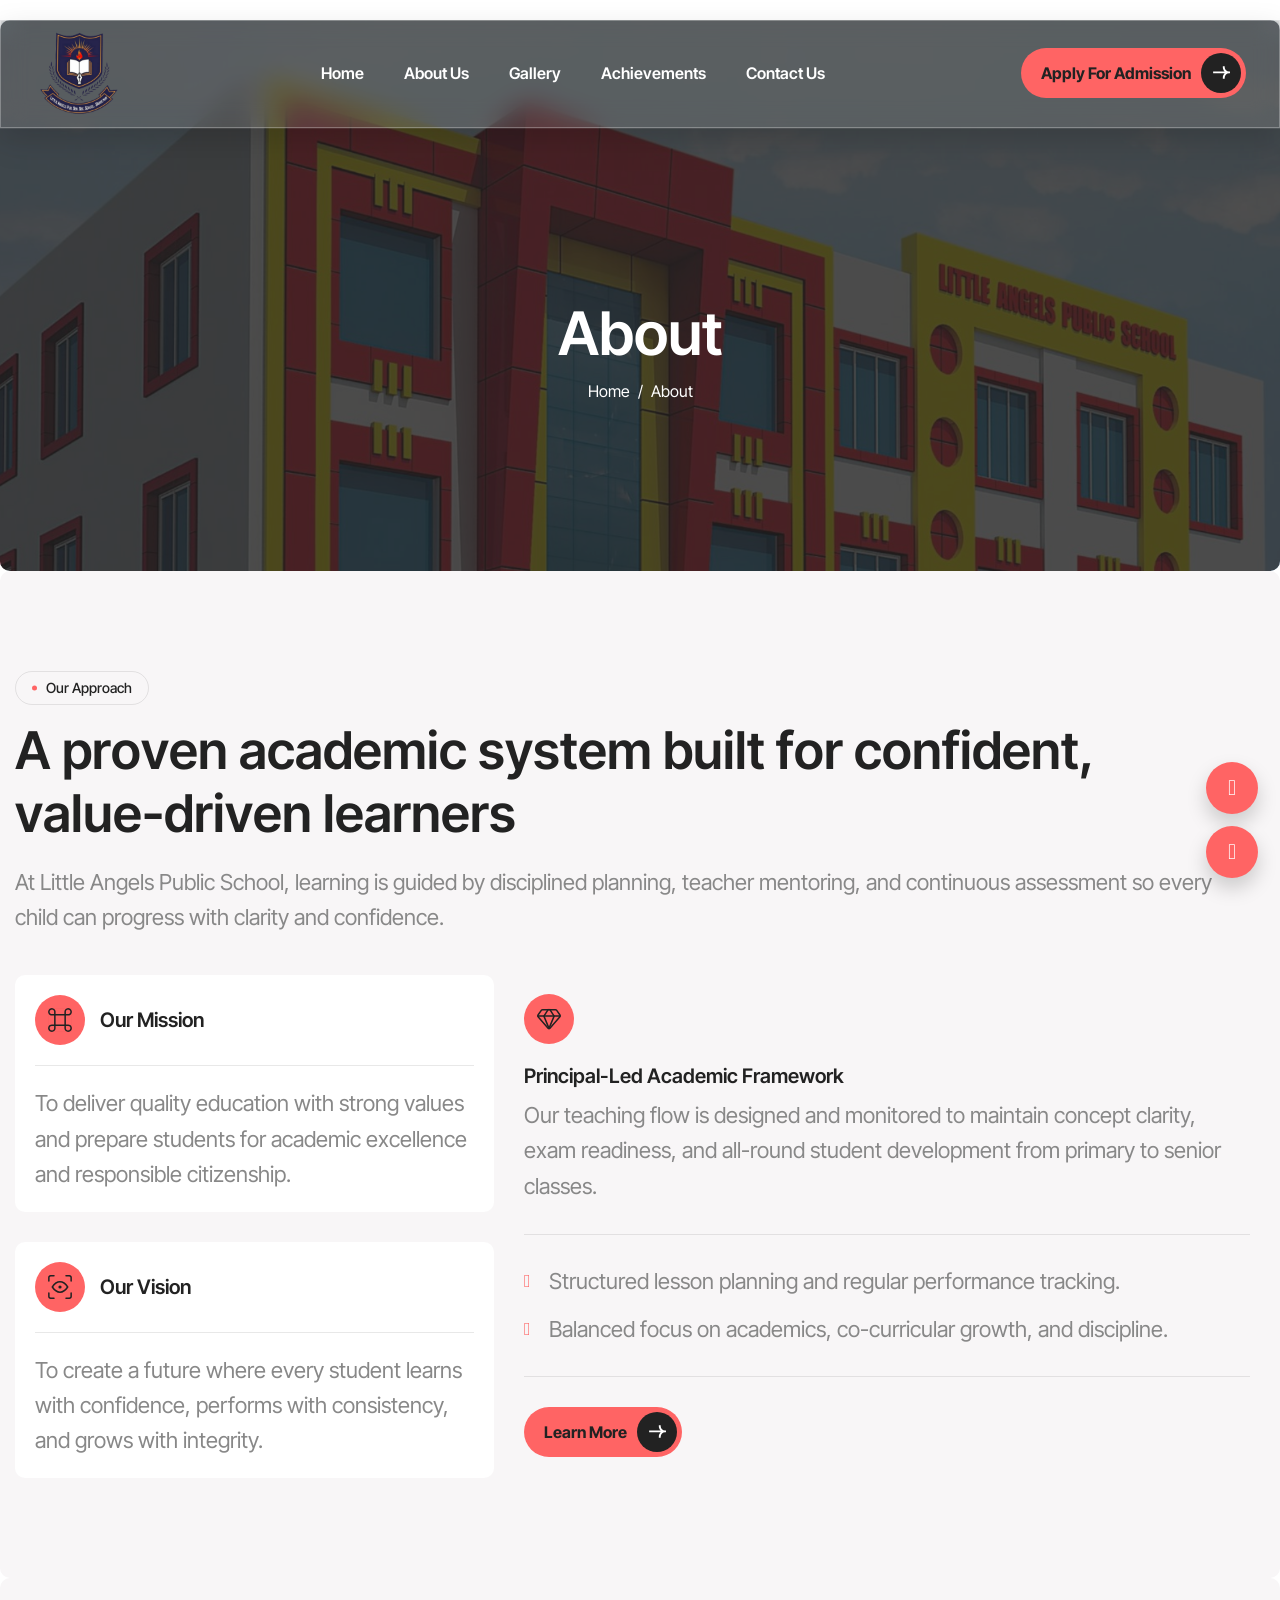
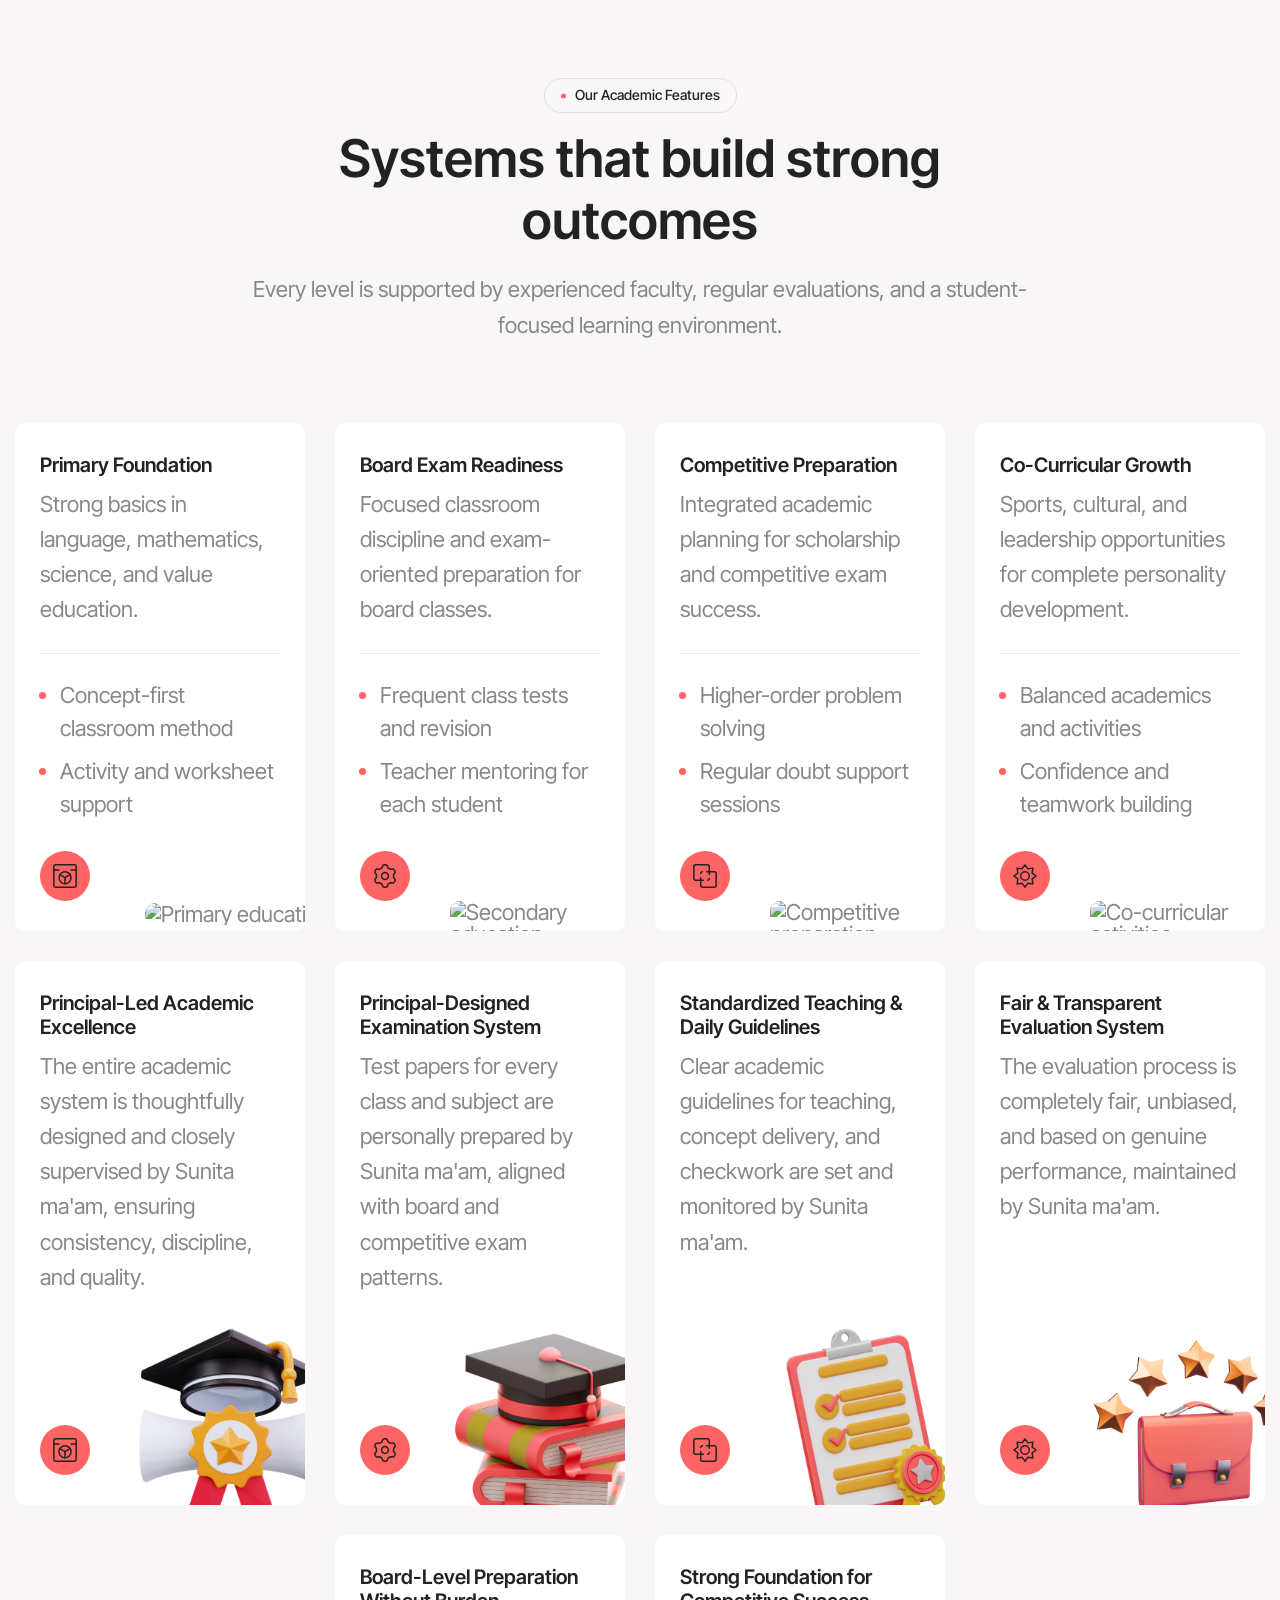
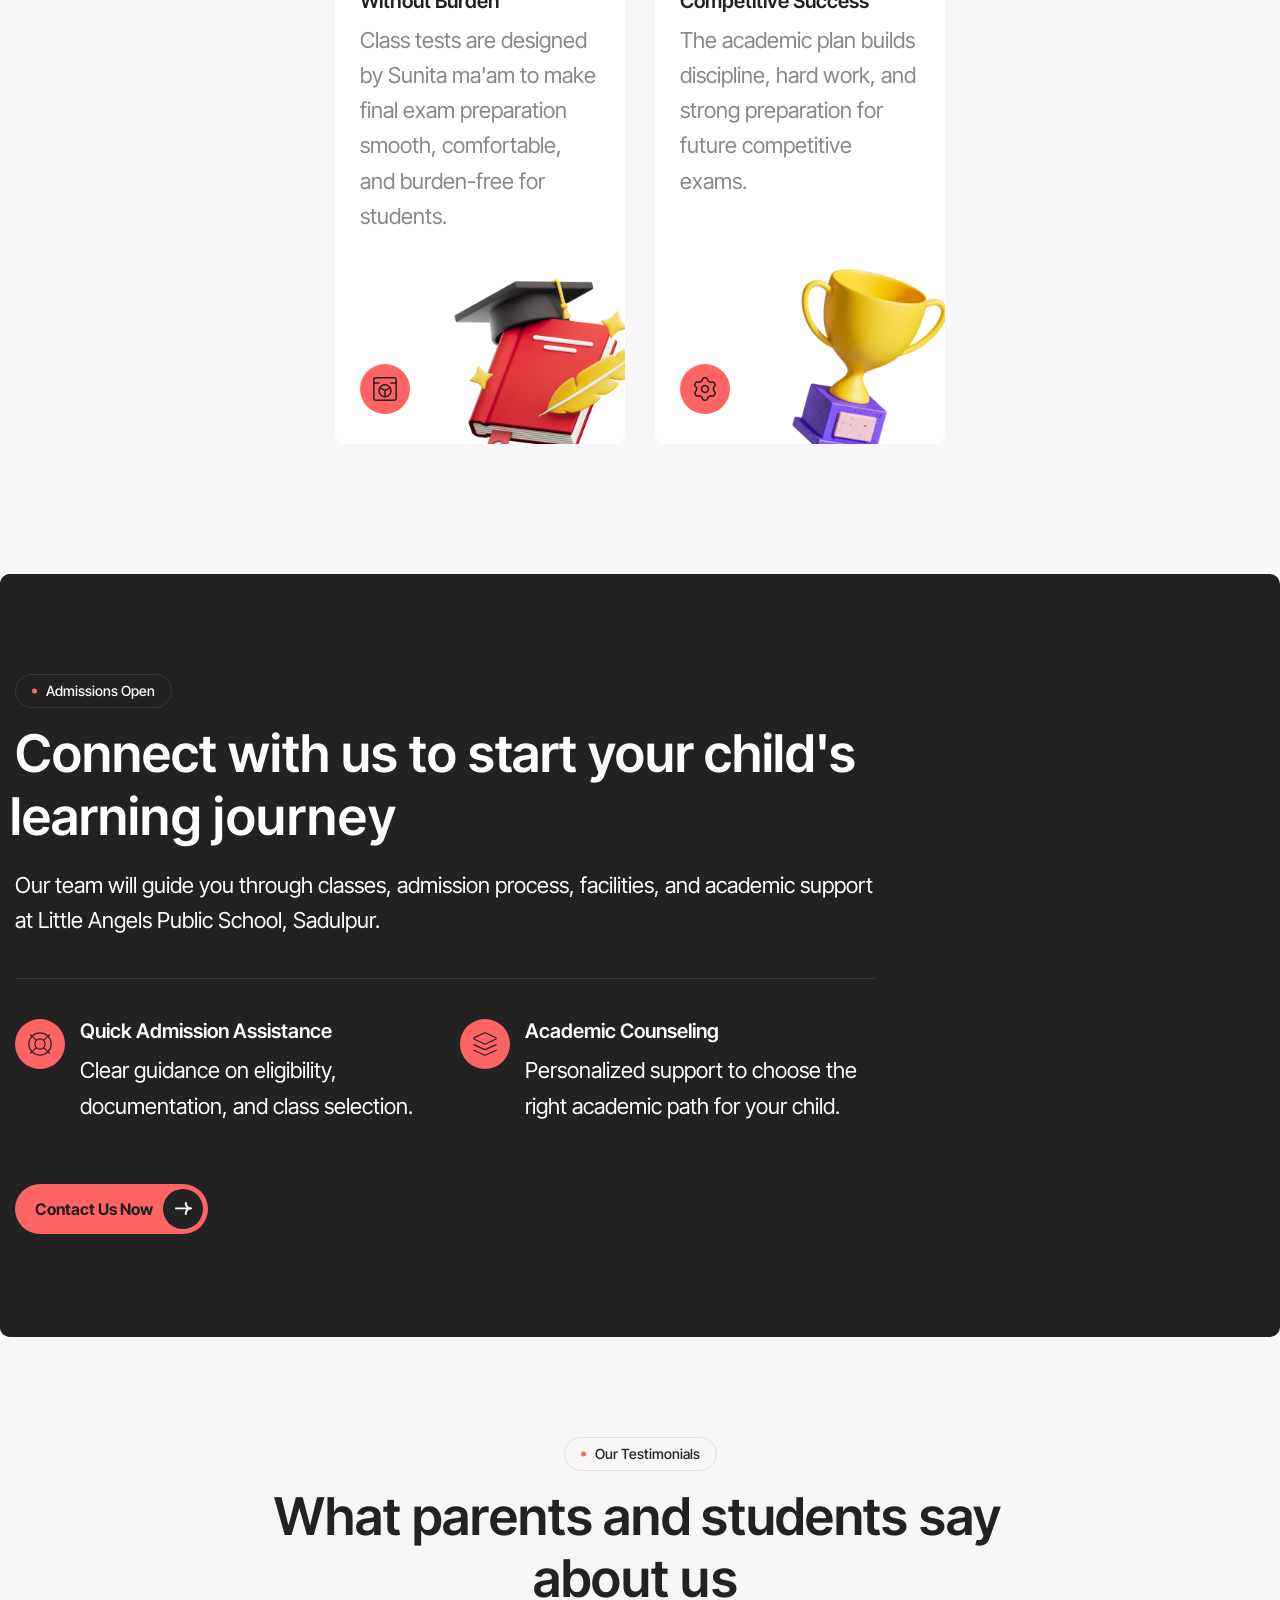
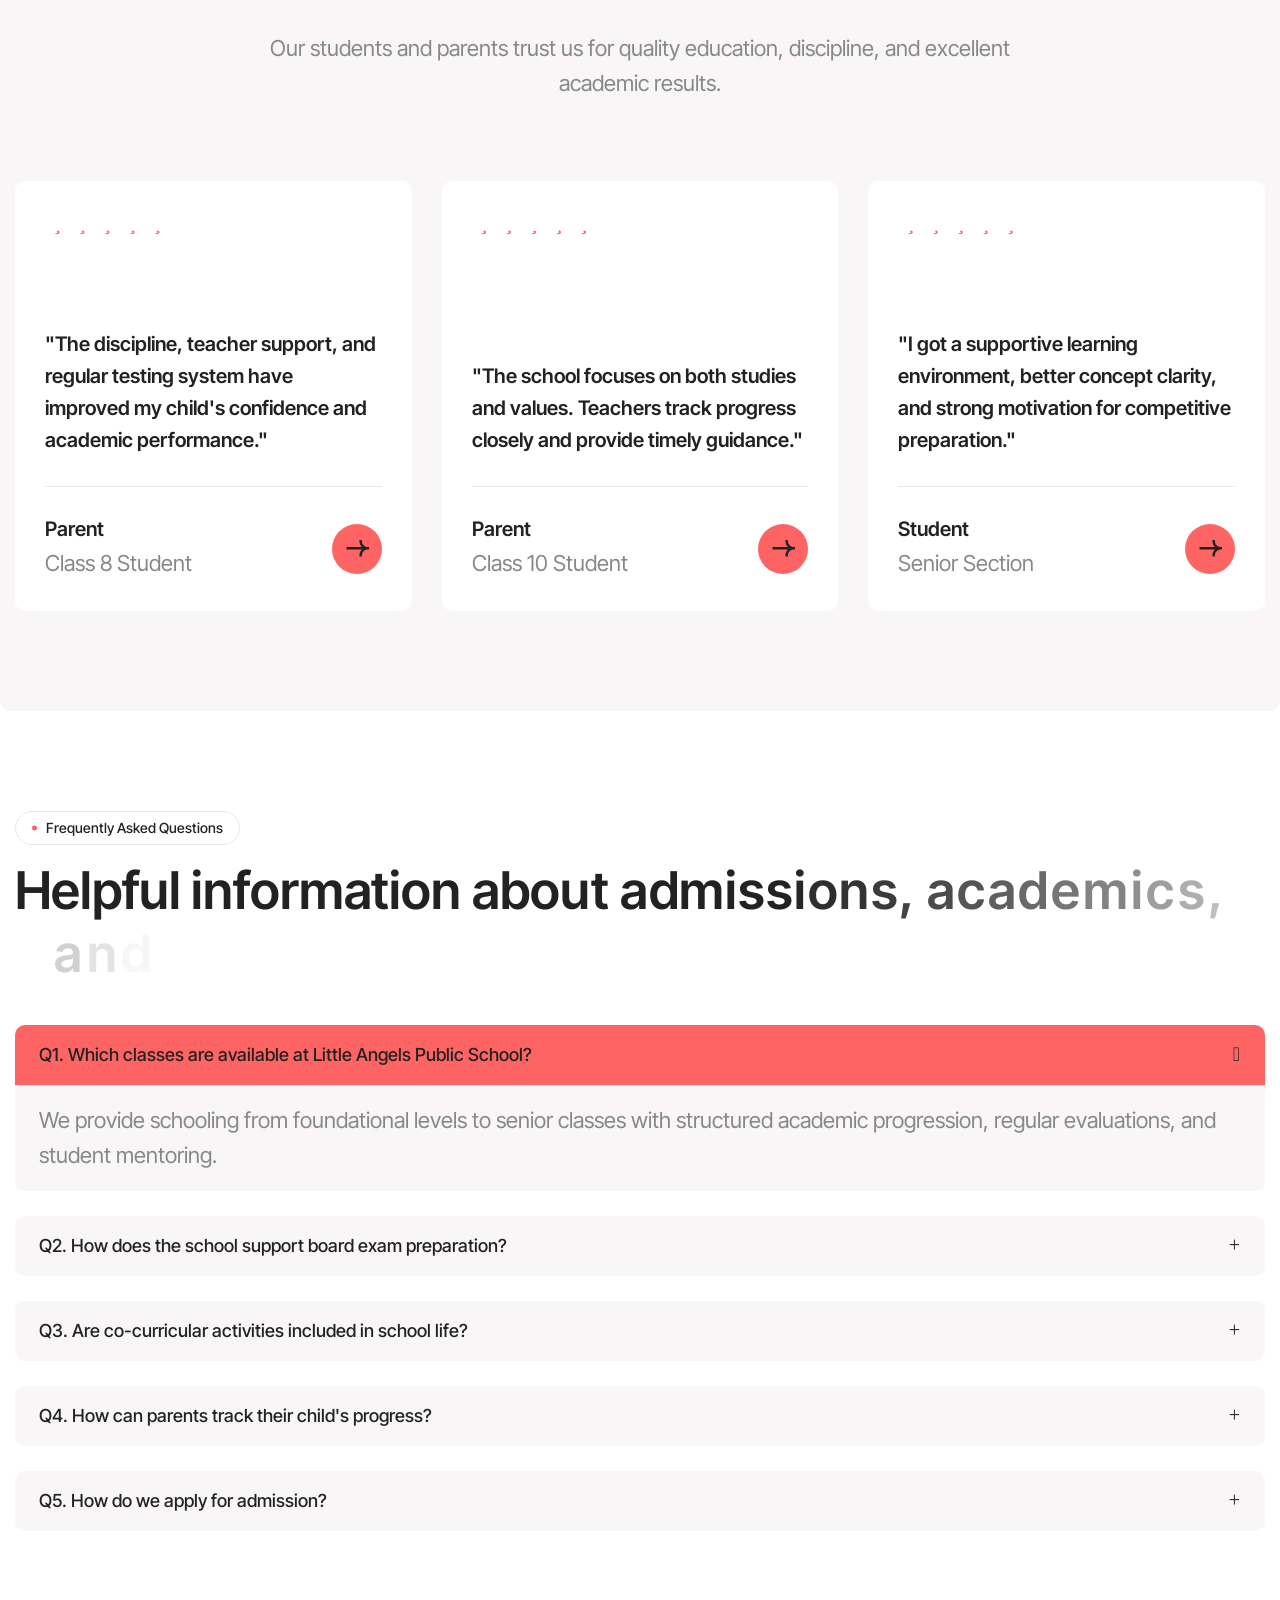
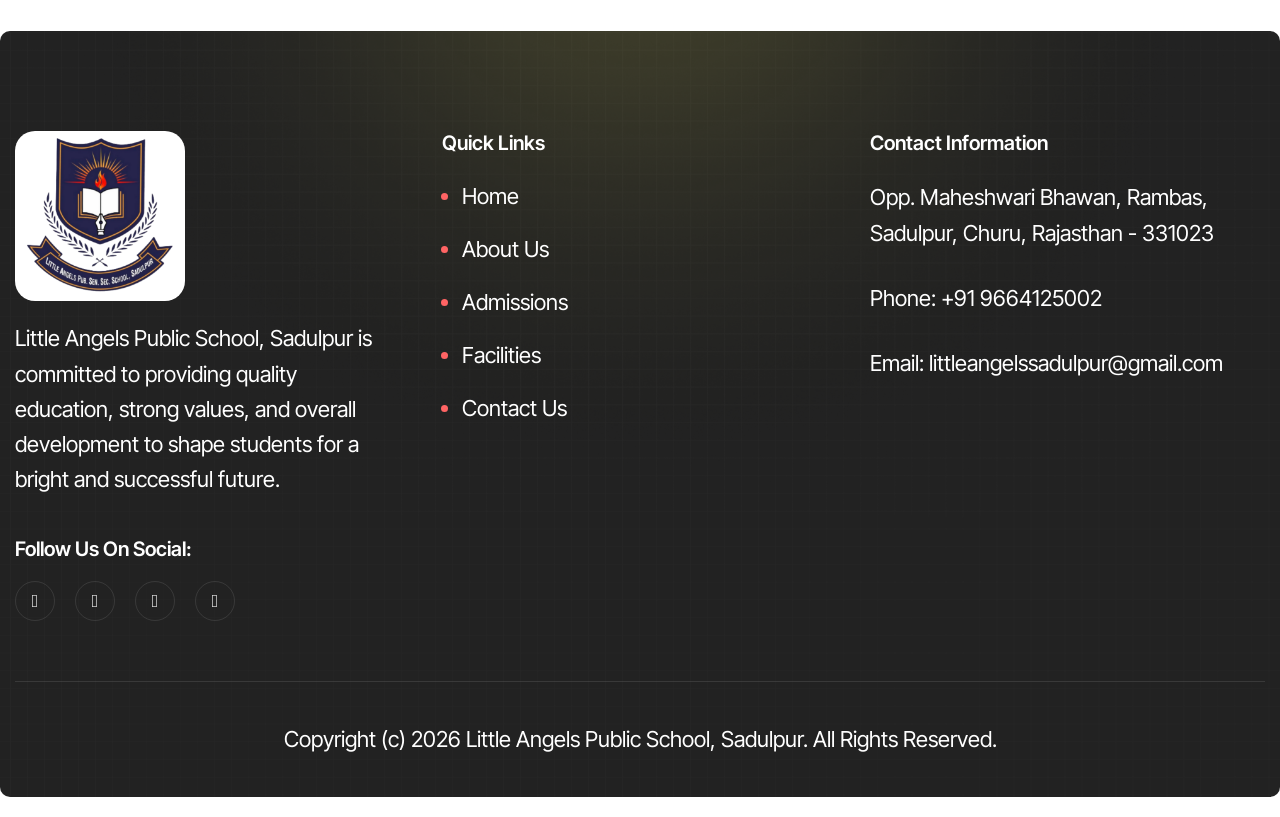
==== commit f05a580f: "sefs" ====
--- a/about.html
+++ b/about.html
@@ -12,7 +12,7 @@
   <!-- Page Title -->
   <title>Little Angels Public School</title>
   <!-- Favicon Icon -->
-  <link rel="shortcut icon" type="image/x-icon" href="https://lapssadulpur.netlify.app/images/logo.png" />
+  <link rel="shortcut icon" type="image/x-icon" href="images/logo.png" />
   <!-- Google Fonts Css-->
   <link rel="preconnect" href="https://fonts.googleapis.com" />
   <link rel="preconnect" href="https://fonts.gstatic.com" crossorigin />
@@ -45,7 +45,7 @@
     <div class="loading-container">
       <div class="loading"></div>
       <div id="loading-icon">
-        <img src="https://lapssadulpur.netlify.app/images/logo.png" width="300" alt="" />
+        <img src="images/logo.png" width="300" alt="" />
       </div>
     </div>
   </div>
@@ -58,7 +58,7 @@
         <div class="container">
           <!-- Logo Start -->
           <a class="navbar-brand" href="index.html">
-            <img src="https://lapssadulpur.netlify.app/images/logo.png" width="90" alt="Little Angels Public School Logo" />
+            <img src="images/logo.png" width="90" alt="Little Angels Public School Logo" />
           </a>
           <!-- Logo End -->
 
@@ -111,7 +111,7 @@
   </header>
   <!-- Header End -->
 
-  <div class="page-header bg-section dark-section parallaxie" style="background-image: url('https://lapssadulpur.netlify.app/images/image.png')">
+  <div class="page-header bg-section dark-section parallaxie" style="background-image: url('images/image.png')">
     <div class="container">
       <div class="row">
         <div class="col-lg-12">
@@ -148,7 +148,7 @@
                 <div class="approach-item-box">
                   <div class="approach-item-box-header">
                     <div class="icon-box">
-                      <img src="https://lapssadulpur.netlify.app/images/icon-mission-vision-item-1-metal.svg" alt="Our mission" />
+                      <img src="images/icon-mission-vision-item-1-metal.svg" alt="Our mission" />
                     </div>
                     <div class="approach-item-box-title">
                       <h3>Our Mission</h3>
@@ -164,7 +164,7 @@
                 <div class="approach-item-box">
                   <div class="approach-item-box-header">
                     <div class="icon-box">
-                      <img src="https://lapssadulpur.netlify.app/images/icon-mission-vision-item-2-metal.svg" alt="Our vision" />
+                      <img src="images/icon-mission-vision-item-2-metal.svg" alt="Our vision" />
                     </div>
                     <div class="approach-item-box-title">
                       <h3>Our Vision</h3>
@@ -181,7 +181,7 @@
               <div class="approach-item wow fadeInUp" data-wow-delay="0.6s">
                 <div class="approach-item-header">
                   <div class="icon-box">
-                    <img src="https://lapssadulpur.netlify.app/images/icon-about-us-1-metal.svg" alt="Learning method" />
+                    <img src="images/icon-about-us-1-metal.svg" alt="Learning method" />
                   </div>
                   <div class="approach-item-header-content">
                     <h3>Principal-Led Academic Framework</h3>
@@ -240,7 +240,7 @@
             </div>
             <div class="feature-item-body">
               <div class="icon-box">
-                <img src="https://lapssadulpur.netlify.app/images/icon-service-item-1-metal.svg" alt="Primary foundation" />
+                <img src="images/icon-service-item-1-metal.svg" alt="Primary foundation" />
               </div>
               <div class="feature-item-body-image">
                 <figure>
@@ -267,7 +267,7 @@
             </div>
             <div class="feature-item-body">
               <div class="icon-box">
-                <img src="https://lapssadulpur.netlify.app/images/icon-service-item-2-metal.svg" alt="Secondary excellence" />
+                <img src="images/icon-service-item-2-metal.svg" alt="Secondary excellence" />
               </div>
               <div class="feature-item-body-image">
                 <figure>
@@ -295,7 +295,7 @@
             </div>
             <div class="feature-item-body">
               <div class="icon-box">
-                <img src="https://lapssadulpur.netlify.app/images/icon-service-item-3-metal.svg" alt="Competitive preparation" />
+                <img src="images/icon-service-item-3-metal.svg" alt="Competitive preparation" />
               </div>
               <div class="feature-item-body-image">
                 <figure>
@@ -323,7 +323,7 @@
             </div>
             <div class="feature-item-body">
               <div class="icon-box">
-                <img src="https://lapssadulpur.netlify.app/images/icon-service-item-4-metal.svg" alt="Co-curricular growth" />
+                <img src="images/icon-service-item-4-metal.svg" alt="Co-curricular growth" />
               </div>
               <div class="feature-item-body-image">
                 <figure>
@@ -345,11 +345,11 @@
             </div>
             <div class="feature-item-body">
               <div class="icon-box">
-                <img src="https://lapssadulpur.netlify.app/images/icon-service-item-1-metal.svg" alt="" />
-              </div>
-              <div class="feature-item-body-image">
-                <figure>
-                  <img src="https://lapssadulpur.netlify.app/images/icons/2.png" alt="" />
+                <img src="images/icon-service-item-1-metal.svg" alt="" />
+              </div>
+              <div class="feature-item-body-image">
+                <figure>
+                  <img src="images/icons/2.png" alt="" />
                 </figure>
               </div>
             </div>
@@ -366,11 +366,11 @@
             </div>
             <div class="feature-item-body">
               <div class="icon-box">
-                <img src="https://lapssadulpur.netlify.app/images/icon-service-item-2-metal.svg" alt="" />
-              </div>
-              <div class="feature-item-body-image">
-                <figure>
-                  <img src="https://lapssadulpur.netlify.app/images/icons/3.png" alt="" />
+                <img src="images/icon-service-item-2-metal.svg" alt="" />
+              </div>
+              <div class="feature-item-body-image">
+                <figure>
+                  <img src="images/icons/3.png" alt="" />
                 </figure>
               </div>
             </div>
@@ -387,11 +387,11 @@
             </div>
             <div class="feature-item-body">
               <div class="icon-box">
-                <img src="https://lapssadulpur.netlify.app/images/icon-service-item-3-metal.svg" alt="" />
-              </div>
-              <div class="feature-item-body-image">
-                <figure>
-                  <img src="https://lapssadulpur.netlify.app/images/icons/4.png" alt="" />
+                <img src="images/icon-service-item-3-metal.svg" alt="" />
+              </div>
+              <div class="feature-item-body-image">
+                <figure>
+                  <img src="images/icons/4.png" alt="" />
                 </figure>
               </div>
             </div>
@@ -408,11 +408,11 @@
             </div>
             <div class="feature-item-body">
               <div class="icon-box">
-                <img src="https://lapssadulpur.netlify.app/images/icon-service-item-4-metal.svg" alt="" />
-              </div>
-              <div class="feature-item-body-image">
-                <figure>
-                  <img src="https://lapssadulpur.netlify.app/images/icons/5.png" alt="" />
+                <img src="images/icon-service-item-4-metal.svg" alt="" />
+              </div>
+              <div class="feature-item-body-image">
+                <figure>
+                  <img src="images/icons/5.png" alt="" />
                 </figure>
               </div>
             </div>
@@ -429,11 +429,11 @@
             </div>
             <div class="feature-item-body">
               <div class="icon-box">
-                <img src="https://lapssadulpur.netlify.app/images/icon-service-item-1-metal.svg" alt="" />
-              </div>
-              <div class="feature-item-body-image">
-                <figure>
-                  <img src="https://lapssadulpur.netlify.app/images/icons/6.png" alt="" />
+                <img src="images/icon-service-item-1-metal.svg" alt="" />
+              </div>
+              <div class="feature-item-body-image">
+                <figure>
+                  <img src="images/icons/6.png" alt="" />
                 </figure>
               </div>
             </div>
@@ -450,11 +450,11 @@
             </div>
             <div class="feature-item-body">
               <div class="icon-box">
-                <img src="https://lapssadulpur.netlify.app/images/icon-service-item-2-metal.svg" alt="" />
-              </div>
-              <div class="feature-item-body-image">
-                <figure>
-                  <img src="https://lapssadulpur.netlify.app/images/icons/7.png" alt="" />
+                <img src="images/icon-service-item-2-metal.svg" alt="" />
+              </div>
+              <div class="feature-item-body-image">
+                <figure>
+                  <img src="images/icons/7.png" alt="" />
                 </figure>
               </div>
             </div>
@@ -463,7 +463,7 @@
       </div>
     </div>
   </div>
-  <div class="cta-box bg-section dark-section parallaxie" style="background-image: url('https://lapssadulpur.netlify.app/images/image.png')">
+  <div class="cta-box bg-section dark-section parallaxie" style="background-image: url('images/image.png')">
     <div class="container">
       <div class="row">
         <div class="col-lg-12">
@@ -481,7 +481,7 @@
             <div class="cta-box-items-list wow fadeInUp" data-wow-delay="0.4s">
               <div class="cta-box-item">
                 <div class="icon-box">
-                  <img src="https://lapssadulpur.netlify.app/images/icon-what-we-item-1-metal.svg" alt="Admission support" />
+                  <img src="images/icon-what-we-item-1-metal.svg" alt="Admission support" />
                 </div>
                 <div class="cta-box-item-content">
                   <h3>Quick Admission Assistance</h3>
@@ -490,7 +490,7 @@
               </div>
               <div class="cta-box-item">
                 <div class="icon-box">
-                  <img src="https://lapssadulpur.netlify.app/images/icon-what-we-item-2-metal.svg" alt="Parent support" />
+                  <img src="images/icon-what-we-item-2-metal.svg" alt="Parent support" />
                 </div>
                 <div class="cta-box-item-content">
                   <h3>Academic Counseling</h3>
@@ -506,7 +506,7 @@
       </div>
     </div>
   </div>
-  <div class="our-testimonials bg-section parallaxie" style="background-image: url('https://lapssadulpur.netlify.app/images/dark-section-bg-image.png')">
+  <div class="our-testimonials bg-section parallaxie" style="background-image: url('images/dark-section-bg-image.png')">
     <div class="container">
       <div class="row section-row">
         <div class="col-lg-12">
@@ -538,7 +538,7 @@
                           <h3>Parent</h3>
                           <p>Class 8 Student</p>
                         </div>
-                        <div class="testimonial-item-quote"><img src="https://lapssadulpur.netlify.app/images/arrow-primary.svg" alt="Quote" /></div>
+                        <div class="testimonial-item-quote"><img src="images/arrow-primary.svg" alt="Quote" /></div>
                       </div>
                     </div>
                   </div>
@@ -559,7 +559,7 @@
                           <h3>Parent</h3>
                           <p>Class 10 Student</p>
                         </div>
-                        <div class="testimonial-item-quote"><img src="https://lapssadulpur.netlify.app/images/arrow-primary.svg" alt="Quote" /></div>
+                        <div class="testimonial-item-quote"><img src="images/arrow-primary.svg" alt="Quote" /></div>
                       </div>
                     </div>
                   </div>
@@ -580,7 +580,7 @@
                           <h3>Student</h3>
                           <p>Senior Section</p>
                         </div>
-                        <div class="testimonial-item-quote"><img src="https://lapssadulpur.netlify.app/images/arrow-primary.svg" alt="Quote" /></div>
+                        <div class="testimonial-item-quote"><img src="images/arrow-primary.svg" alt="Quote" /></div>
                       </div>
                     </div>
                   </div>
@@ -692,7 +692,7 @@
         <div class="col-xl-4">
           <div class="about-footer-metal">
             <div class="footer-logo-metal">
-              <img style="background-color: #fff; border-radius: 20px" src="https://lapssadulpur.netlify.app/images/logo.png" alt="" />
+              <img style="background-color: #fff; border-radius: 20px" src="images/logo.png" alt="" />
             </div>
 
             <div class="about-footer-content-metal">
@@ -777,7 +777,7 @@
                     />
 
                     <button type="submit" class="newsletter-btn">
-                      <img src="https://lapssadulpur.netlify.app/images/arrow-primary.svg" alt="" />
+                      <img src="images/arrow-primary.svg" alt="" />
                     </button>
                   </div>
                 </form> -->
--- a/css/custom.css
+++ b/css/custom.css
@@ -320,7 +320,7 @@
   width: 40px;
   height: 40px;
   background-color: var(--primary-color);
-  background-image: url("https://lapssadulpur.netlify.app/images/arrow-white.svg");
+  background-image: url("../images/arrow-white.svg");
   background-repeat: no-repeat;
   background-position: center center;
   background-size: 18px auto;
@@ -331,7 +331,7 @@
 
 .btn-default:hover::before {
   background-color: var(--white-color);
-  background-image: url("https://lapssadulpur.netlify.app/images/arrow-primary.svg");
+  background-image: url("../images/arrow-primary.svg");
 }
 
 .btn-default::after {
@@ -363,7 +363,7 @@
 
 .btn-default.btn-highlighted:hover::before {
   background-color: var(--primary-color);
-  background-image: url("https://lapssadulpur.netlify.app/images/arrow-white.svg");
+  background-image: url("../images/arrow-white.svg");
 }
 
 .readmore-btn {
@@ -387,7 +387,7 @@
   width: 24px;
   background-color: var(--accent-color);
   border-radius: 100px;
-  background-image: url("https://lapssadulpur.netlify.app/images/arrow-primary.svg");
+  background-image: url("../images/arrow-primary.svg");
   background-repeat: no-repeat;
   background-position: center center;
   background-size: 12px auto;
@@ -471,7 +471,7 @@
 
 .dark-section {
   background-color: var(--primary-color);
-  background-image: url("https://lapssadulpur.netlify.app/images/dark-section-bg-image.png");
+  background-image: url("../images/dark-section-bg-image.png");
   background-repeat: no-repeat;
   background-position: top center;
   background-size: cover;
@@ -935,7 +935,7 @@
 
 .hero {
   position: relative;
-  background-image: url("https://lapssadulpur.netlify.app/images/hero-bg-image.jpg");
+  background-image: url("../images/hero-bg-image.jpg");
   padding: 190px 0 80px;
   margin-top: 20px;
   overflow: hidden;
@@ -960,7 +960,7 @@
   position: absolute;
   bottom: -85px;
   right: -200px;
-  background-image: url("https://lapssadulpur.netlify.app/images/hero-car-image.png");
+  background-image: url("../images/hero-car-image.png");
   background-repeat: no-repeat;
   background-position: center center;
   background-size: cover;
@@ -1481,7 +1481,7 @@
 
 .about-info-item.box-2 {
   background: var(--primary-color);
-  background-image: url("https://lapssadulpur.netlify.app/images/about-us-item-bg-image.png");
+  background-image: url("../images/about-us-item-bg-image.png");
   background-repeat: no-repeat;
   background-position: top right;
   background-size: auto;
@@ -1686,7 +1686,7 @@
   position: absolute;
   top: 0;
   right: 40px;
-  background: url("https://lapssadulpur.netlify.app/images/section-bg-corner-image-1.png") no-repeat;
+  background: url("../images/section-bg-corner-image-1.png") no-repeat;
   background-position: center center;
   background-size: cover;
   width: 62px;
@@ -1699,7 +1699,7 @@
   position: absolute;
   left: -20px;
   bottom: -20px;
-  background: url("https://lapssadulpur.netlify.app/images/section-bg-corner-image-2.png") no-repeat;
+  background: url("../images/section-bg-corner-image-2.png") no-repeat;
   background-position: center center;
   background-size: cover;
   width: 140px;
@@ -2121,7 +2121,7 @@
   position: absolute;
   left: -20px;
   bottom: -20px;
-  background: url("https://lapssadulpur.netlify.app/images/section-bg-corner-image-2.png") no-repeat;
+  background: url("../images/section-bg-corner-image-2.png") no-repeat;
   background-position: center center;
   background-size: cover;
   width: 140px;
@@ -2133,7 +2133,7 @@
   position: absolute;
   top: 0;
   right: 40px;
-  background: url("https://lapssadulpur.netlify.app/images/section-bg-corner-image-3.png") no-repeat;
+  background: url("../images/section-bg-corner-image-3.png") no-repeat;
   background-position: center center;
   background-size: cover;
   width: 62px;
@@ -2152,7 +2152,7 @@
 
 .how-it-work-item-list {
   padding: 0 calc(((100vw - 1500px) / 2) - 5px);
-  background: url("https://lapssadulpur.netlify.app/images/how-work-bg-image.png") no-repeat;
+  background: url("../images/how-work-bg-image.png") no-repeat;
   background-position: center center;
   background-size: 100% auto;
 }
@@ -2707,7 +2707,7 @@
 .our-testimonials {
   position: relative;
   padding: 100px 0;
-  background-image: url("https://lapssadulpur.netlify.app/images/testimonial-bg-image.png");
+  background-image: url("../images/testimonial-bg-image.png");
   background-repeat: no-repeat;
   background-size: 100% auto;
   background-position: center center;
@@ -3034,7 +3034,7 @@
 
 .cta-box {
   position: relative;
-  background-image: url("https://lapssadulpur.netlify.app/images/cta-box-bg-image.jpg");
+  background-image: url("../images/cta-box-bg-image.jpg");
   background-repeat: no-repeat;
   background-size: cover;
   background-position: center center;
@@ -3441,7 +3441,7 @@
 
 .page-header {
   position: relative;
-  background-image: url("https://lapssadulpur.netlify.app/images/page-header-bg.jpg");
+  background-image: url("../images/page-header-bg.jpg");
   background-position: center center;
   background-repeat: no-repeat;
   background-size: cover;
@@ -4098,7 +4098,7 @@
   top: 50%;
   transform: translateY(-50%);
   right: 0;
-  background: url("https://lapssadulpur.netlify.app/images/arrow-accent.svg") no-repeat;
+  background: url("../images/arrow-accent.svg") no-repeat;
   background-position: center center;
   background-size: cover;
   width: 18px;
@@ -4200,7 +4200,7 @@
 
 .sidebar-cta-btn .btn-default::before {
   background-color: var(--accent-color);
-  background-image: url("https://lapssadulpur.netlify.app/images/arrow-primary.svg");
+  background-image: url("../images/arrow-primary.svg");
 }
 
 .sidebar-cta-btn .btn-default:hover {
@@ -4669,7 +4669,7 @@
 }
 
 .post-entry blockquote {
-  background: var(--secondary-color) url("https://lapssadulpur.netlify.app/images/icon-blockquote.svg");
+  background: var(--secondary-color) url("../images/icon-blockquote.svg");
   background-repeat: no-repeat;
   background-position: 30px 30px;
   background-size: 45px;
@@ -7299,7 +7299,7 @@
 
 .hero-stone {
   position: relative;
-  background-image: url("https://lapssadulpur.netlify.app/images/hero-bg-stone.jpg");
+  background-image: url("../images/hero-bg-stone.jpg");
   min-height: 1060px;
   padding: 140px 0 50px;
   align-content: end;
@@ -7611,7 +7611,7 @@
   position: absolute;
   left: -20px;
   bottom: -20px;
-  background: url("https://lapssadulpur.netlify.app/images/section-bg-corner-image-2.png");
+  background: url("../images/section-bg-corner-image-2.png");
   background-repeat: no-repeat;
   background-size: cover;
   background-position: center center;
@@ -7624,7 +7624,7 @@
   position: absolute;
   top: 0;
   right: 40px;
-  background: url("https://lapssadulpur.netlify.app/images/section-bg-corner-image-1.png");
+  background: url("../images/section-bg-corner-image-1.png");
   background-repeat: no-repeat;
   background-size: cover;
   background-position: center center;
@@ -7867,7 +7867,7 @@
   position: absolute;
   left: 20px;
   bottom: -20px;
-  background: url("https://lapssadulpur.netlify.app/images/section-bg-corner-image-4.png");
+  background: url("../images/section-bg-corner-image-4.png");
   background-repeat: no-repeat;
   background-size: cover;
   background-position: center center;
@@ -7880,7 +7880,7 @@
   position: absolute;
   top: 0;
   right: 40px;
-  background: url("https://lapssadulpur.netlify.app/images/section-bg-corner-image-3.png");
+  background: url("../images/section-bg-corner-image-3.png");
   background-repeat: no-repeat;
   background-size: cover;
   background-position: center center;
@@ -7916,8 +7916,8 @@
   position: absolute;
   right: -1px;
   bottom: -1px;
-  mask: url("https://lapssadulpur.netlify.app/images/box-bg-shape-img.svg");
-  -webkit-mask: url("https://lapssadulpur.netlify.app/images/box-bg-shape-img.svg");
+  mask: url("../images/box-bg-shape-img.svg");
+  -webkit-mask: url("../images/box-bg-shape-img.svg");
   background-color: var(--primary-color);
   mask-repeat: no-repeat;
   mask-position: right bottom;
@@ -8551,7 +8551,7 @@
 
 .book-appointment-stone {
   position: relative;
-  background-image: url("https://lapssadulpur.netlify.app/images/book-appointment-bg-stone.jpg");
+  background-image: url("../images/book-appointment-bg-stone.jpg");
   padding: 100px 0;
   overflow: hidden;
 }
@@ -8759,7 +8759,7 @@
   position: absolute;
   top: 0;
   right: 40px;
-  background: url("https://lapssadulpur.netlify.app/images/section-bg-corner-image-1.png");
+  background: url("../images/section-bg-corner-image-1.png");
   background-repeat: no-repeat;
   background-size: cover;
   background-position: center center;
@@ -8772,7 +8772,7 @@
   position: absolute;
   left: 0;
   bottom: 0;
-  background: url("https://lapssadulpur.netlify.app/images/section-bg-corner-image-5.png");
+  background: url("../images/section-bg-corner-image-5.png");
   background-repeat: no-repeat;
   background-size: cover;
   background-position: center center;
@@ -10810,43 +10810,43 @@
 
 @media (max-width: 767px) {
   .hero-metal-swiper .swiper-slide:nth-child(1) .hero-slide-metal {
-    background-image: url("https://lapssadulpur.netlify.app/images/mobile1.png") !important;
+    background-image: url("../images/mobile1.png") !important;
   }
 
   .hero-metal-swiper .swiper-slide:nth-child(2) .hero-slide-metal {
-    background-image: url("https://lapssadulpur.netlify.app/images/mobile2.png") !important;
+    background-image: url("../images/mobile2.png") !important;
   }
 
   .hero-metal-swiper .swiper-slide:nth-child(3) .hero-slide-metal {
-    background-image: url("https://lapssadulpur.netlify.app/images/mobile3.png") !important;
+    background-image: url("../images/mobile3.png") !important;
   }
 
   .hero-metal-swiper .swiper-slide:nth-child(4) .hero-slide-metal {
-    background-image: url("https://lapssadulpur.netlify.app/images/mobile4.png") !important;
+    background-image: url("../images/mobile4.png") !important;
   }
 
   .hero-metal-swiper .swiper-slide:nth-child(5) .hero-slide-metal {
-    background-image: url("https://lapssadulpur.netlify.app/images/mobile5.png") !important;
+    background-image: url("../images/mobile5.png") !important;
   }
 
   .hero-metal-swiper .swiper-slide:nth-child(6) .hero-slide-metal {
-    background-image: url("https://lapssadulpur.netlify.app/images/mobile6.png") !important;
+    background-image: url("../images/mobile6.png") !important;
   }
 
   .hero-metal-swiper .swiper-slide:nth-child(7) .hero-slide-metal {
-    background-image: url("https://lapssadulpur.netlify.app/images/mobile7.png") !important;
+    background-image: url("../images/mobile7.png") !important;
   }
 
   .hero-metal-swiper .swiper-slide:nth-child(8) .hero-slide-metal {
-    background-image: url("https://lapssadulpur.netlify.app/images/mobile8.png") !important;
+    background-image: url("../images/mobile8.png") !important;
   }
 
   .hero-metal-swiper .swiper-slide:nth-child(9) .hero-slide-metal {
-    background-image: url("https://lapssadulpur.netlify.app/images/mobile9.png") !important;
+    background-image: url("../images/mobile9.png") !important;
   }
 
   .hero-metal-swiper .swiper-slide:nth-child(10) .hero-slide-metal {
-    background-image: url("https://lapssadulpur.netlify.app/images/mobile10.png") !important;
+    background-image: url("../images/mobile10.png") !important;
   }
 
   .hero-mobile-heading {
@@ -10980,8 +10980,8 @@
   bottom: 0;
   width: 20px;
   height: 20px;
-  mask: url("https://lapssadulpur.netlify.app/images/image-corner-bg-shape.svg");
-  -webkit-mask: url("https://lapssadulpur.netlify.app/images/image-corner-bg-shape.svg");
+  mask: url("../images/image-corner-bg-shape.svg");
+  -webkit-mask: url("../images/image-corner-bg-shape.svg");
   background-color: var(--white-color);
   mask-repeat: no-repeat;
   mask-size: cover;
@@ -11440,7 +11440,7 @@
   position: absolute;
   left: -20px;
   bottom: -20px;
-  /* background: url("https://lapssadulpur.netlify.app/images/section-bg-corner-image-2.png"); */
+  /* background: url("../images/section-bg-corner-image-2.png"); */
   background-repeat: no-repeat;
   background-size: cover;
   background-position: center center;
@@ -11453,7 +11453,7 @@
   position: absolute;
   top: 0;
   right: 40px;
-  /* background: url("https://lapssadulpur.netlify.app/images/section-bg-corner-image-1.png"); */
+  /* background: url("../images/section-bg-corner-image-1.png"); */
   background-repeat: no-repeat;
   background-size: cover;
   background-position: center center;
@@ -11865,7 +11865,7 @@
 .our-pricing-metal {
   position: relative;
   padding: 100px 0;
-  /* background-image: url("https://lapssadulpur.netlify.app/images/pricing-bg-image-metal.png"); */
+  /* background-image: url("../images/pricing-bg-image-metal.png"); */
   background-repeat: no-repeat;
   background-size: 100% auto;
   background-position: center center;
@@ -11877,7 +11877,7 @@
   position: absolute;
   left: -20px;
   bottom: -20px;
-  /* background: url("https://lapssadulpur.netlify.app/images/section-bg-corner-image-2.png") no-repeat; */
+  /* background: url("../images/section-bg-corner-image-2.png") no-repeat; */
   background-position: center center;
   background-size: cover;
   width: 140px;
@@ -11889,7 +11889,7 @@
   position: absolute;
   top: 0;
   right: 40px;
-  /* background: url("https://lapssadulpur.netlify.app/images/section-bg-corner-image-1.png") no-repeat; */
+  /* background: url("../images/section-bg-corner-image-1.png") no-repeat; */
   background-position: center center;
   background-size: cover;
   width: 62px;
@@ -12237,7 +12237,7 @@
   position: absolute;
   left: -20px;
   bottom: -20px;
-  /* background: url("https://lapssadulpur.netlify.app/images/section-bg-corner-image-2.png") no-repeat; */
+  /* background: url("../images/section-bg-corner-image-2.png") no-repeat; */
   background-position: center center;
   background-size: cover;
   width: 140px;
@@ -12249,7 +12249,7 @@
   position: absolute;
   top: 0;
   right: 40px;
-  /* background: url("https://lapssadulpur.netlify.app/images/section-bg-corner-image-1.png") no-repeat; */
+  /* background: url("../images/section-bg-corner-image-1.png") no-repeat; */
   background-position: center center;
   background-size: cover;
   width: 62px;
@@ -12723,7 +12723,7 @@
 
 .what-we-do-metal {
   position: relative;
-  background-image: url("https://lapssadulpur.netlify.app/images/bg.jpg");
+  background-image: url("../images/bg.jpg");
   padding: 100px 0;
   overflow: hidden;
 }
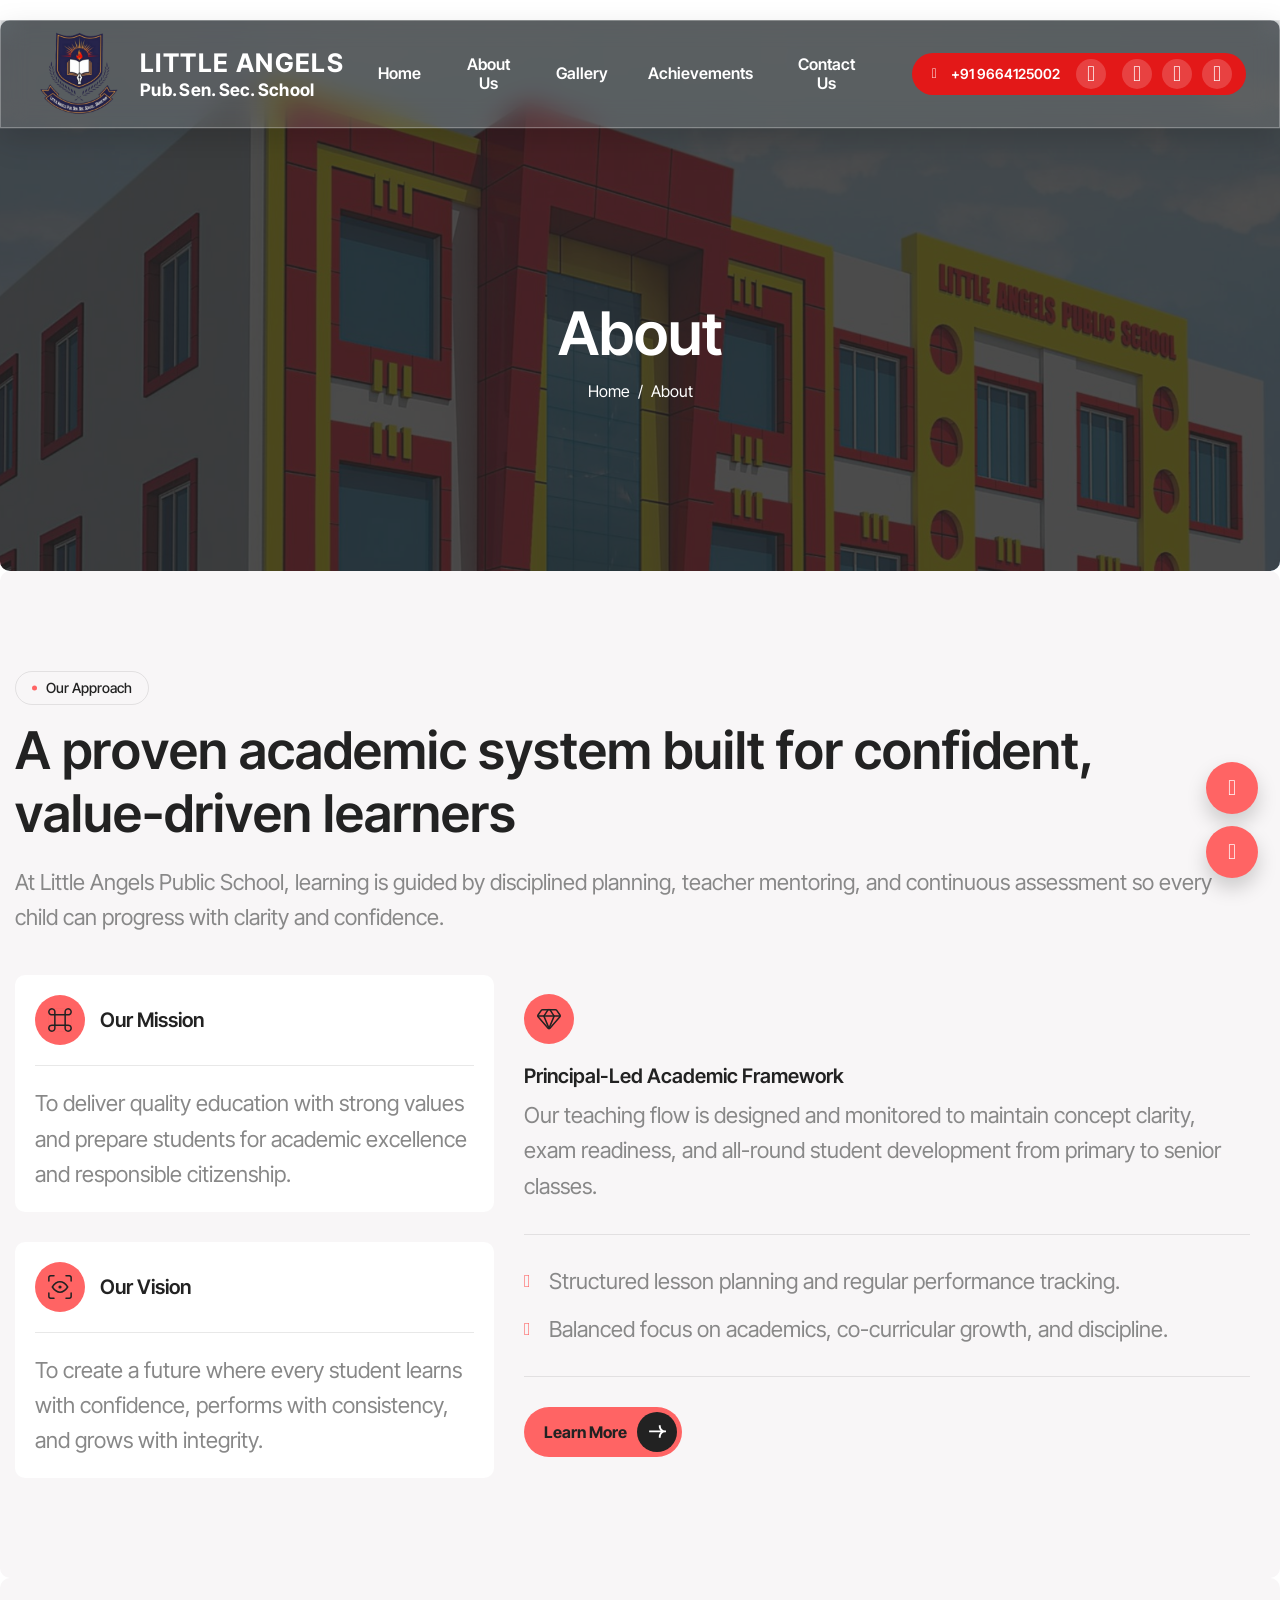
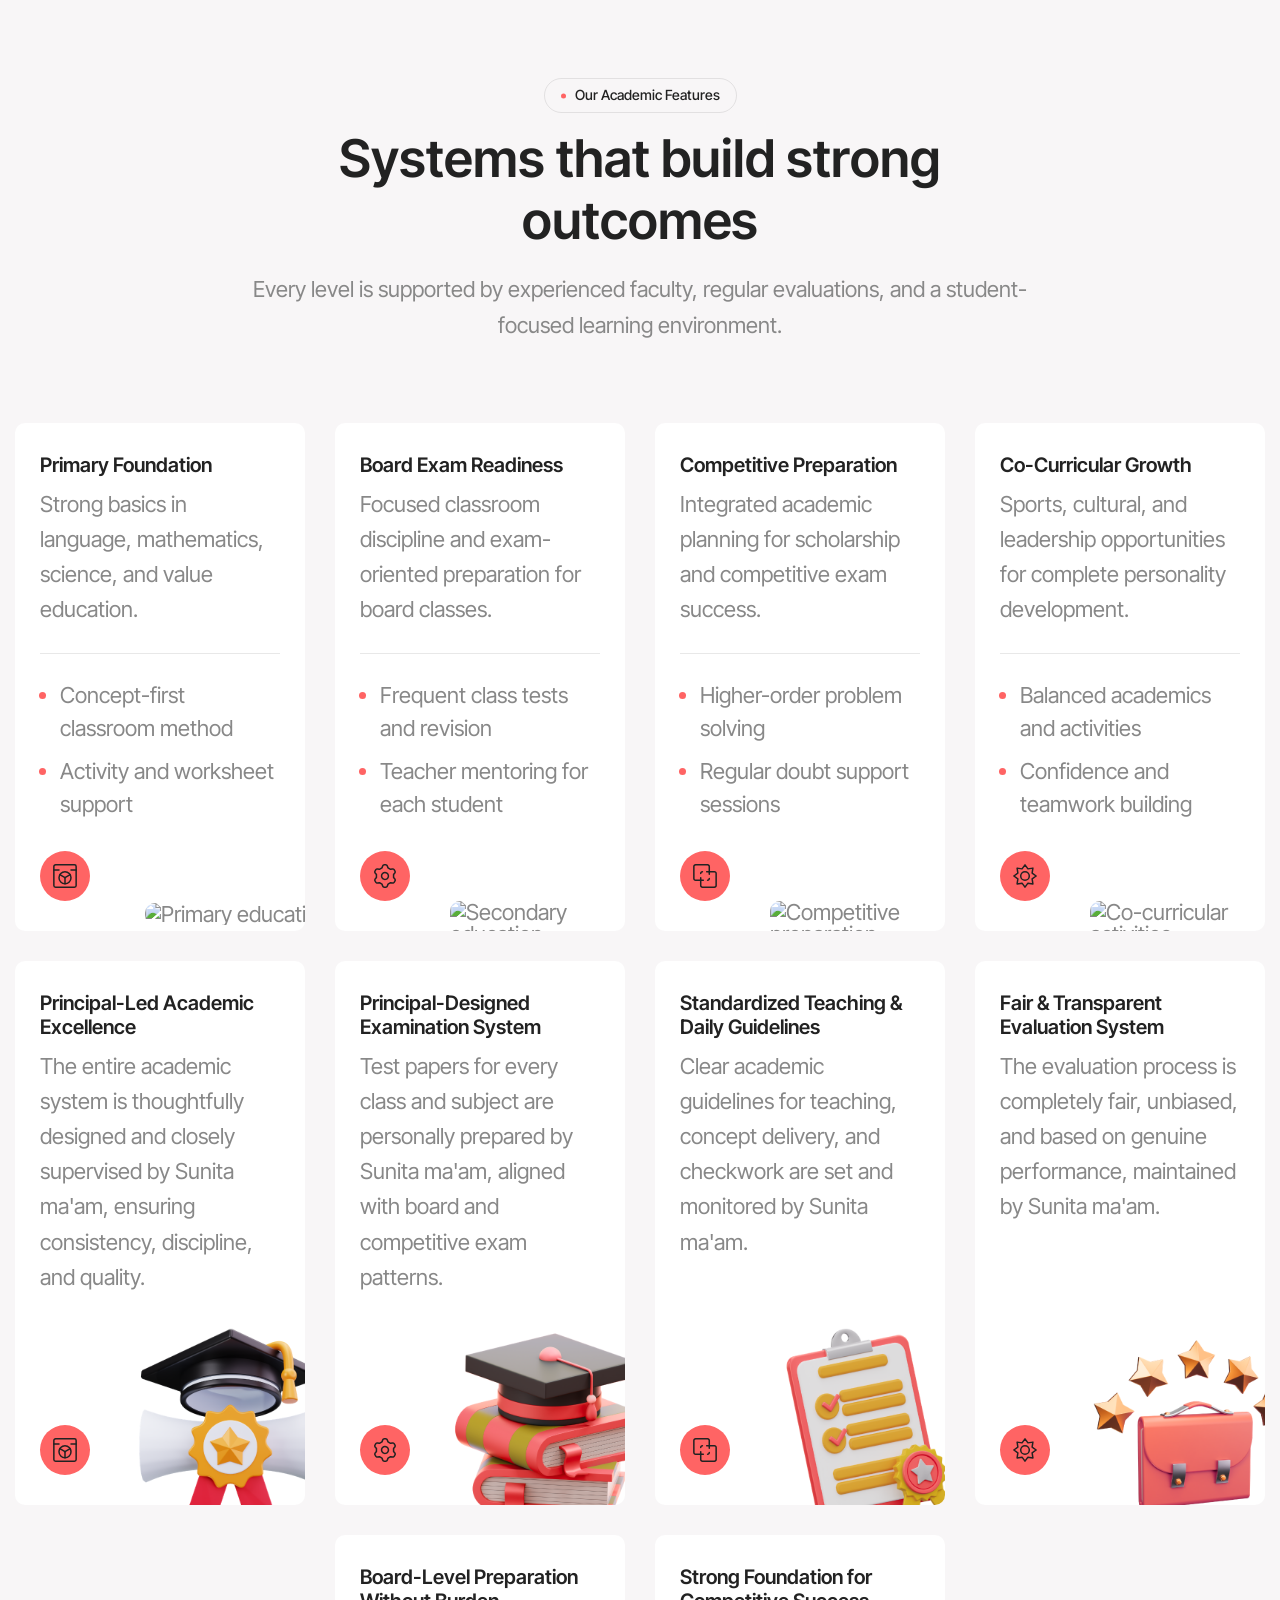
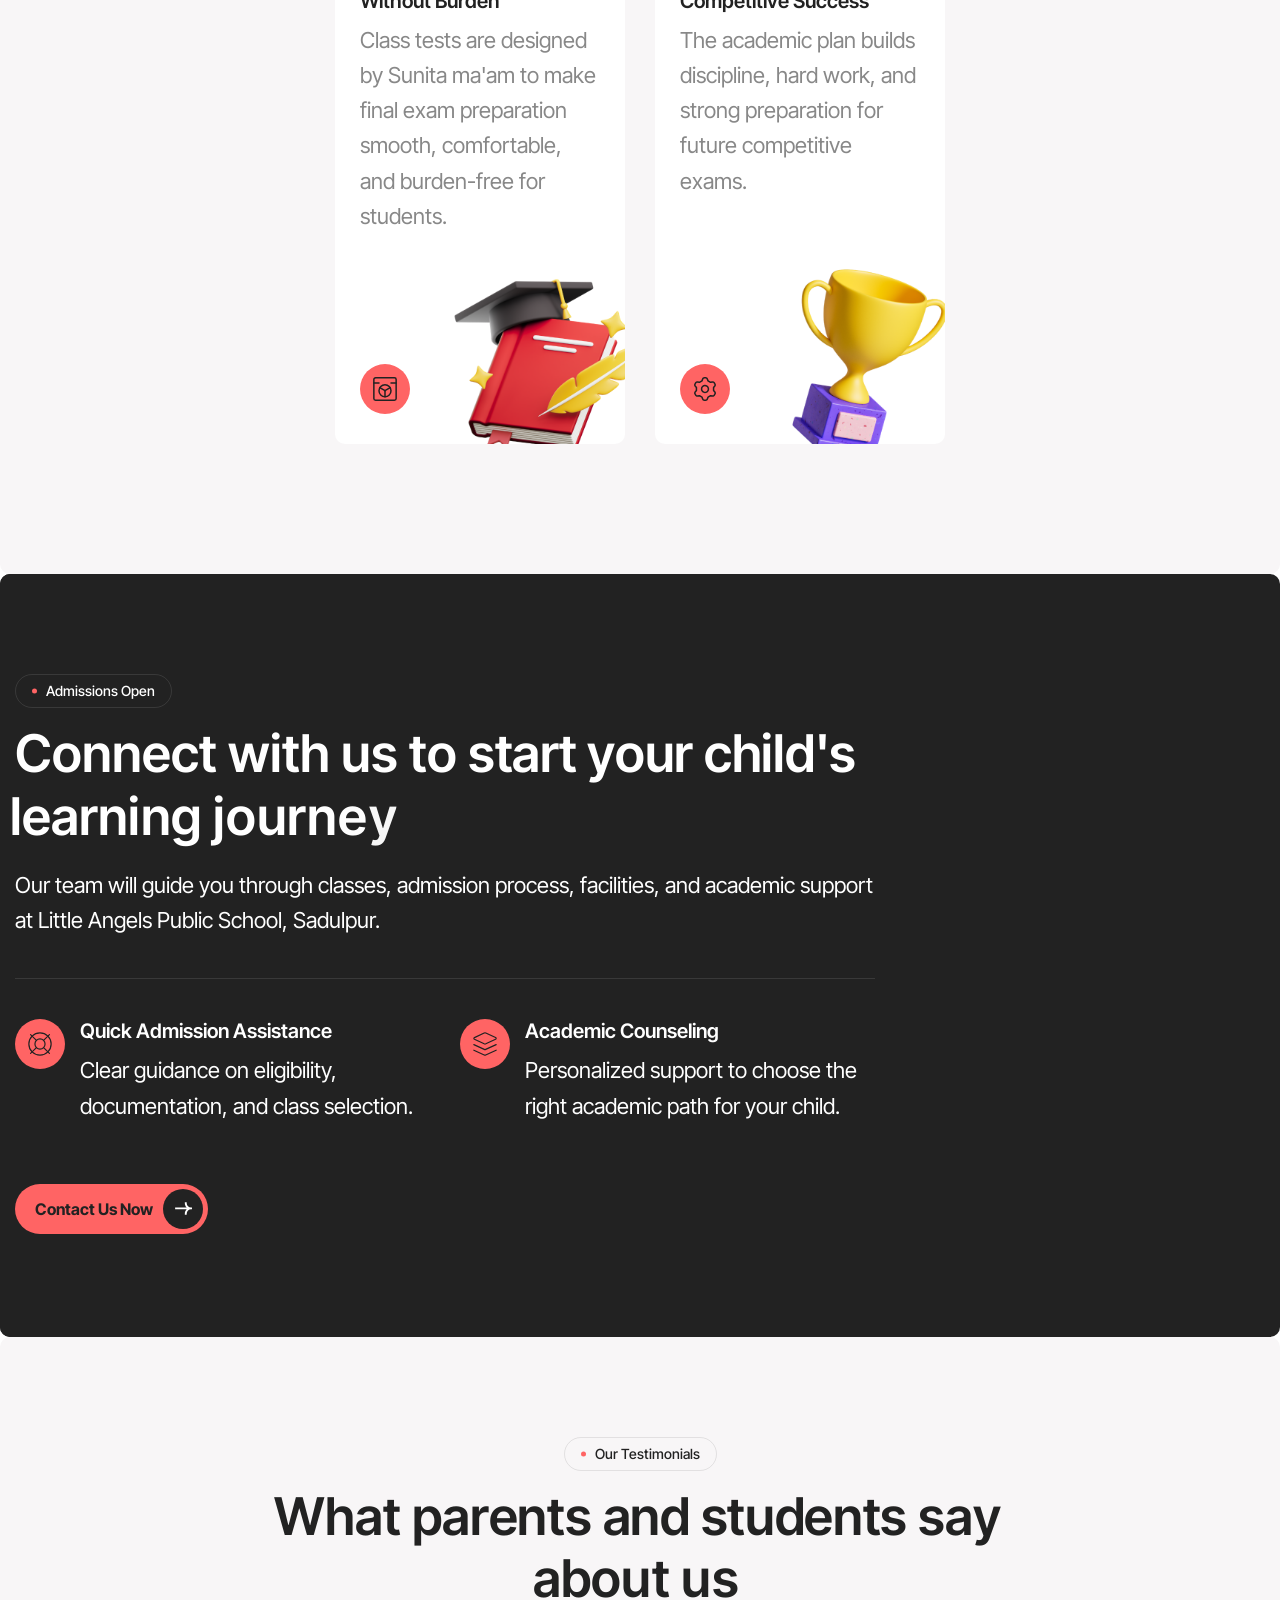
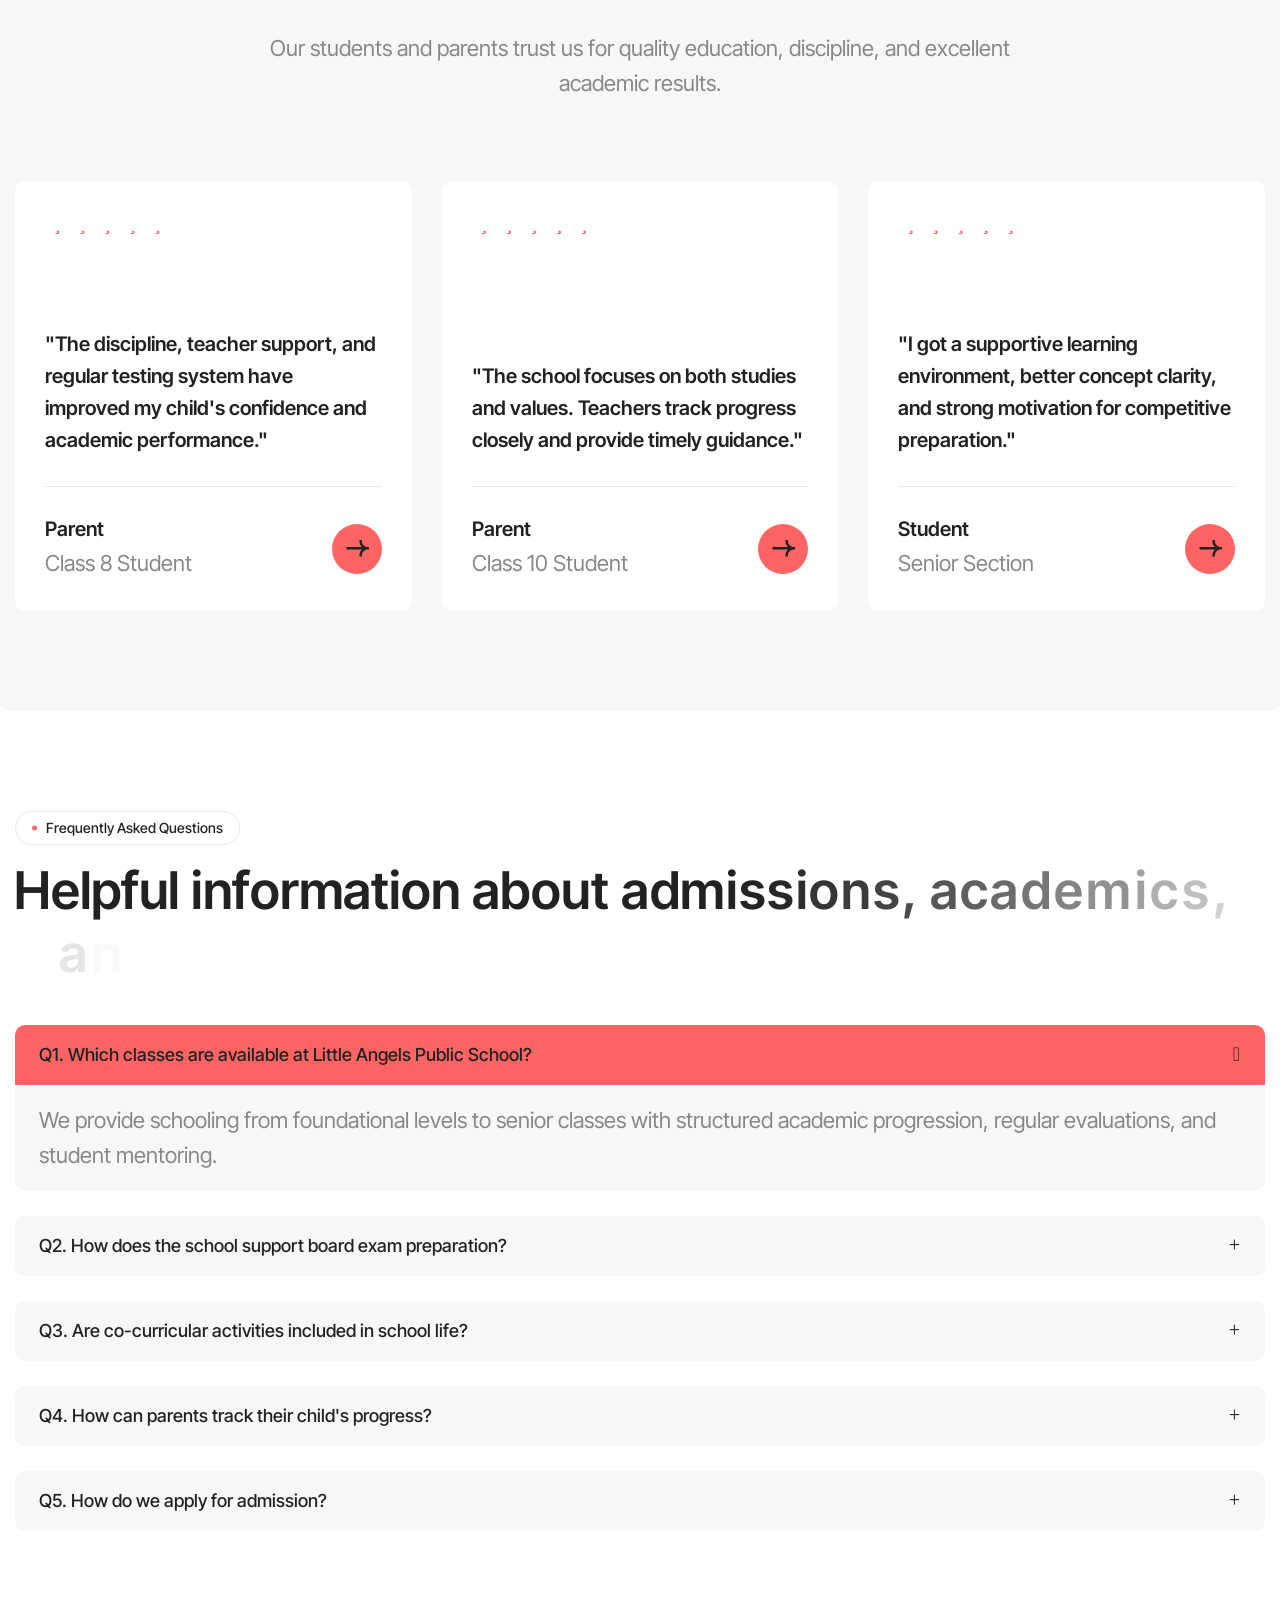
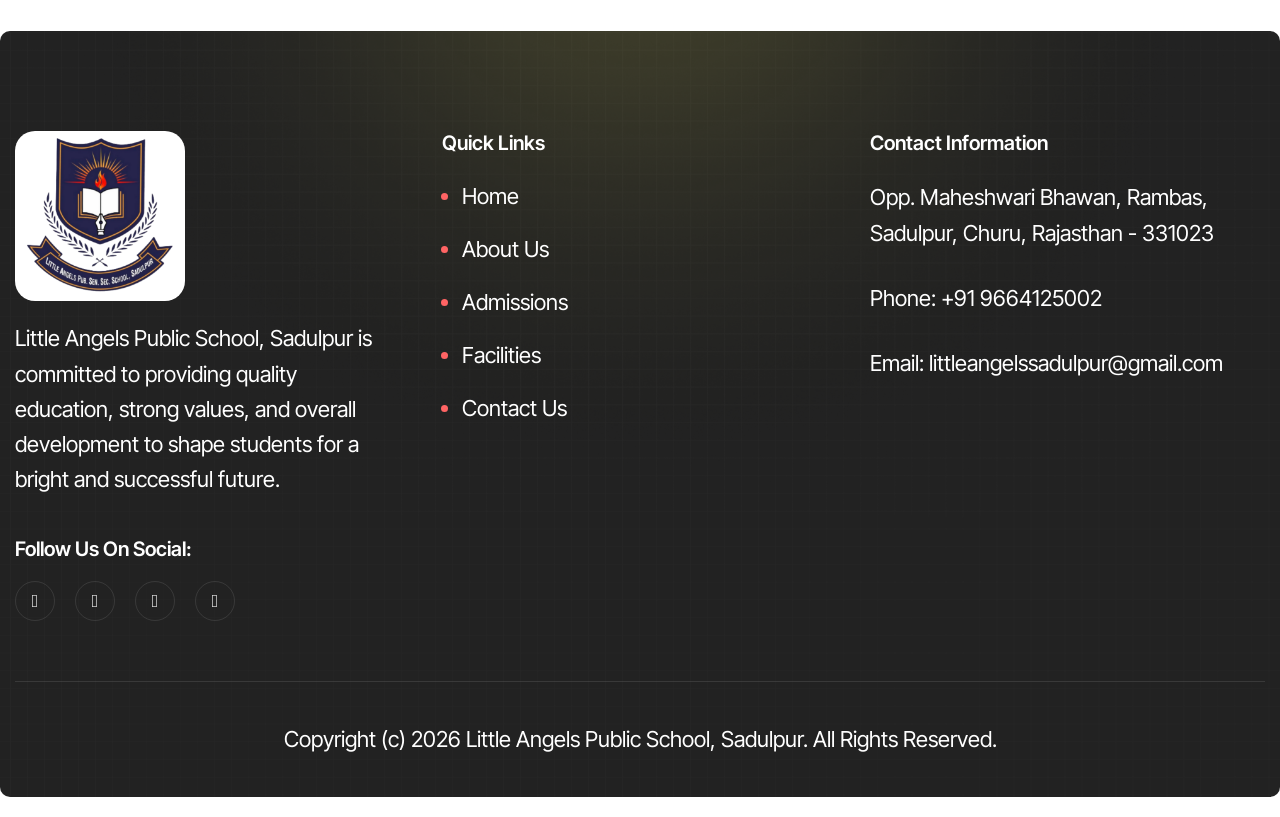
==== commit 2c60b6ec: "ehd" ====
--- a/about.html
+++ b/about.html
@@ -1,4 +1,4 @@
-<!doctype html>
+﻿<!doctype html>
 <html lang="zxx">
 
 <head>
@@ -58,8 +58,12 @@
         <div class="container">
           <!-- Logo Start -->
           <a class="navbar-brand" href="index.html">
-            <img src="images/logo.png" width="90" alt="Little Angels Public School Logo" />
+            <img src="images/logo.png" alt="Little Angels Public School Logo" />
           </a>
+          <div class="header-school-name" aria-label="Little Angels Public Senior Secondary School">
+            <span>Little Angels</span>
+            <span>Pub. Sen. Sec. School</span>
+          </div>
           <!-- Logo End -->
 
           <!-- Main Menu Start -->
@@ -93,11 +97,28 @@
               </ul>
             </div>
 
-            <!-- Header Button -->
-            <div class="header-btn">
-              <a href="contact.html" class="btn-default btn-highlighted">
-                Apply for Admission
+            <!-- Navbar Right Contact -->
+            <div class="nav-right-contact">
+              <a href="tel:+919664125002" class="nav-contact-number">
+                <i class="fa-solid fa-phone"></i>
+                <span>+91 9664125002</span>
               </a>
+              <a href="mailto:littleangelssadulpur@gmail.com" class="nav-contact-icon"
+                aria-label="Email Little Angels Public School">
+                <i class="fa-regular fa-envelope"></i>
+              </a>
+              <div class="nav-contact-social">
+                <a href="https://www.facebook.com/lapssschool/" target="_blank" rel="noopener" aria-label="Facebook">
+                  <i class="fa-brands fa-facebook-f"></i>
+                </a>
+                <a href="https://www.instagram.com/lapsss_sadulpur/" target="_blank" rel="noopener"
+                  aria-label="Instagram">
+                  <i class="fa-brands fa-instagram"></i>
+                </a>
+                <a href="https://www.youtube.com/@LAPSSS_Sadulpur" target="_blank" rel="noopener" aria-label="YouTube">
+                  <i class="fa-brands fa-youtube"></i>
+                </a>
+              </div>
             </div>
           </div>
           <!-- Main Menu End -->
--- a/css/custom.css
+++ b/css/custom.css
@@ -654,6 +654,36 @@
 .navbar-brand {
   padding: 0;
   margin: 0;
+  flex: 0 0 auto;
+}
+
+.navbar-brand img {
+  display: block;
+  width: 90px;
+  height: auto;
+}
+
+.header-school-name {
+  display: flex;
+  flex-direction: column;
+  flex: 0 1 auto;
+  gap: 3px;
+  margin-left: 16px;
+  color: #fff;
+  font-weight: 700;
+  line-height: 1.12;
+  white-space: nowrap;
+}
+
+.header-school-name span:first-child {
+  font-size: clamp(18px, 2vw, 27px);
+  letter-spacing: 0.055em;
+  text-transform: uppercase;
+}
+
+.header-school-name span:last-child {
+  font-size: clamp(13px, 1.35vw, 18px);
+  letter-spacing: 0.015em;
 }
 
 .main-menu .nav-menu-wrapper {
@@ -6056,6 +6086,28 @@
     padding: 20px 0;
   }
 
+  .header-school-name {
+    flex: 1 1 auto;
+    min-width: 0;
+    margin-left: 12px;
+    margin-right: 10px;
+    white-space: normal;
+  }
+
+  .navbar-brand img {
+    width: 72px;
+  }
+
+  .header-school-name span:first-child {
+    font-size: clamp(14px, 3.8vw, 20px);
+    letter-spacing: 0.04em;
+  }
+
+  .header-school-name span:last-child {
+    font-size: clamp(11px, 2.9vw, 14px);
+    line-height: 1.25;
+  }
+
   .responsive-menu,
   .navbar-toggle {
     display: block;
@@ -10652,7 +10704,8 @@
 
   .school-strip-tags span {
     width: 100%;
-    justify-content: flex-start;
+    justify-content: center;
+    text-align: center;
   }
 
   .school-strip-tags.primary-tags span {
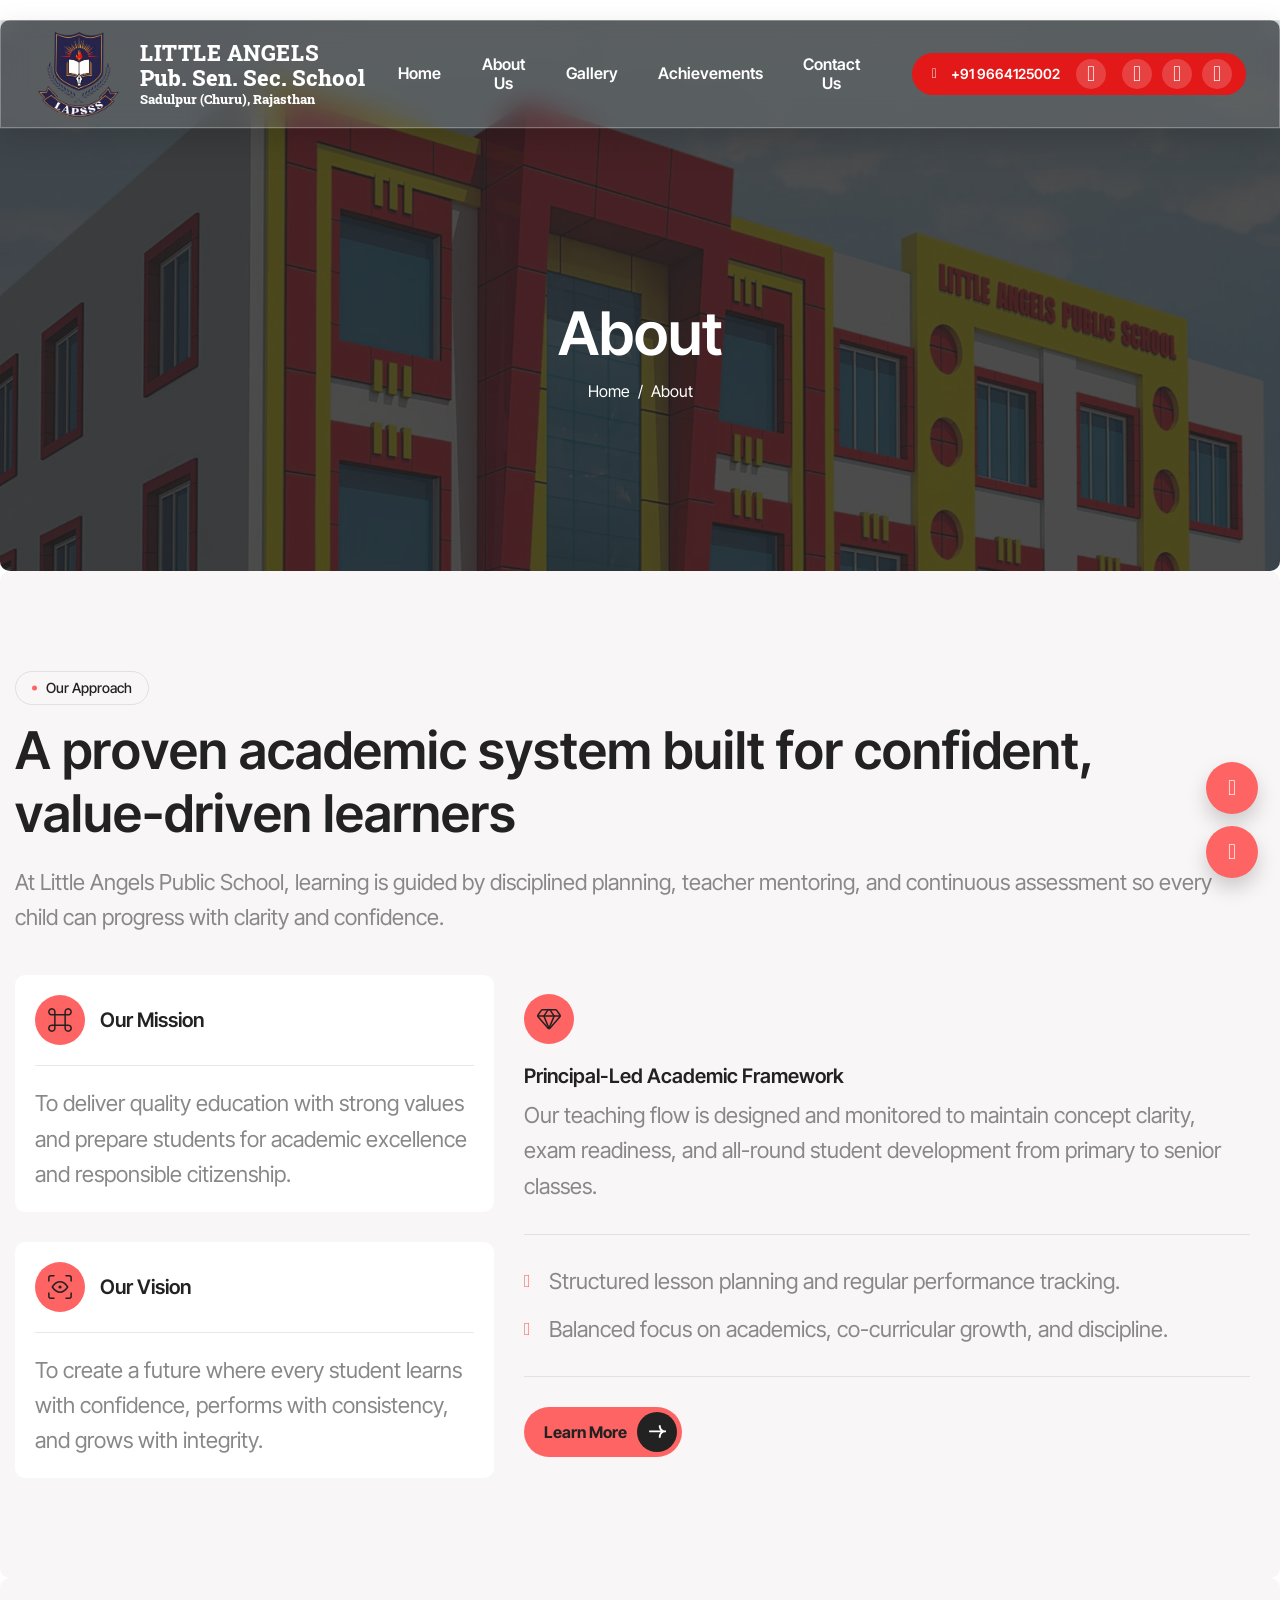
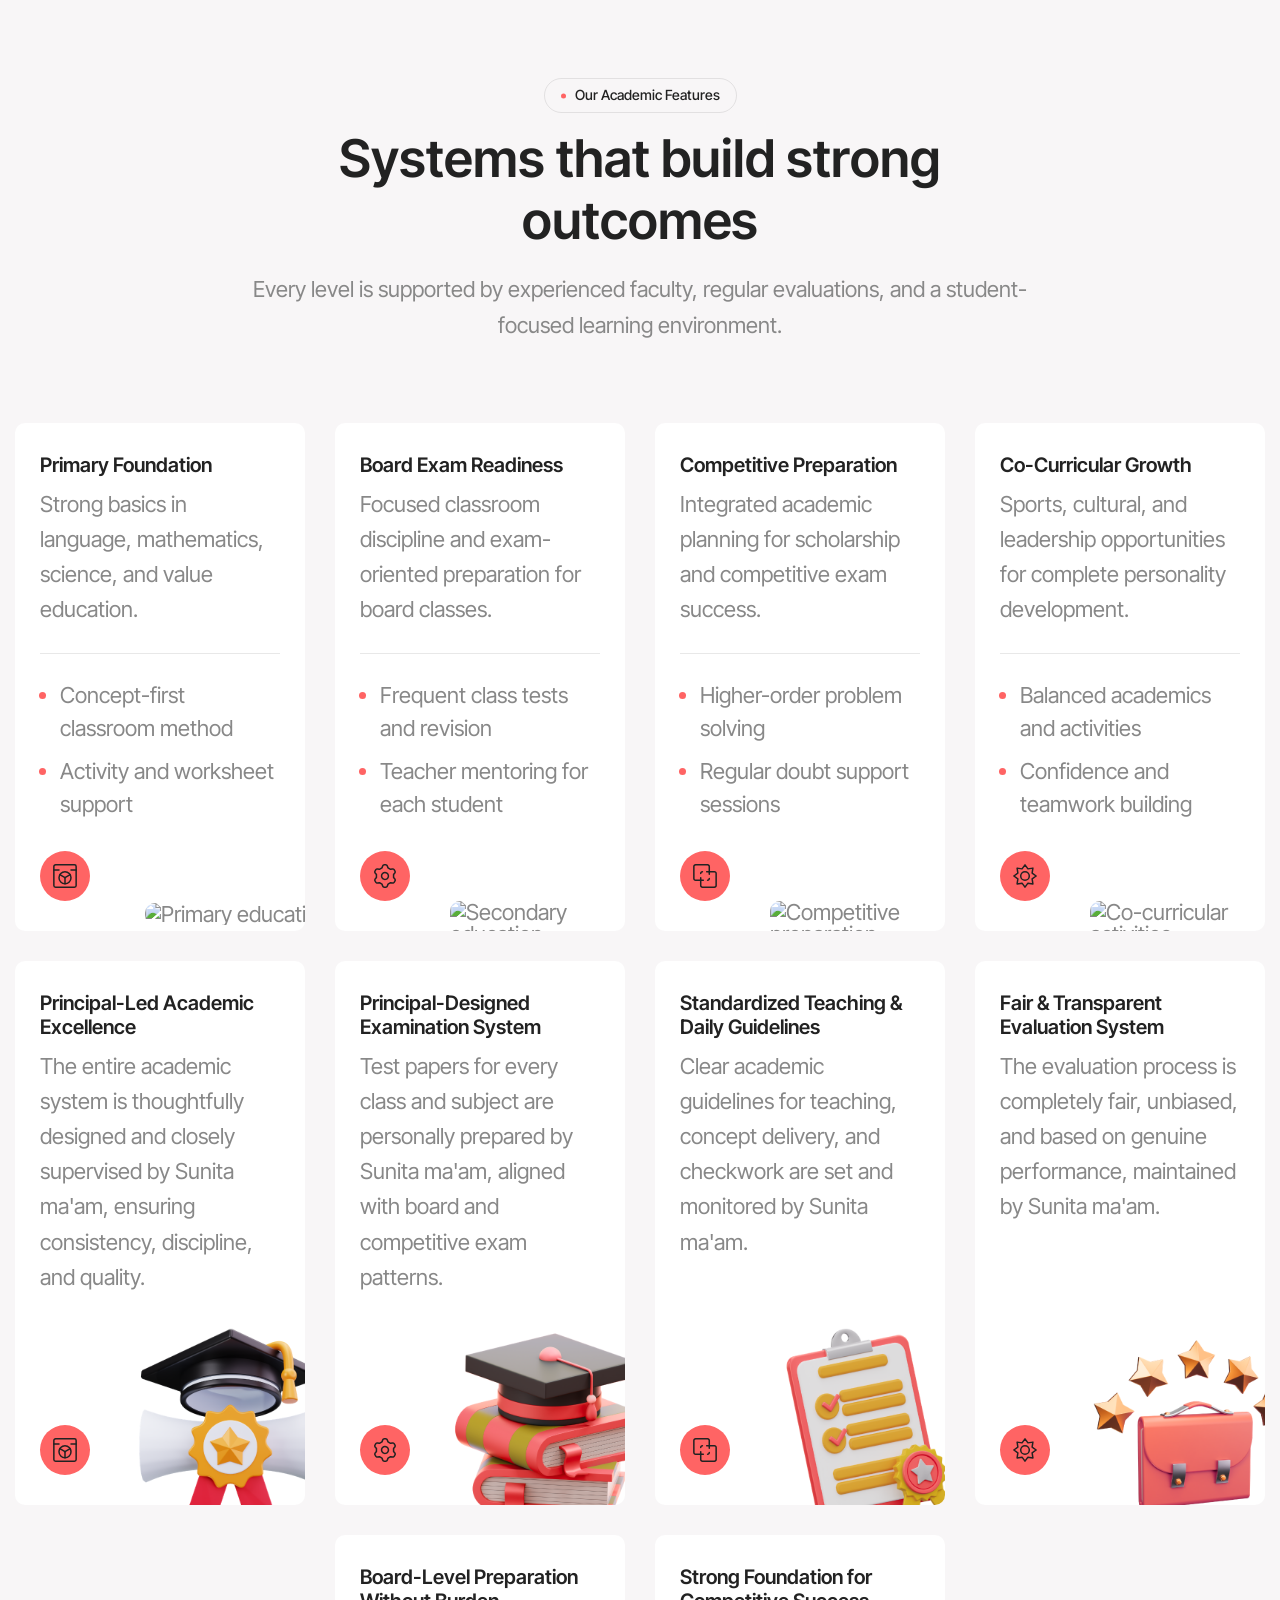
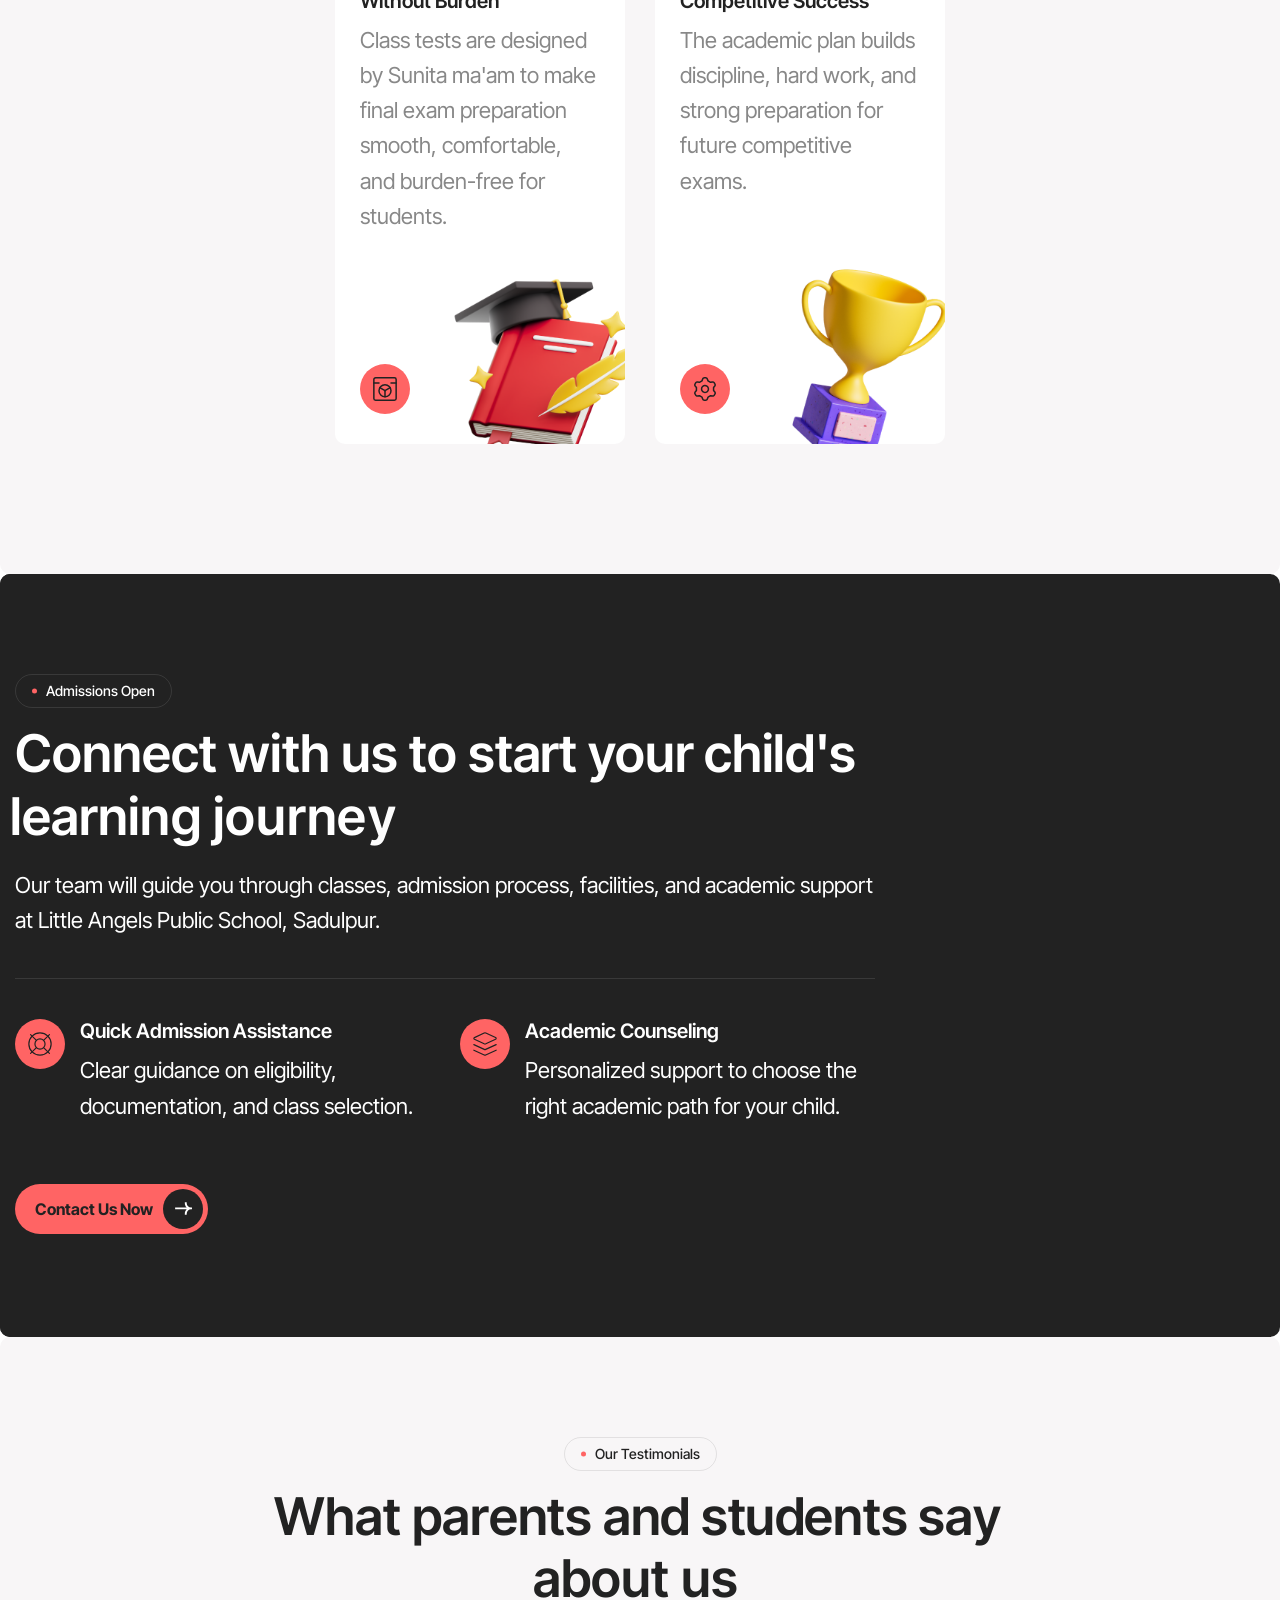
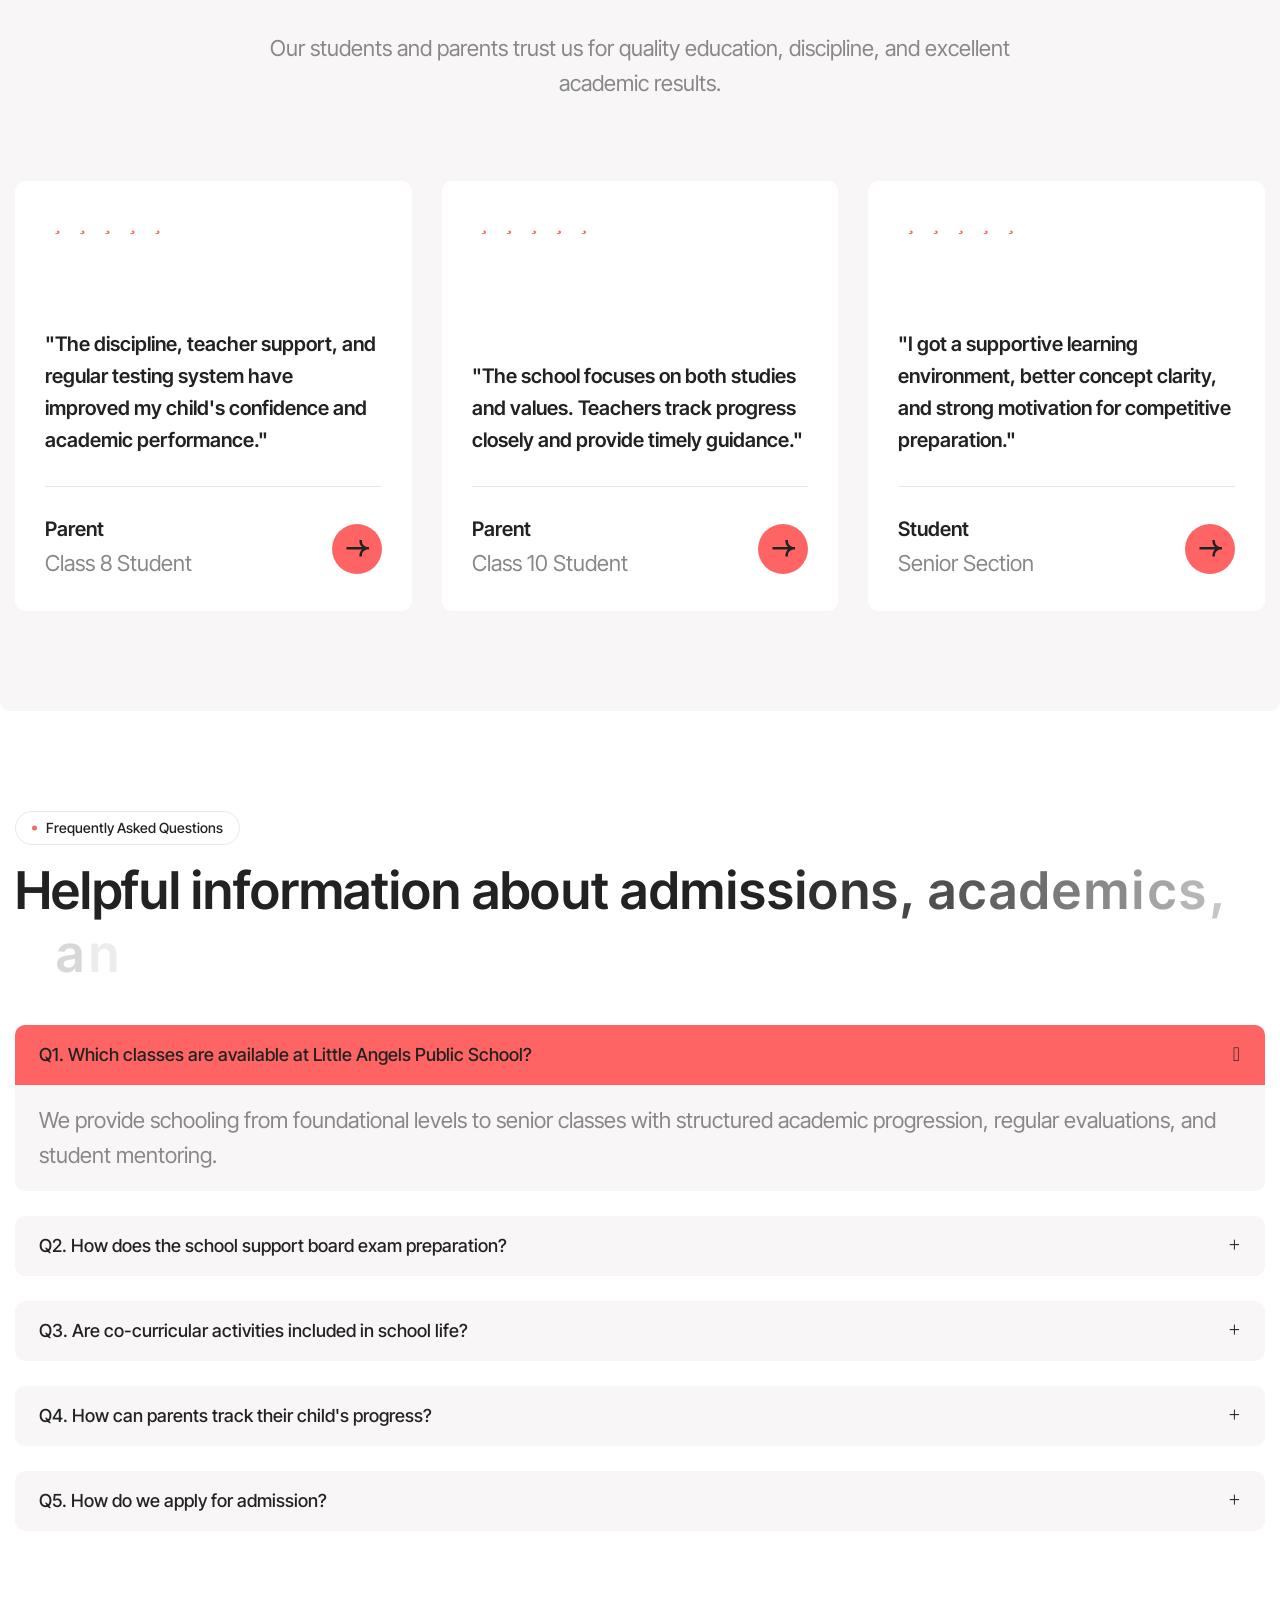
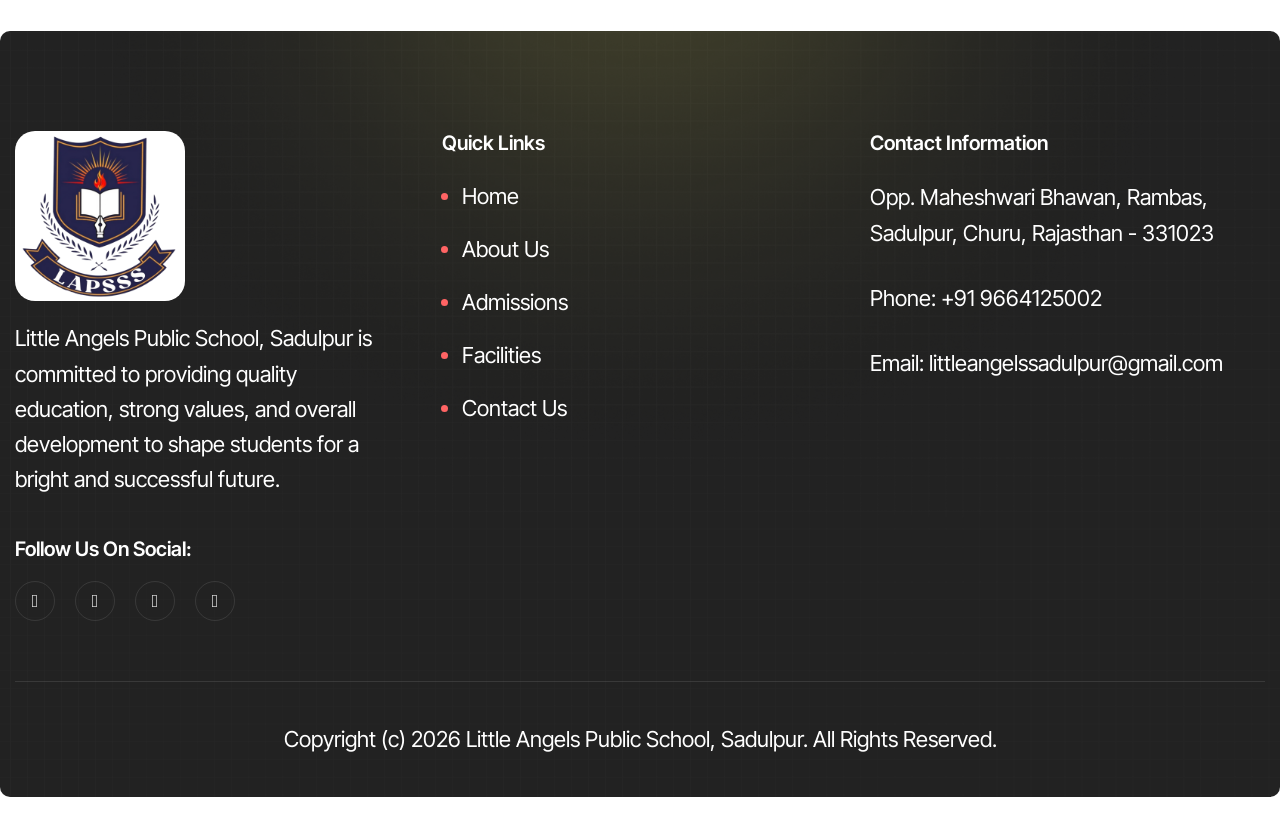
==== commit c29a63ac: "dsds" ====
--- a/about.html
+++ b/about.html
@@ -18,6 +18,7 @@
   <link rel="preconnect" href="https://fonts.gstatic.com" crossorigin />
   <link href="https://fonts.googleapis.com/css2?family=Inter+Tight:ital,wght@0,100..900;1,100..900&display=swap"
     rel="stylesheet" />
+  <link href="https://fonts.googleapis.com/css2?family=Roboto+Slab:wght@700;800;900&display=swap" rel="stylesheet" />
   <!-- Bootstrap Css -->
   <link href="css/bootstrap.min.css" rel="stylesheet" media="screen" />
   <!-- SlickNav Css -->
@@ -60,9 +61,10 @@
           <a class="navbar-brand" href="index.html">
             <img src="images/logo.png" alt="Little Angels Public School Logo" />
           </a>
-          <div class="header-school-name" aria-label="Little Angels Public Senior Secondary School">
+          <div class="header-school-name" aria-label="Little Angels Public Senior Secondary School, Sadulpur (Churu), Rajasthan">
             <span>Little Angels</span>
             <span>Pub. Sen. Sec. School</span>
+            <span>Sadulpur (Churu), Rajasthan</span>
           </div>
           <!-- Logo End -->
 
--- a/css/custom.css
+++ b/css/custom.css
@@ -670,20 +670,27 @@
   gap: 3px;
   margin-left: 16px;
   color: #fff;
-  font-weight: 700;
-  line-height: 1.12;
+  font-family: "Roboto Slab", Georgia, serif;
+  font-weight: 800;
+  line-height: 1.02;
   white-space: nowrap;
 }
 
 .header-school-name span:first-child {
-  font-size: clamp(18px, 2vw, 27px);
-  letter-spacing: 0.055em;
+  font-size: clamp(17px, 1.7vw, 23px);
+  letter-spacing: 0.025em;
   text-transform: uppercase;
 }
 
 .header-school-name span:last-child {
-  font-size: clamp(13px, 1.35vw, 18px);
-  letter-spacing: 0.015em;
+  font-size: clamp(12px, 1.15vw, 16px);
+  letter-spacing: 0;
+}
+
+.header-school-name span:nth-child(3) {
+  font-size: clamp(11px, 1vw, 14px);
+  letter-spacing: 0;
+  text-transform: none;
 }
 
 .main-menu .nav-menu-wrapper {
@@ -705,6 +712,10 @@
   padding: 6px 14px;
   background: #e31818;
   border-radius: 999px;
+}
+
+.mobile-contact-panel {
+  display: none;
 }
 
 .nav-right-contact a {
@@ -6075,6 +6086,8 @@
 
   header.main-header {
     top: 0px;
+    position: relative;
+    width: 100%;
   }
 
   header.main-header .header-sticky.active {
@@ -6083,29 +6096,79 @@
   }
 
   .navbar {
-    padding: 20px 0;
+    padding: 12px 0;
+    flex-wrap: nowrap;
+    gap: 8px;
+    min-height: 0;
   }
 
   .header-school-name {
-    flex: 1 1 auto;
+    flex: 1 1 0;
     min-width: 0;
-    margin-left: 12px;
-    margin-right: 10px;
+    margin-left: 8px;
+    margin-right: 0;
     white-space: normal;
+    gap: 1px;
+    line-height: 1;
   }
 
   .navbar-brand img {
-    width: 72px;
+    width: 58px;
+  }
+
+  .navbar-toggle {
+    flex: 0 0 38px;
+    margin-left: 0;
   }
 
   .header-school-name span:first-child {
-    font-size: clamp(14px, 3.8vw, 20px);
-    letter-spacing: 0.04em;
+    font-size: clamp(12px, 3.1vw, 16px);
+    letter-spacing: 0;
   }
 
   .header-school-name span:last-child {
-    font-size: clamp(11px, 2.9vw, 14px);
-    line-height: 1.25;
+    font-size: clamp(8px, 1.9vw, 10px);
+    line-height: 1.05;
+    white-space: nowrap;
+    letter-spacing: -0.025em;
+  }
+
+  .header-school-name span:nth-child(3) {
+    font-size: clamp(8px, 2vw, 10px);
+    line-height: 1.1;
+  }
+
+  .header-school-name span {
+    overflow-wrap: normal;
+  }
+
+  header.main-header .mobile-contact-panel {
+    display: flex;
+    box-sizing: border-box;
+    width: 100%;
+    min-height: 32px;
+    margin: 0;
+    padding: 3px 10px;
+    justify-content: center;
+    gap: clamp(8px, 3vw, 14px);
+    border-radius: 0 0 9px 9px;
+  }
+
+  header.main-header .mobile-contact-panel .nav-contact-number {
+    gap: 5px;
+    font-size: 11px;
+    white-space: nowrap;
+  }
+
+  header.main-header .mobile-contact-panel .nav-contact-icon,
+  header.main-header .mobile-contact-panel .nav-contact-social a {
+    width: 23px;
+    height: 23px;
+    font-size: 11px;
+  }
+
+  header.main-header .mobile-contact-panel .nav-contact-social {
+    gap: 6px;
   }
 
   .responsive-menu,
@@ -10739,16 +10802,52 @@
     position: relative;
   }
 
+  /* Mobile hero keeps the desktop image proportions and maroon canvas. */
+  .hero-school-sync > .hero-metal {
+    padding: 0;
+    background: #55010a;
+  }
+
+  .hero-slider-metal .swiper,
+  .hero-slider-metal .swiper-wrapper,
+  .hero-slider-metal .swiper-slide {
+    height: auto;
+  }
+
+  .hero-slider-metal .swiper-slide {
+    min-height: 0;
+  }
+
+  .hero-slide-metal {
+    width: 100%;
+    aspect-ratio: 2 / 1;
+    min-height: 0;
+    padding: 0;
+    background-size: contain;
+    background-position: center;
+    background-color: #55010a;
+  }
+
+  .hero-metal-pagination {
+    bottom: 4px !important;
+  }
+
   .hero-mobile-wave {
-    display: block !important;
-    position: absolute;
-    left: 0;
-    right: 0;
-    top: 38%;
-    transform: none;
-    z-index: 2;
-    background: transparent;
+    display: none !important;
+  }
+
+  .hero-school-sync > .hero-strip-divider {
+    display: block;
+    height: 32px;
+    margin-top: -16px;
+    z-index: 4;
+    background: linear-gradient(to bottom, rgba(85, 1, 10, 0) 0%, rgba(248, 246, 247, 0.5) 48%, #f8f6f7 100%);
+    filter: blur(10px);
     pointer-events: none;
+  }
+
+  .hero-school-sync > .hero-strip-divider svg {
+    display: none;
   }
 
   .hero-slider-metal .swiper-wrapper,
@@ -10758,13 +10857,13 @@
   }
 
   .hero-slide-metal {
-    padding: 80px 0 40px 0;
+    padding: 0;
     align-items: center;
     justify-content: flex-start;
     background-size: contain;
-    background-position: center top;
+    background-position: center;
     background-repeat: no-repeat;
-    background-color: transparent;
+    background-color: #55010a;
     min-height: 0;
   }
 
@@ -10797,7 +10896,7 @@
   }
 
   .school-strip-metal {
-    padding-top: 12px;
+    padding: 12px 0 0;
     position: relative;
     z-index: 2;
   }
@@ -10809,16 +10908,8 @@
 }
 
 @media (min-width: 400px) and (max-width: 450px) {
-  .hero-mobile-wave {
-    top: 40%;
-  }
-
-  .hero-mobile-wave svg {
-    height: 90px;
-  }
-
   .hero-metal {
-    padding-bottom: 18px;
+    padding-bottom: 0;
   }
 }
 
@@ -10845,6 +10936,94 @@
   .hero-mobile-wave svg path {
     fill: var(--strip-bg);
   }
+}
+
+@media (max-width: 767px) {
+  header.main-header,
+  header.main-header .header-sticky,
+  header.main-header .navbar {
+    background: #55010a;
+  }
+
+  header.main-header {
+    border-top: 4px solid #2d2d2d;
+  }
+
+  header.main-header .header-sticky {
+    border-bottom: 0;
+  }
+
+  header.main-header .header-sticky:not(.active) .navbar {
+    background: #55010a;
+    border: 0;
+    box-shadow: none;
+    backdrop-filter: none;
+    -webkit-backdrop-filter: none;
+  }
+
+  header.main-header .header-school-name {
+    color: #fff;
+  }
+
+  header.main-header .mobile-contact-panel {
+    background: #e31818;
+  }
+
+  .hero-school-sync,
+  .school-strip-metal,
+  .hero-metal {
+    background-color: #55010a;
+  }
+
+  .school-strip-image::before {
+    content: "";
+    position: absolute;
+    top: 0;
+    left: 0;
+    right: 0;
+    height: 42px;
+    z-index: 1;
+    background: linear-gradient(to bottom, #55010a 0%, rgba(143, 190, 211, 0.65) 55%, transparent 100%);
+    filter: blur(9px);
+    pointer-events: none;
+  }
+
+  .school-strip-inner,
+  .school-strip-inner h2,
+  .school-strip-inner .school-strip-tagline {
+    color: #fff;
+  }
+
+  .hero-school-sync {
+    display: flex;
+    flex-direction: column;
+  }
+
+  .hero-school-sync > .school-strip-metal { order: 1; }
+  .hero-school-sync > .hero-metal {
+    order: 2;
+  }
+
+  .hero-school-sync > .hero-mobile-wave {
+    order: 3;
+    position: relative;
+    inset: auto;
+    transform: none;
+  }
+
+  .hero-school-sync > .hero-strip-divider { order: 4; }
+
+  .school-strip-inner {
+    display: flex;
+    flex-direction: column;
+  }
+
+  .school-strip-image { order: 1; }
+  .school-strip-inner > h2 { order: 2; }
+  .school-strip-inner > .school-strip-tagline { order: 3; }
+  .school-strip-inner > .school-strip-divider { order: 4; }
+  .school-strip-inner > .primary-tags { order: 5; }
+  .school-strip-inner > .primary-tags { margin-bottom: 0 !important; }
 }
 
 .hero-mobile-heading {
@@ -10862,46 +11041,6 @@
 }
 
 @media (max-width: 767px) {
-  .hero-metal-swiper .swiper-slide:nth-child(1) .hero-slide-metal {
-    background-image: url("../images/mobile1.png") !important;
-  }
-
-  .hero-metal-swiper .swiper-slide:nth-child(2) .hero-slide-metal {
-    background-image: url("../images/mobile2.png") !important;
-  }
-
-  .hero-metal-swiper .swiper-slide:nth-child(3) .hero-slide-metal {
-    background-image: url("../images/mobile3.png") !important;
-  }
-
-  .hero-metal-swiper .swiper-slide:nth-child(4) .hero-slide-metal {
-    background-image: url("../images/mobile4.png") !important;
-  }
-
-  .hero-metal-swiper .swiper-slide:nth-child(5) .hero-slide-metal {
-    background-image: url("../images/mobile5.png") !important;
-  }
-
-  .hero-metal-swiper .swiper-slide:nth-child(6) .hero-slide-metal {
-    background-image: url("../images/mobile6.png") !important;
-  }
-
-  .hero-metal-swiper .swiper-slide:nth-child(7) .hero-slide-metal {
-    background-image: url("../images/mobile7.png") !important;
-  }
-
-  .hero-metal-swiper .swiper-slide:nth-child(8) .hero-slide-metal {
-    background-image: url("../images/mobile8.png") !important;
-  }
-
-  .hero-metal-swiper .swiper-slide:nth-child(9) .hero-slide-metal {
-    background-image: url("../images/mobile9.png") !important;
-  }
-
-  .hero-metal-swiper .swiper-slide:nth-child(10) .hero-slide-metal {
-    background-image: url("../images/mobile10.png") !important;
-  }
-
   .hero-mobile-heading {
     display: block;
   }
@@ -10927,15 +11066,15 @@
 
 @media (max-width: 991px) {
   .hero-metal-pagination {
-    --swiper-pagination-bottom: 50px;
-    bottom: 50px !important;
+    --swiper-pagination-bottom: 0px;
+    bottom: 0px !important;
   }
 }
 
 @media (max-width: 767px) {
   .hero-metal-pagination {
-    --swiper-pagination-bottom: 60px;
-    bottom: 60px !important;
+    --swiper-pagination-bottom: 0px;
+    bottom: 0px !important;
   }
 }
 
@@ -13339,7 +13478,7 @@
 @media only screen and (max-width: 991px) {
   .hero-metal {
     margin-top: 0;
-    padding-top: 110px;
+    padding-top: 30px;
   }
 
   .hero-info-item {
@@ -14125,6 +14264,13 @@
 }
 
 @media (max-width: 767px) {
+  header.main-header .header-school-name span:nth-child(2) {
+    font-size: 10px !important;
+    line-height: 1 !important;
+    letter-spacing: -0.04em !important;
+    white-space: nowrap !important;
+  }
+
   .gallery-bento-section {
     padding: 70px 0;
   }
@@ -14145,3 +14291,68 @@
     grid-row: span 1;
   }
 }
+
+.nl-badge {
+  display: none !important;
+}
+
+/* Revertible mobile hero sizing and transition override. */
+@media (max-width: 767px) {
+  .hero-school-sync > .hero-metal {
+    padding: 0 0 28px !important;
+    background: #55010a !important;
+  }
+
+  .hero-school-sync .hero-slider-metal .swiper,
+  .hero-school-sync .hero-slider-metal .swiper-wrapper {
+    height: auto !important;
+  }
+
+  .hero-school-sync .hero-slider-metal .swiper-wrapper {
+    align-items: stretch;
+  }
+
+  .hero-school-sync .hero-slider-metal .swiper-slide {
+    height: auto !important;
+    align-self: stretch;
+  }
+
+  .hero-school-sync .hero-slider-metal .hero-slide-metal {
+    width: 100%;
+    height: auto !important;
+    min-height: 0 !important;
+    aspect-ratio: 2 / 1;
+    background-color: #55010a !important;
+    background-size: contain !important;
+    background-position: center center !important;
+    background-repeat: no-repeat !important;
+  }
+
+  .hero-school-sync .hero-metal-pagination {
+    position: absolute;
+    top: auto !important;
+    bottom: 7px !important;
+    height: 12px;
+  }
+
+  .hero-school-sync > .hero-strip-divider {
+    position: relative;
+    flex: 0 0 58px;
+    height: 58px;
+    margin-top: 0;
+    overflow: hidden;
+    z-index: 6;
+    background: linear-gradient(to bottom,
+      #55010a 0%,
+      #55010a 20%,
+      rgba(85, 1, 10, 0.92) 38%,
+      rgba(85, 1, 10, 0.68) 58%,
+      rgba(85, 1, 10, 0.34) 78%,
+      #f8f6f7 100%);
+    filter: none;
+  }
+
+  .hero-school-sync > .hero-strip-divider::before {
+    display: none;
+  }
+}
